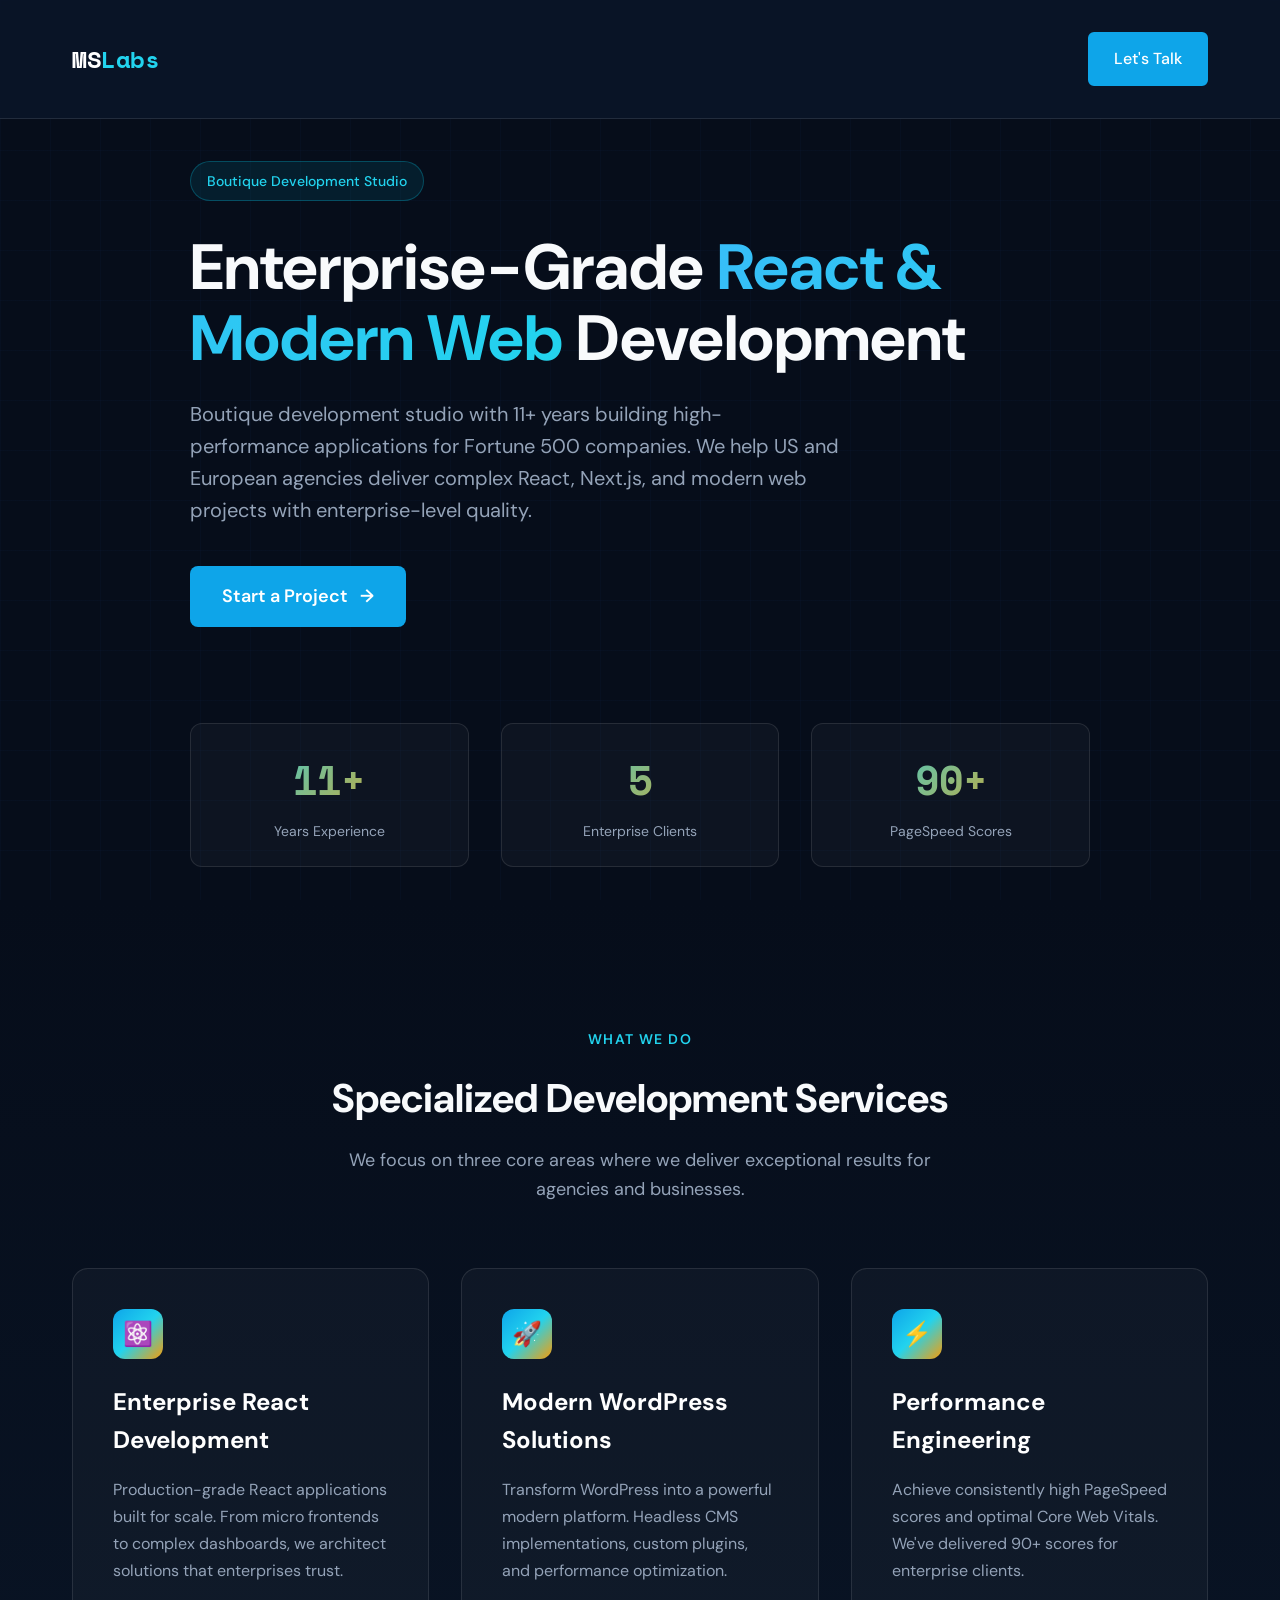
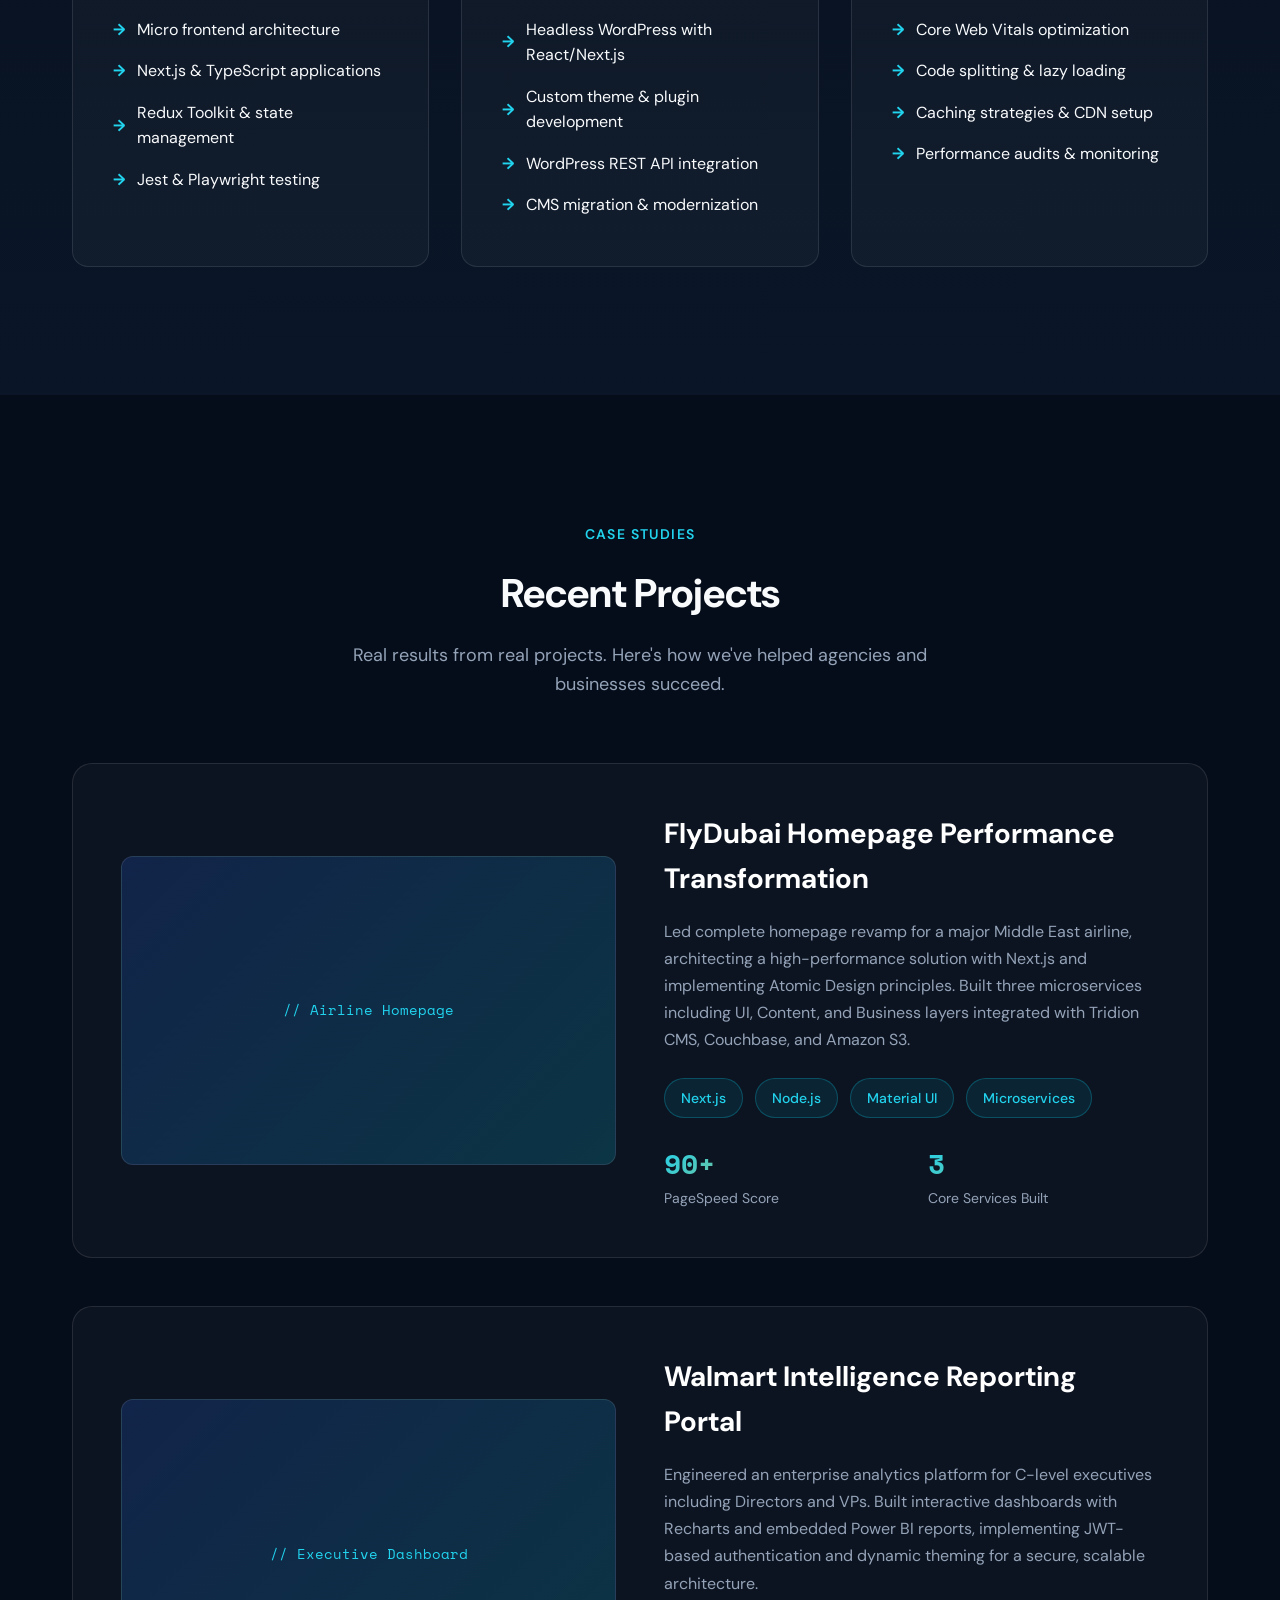
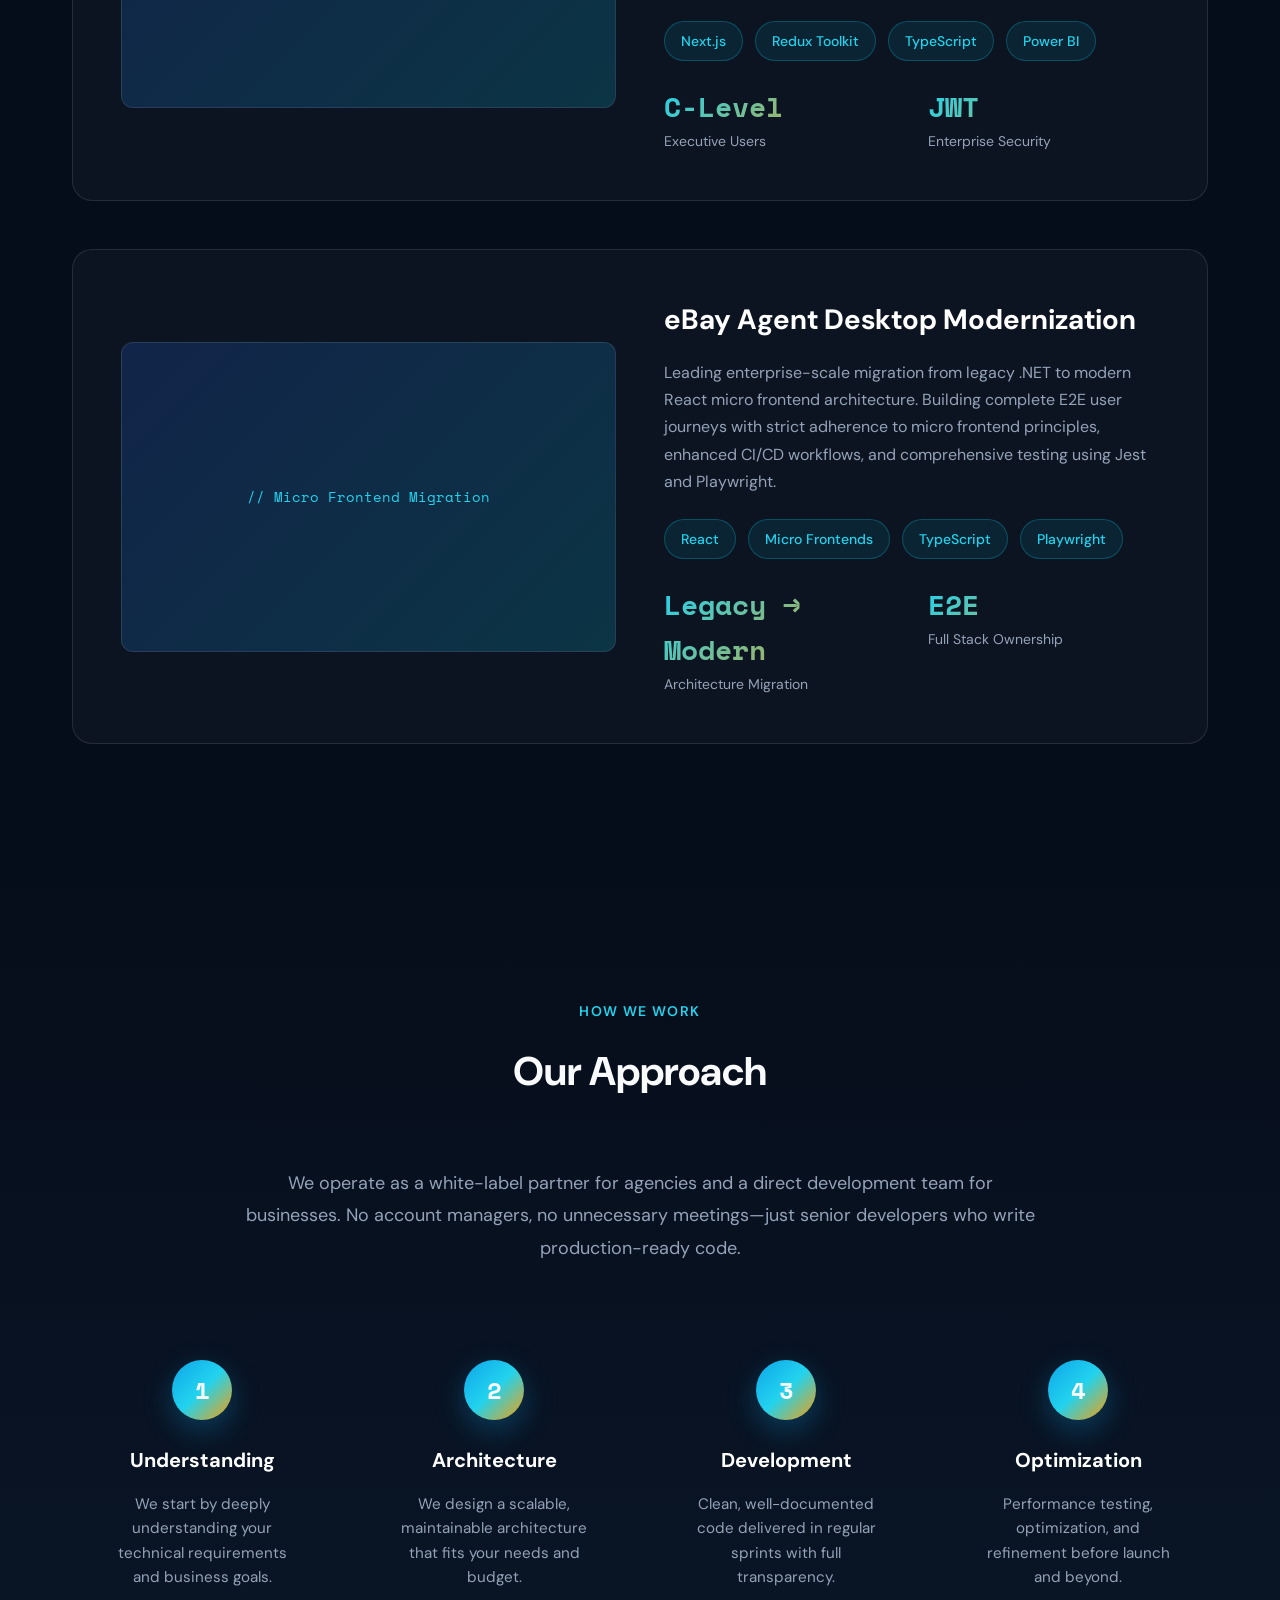
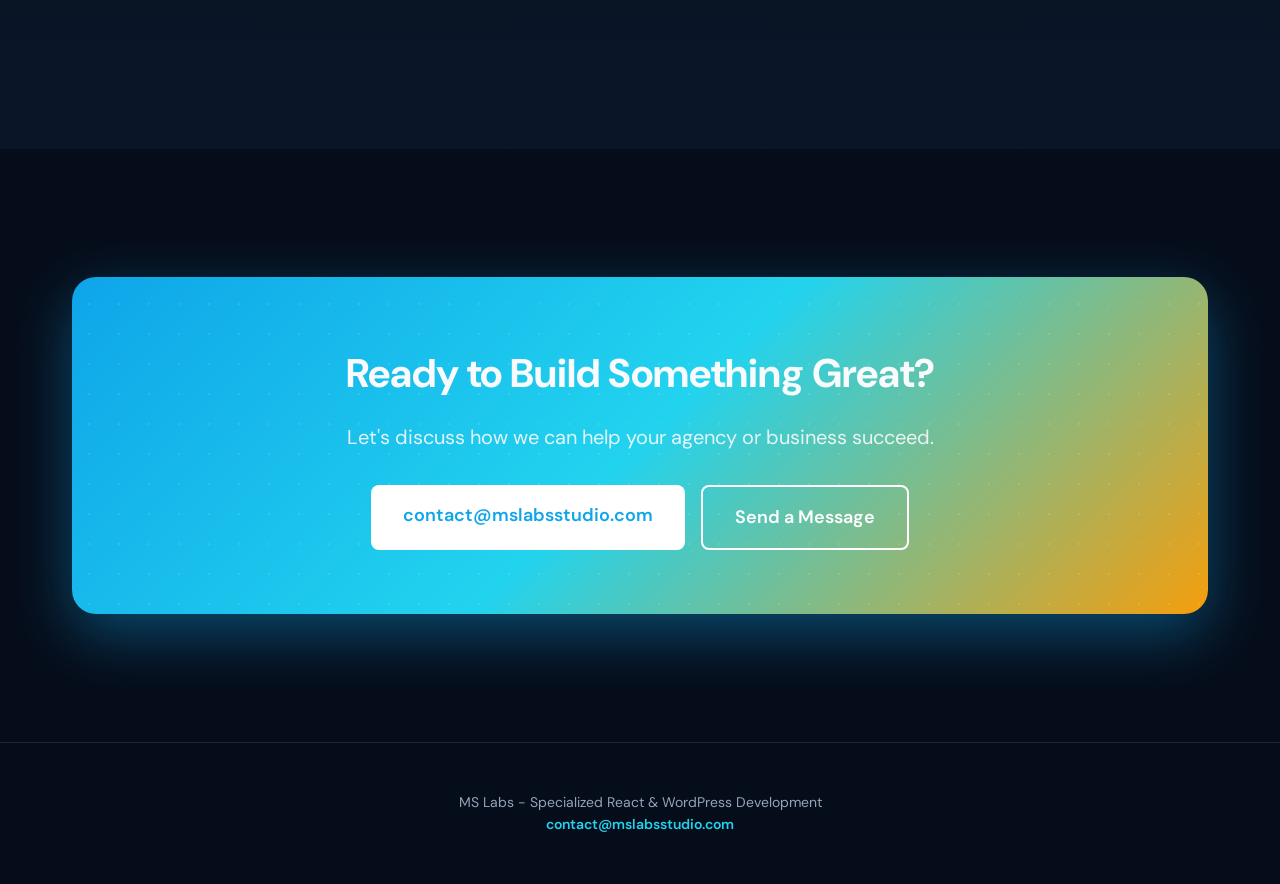
==== index.html @ f4ca5f70 "Add files via upload" ====
<!DOCTYPE html>
<html lang="en">

<head>
    <meta charset="UTF-8">
    <meta name="viewport" content="width=device-width, initial-scale=1.0">
    <title>MS Labs - React & WordPress Development Studio</title>
    <meta name="description"
        content="Boutique development studio specializing in React, WordPress, and high-performance web applications for US and European agencies.">
    <link rel="preconnect" href="https://fonts.googleapis.com">
    <link rel="preconnect" href="https://fonts.gstatic.com" crossorigin>
    <link
        href="https://fonts.googleapis.com/css2?family=DM+Sans:wght@400;500;700&family=Space+Mono:wght@400;700&display=swap"
        rel="stylesheet">
    <style>
        :root {
            --navy: #0A1628;
            --dark-navy: #060D1A;
            --blue: #0EA5E9;
            --bright-blue: #38BDF8;
            --cyan: #22D3EE;
            --accent: #F59E0B;
            --light: #F8FAFC;
            --gray: #94A3B8;
            --white: #FFFFFF;
        }

        * {
            margin: 0;
            padding: 0;
            box-sizing: border-box;
        }

        body {
            font-family: 'DM Sans', -apple-system, sans-serif;
            background: var(--dark-navy);
            color: var(--light);
            line-height: 1.6;
            overflow-x: hidden;
        }

        .container {
            max-width: 1200px;
            margin: 0 auto;
            padding: 0 2rem;
        }

        /* Navigation */
        nav {
            padding: 2rem 0;
            position: fixed;
            width: 100%;
            top: 0;
            z-index: 100;
            background: rgba(10, 22, 40, 0.9);
            backdrop-filter: blur(10px);
            border-bottom: 1px solid rgba(255, 255, 255, 0.1);
        }

        nav .container {
            display: flex;
            justify-content: space-between;
            align-items: center;
        }

        .logo {
            font-family: 'Space Mono', monospace;
            font-size: 1.5rem;
            font-weight: 700;
            color: var(--white);
            letter-spacing: -0.02em;
        }

        .logo span {
            color: var(--cyan);
        }

        .nav-cta {
            background: var(--blue);
            color: var(--white);
            padding: 0.75rem 1.5rem;
            border-radius: 6px;
            text-decoration: none;
            font-weight: 500;
            transition: all 0.3s ease;
            border: 2px solid var(--blue);
        }

        .nav-cta:hover {
            background: transparent;
            color: var(--accent);
            border-color: var(--accent);
            transform: translateY(-2px);
            box-shadow: 0 5px 15px rgba(245, 158, 11, 0.3);
        }

        /* Hero Section */
        .hero {
            min-height: 100vh;
            display: flex;
            align-items: center;
            position: relative;
            padding-top: 6rem;
        }

        .hero-grid {
            position: absolute;
            top: 0;
            left: 0;
            width: 100%;
            height: 100%;
            background-image:
                linear-gradient(rgba(37, 99, 235, 0.03) 1px, transparent 1px),
                linear-gradient(90deg, rgba(37, 99, 235, 0.03) 1px, transparent 1px);
            background-size: 50px 50px;
            animation: gridPulse 4s ease-in-out infinite;
        }

        @keyframes gridPulse {

            0%,
            100% {
                opacity: 0.3;
            }

            50% {
                opacity: 0.5;
            }
        }

        .hero-content {
            position: relative;
            z-index: 2;
            max-width: 900px;
        }

        .hero-label {
            display: inline-block;
            padding: 0.5rem 1rem;
            background: rgba(6, 182, 212, 0.1);
            border: 1px solid rgba(6, 182, 212, 0.3);
            border-radius: 20px;
            color: var(--cyan);
            font-size: 0.875rem;
            font-weight: 500;
            margin-top: 4rem;
            margin-bottom: 2rem;
            animation: fadeInUp 0.6s ease-out;
        }

        @keyframes fadeInUp {
            from {
                opacity: 0;
                transform: translateY(20px);
            }

            to {
                opacity: 1;
                transform: translateY(0);
            }
        }

        .hero h1 {
            font-size: 4rem;
            font-weight: 700;
            line-height: 1.1;
            margin-bottom: 1.5rem;
            animation: fadeInUp 0.6s ease-out 0.2s backwards;
        }

        .hero h1 .highlight {
            background: linear-gradient(135deg, var(--bright-blue), var(--cyan), var(--accent));
            -webkit-background-clip: text;
            -webkit-text-fill-color: transparent;
            background-clip: text;
            animation: gradientShift 3s ease infinite;
            background-size: 200% auto;
        }

        @keyframes gradientShift {

            0%,
            100% {
                background-position: 0% center;
            }

            50% {
                background-position: 100% center;
            }
        }

        .hero p {
            font-size: 1.25rem;
            color: var(--gray);
            margin-bottom: 2.5rem;
            max-width: 650px;
            animation: fadeInUp 0.6s ease-out 0.4s backwards;
        }

        .hero-cta {
            display: inline-flex;
            align-items: center;
            gap: 0.75rem;
            background: var(--blue);
            color: var(--white);
            padding: 1rem 2rem;
            border-radius: 8px;
            text-decoration: none;
            font-weight: 600;
            font-size: 1.125rem;
            transition: all 0.3s ease;
            animation: fadeInUp 0.6s ease-out 0.6s backwards;
        }

        .hero-cta:hover {
            background: linear-gradient(135deg, var(--bright-blue), var(--cyan));
            transform: translateY(-3px);
            box-shadow: 0 15px 40px rgba(14, 165, 233, 0.5);
        }

        /* Stats Section */
        .stats {
            display: grid;
            grid-template-columns: repeat(auto-fit, minmax(200px, 1fr));
            gap: 2rem;
            margin-top: 4rem;
            padding: 2rem 0;
            animation: fadeInUp 0.6s ease-out 0.8s backwards;
        }

        .stat {
            text-align: center;
            padding: 1.5rem;
            border-radius: 12px;
            background: rgba(255, 255, 255, 0.03);
            border: 1px solid rgba(255, 255, 255, 0.1);
            transition: all 0.3s ease;
        }

        .stat:hover {
            background: rgba(255, 255, 255, 0.05);
            transform: translateY(-5px);
        }

        .stat-number {
            font-size: 2.5rem;
            font-weight: 700;
            background: linear-gradient(135deg, var(--cyan), var(--accent));
            -webkit-background-clip: text;
            -webkit-text-fill-color: transparent;
            background-clip: text;
            font-family: 'Space Mono', monospace;
        }

        .stat-label {
            color: var(--gray);
            font-size: 0.875rem;
            margin-top: 0.5rem;
        }

        /* Services Section */
        .services {
            padding: 8rem 0;
            background: linear-gradient(180deg, var(--dark-navy) 0%, var(--navy) 100%);
        }

        .section-header {
            text-align: center;
            margin-bottom: 4rem;
        }

        .section-label {
            color: var(--cyan);
            font-weight: 600;
            font-size: 0.875rem;
            text-transform: uppercase;
            letter-spacing: 0.1em;
            margin-bottom: 1rem;
        }

        .section-title {
            font-size: 2.5rem;
            font-weight: 700;
            margin-bottom: 1rem;
        }

        .section-subtitle {
            color: var(--gray);
            font-size: 1.125rem;
            max-width: 600px;
            margin: 0 auto;
        }

        .services-grid {
            display: grid;
            grid-template-columns: repeat(auto-fit, minmax(300px, 1fr));
            gap: 2rem;
        }

        .service-card {
            background: rgba(255, 255, 255, 0.03);
            border: 1px solid rgba(255, 255, 255, 0.1);
            border-radius: 16px;
            padding: 2.5rem;
            transition: all 0.3s ease;
            position: relative;
            overflow: hidden;
        }

        .service-card::before {
            content: '';
            position: absolute;
            top: 0;
            left: 0;
            width: 100%;
            height: 4px;
            background: linear-gradient(90deg, var(--blue), var(--cyan), var(--accent));
            transform: scaleX(0);
            transition: transform 0.3s ease;
        }

        .service-card:hover::before {
            transform: scaleX(1);
        }

        .service-card:hover {
            background: rgba(255, 255, 255, 0.05);
            transform: translateY(-5px);
            border-color: rgba(6, 182, 212, 0.3);
        }

        .service-icon {
            width: 50px;
            height: 50px;
            background: linear-gradient(135deg, var(--blue), var(--cyan), var(--accent));
            border-radius: 12px;
            display: flex;
            align-items: center;
            justify-content: center;
            font-size: 1.5rem;
            margin-bottom: 1.5rem;
            animation: iconPulse 2s ease-in-out infinite;
        }

        @keyframes iconPulse {

            0%,
            100% {
                transform: scale(1);
                box-shadow: 0 0 0 rgba(14, 165, 233, 0);
            }

            50% {
                transform: scale(1.05);
                box-shadow: 0 0 20px rgba(14, 165, 233, 0.3);
            }
        }

        .service-card h3 {
            font-size: 1.5rem;
            margin-bottom: 1rem;
            color: var(--white);
        }

        .service-card p {
            color: var(--gray);
            line-height: 1.7;
            margin-bottom: 1.5rem;
        }

        .service-features {
            list-style: none;
        }

        .service-features li {
            padding: 0.5rem 0;
            color: var(--light);
            display: flex;
            align-items: center;
            gap: 0.75rem;
        }

        .service-features li::before {
            content: '→';
            color: var(--cyan);
            font-weight: 700;
        }

        /* Portfolio Section */
        .portfolio {
            padding: 8rem 0;
        }

        .portfolio-grid {
            display: grid;
            gap: 3rem;
        }

        .portfolio-item {
            display: grid;
            grid-template-columns: 1fr 1fr;
            gap: 3rem;
            align-items: center;
            background: rgba(255, 255, 255, 0.03);
            border: 1px solid rgba(255, 255, 255, 0.1);
            border-radius: 20px;
            padding: 3rem;
            transition: all 0.3s ease;
        }

        .portfolio-item:hover {
            background: rgba(255, 255, 255, 0.05);
            transform: translateX(10px);
        }

        .portfolio-item:nth-child(even) {
            grid-template-columns: 1fr 1fr;
        }

        .portfolio-item:nth-child(even) .portfolio-content {
            order: 2;
        }

        .portfolio-item:nth-child(even) .portfolio-visual {
            order: 1;
        }

        .portfolio-visual {
            background: linear-gradient(135deg, rgba(37, 99, 235, 0.2), rgba(6, 182, 212, 0.2));
            border-radius: 12px;
            aspect-ratio: 16/10;
            display: flex;
            align-items: center;
            justify-content: center;
            border: 1px solid rgba(255, 255, 255, 0.1);
        }

        .portfolio-visual-placeholder {
            font-family: 'Space Mono', monospace;
            color: var(--cyan);
            font-size: 0.875rem;
        }

        .portfolio-content h3 {
            font-size: 1.75rem;
            margin-bottom: 1rem;
            color: var(--white);
        }

        .portfolio-content p {
            color: var(--gray);
            margin-bottom: 1.5rem;
            line-height: 1.7;
        }

        .portfolio-tags {
            display: flex;
            flex-wrap: wrap;
            gap: 0.75rem;
            margin-bottom: 1.5rem;
        }

        .tag {
            background: rgba(6, 182, 212, 0.1);
            border: 1px solid rgba(6, 182, 212, 0.3);
            color: var(--cyan);
            padding: 0.5rem 1rem;
            border-radius: 20px;
            font-size: 0.875rem;
            font-weight: 500;
        }

        .portfolio-metrics {
            display: flex;
            gap: 2rem;
        }

        .metric {
            flex: 1;
        }

        .metric-value {
            font-size: 1.75rem;
            font-weight: 700;
            background: linear-gradient(135deg, var(--cyan), var(--accent));
            -webkit-background-clip: text;
            -webkit-text-fill-color: transparent;
            background-clip: text;
            font-family: 'Space Mono', monospace;
        }

        .metric-label {
            font-size: 0.875rem;
            color: var(--gray);
        }

        /* Approach Section */
        .approach {
            padding: 8rem 0;
            background: linear-gradient(180deg, var(--dark-navy) 0%, var(--navy) 100%);
        }

        .approach-content {
            max-width: 800px;
            margin: 0 auto 4rem;
            text-align: center;
        }

        .approach-content p {
            font-size: 1.125rem;
            color: var(--gray);
            line-height: 1.8;
            margin-bottom: 1rem;
        }

        .approach-grid {
            display: grid;
            grid-template-columns: repeat(auto-fit, minmax(250px, 1fr));
            gap: 2rem;
            margin-top: 3rem;
        }

        .approach-item {
            text-align: center;
            padding: 2rem;
        }

        .approach-number {
            width: 60px;
            height: 60px;
            background: linear-gradient(135deg, var(--blue), var(--cyan), var(--accent));
            border-radius: 50%;
            display: flex;
            align-items: center;
            justify-content: center;
            font-size: 1.5rem;
            font-weight: 700;
            margin: 0 auto 1.5rem;
            font-family: 'Space Mono', monospace;
            box-shadow: 0 10px 30px rgba(14, 165, 233, 0.3);
        }

        .approach-item h4 {
            font-size: 1.25rem;
            margin-bottom: 1rem;
            color: var(--white);
        }

        .approach-item p {
            color: var(--gray);
            font-size: 0.95rem;
        }

        /* CTA Section */
        .cta-section {
            padding: 8rem 0;
            text-align: center;
        }

        .cta-box {
            background: linear-gradient(135deg, var(--blue), var(--cyan), var(--accent));
            border-radius: 24px;
            padding: 4rem 2rem;
            position: relative;
            overflow: hidden;
            box-shadow: 0 20px 60px rgba(14, 165, 233, 0.4);
        }

        .cta-box::before {
            content: '';
            position: absolute;
            top: -50%;
            right: -50%;
            width: 200%;
            height: 200%;
            background: radial-gradient(circle, rgba(255, 255, 255, 0.1) 1px, transparent 1px);
            background-size: 30px 30px;
            animation: gridMove 20s linear infinite;
        }

        @keyframes gridMove {
            0% {
                transform: translate(0, 0);
            }

            100% {
                transform: translate(30px, 30px);
            }
        }

        .cta-box h2 {
            font-size: 2.5rem;
            margin-bottom: 1rem;
            position: relative;
            z-index: 2;
        }

        .cta-box p {
            font-size: 1.25rem;
            margin-bottom: 2rem;
            opacity: 0.9;
            position: relative;
            z-index: 2;
        }

        .cta-buttons {
            display: flex;
            gap: 1rem;
            justify-content: center;
            flex-wrap: wrap;
            position: relative;
            z-index: 2;
        }

        .btn-primary {
            background: var(--white);
            color: var(--blue);
            padding: 1rem 2rem;
            border-radius: 8px;
            text-decoration: none;
            font-weight: 600;
            font-size: 1.125rem;
            transition: all 0.3s ease;
            display: inline-block;
        }

        .btn-primary:hover {
            transform: translateY(-3px);
            box-shadow: 0 10px 30px rgba(0, 0, 0, 0.2);
        }

        .btn-secondary {
            background: transparent;
            color: var(--white);
            padding: 1rem 2rem;
            border-radius: 8px;
            text-decoration: none;
            font-weight: 600;
            font-size: 1.125rem;
            border: 2px solid var(--white);
            transition: all 0.3s ease;
            display: inline-block;
        }

        .btn-secondary:hover {
            background: var(--white);
            color: var(--blue);
        }

        /* Footer */
        footer {
            padding: 3rem 0;
            border-top: 1px solid rgba(255, 255, 255, 0.1);
            text-align: center;
        }

        footer p {
            color: var(--gray);
            font-size: 0.875rem;
        }

        .footer-email {
            color: var(--cyan);
            text-decoration: none;
            font-weight: 600;
            transition: color 0.3s ease;
        }

        .footer-email:hover {
            color: var(--bright-blue);
        }

        /* Responsive */
        @media (max-width: 768px) {
            .hero h1 {
                font-size: 2.5rem;
            }

            .hero p {
                font-size: 1rem;
            }

            .stats {
                grid-template-columns: 1fr 1fr;
            }

            .section-title {
                font-size: 2rem;
            }

            .portfolio-item {
                grid-template-columns: 1fr;
                padding: 2rem;
            }

            .portfolio-item:nth-child(even) .portfolio-content,
            .portfolio-item:nth-child(even) .portfolio-visual {
                order: initial;
            }

            .portfolio-metrics {
                flex-direction: column;
                gap: 1rem;
            }

            .cta-box h2 {
                font-size: 1.75rem;
            }

            .cta-buttons {
                flex-direction: column;
            }
        }
    </style>
</head>

<body>
    <!-- Navigation -->
    <nav>
        <div class="container">
            <div class="logo">MS<span>Labs</span></div>
            <a href="#contact" class="nav-cta">Let's Talk</a>
        </div>
    </nav>

    <!-- Hero Section -->
    <section class="hero">
        <div class="hero-grid"></div>
        <div class="container">
            <div class="hero-content">
                <div class="hero-label">Boutique Development Studio</div>
                <h1>
                    Enterprise-Grade <span class="highlight">React & Modern Web</span> Development
                </h1>
                <p>
                    Boutique development studio with 11+ years building high-performance applications for Fortune 500
                    companies. We help US and European agencies deliver complex React, Next.js, and modern web projects
                    with enterprise-level quality.
                </p>
                <a href="#contact" class="hero-cta">
                    <span>Start a Project</span>
                    <span>→</span>
                </a>

                <!-- Stats -->
                <div class="stats">
                    <div class="stat">
                        <div class="stat-number">11+</div>
                        <div class="stat-label">Years Experience</div>
                    </div>
                    <div class="stat">
                        <div class="stat-number">5</div>
                        <div class="stat-label">Enterprise Clients</div>
                    </div>
                    <div class="stat">
                        <div class="stat-number">90+</div>
                        <div class="stat-label">PageSpeed Scores</div>
                    </div>
                </div>
            </div>
        </div>
    </section>

    <!-- Services Section -->
    <section class="services">
        <div class="container">
            <div class="section-header">
                <div class="section-label">What We Do</div>
                <h2 class="section-title">Specialized Development Services</h2>
                <p class="section-subtitle">
                    We focus on three core areas where we deliver exceptional results for agencies and businesses.
                </p>
            </div>

            <div class="services-grid">
                <div class="service-card">
                    <div class="service-icon">⚛️</div>
                    <h3>Enterprise React Development</h3>
                    <p>Production-grade React applications built for scale. From micro frontends to complex dashboards,
                        we architect solutions that enterprises trust.</p>
                    <ul class="service-features">
                        <li>Micro frontend architecture</li>
                        <li>Next.js & TypeScript applications</li>
                        <li>Redux Toolkit & state management</li>
                        <li>Jest & Playwright testing</li>
                    </ul>
                </div>

                <div class="service-card">
                    <div class="service-icon">🚀</div>
                    <h3>Modern WordPress Solutions</h3>
                    <p>Transform WordPress into a powerful modern platform. Headless CMS implementations, custom
                        plugins, and performance optimization.</p>
                    <ul class="service-features">
                        <li>Headless WordPress with React/Next.js</li>
                        <li>Custom theme & plugin development</li>
                        <li>WordPress REST API integration</li>
                        <li>CMS migration & modernization</li>
                    </ul>
                </div>

                <div class="service-card">
                    <div class="service-icon">⚡</div>
                    <h3>Performance Engineering</h3>
                    <p>Achieve consistently high PageSpeed scores and optimal Core Web Vitals. We've delivered 90+
                        scores for enterprise clients.</p>
                    <ul class="service-features">
                        <li>Core Web Vitals optimization</li>
                        <li>Code splitting & lazy loading</li>
                        <li>Caching strategies & CDN setup</li>
                        <li>Performance audits & monitoring</li>
                    </ul>
                </div>
            </div>
        </div>
    </section>

    <!-- Portfolio Section -->
    <section class="portfolio">
        <div class="container">
            <div class="section-header">
                <div class="section-label">Case Studies</div>
                <h2 class="section-title">Recent Projects</h2>
                <p class="section-subtitle">
                    Real results from real projects. Here's how we've helped agencies and businesses succeed.
                </p>
            </div>

            <div class="portfolio-grid">
                <div class="portfolio-item">
                    <div class="portfolio-visual">
                        <div class="portfolio-visual-placeholder">// Airline Homepage</div>
                    </div>
                    <div class="portfolio-content">
                        <h3>FlyDubai Homepage Performance Transformation</h3>
                        <p>
                            Led complete homepage revamp for a major Middle East airline, architecting a
                            high-performance solution with Next.js and implementing Atomic Design principles. Built
                            three microservices including UI, Content, and Business layers integrated with Tridion CMS,
                            Couchbase, and Amazon S3.
                        </p>
                        <div class="portfolio-tags">
                            <span class="tag">Next.js</span>
                            <span class="tag">Node.js</span>
                            <span class="tag">Material UI</span>
                            <span class="tag">Microservices</span>
                        </div>
                        <div class="portfolio-metrics">
                            <div class="metric">
                                <div class="metric-value">90+</div>
                                <div class="metric-label">PageSpeed Score</div>
                            </div>
                            <div class="metric">
                                <div class="metric-value">3</div>
                                <div class="metric-label">Core Services Built</div>
                            </div>
                        </div>
                    </div>
                </div>

                <div class="portfolio-item">
                    <div class="portfolio-visual">
                        <div class="portfolio-visual-placeholder">// Executive Dashboard</div>
                    </div>
                    <div class="portfolio-content">
                        <h3>Walmart Intelligence Reporting Portal</h3>
                        <p>
                            Engineered an enterprise analytics platform for C-level executives including Directors and
                            VPs. Built interactive dashboards with Recharts and embedded Power BI reports, implementing
                            JWT-based authentication and dynamic theming for a secure, scalable architecture.
                        </p>
                        <div class="portfolio-tags">
                            <span class="tag">Next.js</span>
                            <span class="tag">Redux Toolkit</span>
                            <span class="tag">TypeScript</span>
                            <span class="tag">Power BI</span>
                        </div>
                        <div class="portfolio-metrics">
                            <div class="metric">
                                <div class="metric-value">C-Level</div>
                                <div class="metric-label">Executive Users</div>
                            </div>
                            <div class="metric">
                                <div class="metric-value">JWT</div>
                                <div class="metric-label">Enterprise Security</div>
                            </div>
                        </div>
                    </div>
                </div>

                <div class="portfolio-item">
                    <div class="portfolio-visual">
                        <div class="portfolio-visual-placeholder">// Micro Frontend Migration</div>
                    </div>
                    <div class="portfolio-content">
                        <h3>eBay Agent Desktop Modernization</h3>
                        <p>
                            Leading enterprise-scale migration from legacy .NET to modern React micro frontend
                            architecture. Building complete E2E user journeys with strict adherence to micro frontend
                            principles, enhanced CI/CD workflows, and comprehensive testing using Jest and Playwright.
                        </p>
                        <div class="portfolio-tags">
                            <span class="tag">React</span>
                            <span class="tag">Micro Frontends</span>
                            <span class="tag">TypeScript</span>
                            <span class="tag">Playwright</span>
                        </div>
                        <div class="portfolio-metrics">
                            <div class="metric">
                                <div class="metric-value">Legacy → Modern</div>
                                <div class="metric-label">Architecture Migration</div>
                            </div>
                            <div class="metric">
                                <div class="metric-value">E2E</div>
                                <div class="metric-label">Full Stack Ownership</div>
                            </div>
                        </div>
                    </div>
                </div>
            </div>
        </div>
    </section>

    <!-- Approach Section -->
    <section class="approach">
        <div class="container">
            <div class="section-header">
                <div class="section-label">How We Work</div>
                <h2 class="section-title">Our Approach</h2>
            </div>

            <div class="approach-content">
                <p>
                    We operate as a white-label partner for agencies and a direct development team for businesses. No
                    account managers, no unnecessary meetings—just senior developers who write production-ready code.
                </p>
            </div>

            <div class="approach-grid">
                <div class="approach-item">
                    <div class="approach-number">1</div>
                    <h4>Understanding</h4>
                    <p>We start by deeply understanding your technical requirements and business goals.</p>
                </div>
                <div class="approach-item">
                    <div class="approach-number">2</div>
                    <h4>Architecture</h4>
                    <p>We design a scalable, maintainable architecture that fits your needs and budget.</p>
                </div>
                <div class="approach-item">
                    <div class="approach-number">3</div>
                    <h4>Development</h4>
                    <p>Clean, well-documented code delivered in regular sprints with full transparency.</p>
                </div>
                <div class="approach-item">
                    <div class="approach-number">4</div>
                    <h4>Optimization</h4>
                    <p>Performance testing, optimization, and refinement before launch and beyond.</p>
                </div>
            </div>
        </div>
    </section>

    <!-- CTA Section -->
    <section class="cta-section" id="contact">
        <div class="container">
            <div class="cta-box">
                <h2>Ready to Build Something Great?</h2>
                <p>Let's discuss how we can help your agency or business succeed.</p>
                <div class="cta-buttons">
                    <a href="mailto:contact@mslabsstudio.com" class="btn-primary">contact@mslabsstudio.com</a>
                    <a href="mailto:contact@mslabsstudio.com?subject=Project Inquiry" class="btn-secondary">Send a
                        Message</a>
                </div>
            </div>
        </div>
    </section>

    <!-- Footer -->
    <footer>
        <div class="container">
            <p>
                MS Labs - Specialized React & WordPress Development<br>
                <a href="mailto:contact@mslabsstudio.com" class="footer-email">contact@mslabsstudio.com</a>
            </p>
        </div>
    </footer>

    <script>
        // Smooth scrolling
        document.querySelectorAll('a[href^="#"]').forEach(anchor => {
            anchor.addEventListener('click', function (e) {
                e.preventDefault();
                const target = document.querySelector(this.getAttribute('href'));
                if (target) {
                    target.scrollIntoView({
                        behavior: 'smooth',
                        block: 'start'
                    });
                }
            });
        });

        // Simple scroll reveal animation
        const observerOptions = {
            threshold: 0.1,
            rootMargin: '0px 0px -50px 0px'
        };

        const observer = new IntersectionObserver((entries) => {
            entries.forEach(entry => {
                if (entry.isIntersecting) {
                    entry.target.style.opacity = '1';
                    entry.target.s
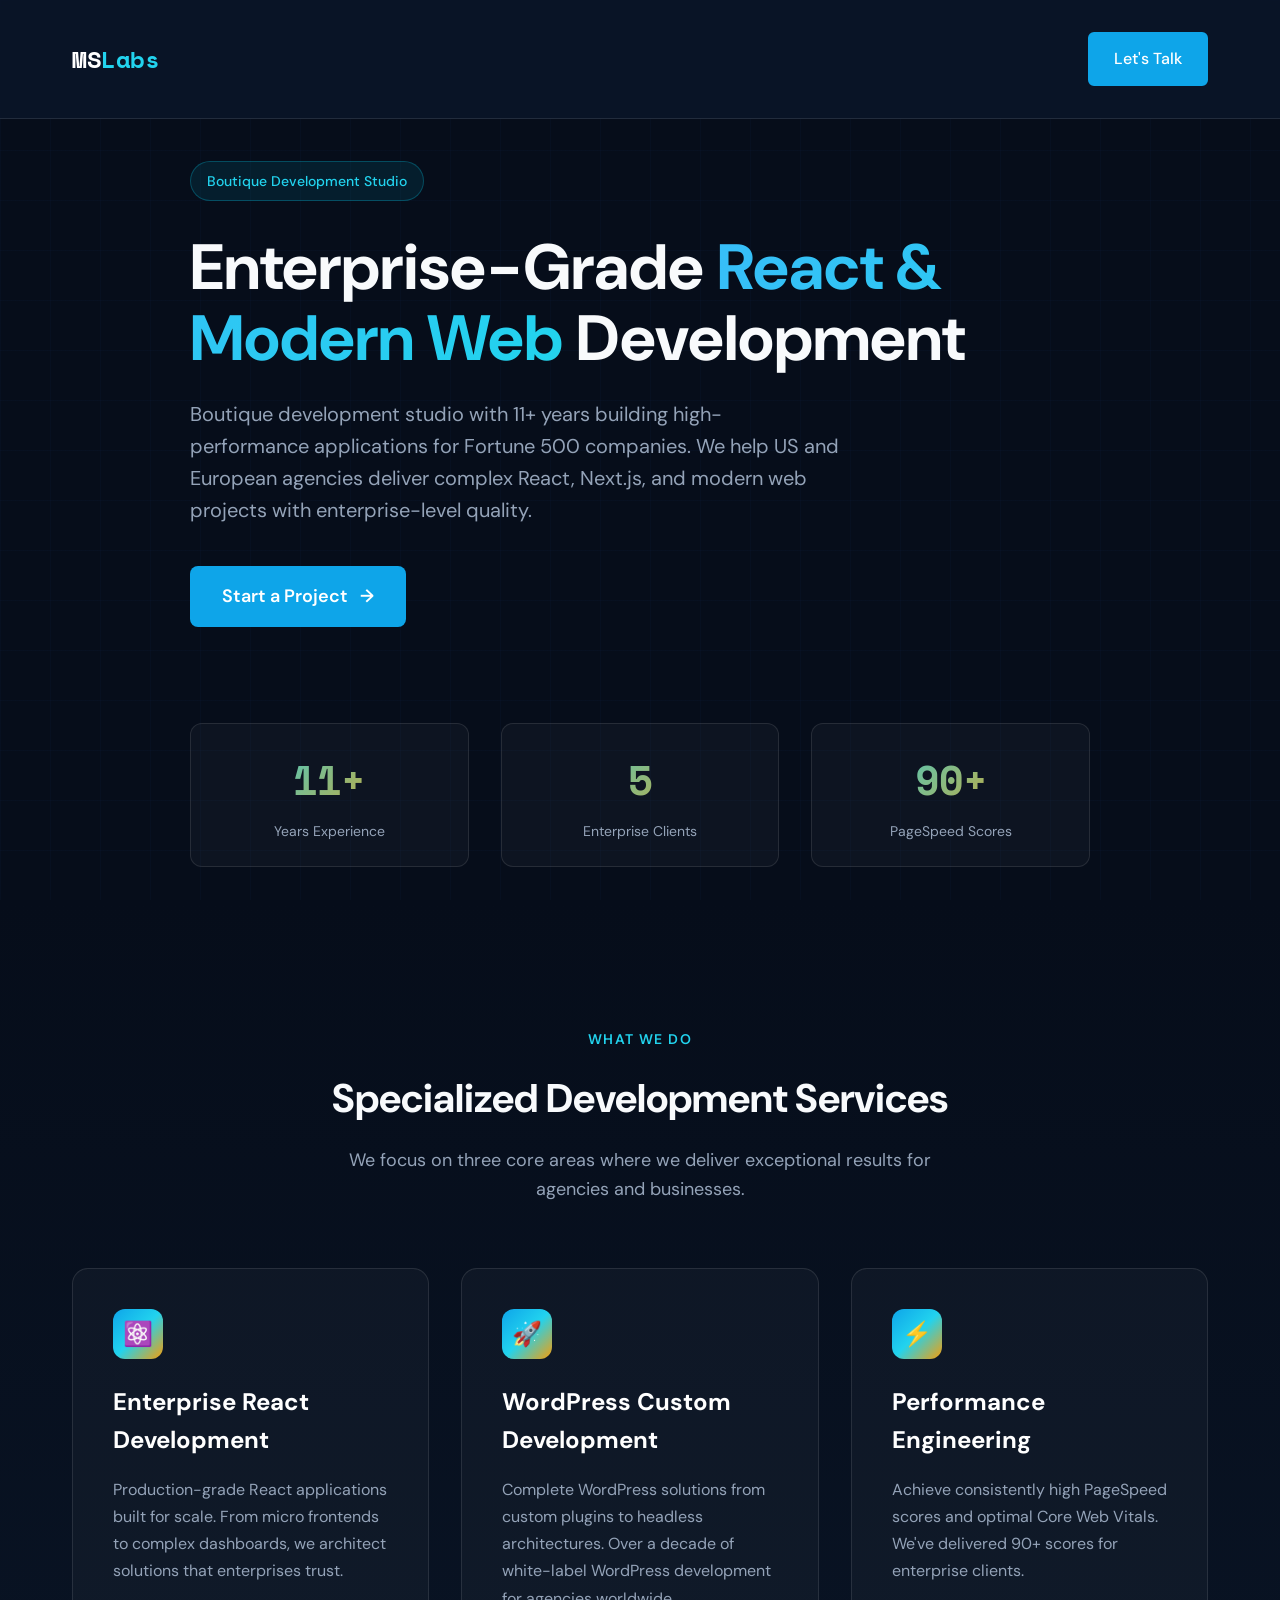
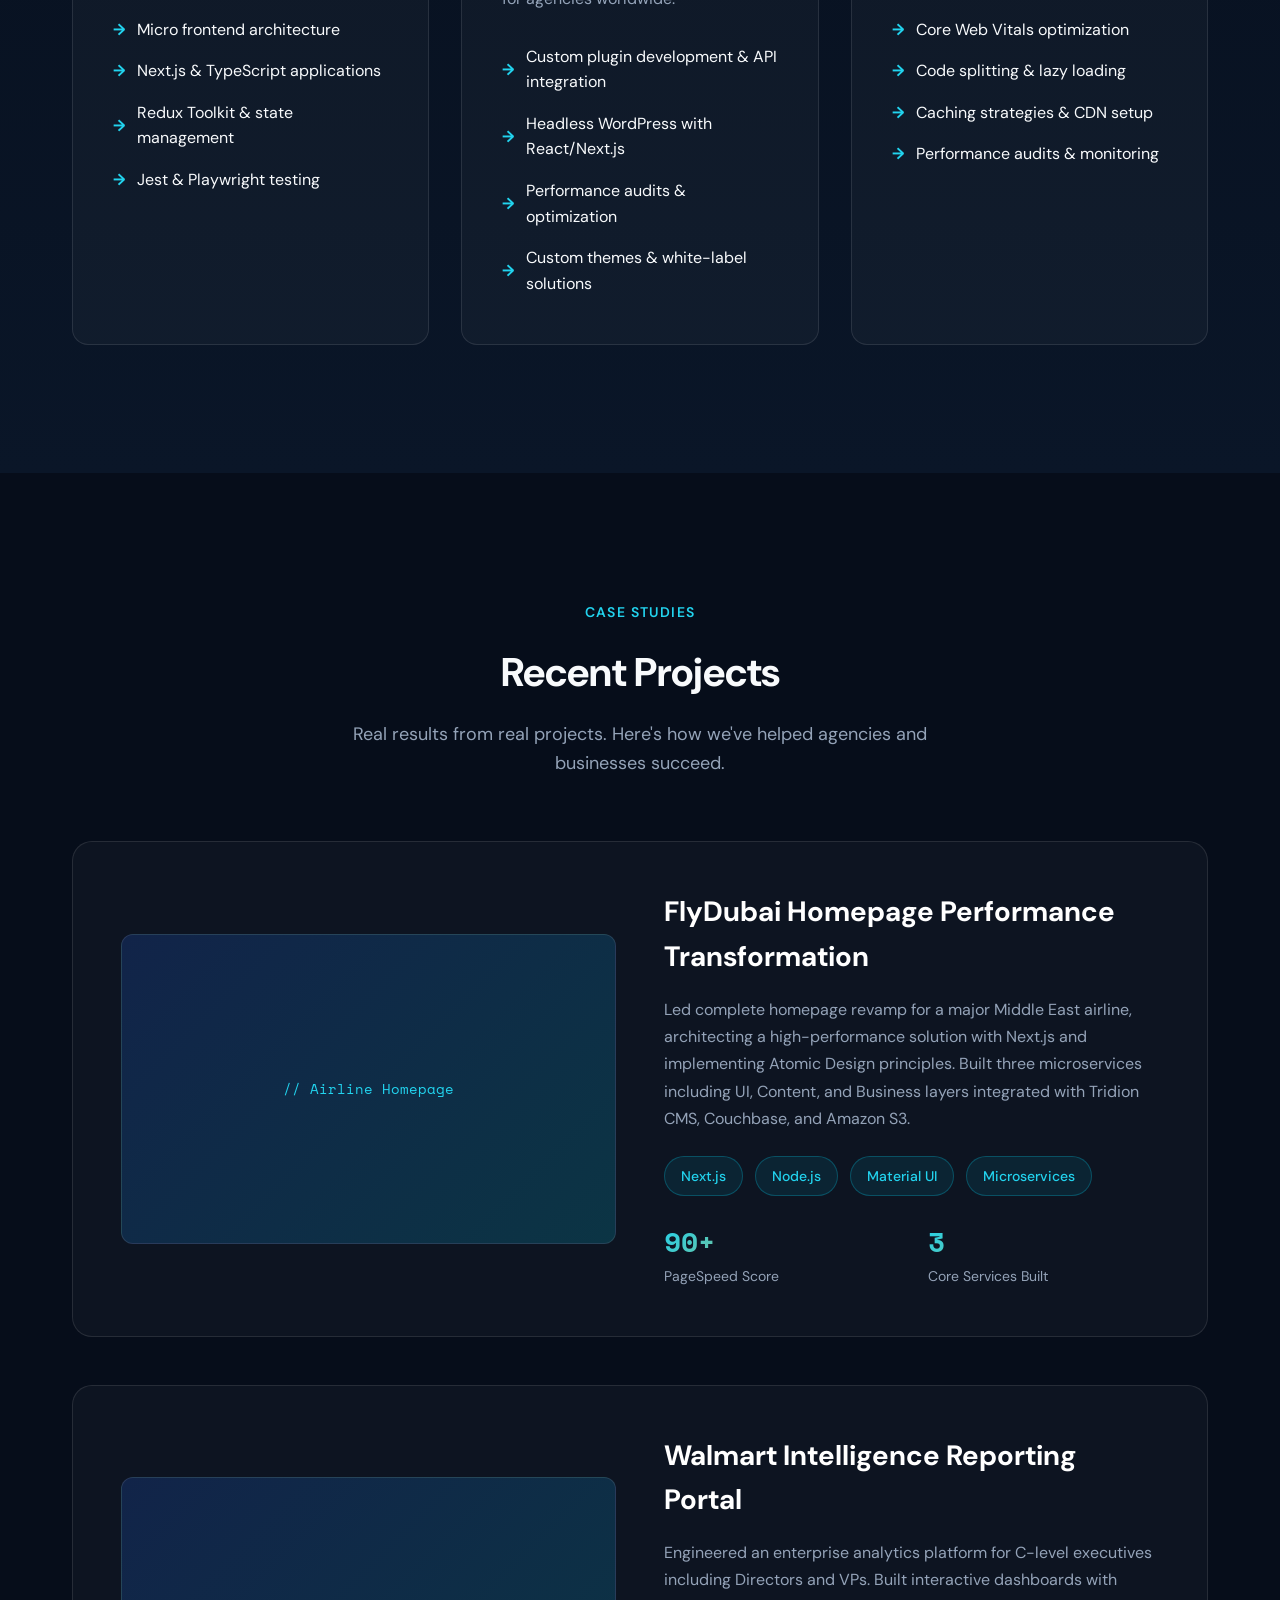
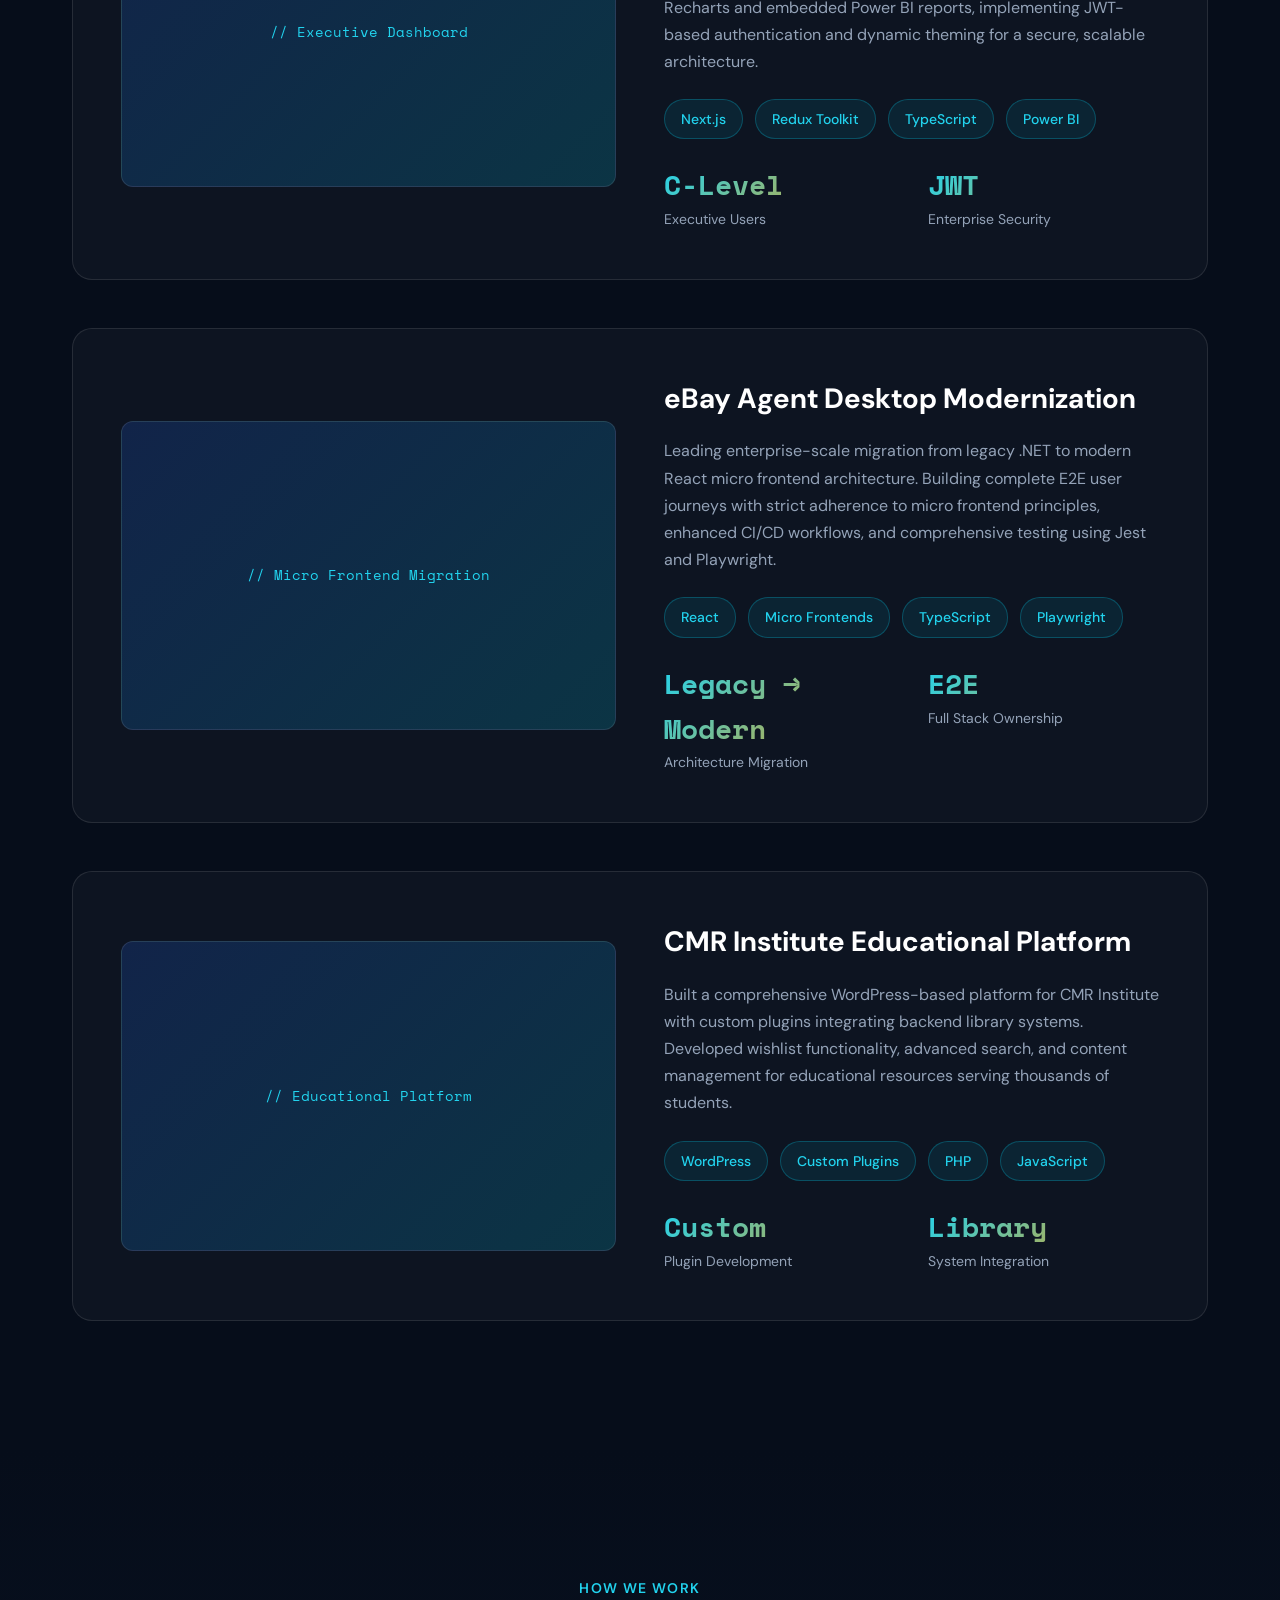
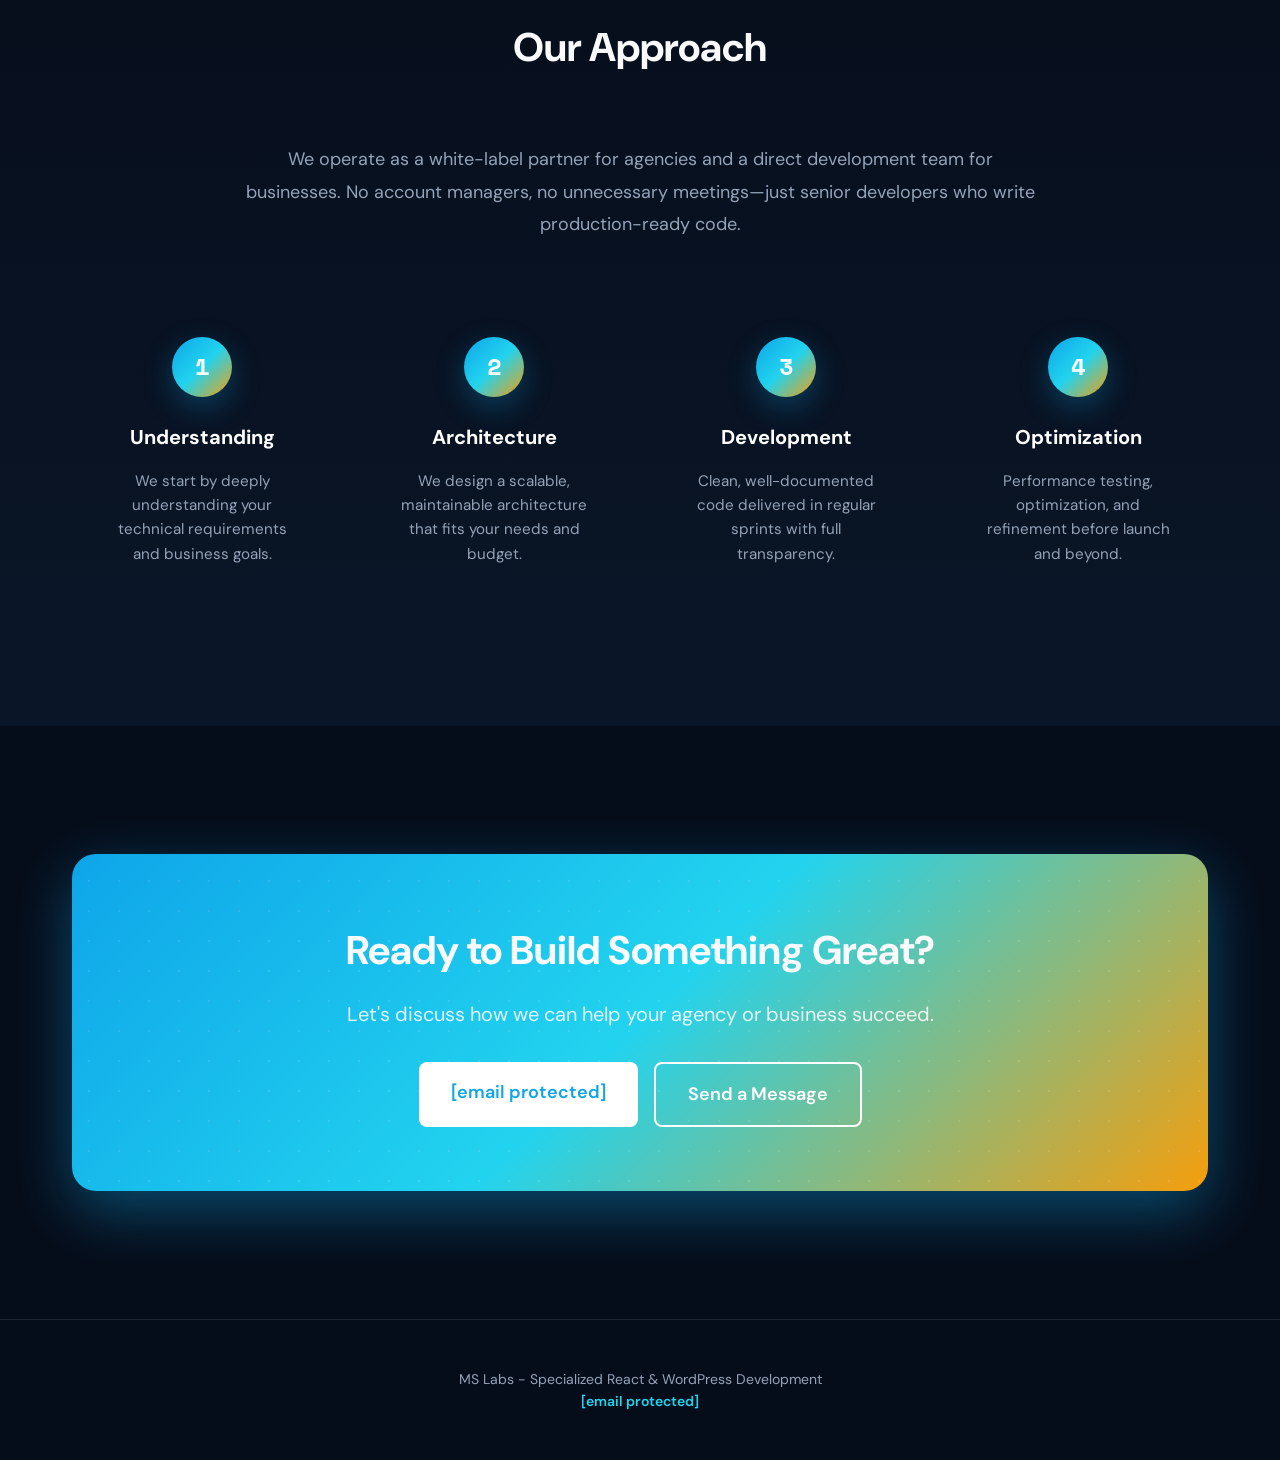
==== commit 5c62bc3c: "Update index.html" ====
--- a/index.html
+++ b/index.html
@@ -715,7 +715,7 @@
 </head>
 
 <body>
-    <!-- Navigation -->
+   <!-- Navigation -->
     <nav>
         <div class="container">
             <div class="logo">MS<span>Labs</span></div>
@@ -733,9 +733,7 @@
                     Enterprise-Grade <span class="highlight">React & Modern Web</span> Development
                 </h1>
                 <p>
-                    Boutique development studio with 11+ years building high-performance applications for Fortune 500
-                    companies. We help US and European agencies deliver complex React, Next.js, and modern web projects
-                    with enterprise-level quality.
+                    Boutique development studio with 11+ years building high-performance applications for Fortune 500 companies. We help US and European agencies deliver complex React, Next.js, and modern web projects with enterprise-level quality.
                 </p>
                 <a href="#contact" class="hero-cta">
                     <span>Start a Project</span>
@@ -776,8 +774,7 @@
                 <div class="service-card">
                     <div class="service-icon">⚛️</div>
                     <h3>Enterprise React Development</h3>
-                    <p>Production-grade React applications built for scale. From micro frontends to complex dashboards,
-                        we architect solutions that enterprises trust.</p>
+                    <p>Production-grade React applications built for scale. From micro frontends to complex dashboards, we architect solutions that enterprises trust.</p>
                     <ul class="service-features">
                         <li>Micro frontend architecture</li>
                         <li>Next.js & TypeScript applications</li>
@@ -788,22 +785,20 @@
 
                 <div class="service-card">
                     <div class="service-icon">🚀</div>
-                    <h3>Modern WordPress Solutions</h3>
-                    <p>Transform WordPress into a powerful modern platform. Headless CMS implementations, custom
-                        plugins, and performance optimization.</p>
+                    <h3>WordPress Custom Development</h3>
+                    <p>Complete WordPress solutions from custom plugins to headless architectures. Over a decade of white-label WordPress development for agencies worldwide.</p>
                     <ul class="service-features">
+                        <li>Custom plugin development & API integration</li>
                         <li>Headless WordPress with React/Next.js</li>
-                        <li>Custom theme & plugin development</li>
-                        <li>WordPress REST API integration</li>
-                        <li>CMS migration & modernization</li>
+                        <li>Performance audits & optimization</li>
+                        <li>Custom themes & white-label solutions</li>
                     </ul>
                 </div>
 
                 <div class="service-card">
                     <div class="service-icon">⚡</div>
                     <h3>Performance Engineering</h3>
-                    <p>Achieve consistently high PageSpeed scores and optimal Core Web Vitals. We've delivered 90+
-                        scores for enterprise clients.</p>
+                    <p>Achieve consistently high PageSpeed scores and optimal Core Web Vitals. We've delivered 90+ scores for enterprise clients.</p>
                     <ul class="service-features">
                         <li>Core Web Vitals optimization</li>
                         <li>Code splitting & lazy loading</li>
@@ -834,10 +829,7 @@
                     <div class="portfolio-content">
                         <h3>FlyDubai Homepage Performance Transformation</h3>
                         <p>
-                            Led complete homepage revamp for a major Middle East airline, architecting a
-                            high-performance solution with Next.js and implementing Atomic Design principles. Built
-                            three microservices including UI, Content, and Business layers integrated with Tridion CMS,
-                            Couchbase, and Amazon S3.
+                            Led complete homepage revamp for a major Middle East airline, architecting a high-performance solution with Next.js and implementing Atomic Design principles. Built three microservices including UI, Content, and Business layers integrated with Tridion CMS, Couchbase, and Amazon S3.
                         </p>
                         <div class="portfolio-tags">
                             <span class="tag">Next.js</span>
@@ -865,9 +857,7 @@
                     <div class="portfolio-content">
                         <h3>Walmart Intelligence Reporting Portal</h3>
                         <p>
-                            Engineered an enterprise analytics platform for C-level executives including Directors and
-                            VPs. Built interactive dashboards with Recharts and embedded Power BI reports, implementing
-                            JWT-based authentication and dynamic theming for a secure, scalable architecture.
+                            Engineered an enterprise analytics platform for C-level executives including Directors and VPs. Built interactive dashboards with Recharts and embedded Power BI reports, implementing JWT-based authentication and dynamic theming for a secure, scalable architecture.
                         </p>
                         <div class="portfolio-tags">
                             <span class="tag">Next.js</span>
@@ -895,9 +885,7 @@
                     <div class="portfolio-content">
                         <h3>eBay Agent Desktop Modernization</h3>
                         <p>
-                            Leading enterprise-scale migration from legacy .NET to modern React micro frontend
-                            architecture. Building complete E2E user journeys with strict adherence to micro frontend
-                            principles, enhanced CI/CD workflows, and comprehensive testing using Jest and Playwright.
+                            Leading enterprise-scale migration from legacy .NET to modern React micro frontend architecture. Building complete E2E user journeys with strict adherence to micro frontend principles, enhanced CI/CD workflows, and comprehensive testing using Jest and Playwright.
                         </p>
                         <div class="portfolio-tags">
                             <span class="tag">React</span>
@@ -917,6 +905,34 @@
                         </div>
                     </div>
                 </div>
+
+                <div class="portfolio-item">
+                    <div class="portfolio-visual">
+                        <div class="portfolio-visual-placeholder">// Educational Platform</div>
+                    </div>
+                    <div class="portfolio-content">
+                        <h3>CMR Institute Educational Platform</h3>
+                        <p>
+                            Built a comprehensive WordPress-based platform for CMR Institute with custom plugins integrating backend library systems. Developed wishlist functionality, advanced search, and content management for educational resources serving thousands of students.
+                        </p>
+                        <div class="portfolio-tags">
+                            <span class="tag">WordPress</span>
+                            <span class="tag">Custom Plugins</span>
+                            <span class="tag">PHP</span>
+                            <span class="tag">JavaScript</span>
+                        </div>
+                        <div class="portfolio-metrics">
+                            <div class="metric">
+                                <div class="metric-value">Custom</div>
+                                <div class="metric-label">Plugin Development</div>
+                            </div>
+                            <div class="metric">
+                                <div class="metric-value">Library</div>
+                                <div class="metric-label">System Integration</div>
+                            </div>
+                        </div>
+                    </div>
+                </div>
             </div>
         </div>
     </section>
@@ -931,8 +947,7 @@
 
             <div class="approach-content">
                 <p>
-                    We operate as a white-label partner for agencies and a direct development team for businesses. No
-                    account managers, no unnecessary meetings—just senior developers who write production-ready code.
+                    We operate as a white-label partner for agencies and a direct development team for businesses. No account managers, no unnecessary meetings—just senior developers who write production-ready code.
                 </p>
             </div>
 
@@ -968,9 +983,8 @@
                 <h2>Ready to Build Something Great?</h2>
                 <p>Let's discuss how we can help your agency or business succeed.</p>
                 <div class="cta-buttons">
-                    <a href="mailto:contact@mslabsstudio.com" class="btn-primary">contact@mslabsstudio.com</a>
-                    <a href="mailto:contact@mslabsstudio.com?subject=Project Inquiry" class="btn-secondary">Send a
-                        Message</a>
+                    <a href="/cdn-cgi/l/email-protection#ceada1a0baafadba8ea3bda2afacbdbdbabbaaa7a1e0ada1a3" class="btn-primary"><span class="__cf_email__" data-cfemail="21424e4f55404255614c524d40435252555445484e0f424e4c">[email&#160;protected]</span></a>
+                    <a href="/cdn-cgi/l/email-protection#294a46475d484a5d69445a45484b5a5a5d5c4d4046074a4644165a5c4b434c4a5d14795b46434c4a5d096047585c405b50" class="btn-secondary">Send a Message</a>
                 </div>
             </div>
         </div>
@@ -981,7 +995,7 @@
         <div class="container">
             <p>
                 MS Labs - Specialized React & WordPress Development<br>
-                <a href="mailto:contact@mslabsstudio.com" class="footer-email">contact@mslabsstudio.com</a>
+                <a href="/cdn-cgi/l/email-protection#2c4f4342584d4f586c415f404d4e5f5f5859484543024f4341" class="footer-email"><span class="__cf_email__" data-cfemail="1b7874756f7a786f5b7668777a7968686f6e7f727435787476">[email&#160;protected]</span></a>
             </p>
         </div>
     </footer>
@@ -1011,4 +1025,4 @@
             entries.forEach(entry => {
                 if (entry.isIntersecting) {
                     entry.target.style.opacity = '1';
-                    entry.target.s+                    entry.target.s
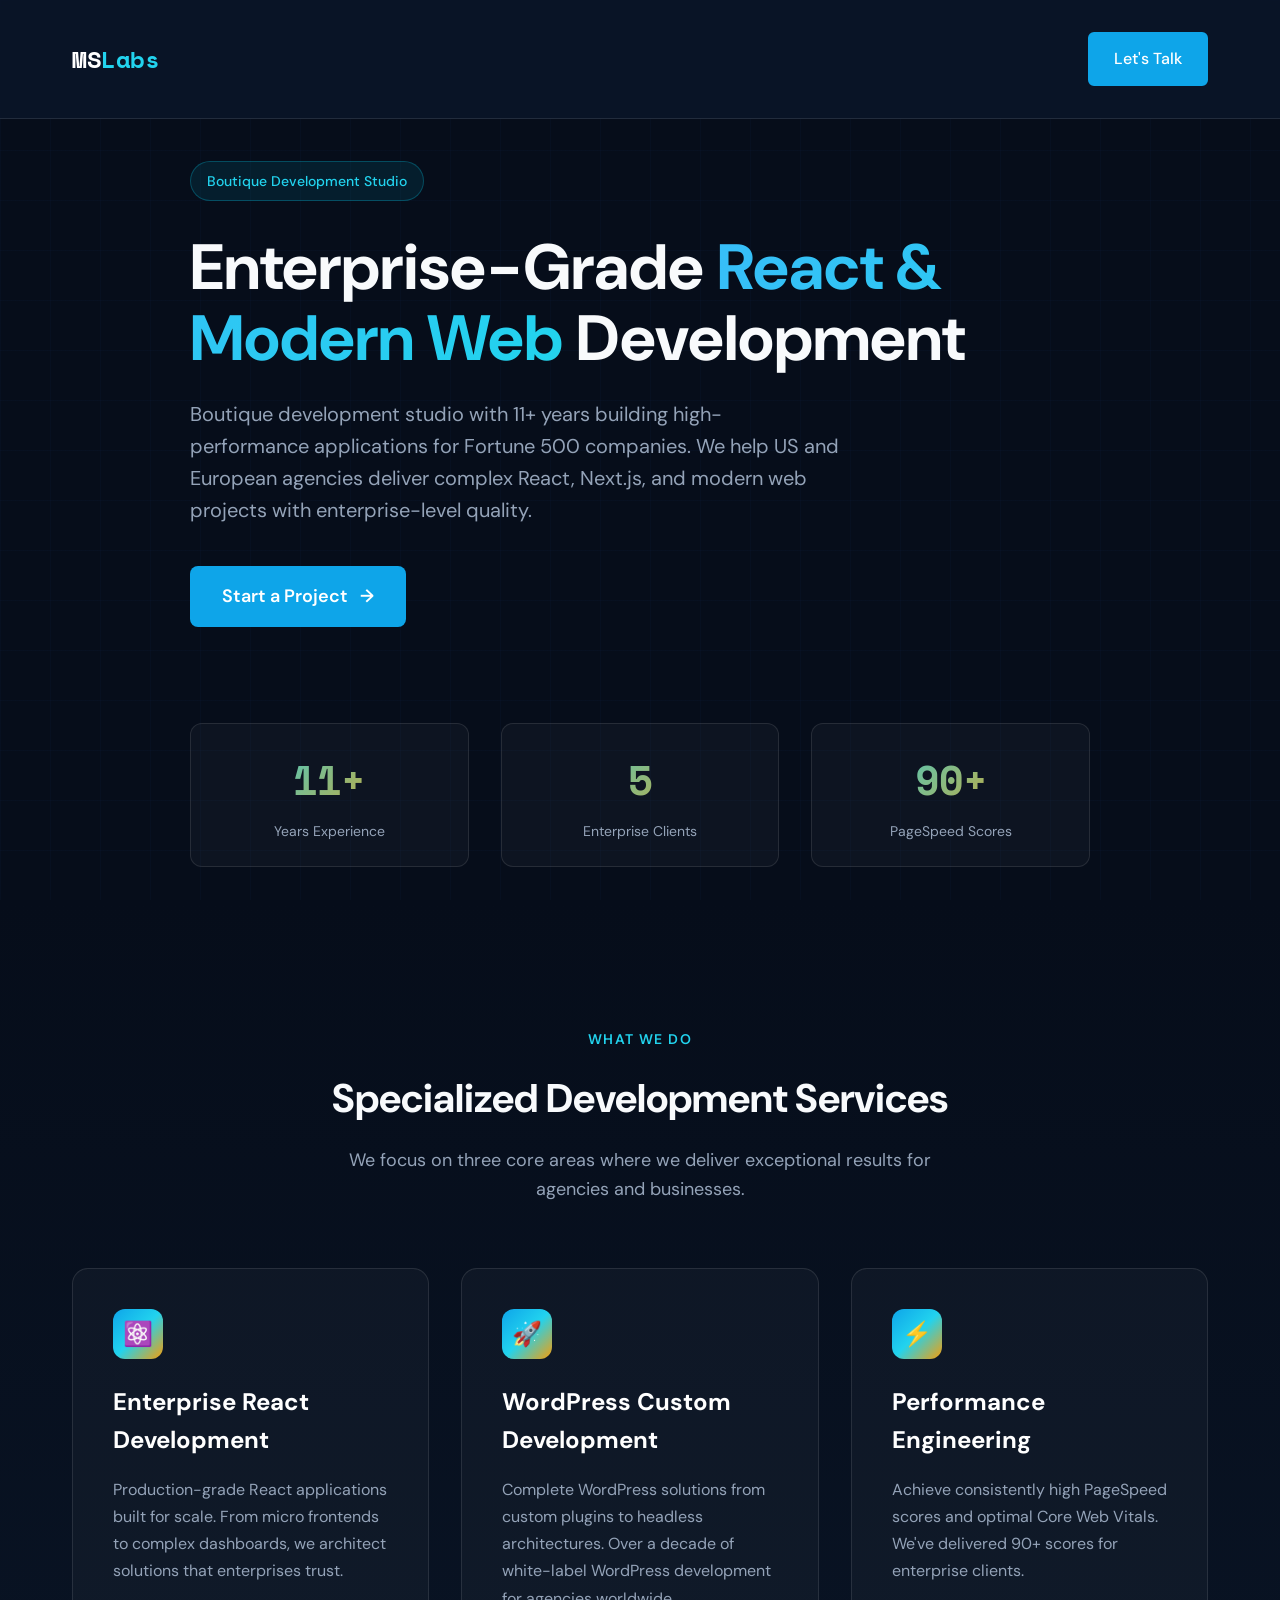
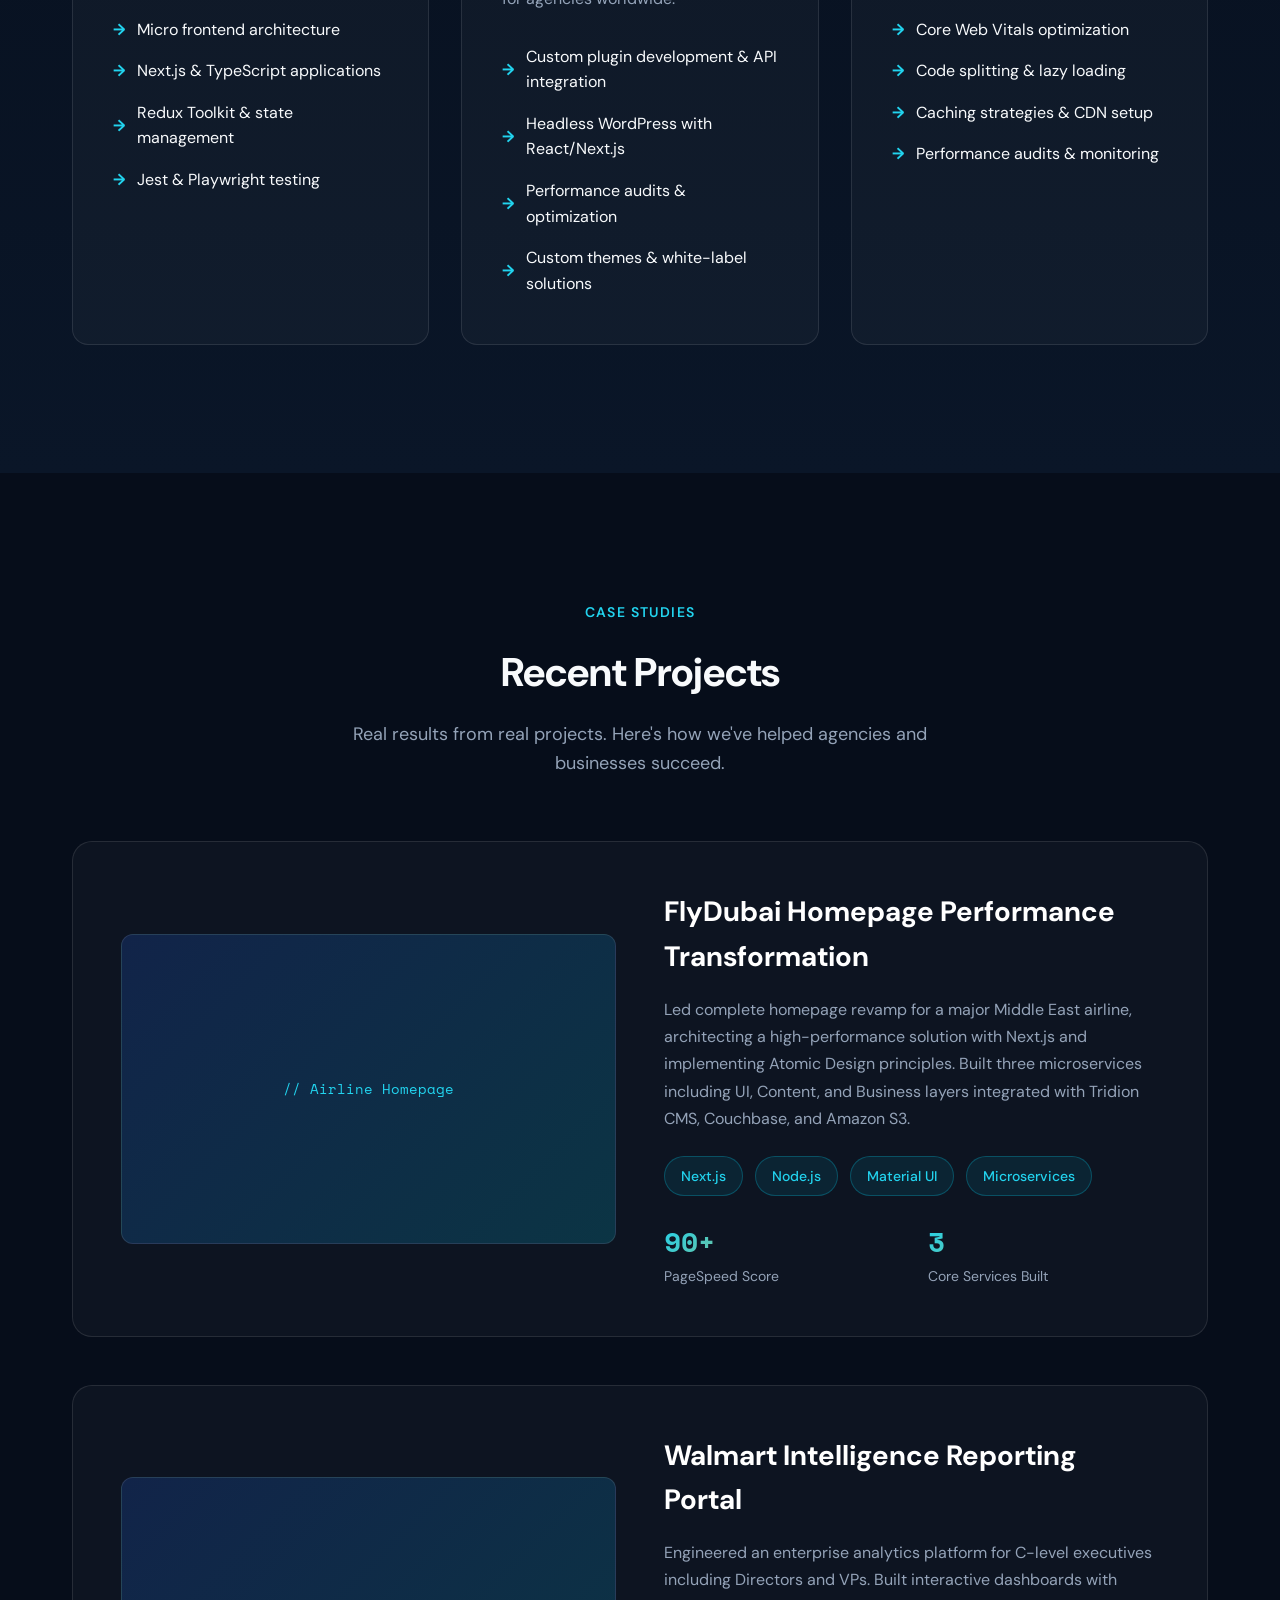
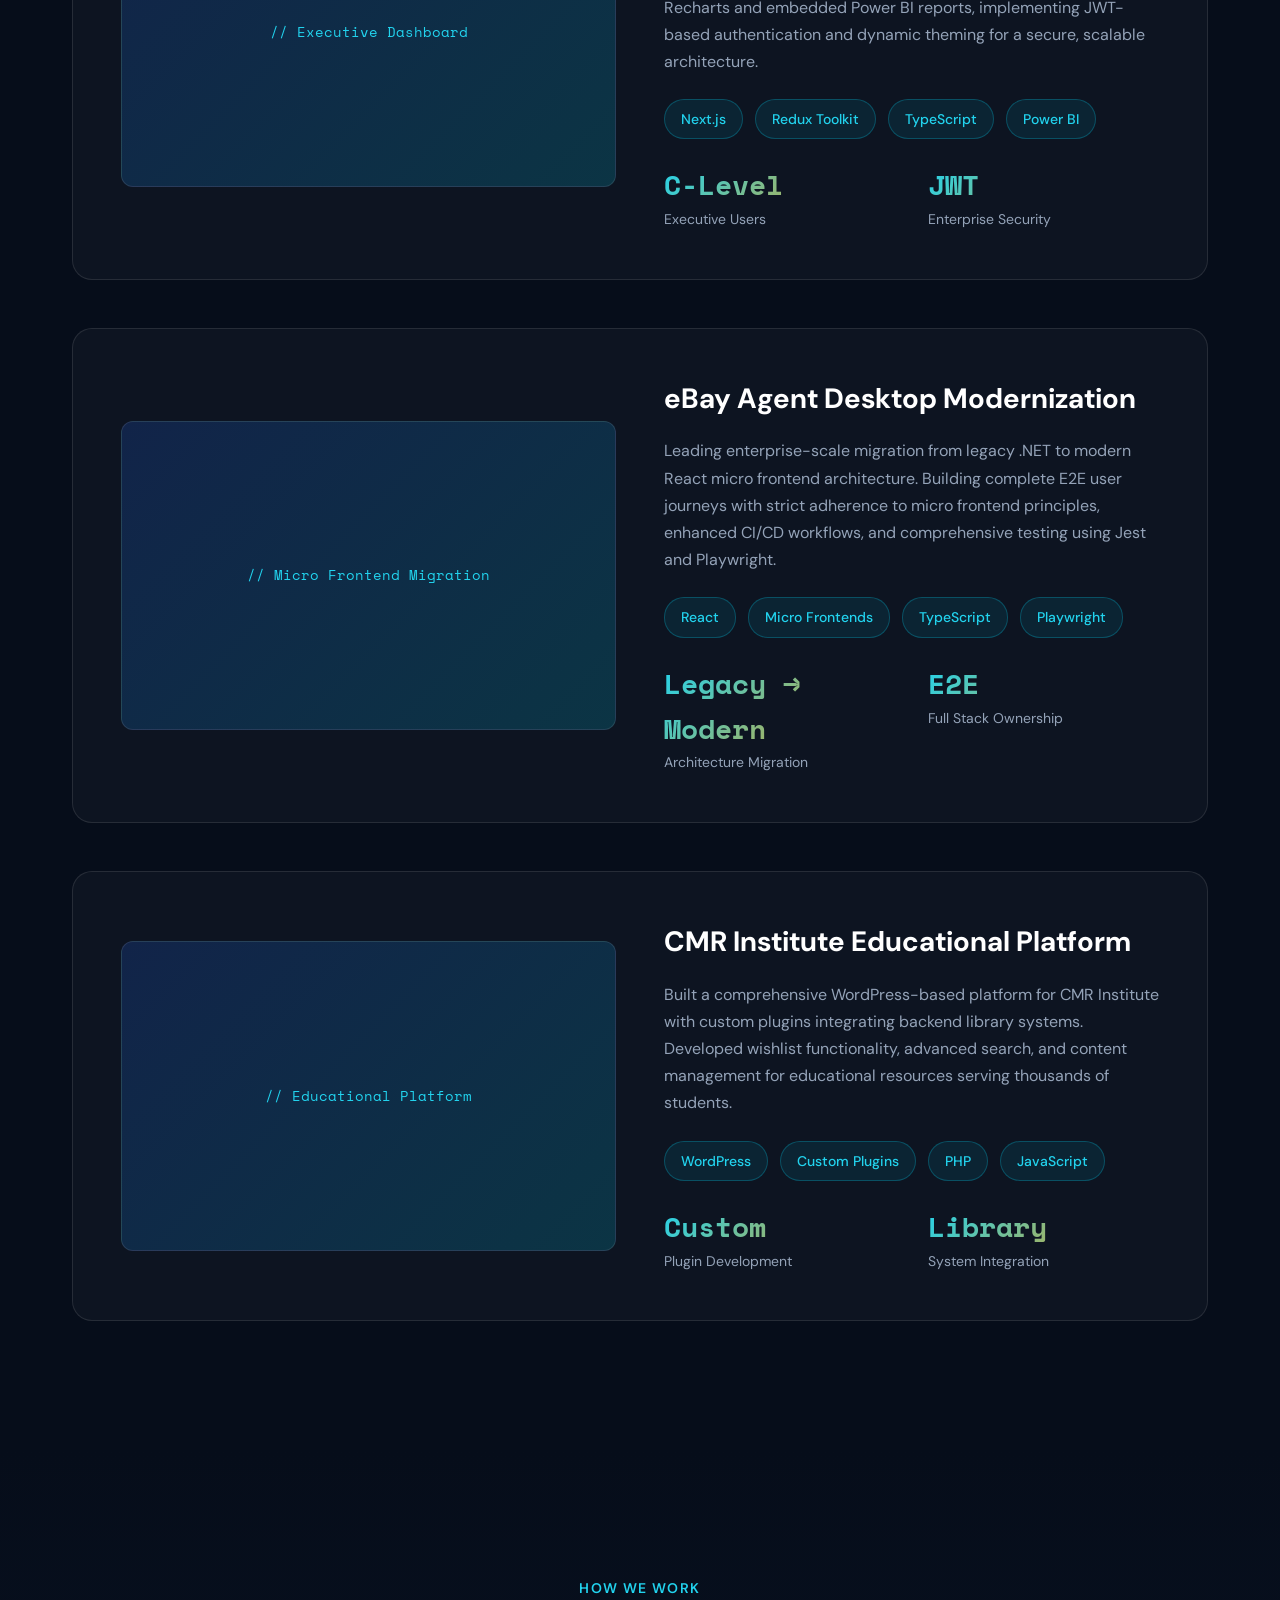
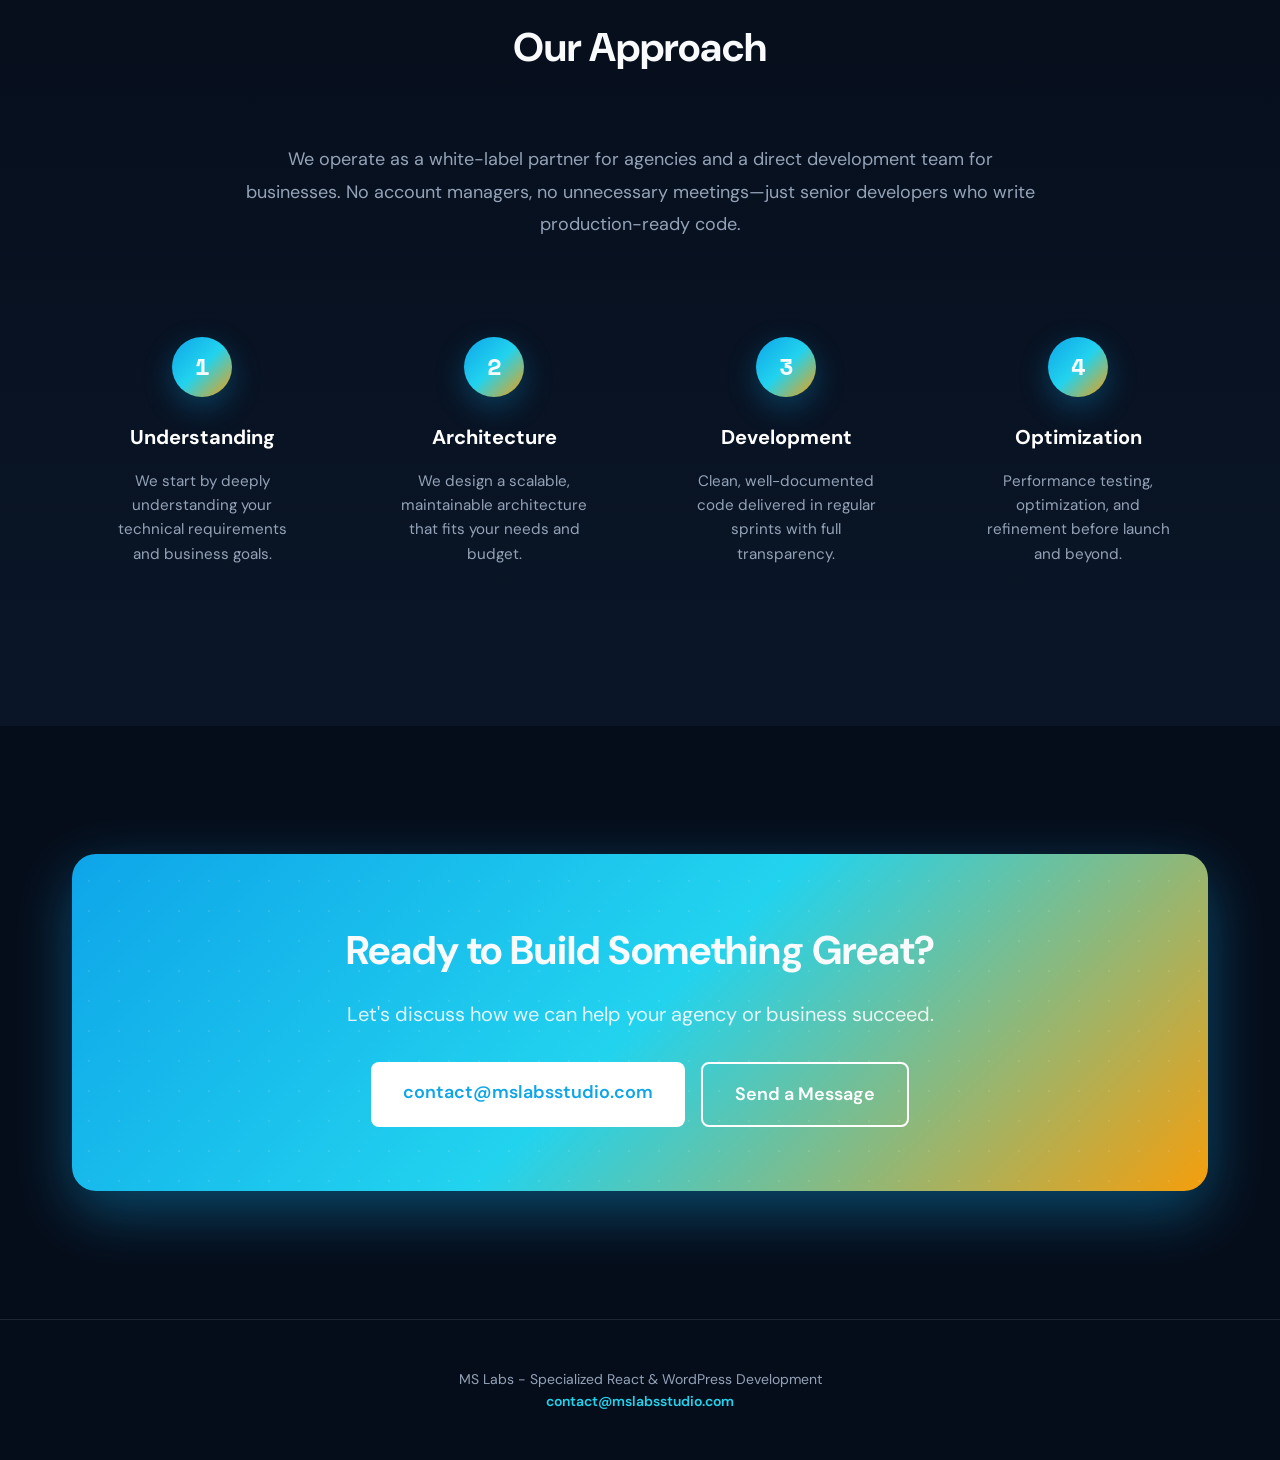
==== commit 72502000: "Update index.html" ====
--- a/index.html
+++ b/index.html
@@ -977,14 +977,15 @@
     </section>
 
     <!-- CTA Section -->
-    <section class="cta-section" id="contact">
+  <section class="cta-section" id="contact">
         <div class="container">
             <div class="cta-box">
                 <h2>Ready to Build Something Great?</h2>
                 <p>Let's discuss how we can help your agency or business succeed.</p>
                 <div class="cta-buttons">
-                    <a href="/cdn-cgi/l/email-protection#ceada1a0baafadba8ea3bda2afacbdbdbabbaaa7a1e0ada1a3" class="btn-primary"><span class="__cf_email__" data-cfemail="21424e4f55404255614c524d40435252555445484e0f424e4c">[email&#160;protected]</span></a>
-                    <a href="/cdn-cgi/l/email-protection#294a46475d484a5d69445a45484b5a5a5d5c4d4046074a4644165a5c4b434c4a5d14795b46434c4a5d096047585c405b50" class="btn-secondary">Send a Message</a>
+                    <a href="mailto:contact@mslabsstudio.com" class="btn-primary">contact@mslabsstudio.com</a>
+                    <a href="mailto:contact@mslabsstudio.com?subject=Project Inquiry" class="btn-secondary">Send a
+                        Message</a>
                 </div>
             </div>
         </div>
@@ -995,7 +996,7 @@
         <div class="container">
             <p>
                 MS Labs - Specialized React & WordPress Development<br>
-                <a href="/cdn-cgi/l/email-protection#2c4f4342584d4f586c415f404d4e5f5f5859484543024f4341" class="footer-email"><span class="__cf_email__" data-cfemail="1b7874756f7a786f5b7668777a7968686f6e7f727435787476">[email&#160;protected]</span></a>
+                <a href="mailto:contact@mslabsstudio.com" class="footer-email">contact@mslabsstudio.com</a>
             </p>
         </div>
     </footer>
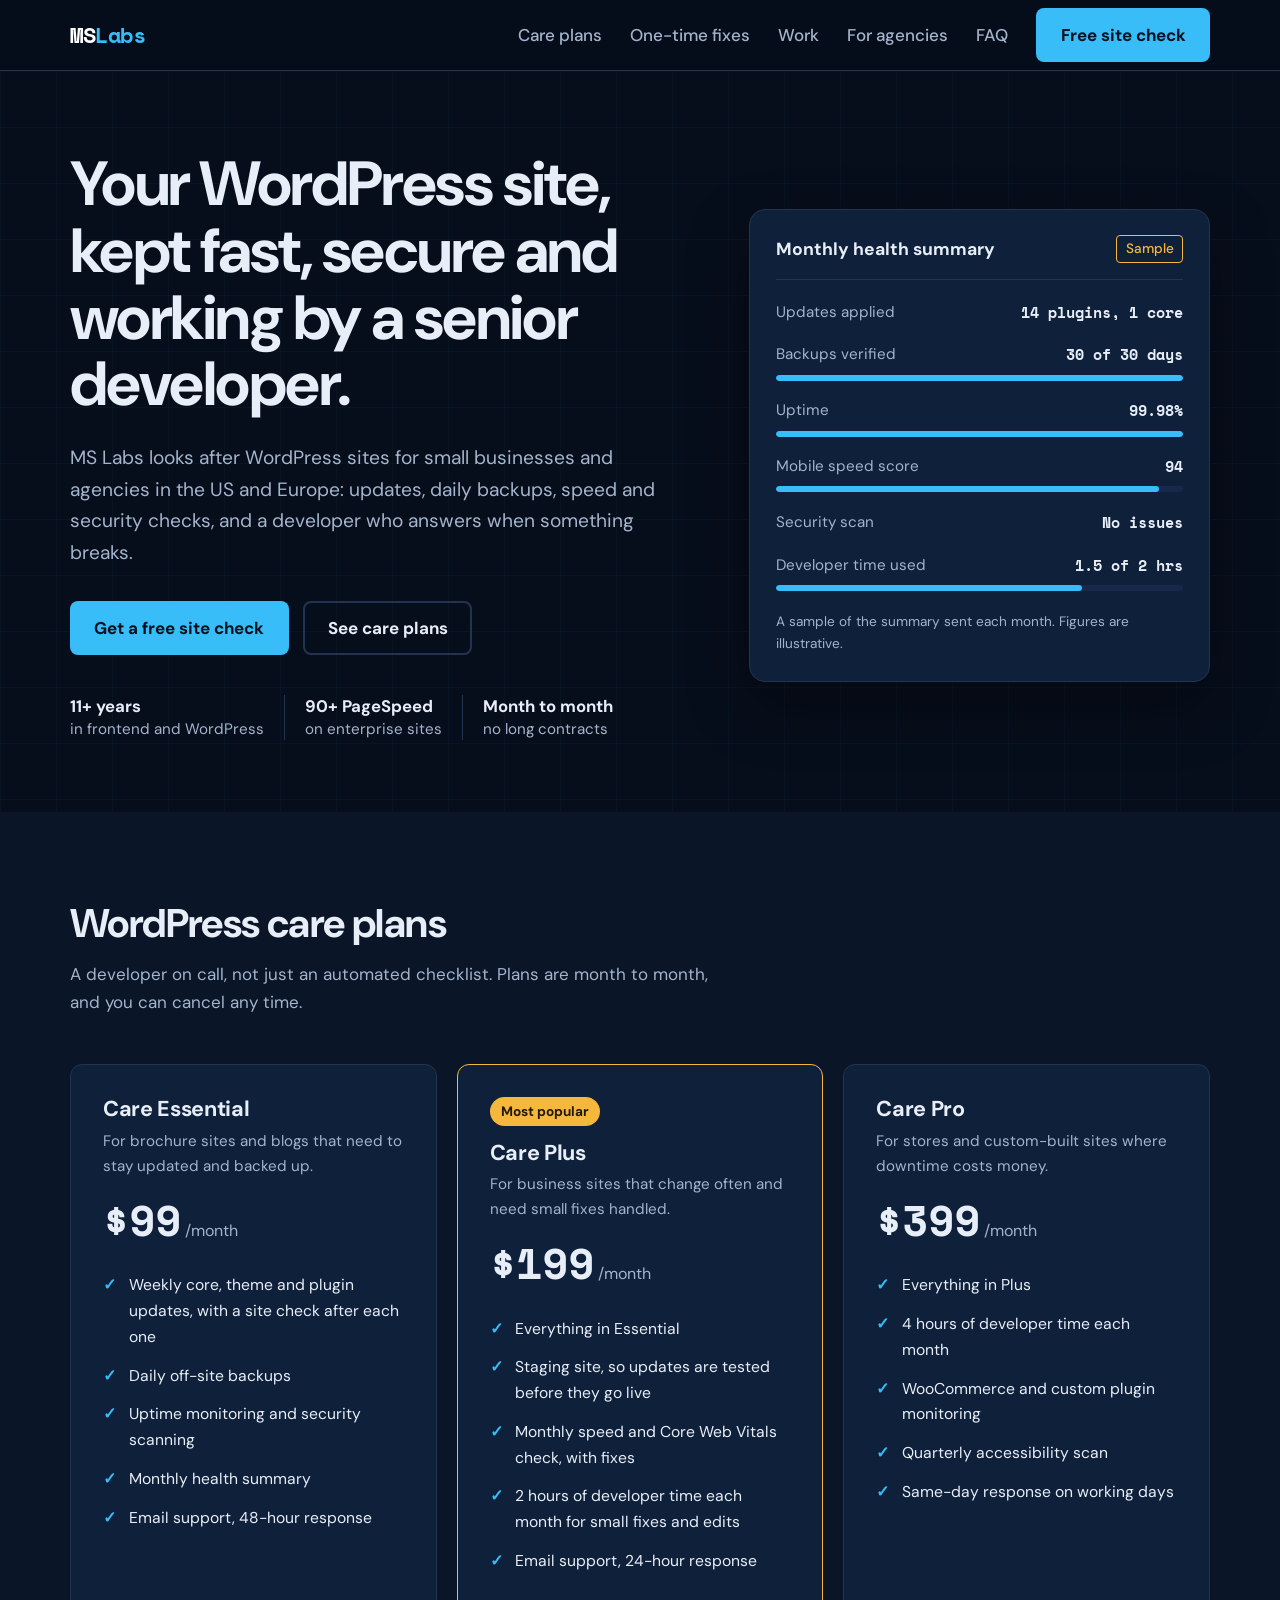
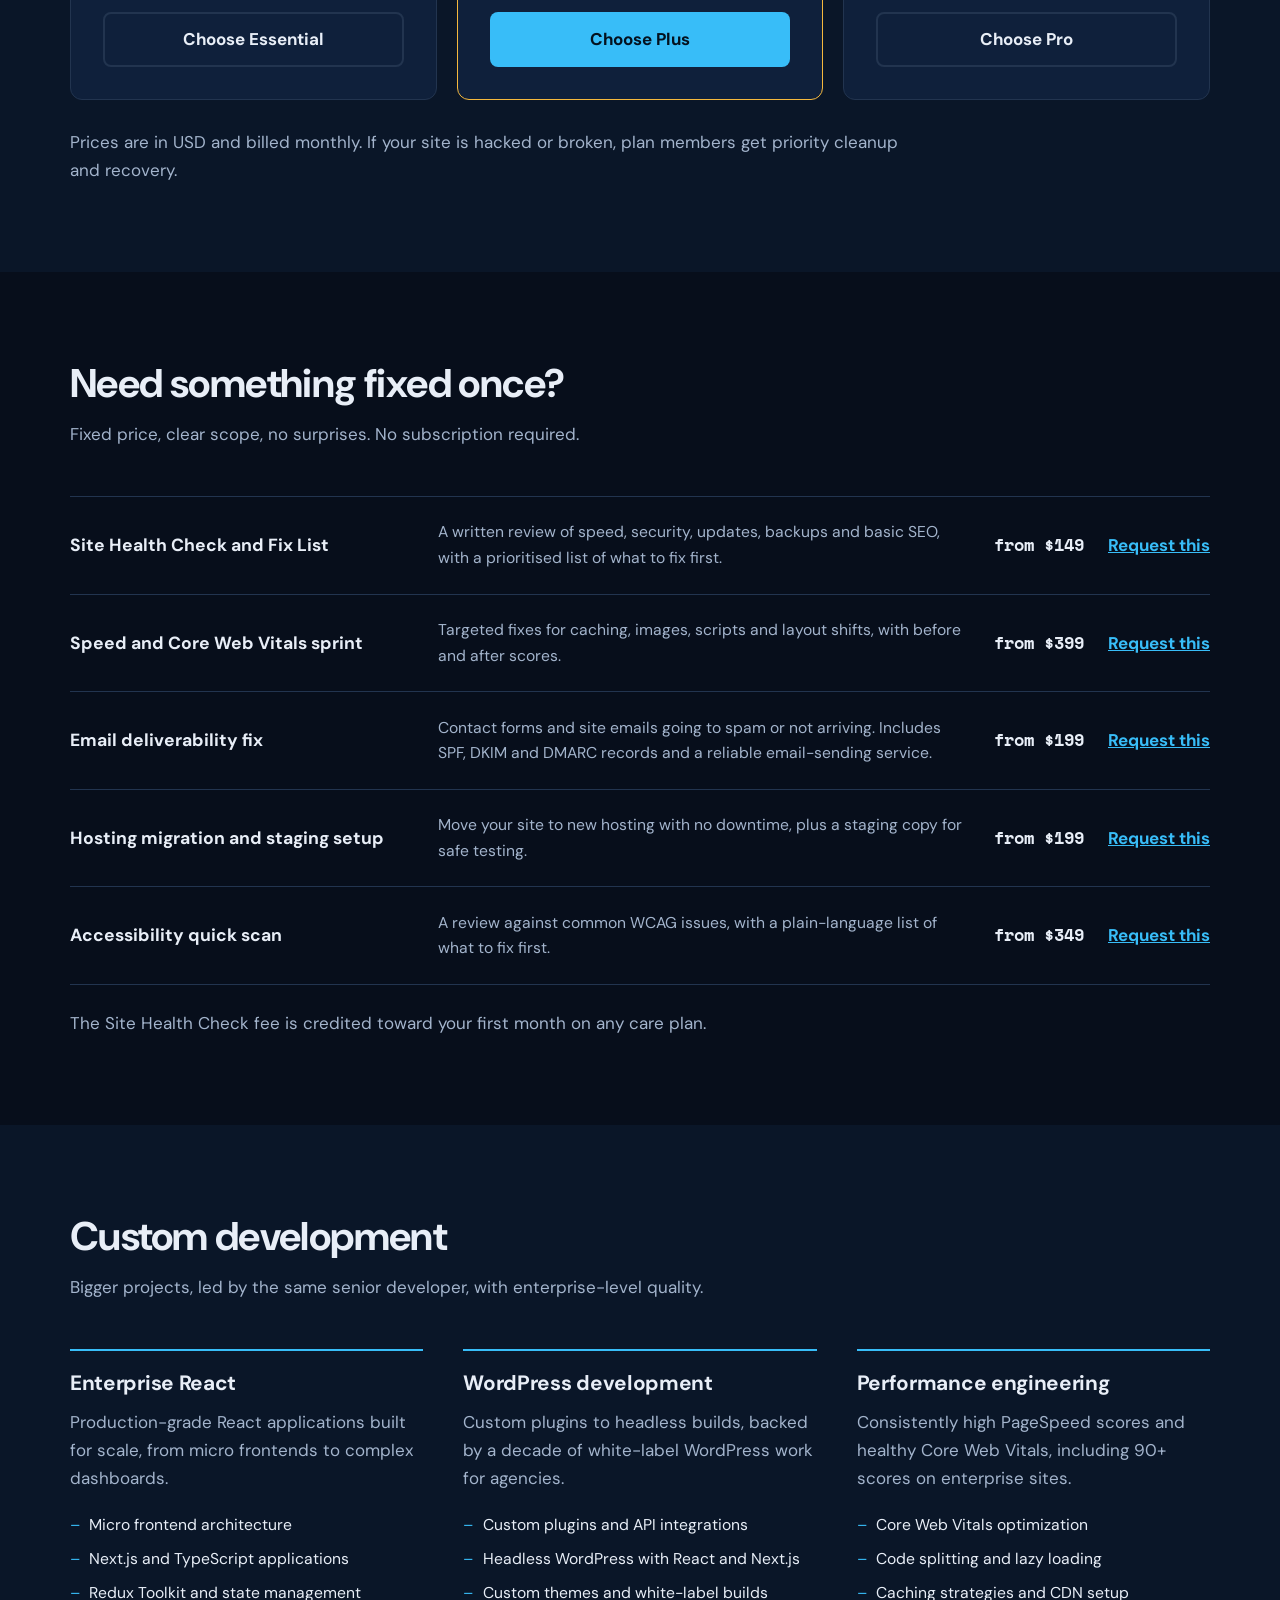
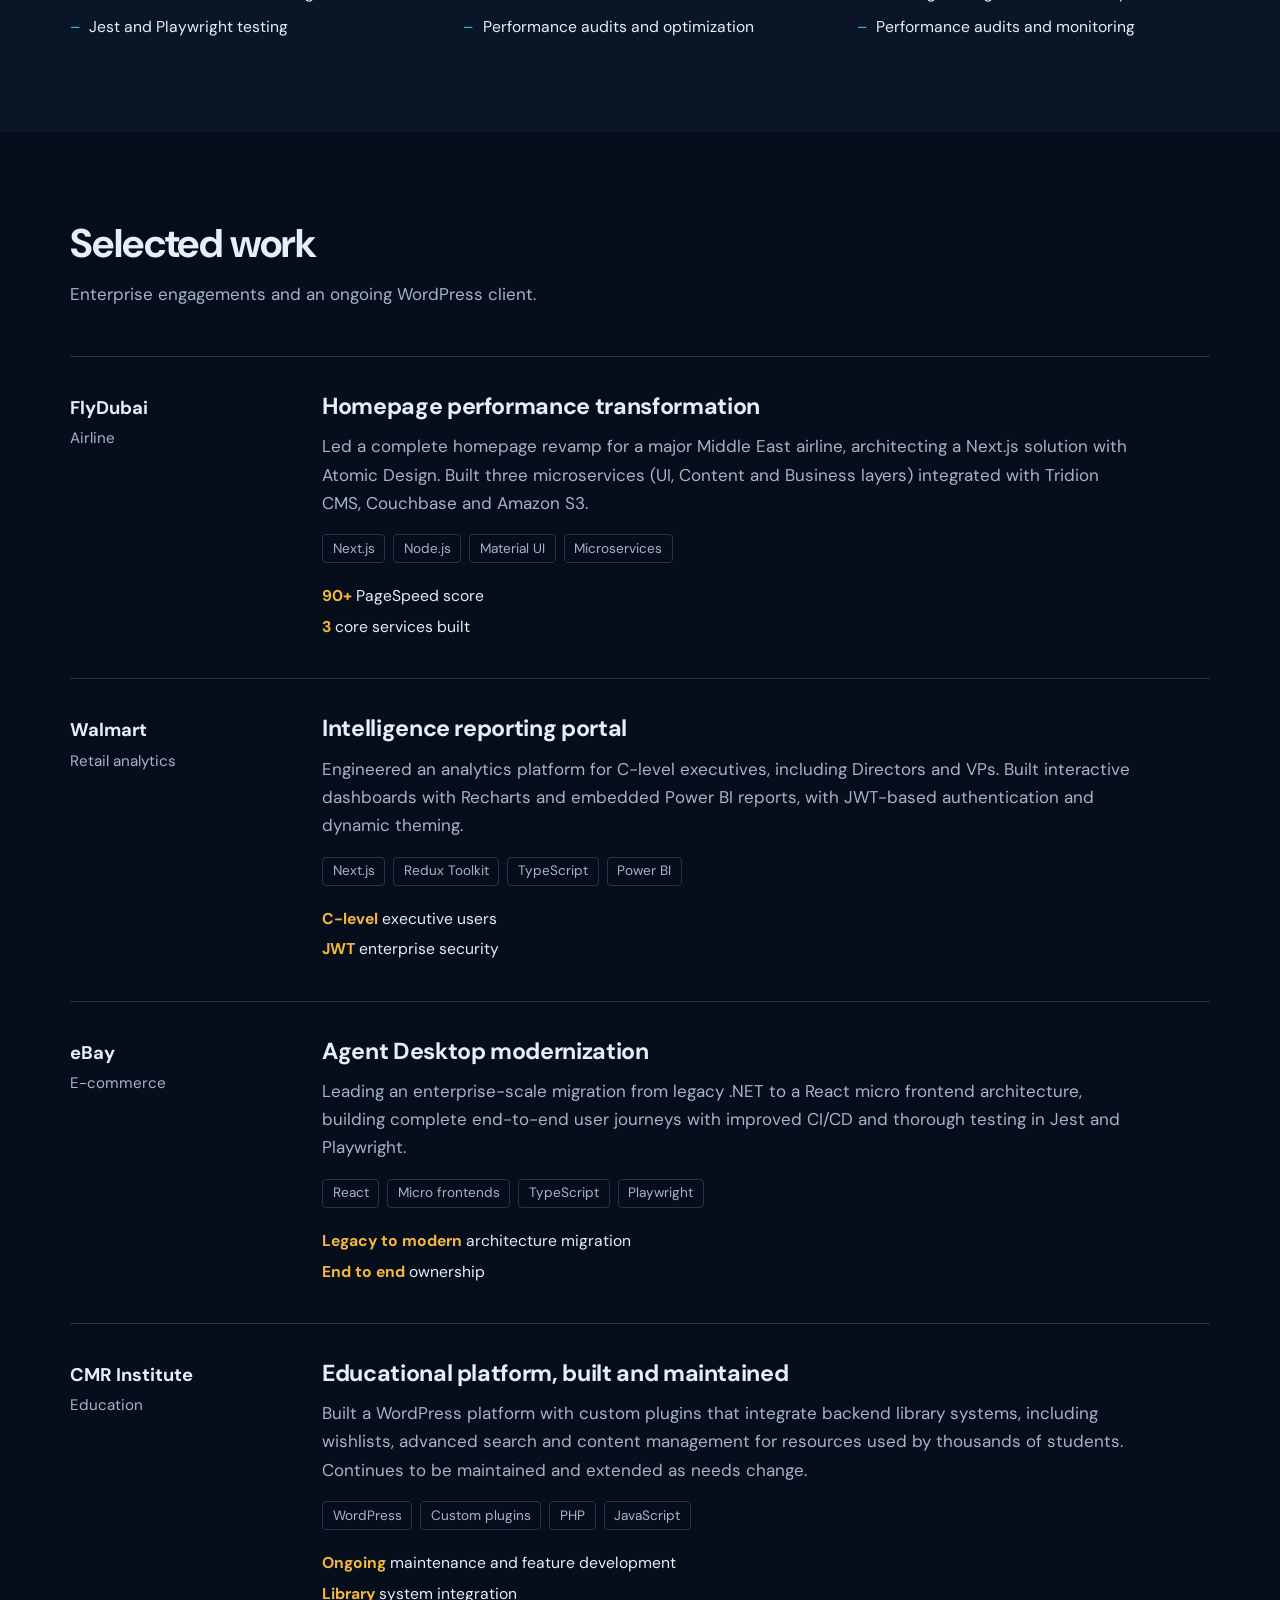
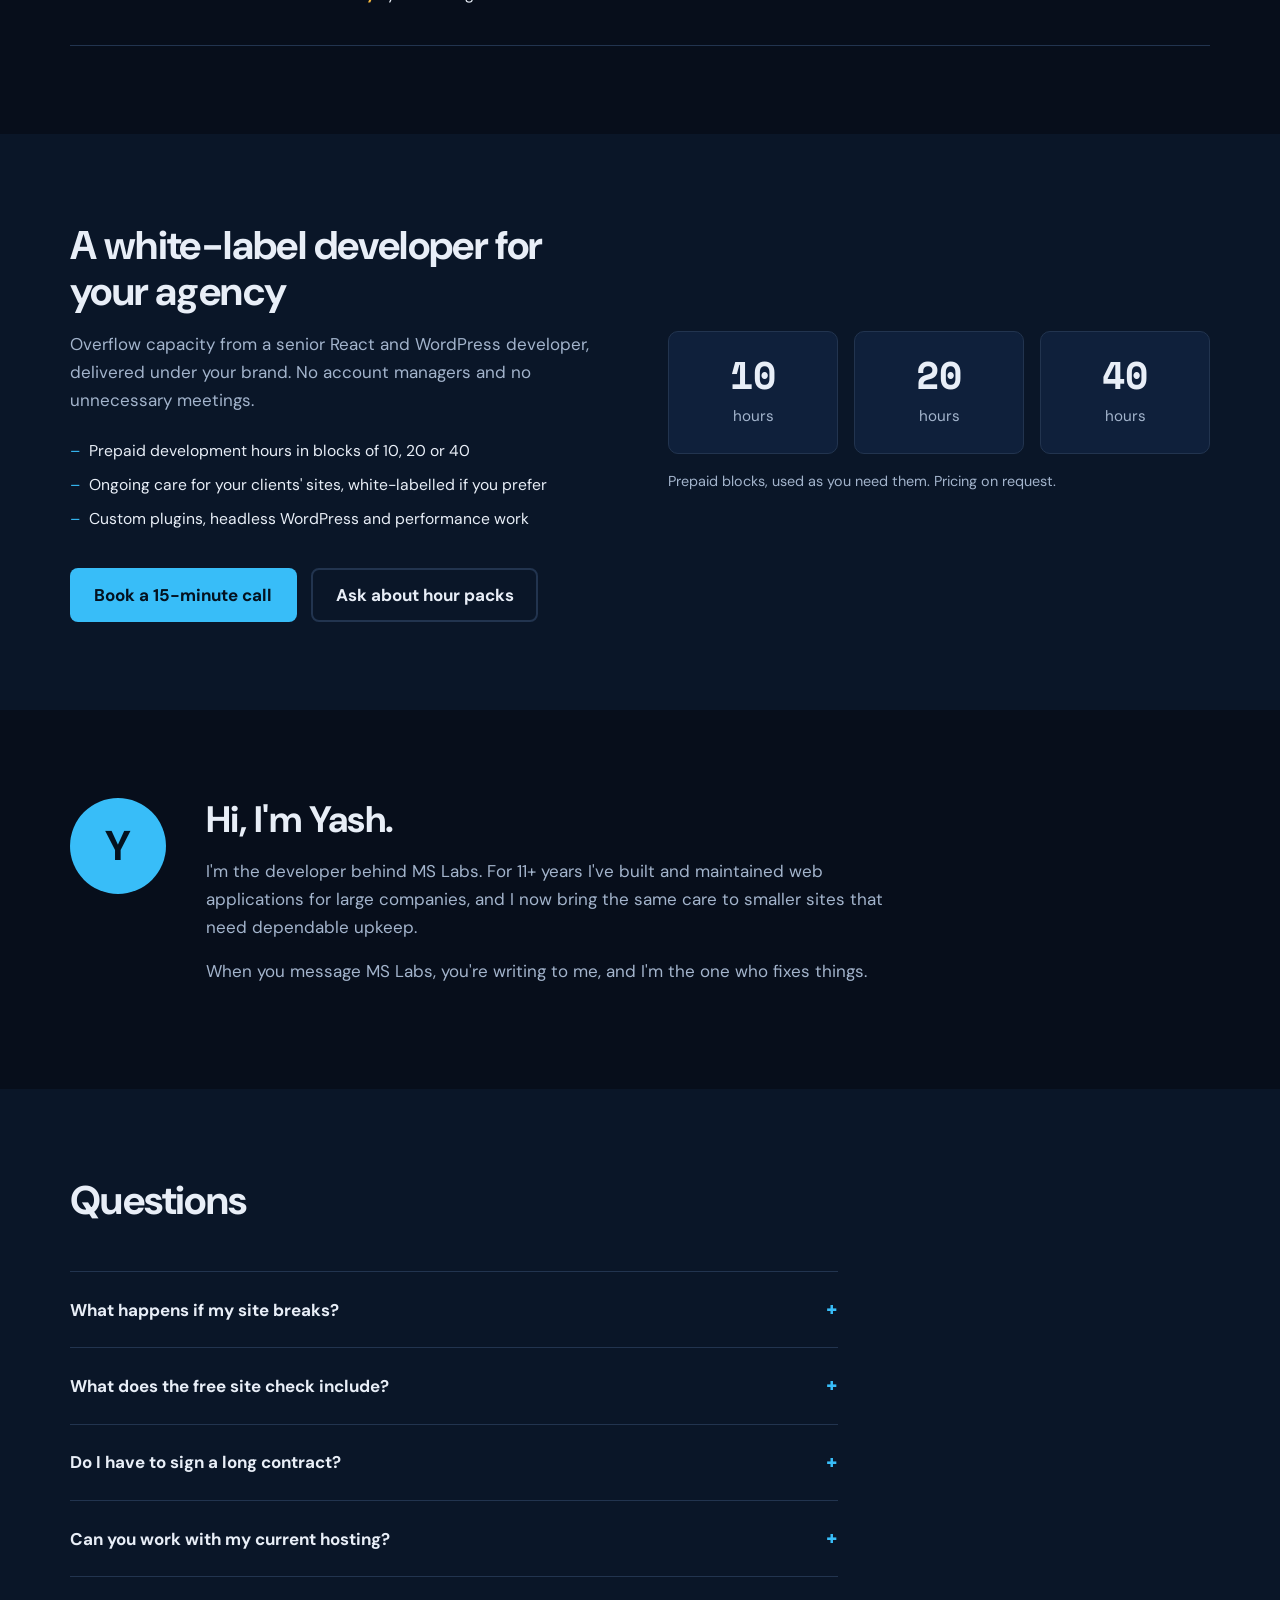
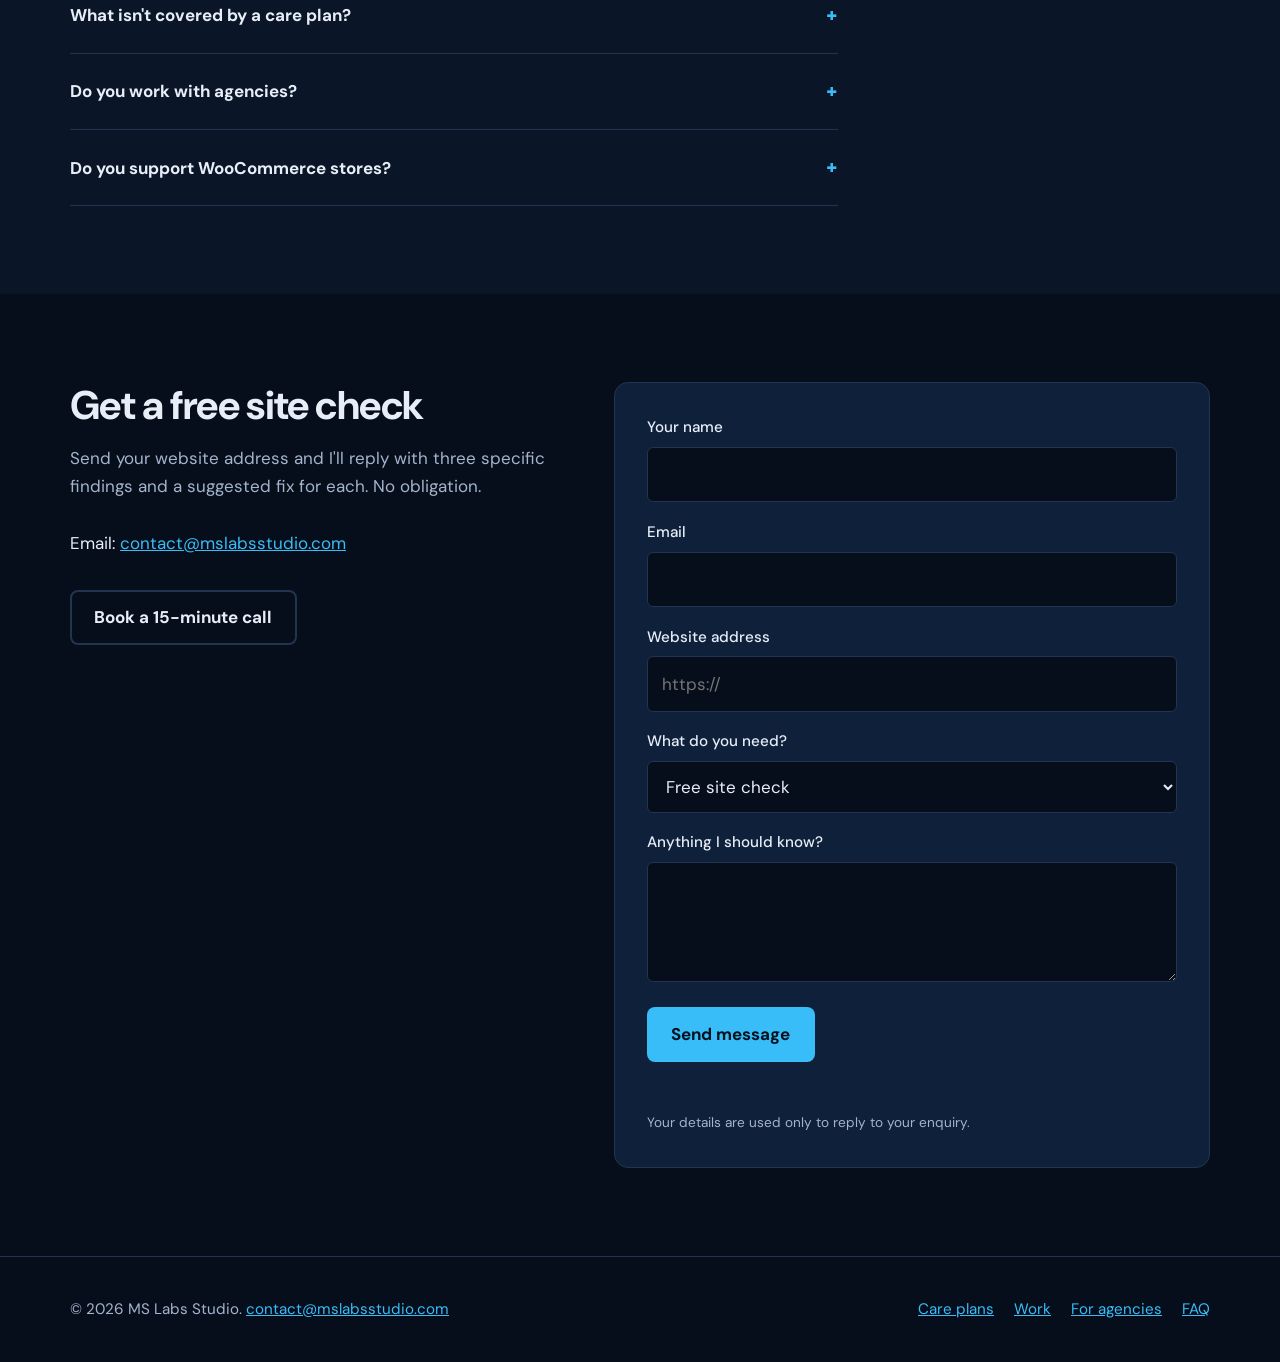
==== commit 5bd88399: "Update index.html" ====
--- a/index.html
+++ b/index.html
@@ -4,1026 +4,1714 @@
 <head>
     <meta charset="UTF-8">
     <meta name="viewport" content="width=device-width, initial-scale=1.0">
-    <title>MS Labs - React & WordPress Development Studio</title>
+    <title>WordPress Care Plans &amp; Maintenance | MS Labs Studio</title>
     <meta name="description"
-        content="Boutique development studio specializing in React, WordPress, and high-performance web applications for US and European agencies.">
+        content="Developer-led WordPress care plans, speed fixes and white-label development for small businesses and agencies in the US and Europe. Month to month.">
+    <link rel="canonical" href="https://mslabsstudio.com/">
+    <meta name="theme-color" content="#070E1B">
+
+    <meta property="og:type" content="website">
+    <meta property="og:title" content="WordPress Care Plans &amp; Maintenance | MS Labs Studio">
+    <meta property="og:description"
+        content="Your WordPress site, kept fast, secure and working by a senior developer. Month-to-month care plans, one-time fixes and white-label development.">
+    <meta property="og:url" content="https://mslabsstudio.com/">
+    <meta name="twitter:card" content="summary">
+
+    <link rel="icon"
+        href="data:image/svg+xml,%3Csvg xmlns='http://www.w3.org/2000/svg' viewBox='0 0 64 64'%3E%3Crect width='64' height='64' rx='14' fill='%230A1628'/%3E%3Ctext x='32' y='42' font-family='monospace' font-size='28' font-weight='700' text-anchor='middle' fill='%2338BDF8'%3EMS%3C/text%3E%3C/svg%3E">
+
     <link rel="preconnect" href="https://fonts.googleapis.com">
     <link rel="preconnect" href="https://fonts.gstatic.com" crossorigin>
     <link
         href="https://fonts.googleapis.com/css2?family=DM+Sans:wght@400;500;700&family=Space+Mono:wght@400;700&display=swap"
         rel="stylesheet">
+
+    <script type="application/ld+json">
+    {
+        "@context": "https://schema.org",
+        "@type": "ProfessionalService",
+        "name": "MS Labs Studio",
+        "url": "https://mslabsstudio.com/",
+        "email": "contact@mslabsstudio.com",
+        "description": "Developer-led WordPress care plans, speed fixes and white-label React and WordPress development for small businesses and agencies in the US and Europe.",
+        "areaServed": ["United States", "Europe"],
+        "priceRange": "$99-$399 per month",
+        "knowsAbout": ["WordPress", "WordPress maintenance", "React", "Next.js", "Core Web Vitals"]
+    }
+    </script>
+    <script type="application/ld+json">
+    {
+        "@context": "https://schema.org",
+        "@type": "FAQPage",
+        "mainEntity": [
+            {
+                "@type": "Question",
+                "name": "What happens if my site breaks?",
+                "acceptedAnswer": {
+                    "@type": "Answer",
+                    "text": "I fix it. Plan members get priority response and recovery from the latest backup. Updates are backed up first and checked afterwards, and Plus and Pro add a staging site so updates can be tested beforehand."
+                }
+            },
+            {
+                "@type": "Question",
+                "name": "What does the free site check include?",
+                "acceptedAnswer": {
+                    "@type": "Answer",
+                    "text": "Three specific findings about your site's speed, security or updates, sent by email with a short suggested fix for each. No obligation. I only look at what is publicly visible."
+                }
+            },
+            {
+                "@type": "Question",
+                "name": "Do I have to sign a long contract?",
+                "acceptedAnswer": {
+                    "@type": "Answer",
+                    "text": "No. Care plans are month to month and you can cancel any time."
+                }
+            },
+            {
+                "@type": "Question",
+                "name": "Can you work with my current hosting?",
+                "acceptedAnswer": {
+                    "@type": "Answer",
+                    "text": "Yes, I work with most hosts. I will need access to your WordPress admin and, for some tasks, your hosting account."
+                }
+            },
+            {
+                "@type": "Question",
+                "name": "What isn't covered by a care plan?",
+                "acceptedAnswer": {
+                    "@type": "Answer",
+                    "text": "New site builds and larger feature projects are quoted separately. The developer hours in each plan cover small fixes and edits, and extra hours are available if you need them."
+                }
+            },
+            {
+                "@type": "Question",
+                "name": "Do you work with agencies?",
+                "acceptedAnswer": {
+                    "@type": "Answer",
+                    "text": "Yes. I can work under your brand, take on overflow development, and look after your clients' sites. Prepaid hour packs are available."
+                }
+            },
+            {
+                "@type": "Question",
+                "name": "Do you support WooCommerce stores?",
+                "acceptedAnswer": {
+                    "@type": "Answer",
+                    "text": "Yes. Care Pro includes WooCommerce and custom plugin monitoring, which suits stores where downtime costs sales."
+                }
+            }
+        ]
+    }
+    </script>
+
     <style>
         :root {
+            --ink: #070E1B;
             --navy: #0A1628;
-            --dark-navy: #060D1A;
-            --blue: #0EA5E9;
-            --bright-blue: #38BDF8;
-            --cyan: #22D3EE;
-            --accent: #F59E0B;
-            --light: #F8FAFC;
-            --gray: #94A3B8;
-            --white: #FFFFFF;
-        }
-
-        * {
+            --panel: #0F203B;
+            --line: #22344F;
+            --text: #E8EEF7;
+            --muted: #A3B4CC;
+            --signal: #38BDF8;
+            --signal-hover: #7DD3FC;
+            --amber: #F5B83D;
+            --on-signal: #04121F;
+        }
+
+        *,
+        *::before,
+        *::after {
+            box-sizing: border-box;
+        }
+
+        html {
+            scroll-padding-top: 5rem;
+        }
+
+        @media (prefers-reduced-motion: no-preference) {
+            html {
+                scroll-behavior: smooth;
+            }
+        }
+
+        body {
+            margin: 0;
+            font-family: 'DM Sans', -apple-system, 'Segoe UI', sans-serif;
+            font-size: 1.0625rem;
+            line-height: 1.65;
+            color: var(--text);
+            background: var(--ink);
+            overflow-x: hidden;
+        }
+
+        h1,
+        h2,
+        h3 {
+            margin: 0;
+            line-height: 1.15;
+            letter-spacing: -0.015em;
+        }
+
+        p {
+            margin: 0;
+        }
+
+        a {
+            color: var(--signal);
+        }
+
+        a:hover {
+            color: var(--signal-hover);
+        }
+
+        :focus-visible {
+            outline: 3px solid var(--amber);
+            outline-offset: 3px;
+            border-radius: 4px;
+        }
+
+        .container {
+            width: min(1140px, 100% - 2.5rem);
+            margin-inline: auto;
+        }
+
+        .skip-link {
+            position: absolute;
+            left: 1rem;
+            top: -4rem;
+            background: var(--signal);
+            color: var(--on-signal);
+            padding: 0.75rem 1rem;
+            border-radius: 6px;
+            font-weight: 700;
+            z-index: 200;
+            text-decoration: none;
+        }
+
+        .skip-link:focus {
+            top: 1rem;
+        }
+
+        /* Buttons */
+        .btn {
+            display: inline-flex;
+            align-items: center;
+            justify-content: center;
+            min-height: 46px;
+            padding: 0.7rem 1.4rem;
+            border: 2px solid transparent;
+            border-radius: 8px;
+            font: inherit;
+            font-weight: 700;
+            text-decoration: none;
+            cursor: pointer;
+            transition: background-color 0.2s, border-color 0.2s, color 0.2s;
+        }
+
+        .btn-primary {
+            background: var(--signal);
+            color: var(--on-signal);
+        }
+
+        .btn-primary:hover {
+            background: var(--signal-hover);
+            color: var(--on-signal);
+        }
+
+        .btn-ghost {
+            border-color: var(--line);
+            color: var(--text);
+        }
+
+        .btn-ghost:hover {
+            border-color: var(--signal);
+            color: var(--text);
+        }
+
+        /* Header */
+        .site-header {
+            position: sticky;
+            top: 0;
+            z-index: 100;
+            background: rgba(7, 14, 27, 0.94);
+            backdrop-filter: blur(8px);
+            border-bottom: 1px solid var(--line);
+        }
+
+        .nav {
+            display: flex;
+            align-items: center;
+            justify-content: space-between;
+            gap: 1.5rem;
+            min-height: 70px;
+        }
+
+        .logo {
+            font-family: 'Space Mono', monospace;
+            font-size: 1.4rem;
+            font-weight: 700;
+            color: #fff;
+            text-decoration: none;
+            letter-spacing: -0.02em;
+        }
+
+        .logo span {
+            color: var(--signal);
+        }
+
+        .logo:hover {
+            color: #fff;
+        }
+
+        .nav-links {
+            display: flex;
+            align-items: center;
+            gap: 1.75rem;
             margin: 0;
             padding: 0;
-            box-sizing: border-box;
-        }
-
-        body {
-            font-family: 'DM Sans', -apple-system, sans-serif;
-            background: var(--dark-navy);
-            color: var(--light);
-            line-height: 1.6;
-            overflow-x: hidden;
-        }
-
-        .container {
-            max-width: 1200px;
-            margin: 0 auto;
-            padding: 0 2rem;
-        }
-
-        /* Navigation */
-        nav {
-            padding: 2rem 0;
-            position: fixed;
-            width: 100%;
-            top: 0;
-            z-index: 100;
-            background: rgba(10, 22, 40, 0.9);
-            backdrop-filter: blur(10px);
-            border-bottom: 1px solid rgba(255, 255, 255, 0.1);
-        }
-
-        nav .container {
+            list-style: none;
+        }
+
+        .nav-links a:not(.btn) {
+            color: var(--muted);
+            text-decoration: none;
+            font-weight: 500;
+        }
+
+        .nav-links a:not(.btn):hover {
+            color: #fff;
+        }
+
+        .nav-toggle {
+            display: none;
+            min-height: 44px;
+            padding: 0.5rem 1rem;
+            background: transparent;
+            color: var(--text);
+            border: 2px solid var(--line);
+            border-radius: 8px;
+            font: inherit;
+            font-weight: 500;
+            cursor: pointer;
+        }
+
+        /* Bands */
+        .band {
+            padding-block: 5.5rem;
+        }
+
+        .band-alt {
+            background: var(--navy);
+        }
+
+        .section-head {
+            max-width: 40rem;
+            margin-bottom: 3rem;
+        }
+
+        .section-head h2 {
+            font-size: clamp(1.8rem, 3.2vw, 2.5rem);
+            margin-bottom: 0.9rem;
+        }
+
+        .section-head p {
+            color: var(--muted);
+            max-width: 62ch;
+        }
+
+        /* Hero */
+        .hero {
+            padding-block: 5rem 4.5rem;
+            background-image:
+                linear-gradient(rgba(56, 189, 248, 0.04) 1px, transparent 1px),
+                linear-gradient(90deg, rgba(56, 189, 248, 0.04) 1px, transparent 1px);
+            background-size: 56px 56px;
+        }
+
+        .hero-grid {
+            display: grid;
+            grid-template-columns: 1.15fr 0.85fr;
+            gap: 3.5rem;
+            align-items: center;
+        }
+
+        .hero h1 {
+            font-size: clamp(2.4rem, 5vw, 3.9rem);
+            font-weight: 700;
+            letter-spacing: -0.025em;
+            line-height: 1.07;
+            margin-bottom: 1.5rem;
+        }
+
+        .hero-lead {
+            color: var(--muted);
+            font-size: 1.2rem;
+            max-width: 56ch;
+            margin-bottom: 2rem;
+        }
+
+        .hero-actions {
+            display: flex;
+            flex-wrap: wrap;
+            gap: 0.9rem;
+            margin-bottom: 2.5rem;
+        }
+
+        .proof {
+            display: grid;
+            grid-template-columns: repeat(3, auto);
+            justify-content: start;
+            gap: 0;
+            margin: 0;
+            padding: 0;
+            list-style: none;
+        }
+
+        .proof li {
+            padding-inline: 1.25rem;
+            border-left: 1px solid var(--line);
+            color: var(--muted);
+            font-size: 0.95rem;
+            line-height: 1.4;
+        }
+
+        .proof li:first-child {
+            padding-left: 0;
+            border-left: 0;
+        }
+
+        .proof strong {
+            display: block;
+            color: var(--text);
+            font-size: 1.05rem;
+        }
+
+        /* Sample report */
+        .report {
+            background: var(--panel);
+            border: 1px solid var(--line);
+            border-radius: 16px;
+            padding: 1.6rem;
+            box-shadow: 0 24px 60px rgba(0, 0, 0, 0.35);
+        }
+
+        .report-head {
+            display: flex;
+            align-items: center;
+            justify-content: space-between;
+            gap: 1rem;
+            margin-bottom: 1.25rem;
+            padding-bottom: 1rem;
+            border-bottom: 1px solid var(--line);
+        }
+
+        .report-head h2 {
+            font-size: 1.1rem;
+            letter-spacing: 0;
+        }
+
+        .tag-sample {
+            border: 1px solid var(--amber);
+            color: var(--amber);
+            border-radius: 4px;
+            padding: 0.1rem 0.55rem;
+            font-size: 0.85rem;
+            font-weight: 500;
+        }
+
+        .report-row {
+            margin-bottom: 1.1rem;
+        }
+
+        .report-line {
+            display: flex;
+            justify-content: space-between;
+            gap: 1rem;
+            font-size: 0.95rem;
+        }
+
+        .report-line span:first-child {
+            color: var(--muted);
+        }
+
+        .report-line span:last-child {
+            font-family: 'Space Mono', monospace;
+            font-weight: 700;
+        }
+
+        .meter {
+            height: 6px;
+            margin-top: 0.45rem;
+            background: #17294A;
+            border-radius: 3px;
+            overflow: hidden;
+        }
+
+        .meter span {
+            display: block;
+            height: 100%;
+            width: var(--w);
+            background: var(--signal);
+            border-radius: 3px;
+            animation: fill 1.1s 0.3s ease-out both;
+        }
+
+        @keyframes fill {
+            from {
+                width: 0;
+            }
+        }
+
+        .report-note {
+            margin-top: 1.25rem;
+            color: var(--muted);
+            font-size: 0.85rem;
+        }
+
+        /* Plans */
+        .plans {
+            display: grid;
+            grid-template-columns: repeat(3, 1fr);
+            gap: 1.25rem;
+            align-items: stretch;
+        }
+
+        .plan {
+            display: flex;
+            flex-direction: column;
+            padding: 2rem;
+            background: var(--panel);
+            border: 1px solid var(--line);
+            border-radius: 12px;
+        }
+
+        .plan-popular {
+            border-color: var(--amber);
+        }
+
+        .badge {
+            align-self: flex-start;
+            margin-bottom: 0.9rem;
+            padding: 0.2rem 0.7rem;
+            background: var(--amber);
+            color: #241800;
+            border-radius: 999px;
+            font-size: 0.85rem;
+            font-weight: 700;
+        }
+
+        .plan h3 {
+            font-size: 1.35rem;
+            margin-bottom: 0.4rem;
+        }
+
+        .plan-for {
+            color: var(--muted);
+            font-size: 0.95rem;
+            margin-bottom: 1.25rem;
+            min-height: 3em;
+        }
+
+        .price {
+            font-family: 'Space Mono', monospace;
+            font-size: 2.7rem;
+            font-weight: 700;
+            line-height: 1;
+            margin-bottom: 1.5rem;
+        }
+
+        .price small {
+            font-family: 'DM Sans', sans-serif;
+            font-size: 1rem;
+            font-weight: 400;
+            color: var(--muted);
+        }
+
+        .ticks {
+            list-style: none;
+            margin: 0 0 2rem;
+            padding: 0;
+            flex: 1;
+        }
+
+        .ticks li {
+            position: relative;
+            padding: 0.4rem 0 0.4rem 1.6rem;
+            font-size: 0.98rem;
+        }
+
+        .ticks li::before {
+            content: "\2713";
+            content: "\2713" / "";
+            position: absolute;
+            left: 0;
+            color: var(--signal);
+            font-weight: 700;
+        }
+
+        .plans-note {
+            margin-top: 1.75rem;
+            color: var(--muted);
+            max-width: 70ch;
+        }
+
+        /* One-time fixes */
+        .fixes {
+            list-style: none;
+            margin: 0;
+            padding: 0;
+            border-top: 1px solid var(--line);
+        }
+
+        .fixes li {
+            display: grid;
+            grid-template-columns: 1.1fr 1.7fr auto auto;
+            gap: 1.5rem;
+            align-items: center;
+            padding: 1.4rem 0;
+            border-bottom: 1px solid var(--line);
+        }
+
+        .fixes h3 {
+            font-size: 1.1rem;
+            letter-spacing: 0;
+        }
+
+        .fixes p {
+            color: var(--muted);
+            font-size: 0.98rem;
+        }
+
+        .fix-price {
+            font-family: 'Space Mono', monospace;
+            font-weight: 700;
+            white-space: nowrap;
+        }
+
+        .fix-link {
+            font-weight: 700;
+            white-space: nowrap;
+        }
+
+        .fixes-note {
+            margin-top: 1.5rem;
+            color: var(--muted);
+        }
+
+        /* Custom development */
+        .cols3 {
+            display: grid;
+            grid-template-columns: repeat(3, 1fr);
+            gap: 2.5rem;
+        }
+
+        .col {
+            padding-top: 1.25rem;
+            border-top: 2px solid var(--signal);
+        }
+
+        .col h3 {
+            font-size: 1.3rem;
+            margin-bottom: 0.8rem;
+        }
+
+        .col p {
+            color: var(--muted);
+            margin-bottom: 1rem;
+        }
+
+        .dash {
+            list-style: none;
+            margin: 0;
+            padding: 0;
+        }
+
+        .dash li {
+            position: relative;
+            padding: 0.25rem 0 0.25rem 1.2rem;
+            font-size: 0.98rem;
+        }
+
+        .dash li::before {
+            content: "\2013";
+            content: "\2013" / "";
+            position: absolute;
+            left: 0;
+            color: var(--signal);
+        }
+
+        /* Work */
+        .work-item {
+            display: grid;
+            grid-template-columns: 220px 1fr;
+            gap: 2rem;
+            padding-block: 2.25rem;
+            border-top: 1px solid var(--line);
+        }
+
+        .work-item:last-child {
+            border-bottom: 1px solid var(--line);
+        }
+
+        .work-client strong {
+            display: block;
+            font-size: 1.15rem;
+        }
+
+        .work-client span {
+            color: var(--muted);
+            font-size: 0.95rem;
+        }
+
+        .work-body h3 {
+            font-size: 1.45rem;
+            margin-bottom: 0.8rem;
+        }
+
+        .work-body p {
+            color: var(--muted);
+            max-width: 68ch;
+            margin-bottom: 1.1rem;
+        }
+
+        .stack {
+            display: flex;
+            flex-wrap: wrap;
+            gap: 0.5rem;
+            margin: 0 0 1.1rem;
+            padding: 0;
+            list-style: none;
+        }
+
+        .stack li {
+            padding: 0.15rem 0.6rem;
+            border: 1px solid var(--line);
+            border-radius: 4px;
+            color: var(--muted);
+            font-size: 0.85rem;
+        }
+
+        .outcomes {
+            margin: 0;
+            padding: 0;
+            list-style: none;
+            font-size: 0.98rem;
+        }
+
+        .outcomes li {
+            padding: 0.15rem 0;
+        }
+
+        .outcomes strong {
+            color: var(--amber);
+        }
+
+        /* Agencies */
+        .split {
+            display: grid;
+            grid-template-columns: 1fr 1fr;
+            gap: 3.5rem;
+            align-items: center;
+        }
+
+        .split h2 {
+            font-size: clamp(1.8rem, 3.2vw, 2.5rem);
+            margin-bottom: 1rem;
+        }
+
+        .split p {
+            color: var(--muted);
+            max-width: 56ch;
+            margin-bottom: 1.25rem;
+        }
+
+        .split .dash {
+            margin-bottom: 2rem;
+        }
+
+        .split .dash li {
+            color: var(--text);
+        }
+
+        .button-row {
+            display: flex;
+            flex-wrap: wrap;
+            gap: 0.9rem;
+        }
+
+        .packs {
+            display: grid;
+            grid-template-columns: repeat(3, 1fr);
+            gap: 1rem;
+        }
+
+        .pack {
+            padding: 1.5rem 1rem;
+            text-align: center;
+            background: var(--panel);
+            border: 1px solid var(--line);
+            border-radius: 10px;
+        }
+
+        .pack strong {
+            display: block;
+            font-family: 'Space Mono', monospace;
+            font-size: 2.4rem;
+            line-height: 1;
+            margin-bottom: 0.4rem;
+        }
+
+        .pack span {
+            color: var(--muted);
+            font-size: 0.95rem;
+        }
+
+        .packs-note {
+            grid-column: 1 / -1;
+            color: var(--muted);
+            font-size: 0.9rem;
+        }
+
+        /* About */
+        .about {
+            display: grid;
+            grid-template-columns: auto 1fr;
+            gap: 2.5rem;
+            align-items: start;
+            max-width: 52rem;
+        }
+
+        .avatar {
+            display: grid;
+            place-items: center;
+            width: 96px;
+            height: 96px;
+            border-radius: 50%;
+            background: var(--signal);
+            color: var(--on-signal);
+            font-size: 2.6rem;
+            font-weight: 700;
+        }
+
+        .about h2 {
+            font-size: clamp(1.8rem, 3.2vw, 2.3rem);
+            margin-bottom: 1rem;
+        }
+
+        .about p {
+            color: var(--muted);
+            max-width: 62ch;
+            margin-bottom: 1rem;
+        }
+
+        /* FAQ */
+        .faq {
+            max-width: 48rem;
+            border-top: 1px solid var(--line);
+        }
+
+        .faq details {
+            border-bottom: 1px solid var(--line);
+        }
+
+        .faq summary {
             display: flex;
             justify-content: space-between;
             align-items: center;
-        }
-
-        .logo {
+            gap: 1rem;
+            padding: 1.2rem 0;
+            font-weight: 700;
+            cursor: pointer;
+            list-style: none;
+        }
+
+        .faq summary::-webkit-details-marker {
+            display: none;
+        }
+
+        .faq summary::after {
+            content: "+";
             font-family: 'Space Mono', monospace;
-            font-size: 1.5rem;
-            font-weight: 700;
-            color: var(--white);
-            letter-spacing: -0.02em;
-        }
-
-        .logo span {
-            color: var(--cyan);
-        }
-
-        .nav-cta {
-            background: var(--blue);
-            color: var(--white);
-            padding: 0.75rem 1.5rem;
+            font-size: 1.4rem;
+            color: var(--signal);
+        }
+
+        .faq details[open] summary::after {
+            content: "\2212";
+        }
+
+        .faq details p {
+            padding-bottom: 1.3rem;
+            color: var(--muted);
+            max-width: 62ch;
+        }
+
+        /* Contact */
+        .contact-grid {
+            display: grid;
+            grid-template-columns: 0.9fr 1.1fr;
+            gap: 3.5rem;
+            align-items: start;
+        }
+
+        .contact-grid h2 {
+            font-size: clamp(1.8rem, 3.2vw, 2.5rem);
+            margin-bottom: 1rem;
+        }
+
+        .contact-info p {
+            color: var(--muted);
+            max-width: 46ch;
+            margin-bottom: 1.5rem;
+        }
+
+        .contact-list {
+            list-style: none;
+            margin: 0 0 1.75rem;
+            padding: 0;
+        }
+
+        .contact-list li {
+            padding: 0.3rem 0;
+        }
+
+        .contact-form {
+            padding: 2rem;
+            background: var(--panel);
+            border: 1px solid var(--line);
+            border-radius: 14px;
+        }
+
+        .field {
+            margin-bottom: 1.1rem;
+        }
+
+        .field label {
+            display: block;
+            margin-bottom: 0.4rem;
+            font-weight: 500;
+            font-size: 0.95rem;
+        }
+
+        .field input,
+        .field select,
+        .field textarea {
+            width: 100%;
+            padding: 0.8rem 0.9rem;
+            background: var(--ink);
+            color: var(--text);
+            border: 1px solid var(--line);
             border-radius: 6px;
-            text-decoration: none;
-            font-weight: 500;
-            transition: all 0.3s ease;
-            border: 2px solid var(--blue);
-        }
-
-        .nav-cta:hover {
-            background: transparent;
-            color: var(--accent);
-            border-color: var(--accent);
-            transform: translateY(-2px);
-            box-shadow: 0 5px 15px rgba(245, 158, 11, 0.3);
-        }
-
-        /* Hero Section */
-        .hero {
-            min-height: 100vh;
-            display: flex;
-            align-items: center;
-            position: relative;
-            padding-top: 6rem;
-        }
-
-        .hero-grid {
+            font: inherit;
+        }
+
+        .field textarea {
+            min-height: 120px;
+            resize: vertical;
+        }
+
+        .field input:focus-visible,
+        .field select:focus-visible,
+        .field textarea:focus-visible {
+            outline: 3px solid var(--amber);
+            outline-offset: 1px;
+            border-radius: 6px;
+        }
+
+        .hp {
             position: absolute;
-            top: 0;
-            left: 0;
-            width: 100%;
-            height: 100%;
-            background-image:
-                linear-gradient(rgba(37, 99, 235, 0.03) 1px, transparent 1px),
-                linear-gradient(90deg, rgba(37, 99, 235, 0.03) 1px, transparent 1px);
-            background-size: 50px 50px;
-            animation: gridPulse 4s ease-in-out infinite;
-        }
-
-        @keyframes gridPulse {
-
-            0%,
-            100% {
-                opacity: 0.3;
-            }
-
-            50% {
-                opacity: 0.5;
-            }
-        }
-
-        .hero-content {
-            position: relative;
-            z-index: 2;
-            max-width: 900px;
-        }
-
-        .hero-label {
-            display: inline-block;
-            padding: 0.5rem 1rem;
-            background: rgba(6, 182, 212, 0.1);
-            border: 1px solid rgba(6, 182, 212, 0.3);
-            border-radius: 20px;
-            color: var(--cyan);
-            font-size: 0.875rem;
-            font-weight: 500;
-            margin-top: 4rem;
-            margin-bottom: 2rem;
-            animation: fadeInUp 0.6s ease-out;
-        }
-
-        @keyframes fadeInUp {
-            from {
-                opacity: 0;
-                transform: translateY(20px);
-            }
-
-            to {
-                opacity: 1;
-                transform: translateY(0);
-            }
-        }
-
-        .hero h1 {
-            font-size: 4rem;
-            font-weight: 700;
-            line-height: 1.1;
-            margin-bottom: 1.5rem;
-            animation: fadeInUp 0.6s ease-out 0.2s backwards;
-        }
-
-        .hero h1 .highlight {
-            background: linear-gradient(135deg, var(--bright-blue), var(--cyan), var(--accent));
-            -webkit-background-clip: text;
-            -webkit-text-fill-color: transparent;
-            background-clip: text;
-            animation: gradientShift 3s ease infinite;
-            background-size: 200% auto;
-        }
-
-        @keyframes gradientShift {
-
-            0%,
-            100% {
-                background-position: 0% center;
-            }
-
-            50% {
-                background-position: 100% center;
-            }
-        }
-
-        .hero p {
-            font-size: 1.25rem;
-            color: var(--gray);
-            margin-bottom: 2.5rem;
-            max-width: 650px;
-            animation: fadeInUp 0.6s ease-out 0.4s backwards;
-        }
-
-        .hero-cta {
-            display: inline-flex;
-            align-items: center;
-            gap: 0.75rem;
-            background: var(--blue);
-            color: var(--white);
-            padding: 1rem 2rem;
-            border-radius: 8px;
-            text-decoration: none;
-            font-weight: 600;
-            font-size: 1.125rem;
-            transition: all 0.3s ease;
-            animation: fadeInUp 0.6s ease-out 0.6s backwards;
-        }
-
-        .hero-cta:hover {
-            background: linear-gradient(135deg, var(--bright-blue), var(--cyan));
-            transform: translateY(-3px);
-            box-shadow: 0 15px 40px rgba(14, 165, 233, 0.5);
-        }
-
-        /* Stats Section */
-        .stats {
-            display: grid;
-            grid-template-columns: repeat(auto-fit, minmax(200px, 1fr));
-            gap: 2rem;
-            margin-top: 4rem;
-            padding: 2rem 0;
-            animation: fadeInUp 0.6s ease-out 0.8s backwards;
-        }
-
-        .stat {
-            text-align: center;
-            padding: 1.5rem;
-            border-radius: 12px;
-            background: rgba(255, 255, 255, 0.03);
-            border: 1px solid rgba(255, 255, 255, 0.1);
-            transition: all 0.3s ease;
-        }
-
-        .stat:hover {
-            background: rgba(255, 255, 255, 0.05);
-            transform: translateY(-5px);
-        }
-
-        .stat-number {
-            font-size: 2.5rem;
-            font-weight: 700;
-            background: linear-gradient(135deg, var(--cyan), var(--accent));
-            -webkit-background-clip: text;
-            -webkit-text-fill-color: transparent;
-            background-clip: text;
-            font-family: 'Space Mono', monospace;
-        }
-
-        .stat-label {
-            color: var(--gray);
-            font-size: 0.875rem;
-            margin-top: 0.5rem;
-        }
-
-        /* Services Section */
-        .services {
-            padding: 8rem 0;
-            background: linear-gradient(180deg, var(--dark-navy) 0%, var(--navy) 100%);
-        }
-
-        .section-header {
-            text-align: center;
-            margin-bottom: 4rem;
-        }
-
-        .section-label {
-            color: var(--cyan);
-            font-weight: 600;
-            font-size: 0.875rem;
-            text-transform: uppercase;
-            letter-spacing: 0.1em;
-            margin-bottom: 1rem;
-        }
-
-        .section-title {
-            font-size: 2.5rem;
-            font-weight: 700;
-            margin-bottom: 1rem;
-        }
-
-        .section-subtitle {
-            color: var(--gray);
-            font-size: 1.125rem;
-            max-width: 600px;
-            margin: 0 auto;
-        }
-
-        .services-grid {
-            display: grid;
-            grid-template-columns: repeat(auto-fit, minmax(300px, 1fr));
-            gap: 2rem;
-        }
-
-        .service-card {
-            background: rgba(255, 255, 255, 0.03);
-            border: 1px solid rgba(255, 255, 255, 0.1);
-            border-radius: 16px;
-            padding: 2.5rem;
-            transition: all 0.3s ease;
-            position: relative;
+            left: -9999px;
+            width: 1px;
+            height: 1px;
             overflow: hidden;
         }
 
-        .service-card::before {
-            content: '';
-            position: absolute;
-            top: 0;
-            left: 0;
-            width: 100%;
-            height: 4px;
-            background: linear-gradient(90deg, var(--blue), var(--cyan), var(--accent));
-            transform: scaleX(0);
-            transition: transform 0.3s ease;
-        }
-
-        .service-card:hover::before {
-            transform: scaleX(1);
-        }
-
-        .service-card:hover {
-            background: rgba(255, 255, 255, 0.05);
-            transform: translateY(-5px);
-            border-color: rgba(6, 182, 212, 0.3);
-        }
-
-        .service-icon {
-            width: 50px;
-            height: 50px;
-            background: linear-gradient(135deg, var(--blue), var(--cyan), var(--accent));
-            border-radius: 12px;
-            display: flex;
-            align-items: center;
-            justify-content: center;
-            font-size: 1.5rem;
-            margin-bottom: 1.5rem;
-            animation: iconPulse 2s ease-in-out infinite;
-        }
-
-        @keyframes iconPulse {
-
-            0%,
-            100% {
-                transform: scale(1);
-                box-shadow: 0 0 0 rgba(14, 165, 233, 0);
-            }
-
-            50% {
-                transform: scale(1.05);
-                box-shadow: 0 0 20px rgba(14, 165, 233, 0.3);
-            }
-        }
-
-        .service-card h3 {
-            font-size: 1.5rem;
-            margin-bottom: 1rem;
-            color: var(--white);
-        }
-
-        .service-card p {
-            color: var(--gray);
-            line-height: 1.7;
-            margin-bottom: 1.5rem;
-        }
-
-        .service-features {
-            list-style: none;
-        }
-
-        .service-features li {
-            padding: 0.5rem 0;
-            color: var(--light);
-            display: flex;
-            align-items: center;
-            gap: 0.75rem;
-        }
-
-        .service-features li::before {
-            content: '→';
-            color: var(--cyan);
-            font-weight: 700;
-        }
-
-        /* Portfolio Section */
-        .portfolio {
-            padding: 8rem 0;
-        }
-
-        .portfolio-grid {
-            display: grid;
-            gap: 3rem;
-        }
-
-        .portfolio-item {
-            display: grid;
-            grid-template-columns: 1fr 1fr;
-            gap: 3rem;
-            align-items: center;
-            background: rgba(255, 255, 255, 0.03);
-            border: 1px solid rgba(255, 255, 255, 0.1);
-            border-radius: 20px;
-            padding: 3rem;
-            transition: all 0.3s ease;
-        }
-
-        .portfolio-item:hover {
-            background: rgba(255, 255, 255, 0.05);
-            transform: translateX(10px);
-        }
-
-        .portfolio-item:nth-child(even) {
-            grid-template-columns: 1fr 1fr;
-        }
-
-        .portfolio-item:nth-child(even) .portfolio-content {
-            order: 2;
-        }
-
-        .portfolio-item:nth-child(even) .portfolio-visual {
-            order: 1;
-        }
-
-        .portfolio-visual {
-            background: linear-gradient(135deg, rgba(37, 99, 235, 0.2), rgba(6, 182, 212, 0.2));
-            border-radius: 12px;
-            aspect-ratio: 16/10;
-            display: flex;
-            align-items: center;
-            justify-content: center;
-            border: 1px solid rgba(255, 255, 255, 0.1);
-        }
-
-        .portfolio-visual-placeholder {
-            font-family: 'Space Mono', monospace;
-            color: var(--cyan);
-            font-size: 0.875rem;
-        }
-
-        .portfolio-content h3 {
-            font-size: 1.75rem;
-            margin-bottom: 1rem;
-            color: var(--white);
-        }
-
-        .portfolio-content p {
-            color: var(--gray);
-            margin-bottom: 1.5rem;
-            line-height: 1.7;
-        }
-
-        .portfolio-tags {
+        .form-status {
+            margin-top: 1rem;
+            min-height: 1.5em;
+            color: var(--muted);
+            font-size: 0.95rem;
+        }
+
+        .form-status.is-ok {
+            color: #6EE7B7;
+        }
+
+        .form-status.is-error {
+            color: #FCA5A5;
+        }
+
+        .privacy {
+            margin-top: 0.75rem;
+            color: var(--muted);
+            font-size: 0.85rem;
+        }
+
+        /* Footer */
+        .site-footer {
+            padding-block: 2.5rem;
+            border-top: 1px solid var(--line);
+            color: var(--muted);
+            font-size: 0.95rem;
+        }
+
+        .footer-inner {
             display: flex;
             flex-wrap: wrap;
-            gap: 0.75rem;
-            margin-bottom: 1.5rem;
-        }
-
-        .tag {
-            background: rgba(6, 182, 212, 0.1);
-            border: 1px solid rgba(6, 182, 212, 0.3);
-            color: var(--cyan);
-            padding: 0.5rem 1rem;
-            border-radius: 20px;
-            font-size: 0.875rem;
-            font-weight: 500;
-        }
-
-        .portfolio-metrics {
+            justify-content: space-between;
+            gap: 1rem;
+        }
+
+        .footer-links {
             display: flex;
-            gap: 2rem;
-        }
-
-        .metric {
-            flex: 1;
-        }
-
-        .metric-value {
-            font-size: 1.75rem;
-            font-weight: 700;
-            background: linear-gradient(135deg, var(--cyan), var(--accent));
-            -webkit-background-clip: text;
-            -webkit-text-fill-color: transparent;
-            background-clip: text;
-            font-family: 'Space Mono', monospace;
-        }
-
-        .metric-label {
-            font-size: 0.875rem;
-            color: var(--gray);
-        }
-
-        /* Approach Section */
-        .approach {
-            padding: 8rem 0;
-            background: linear-gradient(180deg, var(--dark-navy) 0%, var(--navy) 100%);
-        }
-
-        .approach-content {
-            max-width: 800px;
-            margin: 0 auto 4rem;
-            text-align: center;
-        }
-
-        .approach-content p {
-            font-size: 1.125rem;
-            color: var(--gray);
-            line-height: 1.8;
-            margin-bottom: 1rem;
-        }
-
-        .approach-grid {
-            display: grid;
-            grid-template-columns: repeat(auto-fit, minmax(250px, 1fr));
-            gap: 2rem;
-            margin-top: 3rem;
-        }
-
-        .approach-item {
-            text-align: center;
-            padding: 2rem;
-        }
-
-        .approach-number {
-            width: 60px;
-            height: 60px;
-            background: linear-gradient(135deg, var(--blue), var(--cyan), var(--accent));
-            border-radius: 50%;
-            display: flex;
-            align-items: center;
-            justify-content: center;
-            font-size: 1.5rem;
-            font-weight: 700;
-            margin: 0 auto 1.5rem;
-            font-family: 'Space Mono', monospace;
-            box-shadow: 0 10px 30px rgba(14, 165, 233, 0.3);
-        }
-
-        .approach-item h4 {
-            font-size: 1.25rem;
-            margin-bottom: 1rem;
-            color: var(--white);
-        }
-
-        .approach-item p {
-            color: var(--gray);
-            font-size: 0.95rem;
-        }
-
-        /* CTA Section */
-        .cta-section {
-            padding: 8rem 0;
-            text-align: center;
-        }
-
-        .cta-box {
-            background: linear-gradient(135deg, var(--blue), var(--cyan), var(--accent));
-            border-radius: 24px;
-            padding: 4rem 2rem;
-            position: relative;
-            overflow: hidden;
-            box-shadow: 0 20px 60px rgba(14, 165, 233, 0.4);
-        }
-
-        .cta-box::before {
-            content: '';
-            position: absolute;
-            top: -50%;
-            right: -50%;
-            width: 200%;
-            height: 200%;
-            background: radial-gradient(circle, rgba(255, 255, 255, 0.1) 1px, transparent 1px);
-            background-size: 30px 30px;
-            animation: gridMove 20s linear infinite;
-        }
-
-        @keyframes gridMove {
-            0% {
-                transform: translate(0, 0);
-            }
-
-            100% {
-                transform: translate(30px, 30px);
-            }
-        }
-
-        .cta-box h2 {
-            font-size: 2.5rem;
-            margin-bottom: 1rem;
-            position: relative;
-            z-index: 2;
-        }
-
-        .cta-box p {
-            font-size: 1.25rem;
-            margin-bottom: 2rem;
-            opacity: 0.9;
-            position: relative;
-            z-index: 2;
-        }
-
-        .cta-buttons {
-            display: flex;
-            gap: 1rem;
-            justify-content: center;
             flex-wrap: wrap;
-            position: relative;
-            z-index: 2;
-        }
-
-        .btn-primary {
-            background: var(--white);
-            color: var(--blue);
-            padding: 1rem 2rem;
-            border-radius: 8px;
-            text-decoration: none;
-            font-weight: 600;
-            font-size: 1.125rem;
-            transition: all 0.3s ease;
-            display: inline-block;
-        }
-
-        .btn-primary:hover {
-            transform: translateY(-3px);
-            box-shadow: 0 10px 30px rgba(0, 0, 0, 0.2);
-        }
-
-        .btn-secondary {
-            background: transparent;
-            color: var(--white);
-            padding: 1rem 2rem;
-            border-radius: 8px;
-            text-decoration: none;
-            font-weight: 600;
-            font-size: 1.125rem;
-            border: 2px solid var(--white);
-            transition: all 0.3s ease;
-            display: inline-block;
-        }
-
-        .btn-secondary:hover {
-            background: var(--white);
-            color: var(--blue);
-        }
-
-        /* Footer */
-        footer {
-            padding: 3rem 0;
-            border-top: 1px solid rgba(255, 255, 255, 0.1);
-            text-align: center;
-        }
-
-        footer p {
-            color: var(--gray);
-            font-size: 0.875rem;
-        }
-
-        .footer-email {
-            color: var(--cyan);
-            text-decoration: none;
-            font-weight: 600;
-            transition: color 0.3s ease;
-        }
-
-        .footer-email:hover {
-            color: var(--bright-blue);
+            gap: 1.25rem;
+            margin: 0;
+            padding: 0;
+            list-style: none;
         }
 
         /* Responsive */
-        @media (max-width: 768px) {
-            .hero h1 {
-                font-size: 2.5rem;
-            }
-
-            .hero p {
-                font-size: 1rem;
-            }
-
-            .stats {
-                grid-template-columns: 1fr 1fr;
-            }
-
-            .section-title {
-                font-size: 2rem;
-            }
-
-            .portfolio-item {
+        @media (max-width: 920px) {
+            .hero-grid,
+            .split,
+            .contact-grid {
                 grid-template-columns: 1fr;
-                padding: 2rem;
-            }
-
-            .portfolio-item:nth-child(even) .portfolio-content,
-            .portfolio-item:nth-child(even) .portfolio-visual {
-                order: initial;
-            }
-
-            .portfolio-metrics {
+                gap: 2.5rem;
+            }
+
+            .plans {
+                grid-template-columns: 1fr;
+            }
+
+            .plan-for {
+                min-height: 0;
+            }
+
+            .cols3 {
+                grid-template-columns: 1fr;
+                gap: 2rem;
+            }
+
+            .fixes li {
+                grid-template-columns: 1fr auto;
+                gap: 0.4rem 1rem;
+            }
+
+            .fixes li p {
+                grid-column: 1 / -1;
+                grid-row: 2;
+            }
+
+            .fixes li .fix-link {
+                grid-column: 1 / -1;
+                grid-row: 3;
+            }
+
+            .work-item {
+                grid-template-columns: 1fr;
+                gap: 0.75rem;
+            }
+        }
+
+        @media (max-width: 860px) {
+            .nav-toggle {
+                display: inline-flex;
+                align-items: center;
+            }
+
+            .nav-links {
+                display: none;
+                position: absolute;
+                left: 0;
+                right: 0;
+                top: 70px;
                 flex-direction: column;
-                gap: 1rem;
-            }
-
-            .cta-box h2 {
-                font-size: 1.75rem;
-            }
-
-            .cta-buttons {
-                flex-direction: column;
+                align-items: stretch;
+                gap: 0;
+                padding: 0.75rem 1.25rem 1.25rem;
+                background: var(--ink);
+                border-bottom: 1px solid var(--line);
+            }
+
+            .nav-links.is-open {
+                display: flex;
+            }
+
+            .nav-links li {
+                padding: 0.35rem 0;
+            }
+
+            .nav-links a:not(.btn) {
+                display: block;
+                padding: 0.5rem 0;
+            }
+        }
+
+        @media (max-width: 560px) {
+            .band {
+                padding-block: 4rem;
+            }
+
+            .hero {
+                padding-block: 3.5rem 3rem;
+            }
+
+            .proof {
+                grid-template-columns: 1fr;
+                gap: 0.9rem;
+            }
+
+            .proof li {
+                padding-left: 0;
+                border-left: 0;
+            }
+
+            .packs {
+                grid-template-columns: 1fr;
+            }
+
+            .about {
+                grid-template-columns: 1fr;
+                gap: 1.25rem;
+            }
+
+            .contact-form {
+                padding: 1.4rem;
+            }
+        }
+
+        @media (prefers-reduced-motion: reduce) {
+            .meter span {
+                animation: none;
+            }
+
+            .btn {
+                transition: none;
             }
         }
     </style>
 </head>
 
 <body>
-   <!-- Navigation -->
-    <nav>
-        <div class="container">
-            <div class="logo">MS<span>Labs</span></div>
-            <a href="#contact" class="nav-cta">Let's Talk</a>
+    <a class="skip-link" href="#main">Skip to content</a>
+
+    <header class="site-header">
+        <div class="container nav">
+            <a class="logo" href="#top" aria-label="MS Labs Studio, home">MS<span>Labs</span></a>
+            <button class="nav-toggle" id="nav-toggle" type="button" aria-expanded="false"
+                aria-controls="nav-links">Menu</button>
+            <ul class="nav-links" id="nav-links">
+                <li><a href="#plans">Care plans</a></li>
+                <li><a href="#fixes">One-time fixes</a></li>
+                <li><a href="#work">Work</a></li>
+                <li><a href="#agencies">For agencies</a></li>
+                <li><a href="#faq">FAQ</a></li>
+                <li><a class="btn btn-primary" href="#contact" data-interest="check">Free site check</a></li>
+            </ul>
         </div>
-    </nav>
-
-    <!-- Hero Section -->
-    <section class="hero">
-        <div class="hero-grid"></div>
-        <div class="container">
-            <div class="hero-content">
-                <div class="hero-label">Boutique Development Studio</div>
-                <h1>
-                    Enterprise-Grade <span class="highlight">React & Modern Web</span> Development
-                </h1>
-                <p>
-                    Boutique development studio with 11+ years building high-performance applications for Fortune 500 companies. We help US and European agencies deliver complex React, Next.js, and modern web projects with enterprise-level quality.
+    </header>
+
+    <main id="main">
+        <!-- Hero -->
+        <section class="hero" id="top">
+            <div class="container hero-grid">
+                <div>
+                    <h1>Your WordPress site, kept fast, secure and working by a senior developer.</h1>
+                    <p class="hero-lead">
+                        MS Labs looks after WordPress sites for small businesses and agencies in the US and Europe:
+                        updates, daily backups, speed and security checks, and a developer who answers when something
+                        breaks.
+                    </p>
+                    <div class="hero-actions">
+                        <a class="btn btn-primary" href="#contact" data-interest="check">Get a free site check</a>
+                        <a class="btn btn-ghost" href="#plans">See care plans</a>
+                    </div>
+                    <ul class="proof">
+                        <li><strong>11+ years</strong>in frontend and WordPress</li>
+                        <li><strong>90+ PageSpeed</strong>on enterprise sites</li>
+                        <li><strong>Month to month</strong>no long contracts</li>
+                    </ul>
+                </div>
+
+                <aside class="report" aria-labelledby="report-title">
+                    <div class="report-head">
+                        <h2 id="report-title">Monthly health summary</h2>
+                        <span class="tag-sample">Sample</span>
+                    </div>
+                    <div class="report-row">
+                        <div class="report-line"><span>Updates applied</span><span>14 plugins, 1 core</span></div>
+                    </div>
+                    <div class="report-row">
+                        <div class="report-line"><span>Backups verified</span><span>30 of 30 days</span></div>
+                        <div class="meter" aria-hidden="true"><span style="--w: 100%"></span></div>
+                    </div>
+                    <div class="report-row">
+                        <div class="report-line"><span>Uptime</span><span>99.98%</span></div>
+                        <div class="meter" aria-hidden="true"><span style="--w: 99.98%"></span></div>
+                    </div>
+                    <div class="report-row">
+                        <div class="report-line"><span>Mobile speed score</span><span>94</span></div>
+                        <div class="meter" aria-hidden="true"><span style="--w: 94%"></span></div>
+                    </div>
+                    <div class="report-row">
+                        <div class="report-line"><span>Security scan</span><span>No issues</span></div>
+                    </div>
+                    <div class="report-row">
+                        <div class="report-line"><span>Developer time used</span><span>1.5 of 2 hrs</span></div>
+                        <div class="meter" aria-hidden="true"><span style="--w: 75%"></span></div>
+                    </div>
+                    <p class="report-note">A sample of the summary sent each month. Figures are illustrative.</p>
+                </aside>
+            </div>
+        </section>
+
+        <!-- Care plans -->
+        <section class="band band-alt" id="plans">
+            <div class="container">
+                <div class="section-head">
+                    <h2>WordPress care plans</h2>
+                    <p>A developer on call, not just an automated checklist. Plans are month to month, and you can
+                        cancel any time.</p>
+                </div>
+
+                <div class="plans">
+                    <article class="plan">
+                        <h3>Care Essential</h3>
+                        <p class="plan-for">For brochure sites and blogs that need to stay updated and backed up.</p>
+                        <p class="price">$99<small> /month</small></p>
+                        <ul class="ticks">
+                            <li>Weekly core, theme and plugin updates, with a site check after each one</li>
+                            <li>Daily off-site backups</li>
+                            <li>Uptime monitoring and security scanning</li>
+                            <li>Monthly health summary</li>
+                            <li>Email support, 48-hour response</li>
+                        </ul>
+                        <a class="btn btn-ghost" href="#contact" data-interest="essential">Choose Essential</a>
+                    </article>
+
+                    <article class="plan plan-popular">
+                        <span class="badge">Most popular</span>
+                        <h3>Care Plus</h3>
+                        <p class="plan-for">For business sites that change often and need small fixes handled.</p>
+                        <p class="price">$199<small> /month</small></p>
+                        <ul class="ticks">
+                            <li>Everything in Essential</li>
+                            <li>Staging site, so updates are tested before they go live</li>
+                            <li>Monthly speed and Core Web Vitals check, with fixes</li>
+                            <li>2 hours of developer time each month for small fixes and edits</li>
+                            <li>Email support, 24-hour response</li>
+                        </ul>
+                        <a class="btn btn-primary" href="#contact" data-interest="plus">Choose Plus</a>
+                    </article>
+
+                    <article class="plan">
+                        <h3>Care Pro</h3>
+                        <p class="plan-for">For stores and custom-built sites where downtime costs money.</p>
+                        <p class="price">$399<small> /month</small></p>
+                        <ul class="ticks">
+                            <li>Everything in Plus</li>
+                            <li>4 hours of developer time each month</li>
+                            <li>WooCommerce and custom plugin monitoring</li>
+                            <li>Quarterly accessibility scan</li>
+                            <li>Same-day response on working days</li>
+                        </ul>
+                        <a class="btn btn-ghost" href="#contact" data-interest="pro">Choose Pro</a>
+                    </article>
+                </div>
+
+                <p class="plans-note">Prices are in USD and billed monthly. If your site is hacked or broken, plan
+                    members get priority cleanup and recovery.</p>
+            </div>
+        </section>
+
+        <!-- One-time fixes -->
+        <section class="band" id="fixes">
+            <div class="container">
+                <div class="section-head">
+                    <h2>Need something fixed once?</h2>
+                    <p>Fixed price, clear scope, no surprises. No subscription required.</p>
+                </div>
+
+                <ul class="fixes">
+                    <li>
+                        <h3>Site Health Check and Fix List</h3>
+                        <p>A written review of speed, security, updates, backups and basic SEO, with a prioritised list
+                            of what to fix first.</p>
+                        <span class="fix-price">from $149</span>
+                        <a class="fix-link" href="#contact" data-interest="fix"
+                            data-note="Site Health Check and Fix List">Request this</a>
+                    </li>
+                    <li>
+                        <h3>Speed and Core Web Vitals sprint</h3>
+                        <p>Targeted fixes for caching, images, scripts and layout shifts, with before and after scores.
+                        </p>
+                        <span class="fix-price">from $399</span>
+                        <a class="fix-link" href="#contact" data-interest="fix"
+                            data-note="Speed and Core Web Vitals sprint">Request this</a>
+                    </li>
+                    <li>
+                        <h3>Email deliverability fix</h3>
+                        <p>Contact forms and site emails going to spam or not arriving. Includes SPF, DKIM and DMARC
+                            records and a reliable email-sending service.</p>
+                        <span class="fix-price">from $199</span>
+                        <a class="fix-link" href="#contact" data-interest="fix"
+                            data-note="Email deliverability fix">Request this</a>
+                    </li>
+                    <li>
+                        <h3>Hosting migration and staging setup</h3>
+                        <p>Move your site to new hosting with no downtime, plus a staging copy for safe testing.</p>
+                        <span class="fix-price">from $199</span>
+                        <a class="fix-link" href="#contact" data-interest="fix"
+                            data-note="Hosting migration and staging setup">Request this</a>
+                    </li>
+                    <li>
+                        <h3>Accessibility quick scan</h3>
+                        <p>A review against common WCAG issues, with a plain-language list of what to fix first.</p>
+                        <span class="fix-price">from $349</span>
+                        <a class="fix-link" href="#contact" data-interest="fix"
+                            data-note="Accessibility quick scan">Request this</a>
+                    </li>
+                </ul>
+
+                <p class="fixes-note">The Site Health Check fee is credited toward your first month on any care plan.
                 </p>
-                <a href="#contact" class="hero-cta">
-                    <span>Start a Project</span>
-                    <span>→</span>
-                </a>
-
-                <!-- Stats -->
-                <div class="stats">
-                    <div class="stat">
-                        <div class="stat-number">11+</div>
-                        <div class="stat-label">Years Experience</div>
-                    </div>
-                    <div class="stat">
-                        <div class="stat-number">5</div>
-                        <div class="stat-label">Enterprise Clients</div>
-                    </div>
-                    <div class="stat">
-                        <div class="stat-number">90+</div>
-                        <div class="stat-label">PageSpeed Scores</div>
+            </div>
+        </section>
+
+        <!-- Custom development -->
+        <section class="band band-alt" id="services">
+            <div class="container">
+                <div class="section-head">
+                    <h2>Custom development</h2>
+                    <p>Bigger projects, led by the same senior developer, with enterprise-level quality.</p>
+                </div>
+
+                <div class="cols3">
+                    <div class="col">
+                        <h3>Enterprise React</h3>
+                        <p>Production-grade React applications built for scale, from micro frontends to complex
+                            dashboards.</p>
+                        <ul class="dash">
+                            <li>Micro frontend architecture</li>
+                            <li>Next.js and TypeScript applications</li>
+                            <li>Redux Toolkit and state management</li>
+                            <li>Jest and Playwright testing</li>
+                        </ul>
+                    </div>
+                    <div class="col">
+                        <h3>WordPress development</h3>
+                        <p>Custom plugins to headless builds, backed by a decade of white-label WordPress work for
+                            agencies.</p>
+                        <ul class="dash">
+                            <li>Custom plugins and API integrations</li>
+                            <li>Headless WordPress with React and Next.js</li>
+                            <li>Custom themes and white-label builds</li>
+                            <li>Performance audits and optimization</li>
+                        </ul>
+                    </div>
+                    <div class="col">
+                        <h3>Performance engineering</h3>
+                        <p>Consistently high PageSpeed scores and healthy Core Web Vitals, including 90+ scores on
+                            enterprise sites.</p>
+                        <ul class="dash">
+                            <li>Core Web Vitals optimization</li>
+                            <li>Code splitting and lazy loading</li>
+                            <li>Caching strategies and CDN setup</li>
+                            <li>Performance audits and monitoring</li>
+                        </ul>
                     </div>
                 </div>
             </div>
-        </div>
-    </section>
-
-    <!-- Services Section -->
-    <section class="services">
-        <div class="container">
-            <div class="section-header">
-                <div class="section-label">What We Do</div>
-                <h2 class="section-title">Specialized Development Services</h2>
-                <p class="section-subtitle">
-                    We focus on three core areas where we deliver exceptional results for agencies and businesses.
-                </p>
-            </div>
-
-            <div class="services-grid">
-                <div class="service-card">
-                    <div class="service-icon">⚛️</div>
-                    <h3>Enterprise React Development</h3>
-                    <p>Production-grade React applications built for scale. From micro frontends to complex dashboards, we architect solutions that enterprises trust.</p>
-                    <ul class="service-features">
-                        <li>Micro frontend architecture</li>
-                        <li>Next.js & TypeScript applications</li>
-                        <li>Redux Toolkit & state management</li>
-                        <li>Jest & Playwright testing</li>
-                    </ul>
+        </section>
+
+        <!-- Work -->
+        <section class="band" id="work">
+            <div class="container">
+                <div class="section-head">
+                    <h2>Selected work</h2>
+                    <p>Enterprise engagements and an ongoing WordPress client.</p>
                 </div>
 
-                <div class="service-card">
-                    <div class="service-icon">🚀</div>
-                    <h3>WordPress Custom Development</h3>
-                    <p>Complete WordPress solutions from custom plugins to headless architectures. Over a decade of white-label WordPress development for agencies worldwide.</p>
-                    <ul class="service-features">
-                        <li>Custom plugin development & API integration</li>
-                        <li>Headless WordPress with React/Next.js</li>
-                        <li>Performance audits & optimization</li>
-                        <li>Custom themes & white-label solutions</li>
-                    </ul>
-                </div>
-
-                <div class="service-card">
-                    <div class="service-icon">⚡</div>
-                    <h3>Performance Engineering</h3>
-                    <p>Achieve consistently high PageSpeed scores and optimal Core Web Vitals. We've delivered 90+ scores for enterprise clients.</p>
-                    <ul class="service-features">
-                        <li>Core Web Vitals optimization</li>
-                        <li>Code splitting & lazy loading</li>
-                        <li>Caching strategies & CDN setup</li>
-                        <li>Performance audits & monitoring</li>
-                    </ul>
+                <div>
+                    <article class="work-item">
+                        <div class="work-client"><strong>FlyDubai</strong><span>Airline</span></div>
+                        <div class="work-body">
+                            <h3>Homepage performance transformation</h3>
+                            <p>Led a complete homepage revamp for a major Middle East airline, architecting a Next.js
+                                solution with Atomic Design. Built three microservices (UI, Content and Business
+                                layers) integrated with Tridion CMS, Couchbase and Amazon S3.</p>
+                            <ul class="stack">
+                                <li>Next.js</li>
+                                <li>Node.js</li>
+                                <li>Material UI</li>
+                                <li>Microservices</li>
+                            </ul>
+                            <ul class="outcomes">
+                                <li><strong>90+</strong> PageSpeed score</li>
+                                <li><strong>3</strong> core services built</li>
+                            </ul>
+                        </div>
+                    </article>
+
+                    <article class="work-item">
+                        <div class="work-client"><strong>Walmart</strong><span>Retail analytics</span></div>
+                        <div class="work-body">
+                            <h3>Intelligence reporting portal</h3>
+                            <p>Engineered an analytics platform for C-level executives, including Directors and VPs.
+                                Built interactive dashboards with Recharts and embedded Power BI reports, with
+                                JWT-based authentication and dynamic theming.</p>
+                            <ul class="stack">
+                                <li>Next.js</li>
+                                <li>Redux Toolkit</li>
+                                <li>TypeScript</li>
+                                <li>Power BI</li>
+                            </ul>
+                            <ul class="outcomes">
+                                <li><strong>C-level</strong> executive users</li>
+                                <li><strong>JWT</strong> enterprise security</li>
+                            </ul>
+                        </div>
+                    </article>
+
+                    <article class="work-item">
+                        <div class="work-client"><strong>eBay</strong><span>E-commerce</span></div>
+                        <div class="work-body">
+                            <h3>Agent Desktop modernization</h3>
+                            <p>Leading an enterprise-scale migration from legacy .NET to a React micro frontend
+                                architecture, building complete end-to-end user journeys with improved CI/CD and
+                                thorough testing in Jest and Playwright.</p>
+                            <ul class="stack">
+                                <li>React</li>
+                                <li>Micro frontends</li>
+                                <li>TypeScript</li>
+                                <li>Playwright</li>
+                            </ul>
+                            <ul class="outcomes">
+                                <li><strong>Legacy to modern</strong> architecture migration</li>
+                                <li><strong>End to end</strong> ownership</li>
+                            </ul>
+                        </div>
+                    </article>
+
+                    <article class="work-item">
+                        <div class="work-client"><strong>CMR Institute</strong><span>Education</span></div>
+                        <div class="work-body">
+                            <h3>Educational platform, built and maintained</h3>
+                            <p>Built a WordPress platform with custom plugins that integrate backend library systems,
+                                including wishlists, advanced search and content management for resources used by
+                                thousands of students. Continues to be maintained and extended as needs change.</p>
+                            <ul class="stack">
+                                <li>WordPress</li>
+                                <li>Custom plugins</li>
+                                <li>PHP</li>
+                                <li>JavaScript</li>
+                            </ul>
+                            <ul class="outcomes">
+                                <li><strong>Ongoing</strong> maintenance and feature development</li>
+                                <li><strong>Library</strong> system integration</li>
+                            </ul>
+                            <!--
+                                TESTIMONIAL: once you have permission, add it here, for example:
+                                <blockquote>"Two sentences from the client."<br>Name, role, organisation</blockquote>
+                            -->
+                        </div>
+                    </article>
                 </div>
             </div>
-        </div>
-    </section>
-
-    <!-- Portfolio Section -->
-    <section class="portfolio">
-        <div class="container">
-            <div class="section-header">
-                <div class="section-label">Case Studies</div>
-                <h2 class="section-title">Recent Projects</h2>
-                <p class="section-subtitle">
-                    Real results from real projects. Here's how we've helped agencies and businesses succeed.
-                </p>
-            </div>
-
-            <div class="portfolio-grid">
-                <div class="portfolio-item">
-                    <div class="portfolio-visual">
-                        <div class="portfolio-visual-placeholder">// Airline Homepage</div>
-                    </div>
-                    <div class="portfolio-content">
-                        <h3>FlyDubai Homepage Performance Transformation</h3>
-                        <p>
-                            Led complete homepage revamp for a major Middle East airline, architecting a high-performance solution with Next.js and implementing Atomic Design principles. Built three microservices including UI, Content, and Business layers integrated with Tridion CMS, Couchbase, and Amazon S3.
-                        </p>
-                        <div class="portfolio-tags">
-                            <span class="tag">Next.js</span>
-                            <span class="tag">Node.js</span>
-                            <span class="tag">Material UI</span>
-                            <span class="tag">Microservices</span>
-                        </div>
-                        <div class="portfolio-metrics">
-                            <div class="metric">
-                                <div class="metric-value">90+</div>
-                                <div class="metric-label">PageSpeed Score</div>
-                            </div>
-                            <div class="metric">
-                                <div class="metric-value">3</div>
-                                <div class="metric-label">Core Services Built</div>
-                            </div>
-                        </div>
+        </section>
+
+        <!-- Agencies -->
+        <section class="band band-alt" id="agencies">
+            <div class="container split">
+                <div>
+                    <h2>A white-label developer for your agency</h2>
+                    <p>Overflow capacity from a senior React and WordPress developer, delivered under your brand. No
+                        account managers and no unnecessary meetings.</p>
+                    <ul class="dash">
+                        <li>Prepaid development hours in blocks of 10, 20 or 40</li>
+                        <li>Ongoing care for your clients' sites, white-labelled if you prefer</li>
+                        <li>Custom plugins, headless WordPress and performance work</li>
+                    </ul>
+                    <div class="button-row">
+                        <a class="btn btn-primary" href="#contact" data-booking data-interest="agency">Book a 15-minute
+                            call</a>
+                        <a class="btn btn-ghost" href="#contact" data-interest="agency"
+                            data-note="Hour packs for my agency">Ask about hour packs</a>
                     </div>
                 </div>
-
-                <div class="portfolio-item">
-                    <div class="portfolio-visual">
-                        <div class="portfolio-visual-placeholder">// Executive Dashboard</div>
-                    </div>
-                    <div class="portfolio-content">
-                        <h3>Walmart Intelligence Reporting Portal</h3>
-                        <p>
-                            Engineered an enterprise analytics platform for C-level executives including Directors and VPs. Built interactive dashboards with Recharts and embedded Power BI reports, implementing JWT-based authentication and dynamic theming for a secure, scalable architecture.
-                        </p>
-                        <div class="portfolio-tags">
-                            <span class="tag">Next.js</span>
-                            <span class="tag">Redux Toolkit</span>
-                            <span class="tag">TypeScript</span>
-                            <span class="tag">Power BI</span>
-                        </div>
-                        <div class="portfolio-metrics">
-                            <div class="metric">
-                                <div class="metric-value">C-Level</div>
-                                <div class="metric-label">Executive Users</div>
-                            </div>
-                            <div class="metric">
-                                <div class="metric-value">JWT</div>
-                                <div class="metric-label">Enterprise Security</div>
-                            </div>
-                        </div>
-                    </div>
-                </div>
-
-                <div class="portfolio-item">
-                    <div class="portfolio-visual">
-                        <div class="portfolio-visual-placeholder">// Micro Frontend Migration</div>
-                    </div>
-                    <div class="portfolio-content">
-                        <h3>eBay Agent Desktop Modernization</h3>
-                        <p>
-                            Leading enterprise-scale migration from legacy .NET to modern React micro frontend architecture. Building complete E2E user journeys with strict adherence to micro frontend principles, enhanced CI/CD workflows, and comprehensive testing using Jest and Playwright.
-                        </p>
-                        <div class="portfolio-tags">
-                            <span class="tag">React</span>
-                            <span class="tag">Micro Frontends</span>
-                            <span class="tag">TypeScript</span>
-                            <span class="tag">Playwright</span>
-                        </div>
-                        <div class="portfolio-metrics">
-                            <div class="metric">
-                                <div class="metric-value">Legacy → Modern</div>
-                                <div class="metric-label">Architecture Migration</div>
-                            </div>
-                            <div class="metric">
-                                <div class="metric-value">E2E</div>
-                                <div class="metric-label">Full Stack Ownership</div>
-                            </div>
-                        </div>
-                    </div>
-                </div>
-
-                <div class="portfolio-item">
-                    <div class="portfolio-visual">
-                        <div class="portfolio-visual-placeholder">// Educational Platform</div>
-                    </div>
-                    <div class="portfolio-content">
-                        <h3>CMR Institute Educational Platform</h3>
-                        <p>
-                            Built a comprehensive WordPress-based platform for CMR Institute with custom plugins integrating backend library systems. Developed wishlist functionality, advanced search, and content management for educational resources serving thousands of students.
-                        </p>
-                        <div class="portfolio-tags">
-                            <span class="tag">WordPress</span>
-                            <span class="tag">Custom Plugins</span>
-                            <span class="tag">PHP</span>
-                            <span class="tag">JavaScript</span>
-                        </div>
-                        <div class="portfolio-metrics">
-                            <div class="metric">
-                                <div class="metric-value">Custom</div>
-                                <div class="metric-label">Plugin Development</div>
-                            </div>
-                            <div class="metric">
-                                <div class="metric-value">Library</div>
-                                <div class="metric-label">System Integration</div>
-                            </div>
-                        </div>
-                    </div>
+                <div class="packs">
+                    <div class="pack"><strong>10</strong><span>hours</span></div>
+                    <div class="pack"><strong>20</strong><span>hours</span></div>
+                    <div class="pack"><strong>40</strong><span>hours</span></div>
+                    <p class="packs-note">Prepaid blocks, used as you need them. Pricing on request.</p>
                 </div>
             </div>
-        </div>
-    </section>
-
-    <!-- Approach Section -->
-    <section class="approach">
-        <div class="container">
-            <div class="section-header">
-                <div class="section-label">How We Work</div>
-                <h2 class="section-title">Our Approach</h2>
-            </div>
-
-            <div class="approach-content">
-                <p>
-                    We operate as a white-label partner for agencies and a direct development team for businesses. No account managers, no unnecessary meetings—just senior developers who write production-ready code.
-                </p>
-            </div>
-
-            <div class="approach-grid">
-                <div class="approach-item">
-                    <div class="approach-number">1</div>
-                    <h4>Understanding</h4>
-                    <p>We start by deeply understanding your technical requirements and business goals.</p>
-                </div>
-                <div class="approach-item">
-                    <div class="approach-number">2</div>
-                    <h4>Architecture</h4>
-                    <p>We design a scalable, maintainable architecture that fits your needs and budget.</p>
-                </div>
-                <div class="approach-item">
-                    <div class="approach-number">3</div>
-                    <h4>Development</h4>
-                    <p>Clean, well-documented code delivered in regular sprints with full transparency.</p>
-                </div>
-                <div class="approach-item">
-                    <div class="approach-number">4</div>
-                    <h4>Optimization</h4>
-                    <p>Performance testing, optimization, and refinement before launch and beyond.</p>
+        </section>
+
+        <!-- About -->
+        <section class="band" id="about">
+            <div class="container">
+                <div class="about">
+                    <!-- To use a photo, replace the avatar div with:
+                         <img src="your-photo.jpg" alt="Yash, founder of MS Labs Studio" width="96" height="96"
+                              style="border-radius:50%;object-fit:cover"> -->
+                    <div class="avatar" aria-hidden="true">Y</div>
+                    <div>
+                        <h2>Hi, I'm Yash.</h2>
+                        <p>I'm the developer behind MS Labs. For 11+ years I've built and maintained web applications
+                            for large companies, and I now bring the same care to smaller sites that need dependable
+                            upkeep.</p>
+                        <p>When you message MS Labs, you're writing to me, and I'm the one who fixes things.</p>
+                        <p><a href="#" data-linkedin hidden target="_blank" rel="noopener">Connect on LinkedIn</a></p>
+                    </div>
                 </div>
             </div>
-        </div>
-    </section>
-
-    <!-- CTA Section -->
-  <section class="cta-section" id="contact">
-        <div class="container">
-            <div class="cta-box">
-                <h2>Ready to Build Something Great?</h2>
-                <p>Let's discuss how we can help your agency or business succeed.</p>
-                <div class="cta-buttons">
-                    <a href="mailto:contact@mslabsstudio.com" class="btn-primary">contact@mslabsstudio.com</a>
-                    <a href="mailto:contact@mslabsstudio.com?subject=Project Inquiry" class="btn-secondary">Send a
-                        Message</a>
+        </section>
+
+        <!-- FAQ -->
+        <section class="band band-alt" id="faq">
+            <div class="container">
+                <div class="section-head">
+                    <h2>Questions</h2>
+                </div>
+
+                <div class="faq">
+                    <details>
+                        <summary>What happens if my site breaks?</summary>
+                        <p>I fix it. Plan members get priority response and recovery from the latest backup. Updates
+                            are backed up first and checked afterwards, and Plus and Pro add a staging site so updates
+                            can be tested beforehand.</p>
+                    </details>
+                    <details>
+                        <summary>What does the free site check include?</summary>
+                        <p>Three specific findings about your site's speed, security or updates, sent by email with a
+                            short suggested fix for each. No obligation. I only look at what is publicly visible.</p>
+                    </details>
+                    <details>
+                        <summary>Do I have to sign a long contract?</summary>
+                        <p>No. Care plans are month to month and you can cancel any time.</p>
+                    </details>
+                    <details>
+                        <summary>Can you work with my current hosting?</summary>
+                        <p>Yes, I work with most hosts. I will need access to your WordPress admin and, for some
+                            tasks, your hosting account.</p>
+                    </details>
+                    <details>
+                        <summary>What isn't covered by a care plan?</summary>
+                        <p>New site builds and larger feature projects are quoted separately. The developer hours in
+                            each plan cover small fixes and edits, and extra hours are available if you need them.</p>
+                    </details>
+                    <details>
+                        <summary>Do you work with agencies?</summary>
+                        <p>Yes. I can work under your brand, take on overflow development, and look after your
+                            clients' sites. Prepaid hour packs are available.</p>
+                    </details>
+                    <details>
+                        <summary>Do you support WooCommerce stores?</summary>
+                        <p>Yes. Care Pro includes WooCommerce and custom plugin monitoring, which suits stores where
+                            downtime costs sales.</p>
+                    </details>
                 </div>
             </div>
-        </div>
-    </section>
-
-    <!-- Footer -->
-    <footer>
-        <div class="container">
-            <p>
-                MS Labs - Specialized React & WordPress Development<br>
-                <a href="mailto:contact@mslabsstudio.com" class="footer-email">contact@mslabsstudio.com</a>
-            </p>
+        </section>
+
+        <!-- Contact -->
+        <section class="band" id="contact">
+            <div class="container contact-grid">
+                <div class="contact-info">
+                    <h2>Get a free site check</h2>
+                    <p>Send your website address and I'll reply with three specific findings and a suggested fix for
+                        each. No obligation.</p>
+                    <ul class="contact-list">
+                        <li>Email: <a href="mailto:contact@mslabsstudio.com">contact@mslabsstudio.com</a></li>
+                    </ul>
+                    <a class="btn btn-ghost" href="#contact" data-booking>Book a 15-minute call</a>
+                </div>
+
+                <form class="contact-form" id="contact-form" novalidate>
+                    <div class="field">
+                        <label for="name">Your name</label>
+                        <input id="name" name="name" type="text" autocomplete="name" required>
+                    </div>
+                    <div class="field">
+                        <label for="email">Email</label>
+                        <input id="email" name="email" type="email" autocomplete="email" required>
+                    </div>
+                    <div class="field">
+                        <label for="website">Website address</label>
+                        <input id="website" name="website" type="url" placeholder="https://" autocomplete="url">
+                    </div>
+                    <div class="field">
+                        <label for="interest">What do you need?</label>
+                        <select id="interest" name="interest">
+                            <option value="check">Free site check</option>
+                            <option value="essential">Care Essential ($99/month)</option>
+                            <option value="plus">Care Plus ($199/month)</option>
+                            <option value="pro">Care Pro ($399/month)</option>
+                            <option value="fix">A one-time fix</option>
+                            <option value="agency">Working together as an agency</option>
+                            <option value="project">A custom development project</option>
+                        </select>
+                    </div>
+                    <div class="field">
+                        <label for="message">Anything I should know?</label>
+                        <textarea id="message" name="message"></textarea>
+                    </div>
+                    <div class="hp" aria-hidden="true">
+                        <label for="company">Company (leave empty)</label>
+                        <input id="company" name="company" type="text" tabindex="-1" autocomplete="off">
+                    </div>
+                    <button class="btn btn-primary" type="submit">Send message</button>
+                    <p class="form-status" id="form-status" role="status" aria-live="polite"></p>
+                    <p class="privacy">Your details are used only to reply to your enquiry.</p>
+                </form>
+            </div>
+        </section>
+    </main>
+
+    <footer class="site-footer">
+        <div class="container footer-inner">
+            <p>&copy; <span id="year">2026</span> MS Labs Studio. <a href="mailto:contact@mslabsstudio.com">contact@mslabsstudio.com</a></p>
+            <ul class="footer-links">
+                <li><a href="#plans">Care plans</a></li>
+                <li><a href="#work">Work</a></li>
+                <li><a href="#agencies">For agencies</a></li>
+                <li><a href="#faq">FAQ</a></li>
+            </ul>
         </div>
     </footer>
 
     <script>
-        // Smooth scrolling
-        document.querySelectorAll('a[href^="#"]').forEach(anchor => {
-            anchor.addEventListener('click', function (e) {
-                e.preventDefault();
-                const target = document.querySelector(this.getAttribute('href'));
-                if (target) {
-                    target.scrollIntoView({
-                        behavior: 'smooth',
-                        block: 'start'
-                    });
+        (function () {
+            'use strict';
+
+            /* ---- Settings: fill these in when you have them ---- */
+            var CONFIG = {
+                email: 'contact@mslabsstudio.com',
+                bookingUrl: '',      // e.g. 'https://cal.com/your-name/15min'. Leave empty to send people to the form.
+                linkedinUrl: '',     // e.g. 'https://www.linkedin.com/company/your-page'. Leave empty to hide the link.
+                formEndpoint: ''     // e.g. a Formspree URL 'https://formspree.io/f/xxxx'. Leave empty to open the visitor's email app.
+            };
+
+            var interestLabels = {
+                check: 'Free site check',
+                essential: 'Care Essential',
+                plus: 'Care Plus',
+                pro: 'Care Pro',
+                fix: 'One-time fix',
+                agency: 'Agency partnership',
+                project: 'Custom development project'
+            };
+
+            /* Footer year */
+            var year = document.getElementById('year');
+            if (year) { year.textContent = new Date().getFullYear(); }
+
+            /* Mobile menu */
+            var toggle = document.getElementById('nav-toggle');
+            var links = document.getElementById('nav-links');
+            function closeMenu() {
+                links.classList.remove('is-open');
+                toggle.setAttribute('aria-expanded', 'false');
+            }
+            toggle.addEventListener('click', function () {
+                var open = links.classList.toggle('is-open');
+                toggle.setAttribute('aria-expanded', open ? 'true' : 'false');
+            });
+            links.addEventListener('click', function (e) {
+                if (e.target.closest('a')) { closeMenu(); }
+            });
+            document.addEventListener('keydown', function (e) {
+                if (e.key === 'Escape') { closeMenu(); }
+            });
+
+            /* Booking and LinkedIn links */
+            document.querySelectorAll('[data-booking]').forEach(function (el) {
+                if (CONFIG.bookingUrl) {
+                    el.setAttribute('href', CONFIG.bookingUrl);
+                    el.setAttribute('target', '_blank');
+                    el.setAttribute('rel', 'noopener');
                 }
             });
-        });
-
-        // Simple scroll reveal animation
-        const observerOptions = {
-            threshold: 0.1,
-            rootMargin: '0px 0px -50px 0px'
-        };
-
-        const observer = new IntersectionObserver((entries) => {
-            entries.forEach(entry => {
-                if (entry.isIntersecting) {
-                    entry.target.style.opacity = '1';
-                    entry.target.s
+            document.querySelectorAll('[data-linkedin]').forEach(function (el) {
+                if (CONFIG.linkedinUrl) {
+                    el.setAttribute('href', CONFIG.linkedinUrl);
+                    el.hidden = false;
+                }
+            });
+
+            /* Buttons that pre-select the form */
+            var form = document.getElementById('contact-form');
+            var status = document.getElementById('form-status');
+            document.querySelectorAll('[data-interest]').forEach(function (el) {
+                el.addEventListener('click', function () {
+                    var select = form.elements.interest;
+                    var value = el.getAttribute('data-interest');
+                    if (select && interestLabels[value]) { select.value = value; }
+                    var note = el.getAttribute('data-note');
+                    if (note && form.elements.message && !form.elements.message.value.trim()) {
+                        form.elements.message.value = "I'm interested in: " + note + '.';
+                    }
+                });
+            });
+
+            /* Contact form */
+            function setStatus(text, kind) {
+                status.textContent = text;
+                status.className = 'form-status' + (kind ? ' is-' + kind : '');
+            }
+
+            form.addEventListener('submit', function (e) {
+                e.preventDefault();
+
+                if (form.elements.company.value) { return; } /* spam trap */
+
+                if (!form.elements.name.value.trim() || !form.elements.email.validity.valid || !form.elements.email.value.trim()) {
+                    setStatus('Please enter your name and a valid email address.', 'error');
+                    return;
+                }
+                if (form.elements.website.value && !form.elements.website.validity.valid) {
+                    setStatus('Please enter the website address in full, starting with https://', 'error');
+                    return;
+                }
+
+                var interest = interestLabels[form.elements.interest.value] || 'Enquiry';
+
+                if (CONFIG.formEndpoint) {
+                    setStatus('Sending...', '');
+                    fetch(CONFIG.formEndpoint, {
+                        method: 'POST',
+                        body: new FormData(form),
+                        headers: { 'Accept': 'application/json' }
+                    }).then(function (response) {
+                        if (!response.ok) { throw new Error('Request failed'); }
+                        form.reset();
+                        setStatus('Thanks, your message has been sent. I will reply by email.', 'ok');
+                    }).catch(function () {
+                        setStatus('Sorry, that did not send. Please email ' + CONFIG.email + ' instead.', 'error');
+                    });
+                    return;
+                }
+
+                var body = [
+                    'Name: ' + form.elements.name.value.trim(),
+                    'Email: ' + form.elements.email.value.trim(),
+                    'Website: ' + (form.elements.website.value.trim() || 'not provided'),
+                    'Interested in: ' + interest,
+                    '',
+                    form.elements.message.value.trim()
+                ].join('\n');
+
+                var mailto = 'mailto:' + CONFIG.email +
+                    '?subject=' + encodeURIComponent('Enquiry: ' + interest + ' (' + form.elements.name.value.trim() + ')') +
+                    '&body=' + encodeURIComponent(body);
+
+                setStatus('Opening your email app. If nothing opens, please email ' + CONFIG.email + ' directly.', 'ok');
+                window.location.href = mailto;
+            });
+        })();
+    </script>
+</body>
+
+</html>
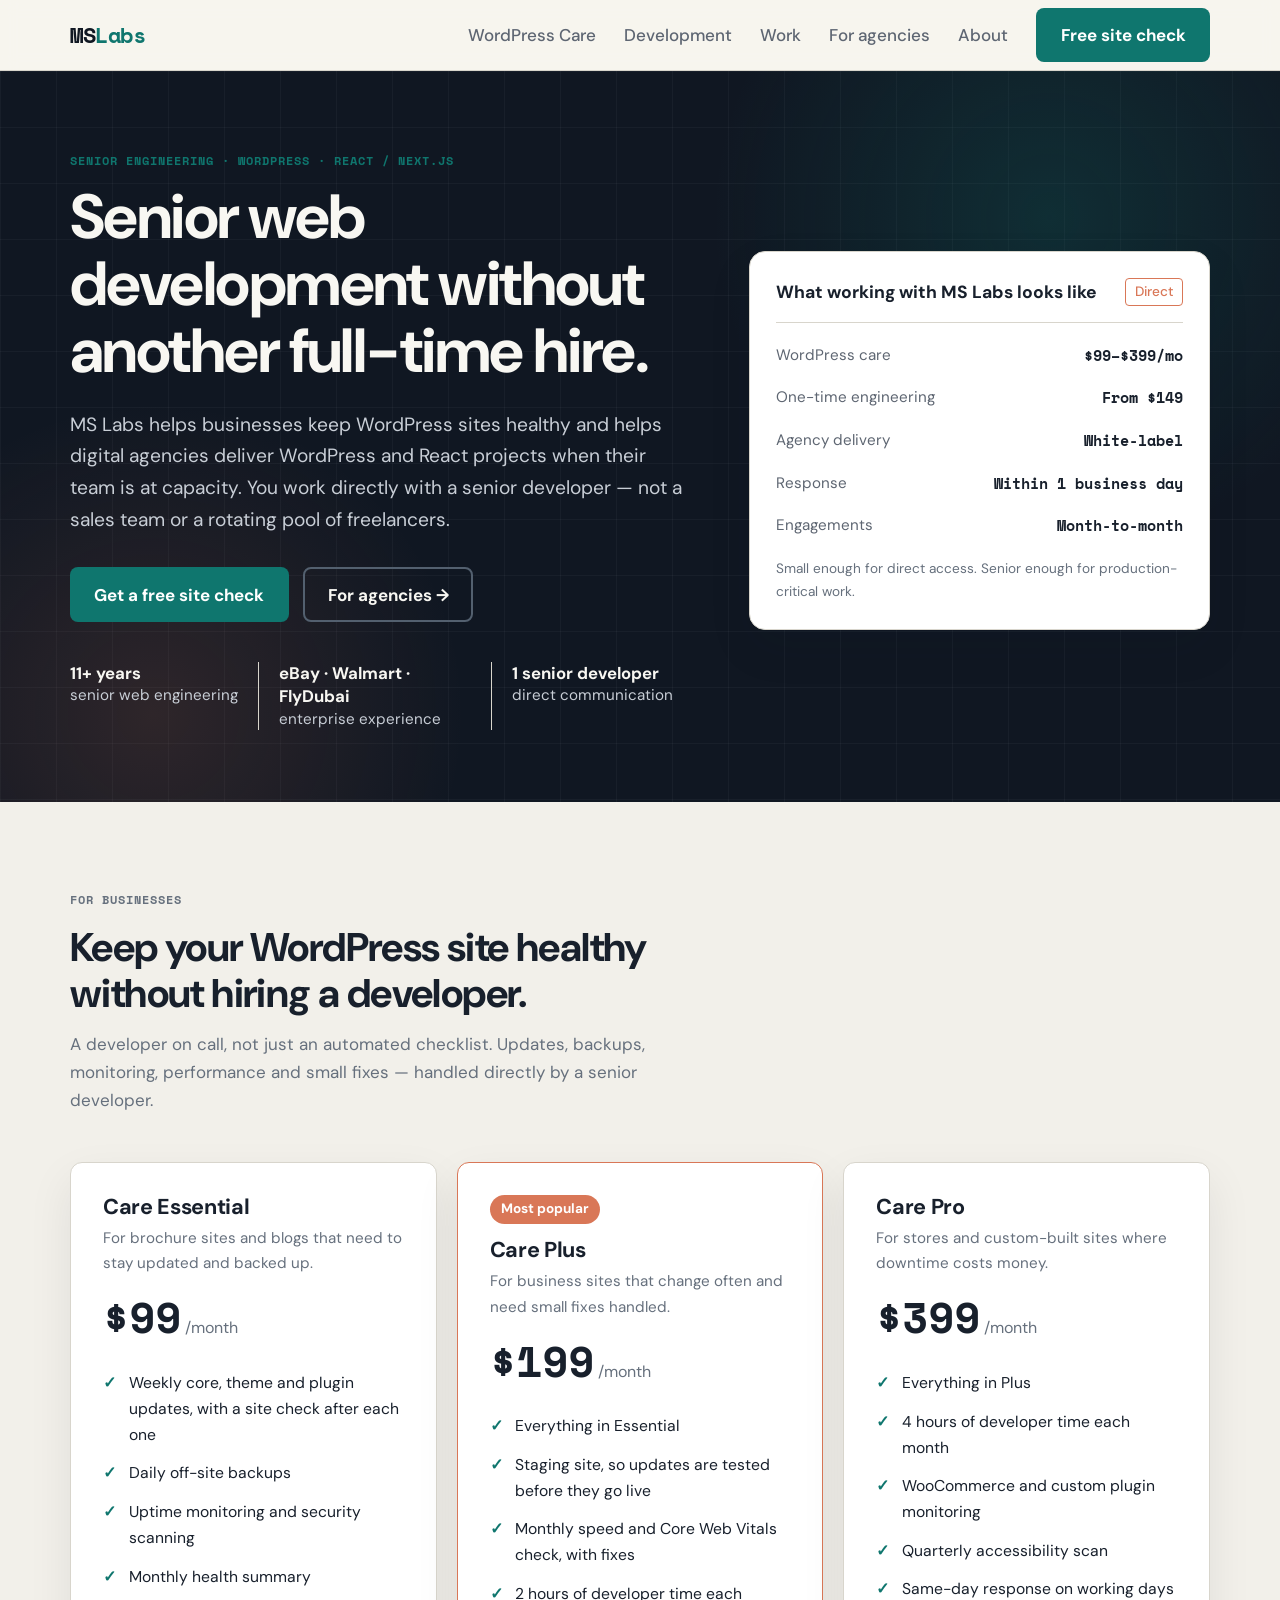
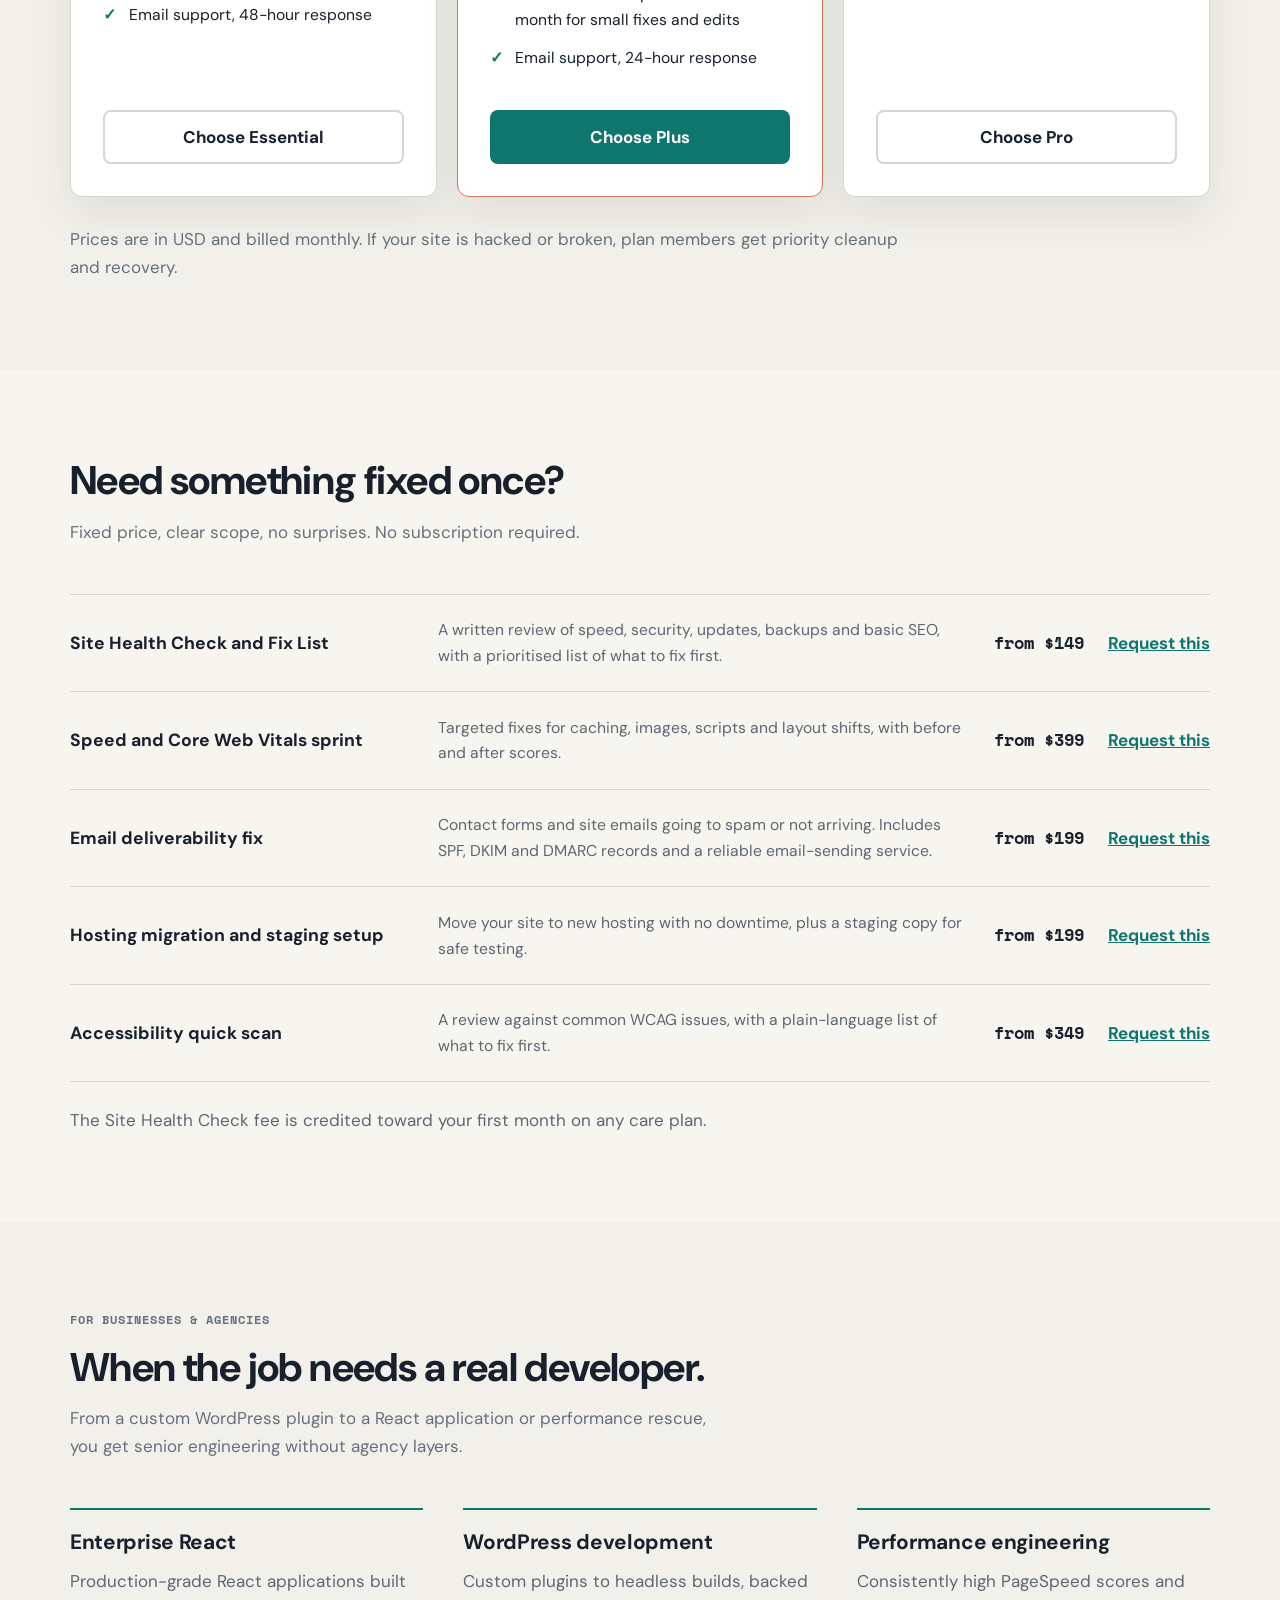
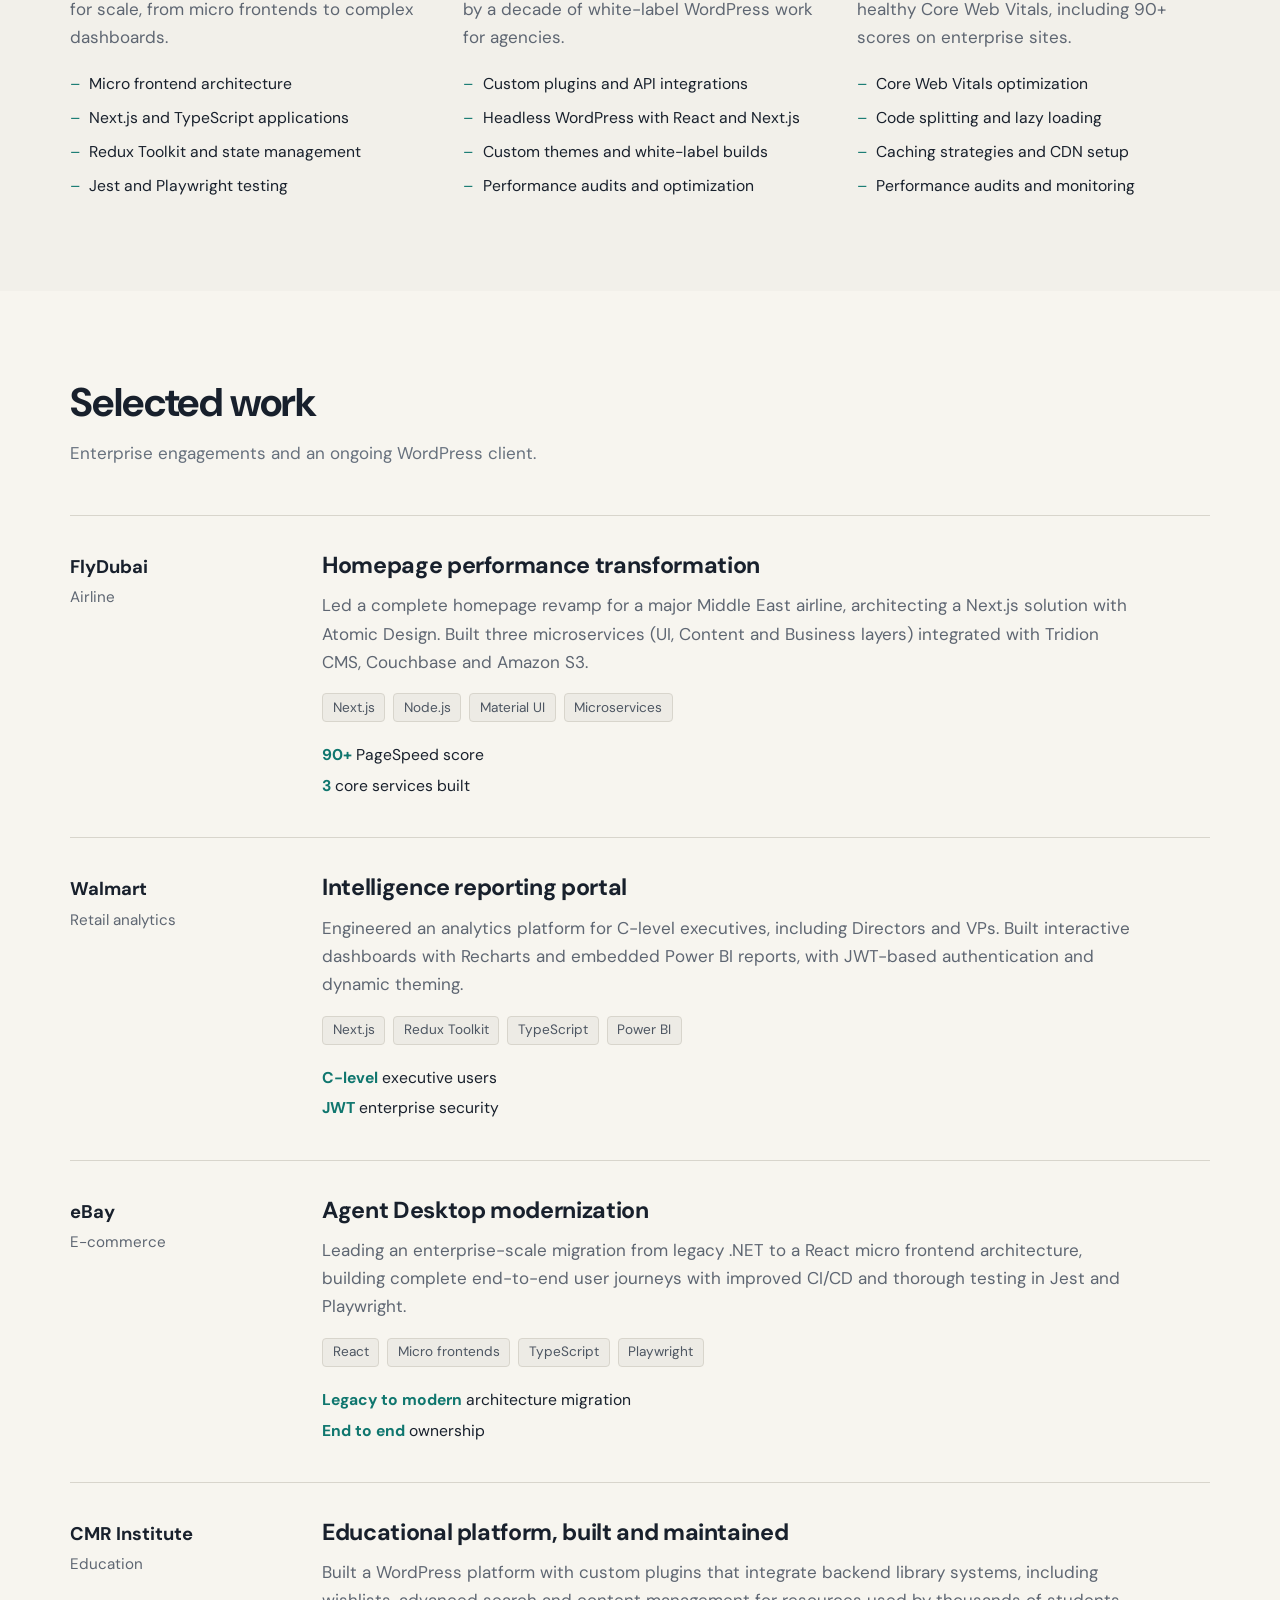
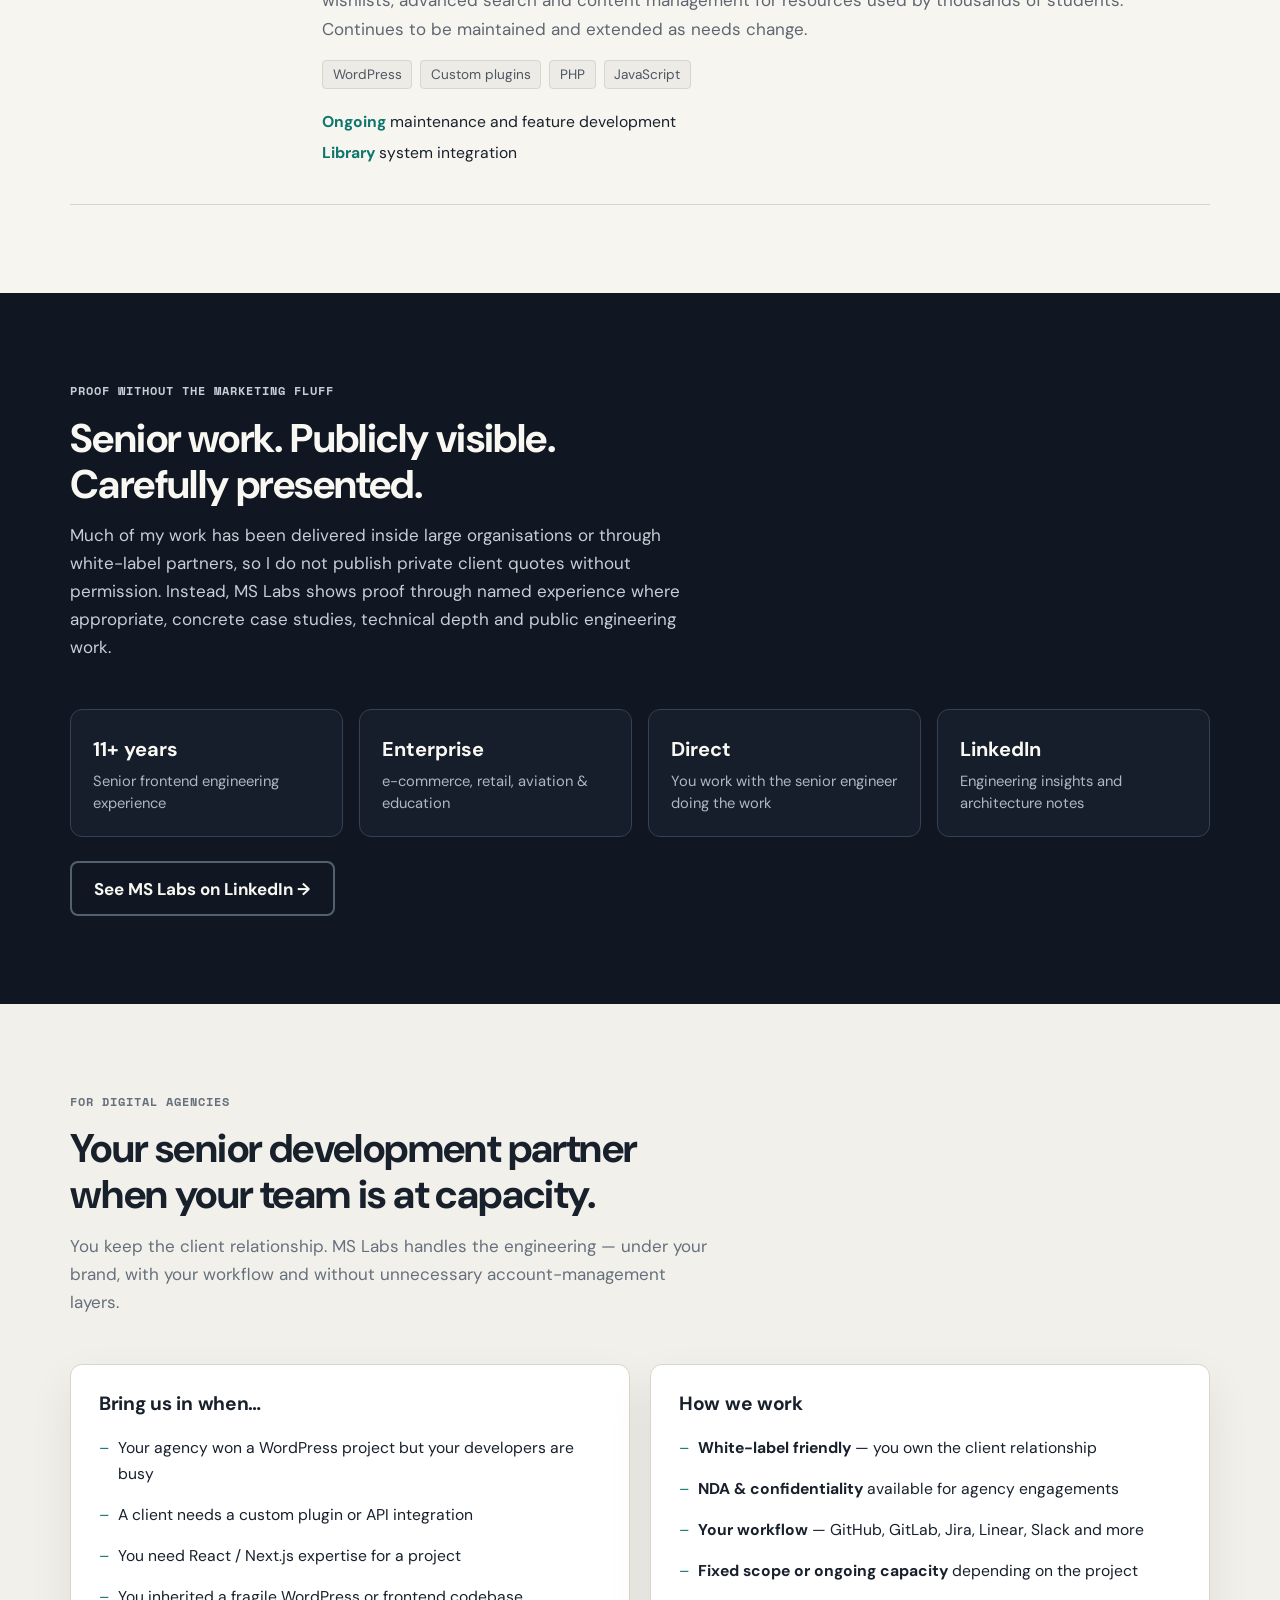
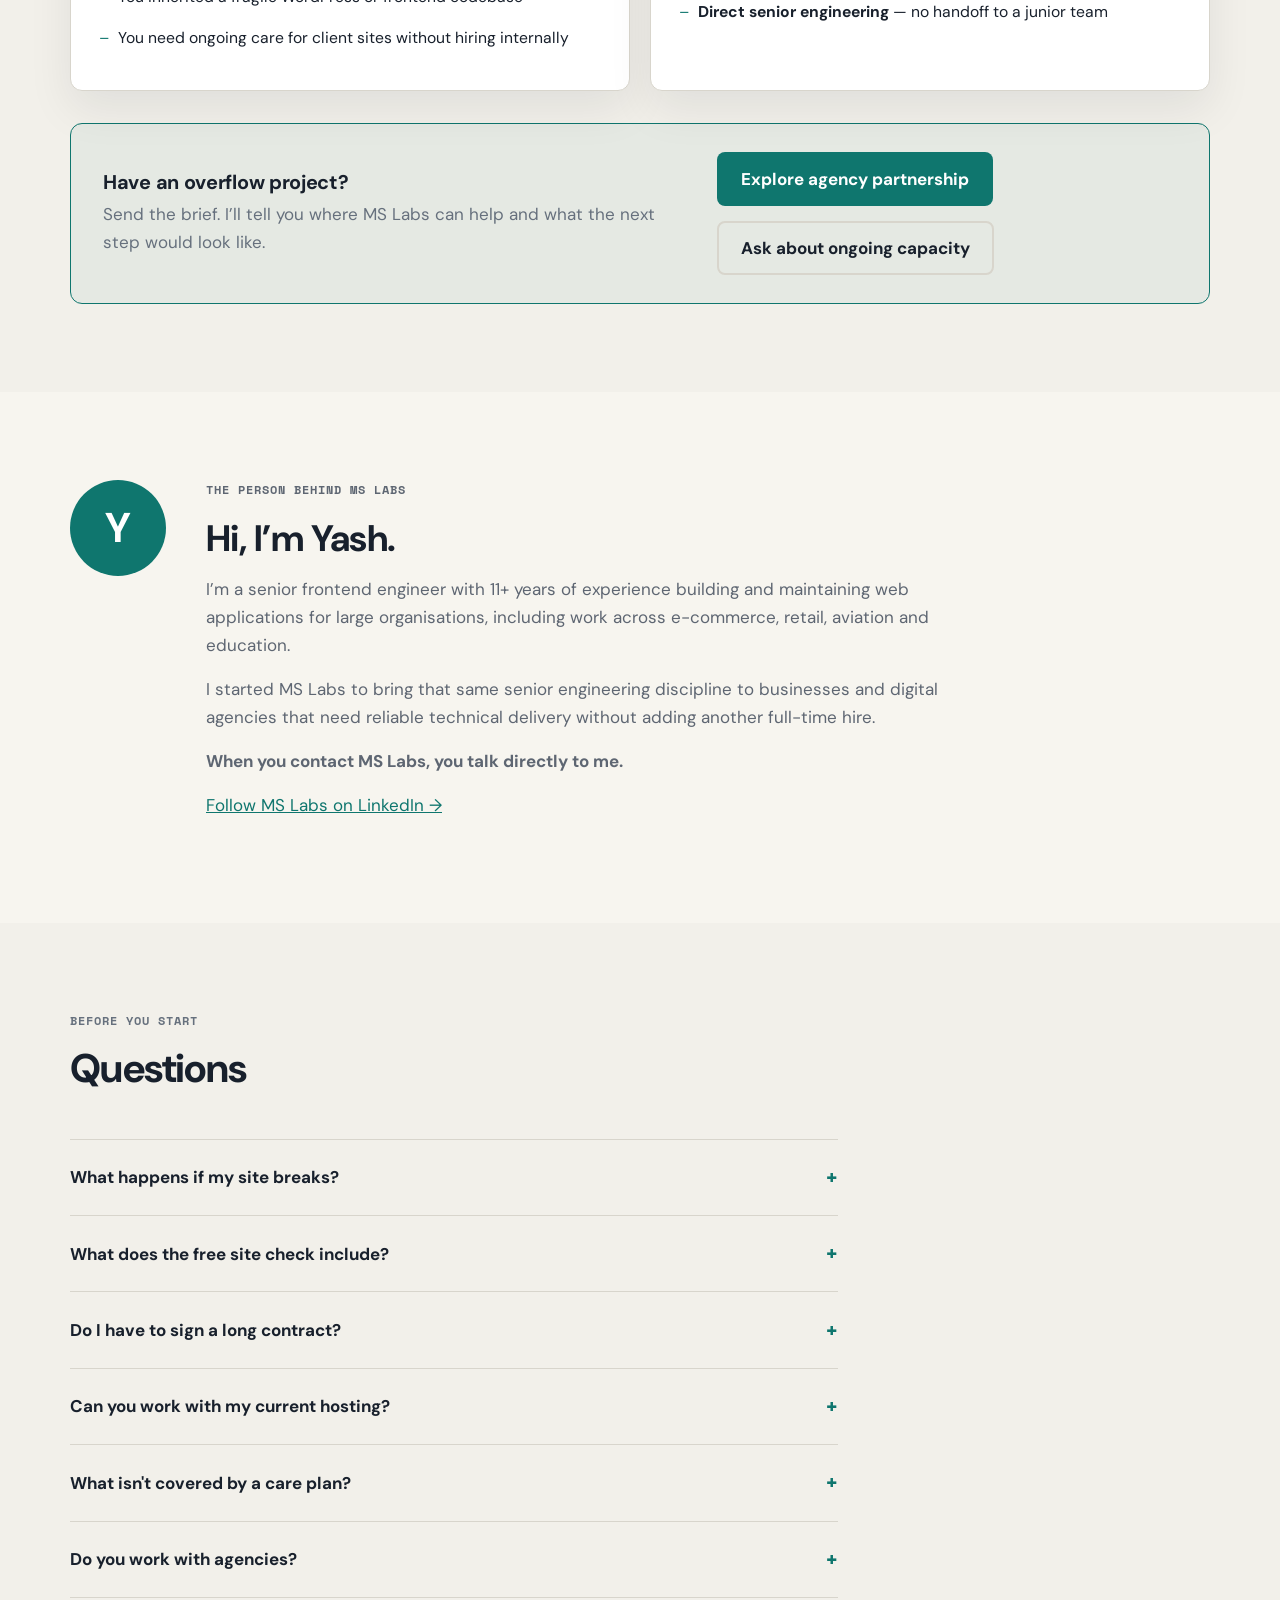
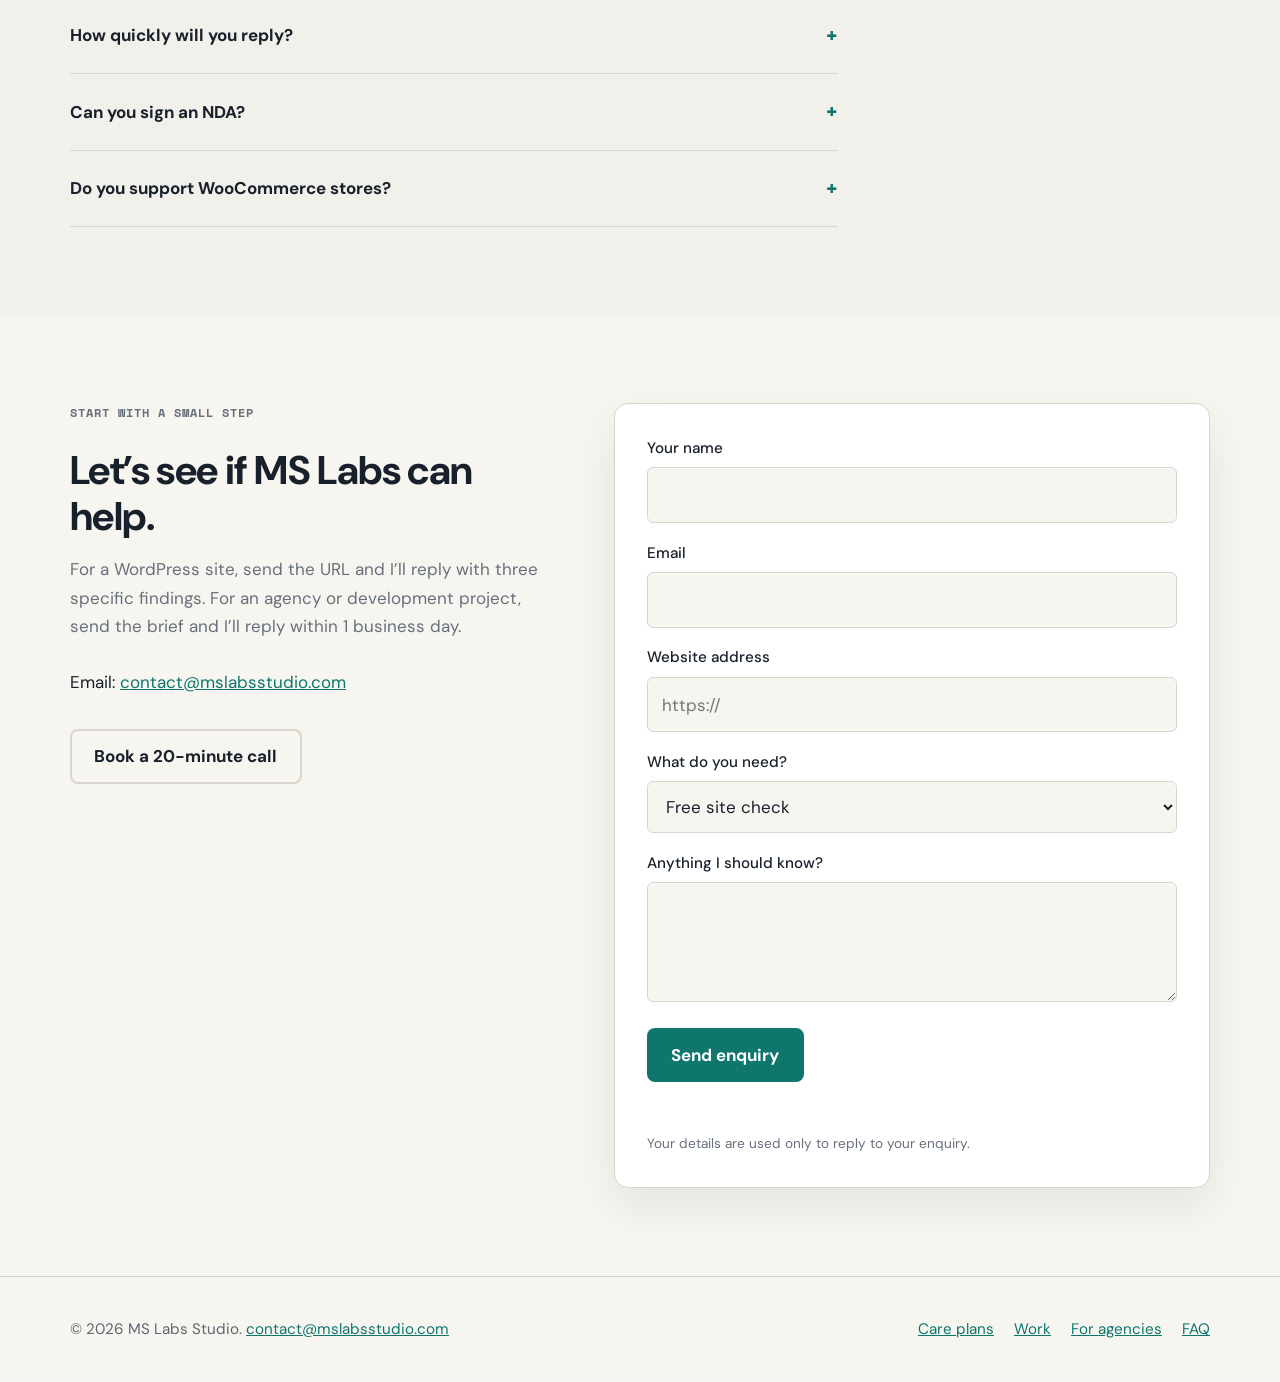
==== commit 17dba539: "Update index.html v3" ====
--- a/index.html
+++ b/index.html
@@ -1,24 +1,25 @@
+
 <!DOCTYPE html>
 <html lang="en">
 
 <head>
     <meta charset="UTF-8">
     <meta name="viewport" content="width=device-width, initial-scale=1.0">
-    <title>WordPress Care Plans &amp; Maintenance | MS Labs Studio</title>
+    <title>WordPress Care &amp; Senior React Development | MS Labs Studio</title>
     <meta name="description"
-        content="Developer-led WordPress care plans, speed fixes and white-label development for small businesses and agencies in the US and Europe. Month to month.">
+        content="Senior WordPress care, custom plugin development and white-label React/Next.js delivery for businesses and digital agencies in the US, UK and Europe.">
     <link rel="canonical" href="https://mslabsstudio.com/">
-    <meta name="theme-color" content="#070E1B">
+    <meta name="theme-color" content="#F2F0EA">
 
     <meta property="og:type" content="website">
-    <meta property="og:title" content="WordPress Care Plans &amp; Maintenance | MS Labs Studio">
+    <meta property="og:title" content="WordPress Care &amp; Senior React Development | MS Labs Studio">
     <meta property="og:description"
-        content="Your WordPress site, kept fast, secure and working by a senior developer. Month-to-month care plans, one-time fixes and white-label development.">
+        content="Senior WordPress care, custom plugin development and white-label React/Next.js delivery without another full-time hire.">
     <meta property="og:url" content="https://mslabsstudio.com/">
     <meta name="twitter:card" content="summary">
 
     <link rel="icon"
-        href="data:image/svg+xml,%3Csvg xmlns='http://www.w3.org/2000/svg' viewBox='0 0 64 64'%3E%3Crect width='64' height='64' rx='14' fill='%230A1628'/%3E%3Ctext x='32' y='42' font-family='monospace' font-size='28' font-weight='700' text-anchor='middle' fill='%2338BDF8'%3EMS%3C/text%3E%3C/svg%3E">
+        href="data:image/svg+xml,%3Csvg xmlns='http://www.w3.org/2000/svg' viewBox='0 0 64 64'%3E%3Crect width='64' height='64' rx='14' fill='%23101722'/%3E%3Ctext x='32' y='42' font-family='monospace' font-size='28' font-weight='700' text-anchor='middle' fill='%230F766E'%3EMS%3C/text%3E%3C/svg%3E">
 
     <link rel="preconnect" href="https://fonts.googleapis.com">
     <link rel="preconnect" href="https://fonts.gstatic.com" crossorigin>
@@ -33,8 +34,8 @@
         "name": "MS Labs Studio",
         "url": "https://mslabsstudio.com/",
         "email": "contact@mslabsstudio.com",
-        "description": "Developer-led WordPress care plans, speed fixes and white-label React and WordPress development for small businesses and agencies in the US and Europe.",
-        "areaServed": ["United States", "Europe"],
+        "description": "Senior WordPress care, custom plugin development and white-label React and WordPress development for businesses and digital agencies in the US, UK and Europe.",
+        "areaServed": ["United States", "United Kingdom", "Europe", "Australia"],
         "priceRange": "$99-$399 per month",
         "knowsAbout": ["WordPress", "WordPress maintenance", "React", "Next.js", "Core Web Vitals"]
     }
@@ -106,16 +107,16 @@
 
     <style>
         :root {
-            --ink: #070E1B;
-            --navy: #0A1628;
-            --panel: #0F203B;
-            --line: #22344F;
-            --text: #E8EEF7;
-            --muted: #A3B4CC;
-            --signal: #38BDF8;
-            --signal-hover: #7DD3FC;
-            --amber: #F5B83D;
-            --on-signal: #04121F;
+            --ink: #101722;
+            --navy: #F2F0EA;
+            --panel: #FFFFFF;
+            --line: #D8D5CC;
+            --text: #18202C;
+            --muted: #5E6672;
+            --signal: #0F766E;
+            --signal-hover: #14A39A;
+            --amber: #D97757;
+            --on-signal: #FFFFFF;
         }
 
         *,
@@ -442,7 +443,7 @@
         .meter {
             height: 6px;
             margin-top: 0.45rem;
-            background: #17294A;
+            background: #E7E4DC;
             border-radius: 3px;
             overflow: hidden;
         }
@@ -494,7 +495,7 @@
             margin-bottom: 0.9rem;
             padding: 0.2rem 0.7rem;
             background: var(--amber);
-            color: #241800;
+            color: #FFFFFF;
             border-radius: 999px;
             font-size: 0.85rem;
             font-weight: 700;
@@ -971,8 +972,116 @@
             list-style: none;
         }
 
+        /* Conversion additions */
+        .eyebrow {
+            margin: 0 0 0.8rem;
+            color: var(--signal);
+            font-family: 'Space Mono', monospace;
+            font-size: 0.78rem;
+            font-weight: 700;
+            letter-spacing: 0.08em;
+            text-transform: uppercase;
+        }
+
+        .agency-grid {
+            display: grid;
+            grid-template-columns: 1fr 1fr;
+            gap: 1.25rem;
+            margin-bottom: 2rem;
+        }
+
+        .agency-copy {
+            padding: 1.75rem;
+            background: var(--panel);
+            border: 1px solid var(--line);
+            border-radius: 12px;
+        }
+
+        .agency-copy h3 {
+            font-size: 1.2rem;
+            margin-bottom: 1rem;
+        }
+
+        .agency-copy .dash li {
+            margin-bottom: 0.45rem;
+        }
+
+        .agency-cta {
+            display: flex;
+            justify-content: space-between;
+            align-items: center;
+            gap: 2rem;
+            padding: 1.75rem 2rem;
+            border: 1px solid var(--signal);
+            border-radius: 12px;
+            background: rgba(56, 189, 248, 0.04);
+        }
+
+        .agency-cta h3 {
+            margin-bottom: 0.35rem;
+        }
+
+        .agency-cta p {
+            color: var(--muted);
+        }
+
+        .about-founder {
+            max-width: 64rem;
+        }
+
+
+        /* 2026 visual refresh: warm editorial base + technical teal */
+        body { background: #F7F5EF; color: #18202C; }
+        .band-alt { background: #F2F0EA; }
+        .site-header { background: rgba(247,245,239,0.94); border-bottom-color: #D8D5CC; }
+        .logo, .logo:hover { color: #101722; }
+        .nav-links a:not(.btn):hover { color: #101722; }
+        .nav-toggle { color: #18202C; border-color: #D8D5CC; }
+        .hero {
+            background-color: #101722;
+            color: #F8F7F2;
+            background-image: radial-gradient(circle at 82% 20%, rgba(15,118,110,.24), transparent 28%),
+                radial-gradient(circle at 12% 88%, rgba(217,119,87,.15), transparent 24%),
+                linear-gradient(rgba(255,255,255,.035) 1px, transparent 1px),
+                linear-gradient(90deg, rgba(255,255,255,.035) 1px, transparent 1px);
+            background-size: auto, auto, 56px 56px, 56px 56px;
+        }
+        .hero-lead, .proof li, .section-head p, .plan-for, .price small, .plans-note, .contact-info p, .privacy, .agency-cta p, .report-note, .faq details p { color: #66707D; }
+        .hero .hero-lead, .hero .proof li { color: #C8CED6; }
+        .hero .proof strong { color: #F8F7F2; }
+        .hero .btn-ghost { border-color: #53606F; color: #F8F7F2; }
+        .hero .btn-ghost:hover { border-color: #14A39A; color: #F8F7F2; }
+        .report, .plan, .agency-copy, .contact-form { background: #FFFFFF; border-color: #D8D5CC; box-shadow: 0 18px 45px rgba(16,23,34,.08); }
+        .report { color: #18202C; }
+        .meter { background: #E7E4DC; }
+        .plan-popular { border-color: #D97757; }
+        .badge { background: #D97757; color: #FFFFFF; }
+        .work-item { border-color: #D8D5CC; }
+        .stack li { background: #EDEBE5; color: #4D5662; }
+        .outcomes strong { color: #0F766E; }
+        .agency-cta { border-color: #0F766E; background: rgba(15,118,110,.055); }
+        .proof-band { background: #101722; color: #F8F7F2; }
+        .proof-band .section-head p { color: #C8CED6; }
+        .proof-cards { display:grid; grid-template-columns:repeat(4,1fr); gap:1rem; margin:2rem 0 1.5rem; }
+        .proof-card { padding:1.4rem; border:1px solid #344252; border-radius:12px; background:#151E2A; }
+        .proof-card strong { display:block; color:#F8F7F2; font-size:1.25rem; margin-bottom:.35rem; }
+        .proof-card span { display:block; color:#AEB7C3; font-size:.92rem; line-height:1.45; }
+        .proof-band .btn-ghost { border-color:#53606F; color:#F8F7F2; }
+        .field input, .field select, .field textarea { background:#F7F5EF; color:#18202C; border-color:#D8D5CC; }
+        .site-footer { border-top-color:#D8D5CC; }
+        @media (max-width: 920px) { .proof-cards { grid-template-columns:repeat(2,1fr); } }
+        @media (max-width: 600px) { .proof-cards { grid-template-columns:1fr; } }
+
         /* Responsive */
         @media (max-width: 920px) {
+            .agency-grid {
+                grid-template-columns: 1fr;
+            }
+
+            .agency-cta {
+                flex-direction: column;
+                align-items: flex-start;
+            }
             .hero-grid,
             .split,
             .contact-grid {
@@ -1102,11 +1211,11 @@
             <button class="nav-toggle" id="nav-toggle" type="button" aria-expanded="false"
                 aria-controls="nav-links">Menu</button>
             <ul class="nav-links" id="nav-links">
-                <li><a href="#plans">Care plans</a></li>
-                <li><a href="#fixes">One-time fixes</a></li>
+                <li><a href="#plans">WordPress Care</a></li>
+                <li><a href="#services">Development</a></li>
                 <li><a href="#work">Work</a></li>
-                <li><a href="#agencies">For agencies</a></li>
-                <li><a href="#faq">FAQ</a></li>
+                <li><a href="agency-partner.html">For agencies</a></li>
+                <li><a href="#about">About</a></li>
                 <li><a class="btn btn-primary" href="#contact" data-interest="check">Free site check</a></li>
             </ul>
         </div>
@@ -1117,51 +1226,45 @@
         <section class="hero" id="top">
             <div class="container hero-grid">
                 <div>
-                    <h1>Your WordPress site, kept fast, secure and working by a senior developer.</h1>
+                    <p class="eyebrow">Senior engineering · WordPress · React / Next.js</p>
+                    <h1>Senior web development without another full-time hire.</h1>
                     <p class="hero-lead">
-                        MS Labs looks after WordPress sites for small businesses and agencies in the US and Europe:
-                        updates, daily backups, speed and security checks, and a developer who answers when something
-                        breaks.
+                        MS Labs helps businesses keep WordPress sites healthy and helps digital agencies deliver
+                        WordPress and React projects when their team is at capacity. You work directly with a senior
+                        developer — not a sales team or a rotating pool of freelancers.
                     </p>
                     <div class="hero-actions">
                         <a class="btn btn-primary" href="#contact" data-interest="check">Get a free site check</a>
-                        <a class="btn btn-ghost" href="#plans">See care plans</a>
+                        <a class="btn btn-ghost" href="#agencies" data-interest="agency">For agencies →</a>
                     </div>
                     <ul class="proof">
-                        <li><strong>11+ years</strong>in frontend and WordPress</li>
-                        <li><strong>90+ PageSpeed</strong>on enterprise sites</li>
-                        <li><strong>Month to month</strong>no long contracts</li>
+                        <li><strong>11+ years</strong>senior web engineering</li>
+                        <li><strong>eBay · Walmart · FlyDubai</strong>enterprise experience</li>
+                        <li><strong>1 senior developer</strong>direct communication</li>
                     </ul>
                 </div>
 
                 <aside class="report" aria-labelledby="report-title">
                     <div class="report-head">
-                        <h2 id="report-title">Monthly health summary</h2>
-                        <span class="tag-sample">Sample</span>
+                        <h2 id="report-title">What working with MS Labs looks like</h2>
+                        <span class="tag-sample">Direct</span>
                     </div>
                     <div class="report-row">
-                        <div class="report-line"><span>Updates applied</span><span>14 plugins, 1 core</span></div>
+                        <div class="report-line"><span>WordPress care</span><span>$99–$399/mo</span></div>
                     </div>
                     <div class="report-row">
-                        <div class="report-line"><span>Backups verified</span><span>30 of 30 days</span></div>
-                        <div class="meter" aria-hidden="true"><span style="--w: 100%"></span></div>
+                        <div class="report-line"><span>One-time engineering</span><span>From $149</span></div>
                     </div>
                     <div class="report-row">
-                        <div class="report-line"><span>Uptime</span><span>99.98%</span></div>
-                        <div class="meter" aria-hidden="true"><span style="--w: 99.98%"></span></div>
+                        <div class="report-line"><span>Agency delivery</span><span>White-label</span></div>
                     </div>
                     <div class="report-row">
-                        <div class="report-line"><span>Mobile speed score</span><span>94</span></div>
-                        <div class="meter" aria-hidden="true"><span style="--w: 94%"></span></div>
+                        <div class="report-line"><span>Response</span><span>Within 1 business day</span></div>
                     </div>
                     <div class="report-row">
-                        <div class="report-line"><span>Security scan</span><span>No issues</span></div>
-                    </div>
-                    <div class="report-row">
-                        <div class="report-line"><span>Developer time used</span><span>1.5 of 2 hrs</span></div>
-                        <div class="meter" aria-hidden="true"><span style="--w: 75%"></span></div>
-                    </div>
-                    <p class="report-note">A sample of the summary sent each month. Figures are illustrative.</p>
+                        <div class="report-line"><span>Engagements</span><span>Month-to-month</span></div>
+                    </div>
+                    <p class="report-note">Small enough for direct access. Senior enough for production-critical work.</p>
                 </aside>
             </div>
         </section>
@@ -1170,9 +1273,9 @@
         <section class="band band-alt" id="plans">
             <div class="container">
                 <div class="section-head">
-                    <h2>WordPress care plans</h2>
-                    <p>A developer on call, not just an automated checklist. Plans are month to month, and you can
-                        cancel any time.</p>
+                    <p class="eyebrow">For businesses</p>
+                    <h2>Keep your WordPress site healthy without hiring a developer.</h2>
+                    <p>A developer on call, not just an automated checklist. Updates, backups, monitoring, performance and small fixes — handled directly by a senior developer.</p>
                 </div>
 
                 <div class="plans">
@@ -1283,8 +1386,9 @@
         <section class="band band-alt" id="services">
             <div class="container">
                 <div class="section-head">
-                    <h2>Custom development</h2>
-                    <p>Bigger projects, led by the same senior developer, with enterprise-level quality.</p>
+                    <p class="eyebrow">For businesses &amp; agencies</p>
+                    <h2>When the job needs a real developer.</h2>
+                    <p>From a custom WordPress plugin to a React application or performance rescue, you get senior engineering without agency layers.</p>
                 </div>
 
                 <div class="cols3">
@@ -1421,30 +1525,65 @@
             </div>
         </section>
 
+        <!-- Proof -->
+        <section class="band proof-band">
+            <div class="container">
+                <div class="section-head">
+                    <p class="eyebrow">Proof without the marketing fluff</p>
+                    <h2>Senior work. Publicly visible. Carefully presented.</h2>
+                    <p>Much of my work has been delivered inside large organisations or through white-label partners, so I do not publish private client quotes without permission. Instead, MS Labs shows proof through named experience where appropriate, concrete case studies, technical depth and public engineering work.</p>
+                </div>
+                <div class="proof-cards">
+                    <div class="proof-card"><strong>11+ years</strong><span>Senior frontend engineering experience</span></div>
+                    <div class="proof-card"><strong>Enterprise</strong><span>e-commerce, retail, aviation &amp; education</span></div>
+                    <div class="proof-card"><strong>Direct</strong><span>You work with the senior engineer doing the work</span></div>
+                    <div class="proof-card"><strong>LinkedIn</strong><span>Engineering insights and architecture notes</span></div>
+                </div>
+                <a class="btn btn-ghost" href="https://www.linkedin.com/company/ms-labs-studio/" target="_blank" rel="noopener">See MS Labs on LinkedIn →</a>
+            </div>
+        </section>
+
         <!-- Agencies -->
         <section class="band band-alt" id="agencies">
-            <div class="container split">
-                <div>
-                    <h2>A white-label developer for your agency</h2>
-                    <p>Overflow capacity from a senior React and WordPress developer, delivered under your brand. No
-                        account managers and no unnecessary meetings.</p>
-                    <ul class="dash">
-                        <li>Prepaid development hours in blocks of 10, 20 or 40</li>
-                        <li>Ongoing care for your clients' sites, white-labelled if you prefer</li>
-                        <li>Custom plugins, headless WordPress and performance work</li>
-                    </ul>
+            <div class="container">
+                <div class="section-head">
+                    <p class="eyebrow">For digital agencies</p>
+                    <h2>Your senior development partner when your team is at capacity.</h2>
+                    <p>You keep the client relationship. MS Labs handles the engineering — under your brand, with your workflow and without unnecessary account-management layers.</p>
+                </div>
+
+                <div class="agency-grid">
+                    <div class="agency-copy">
+                        <h3>Bring us in when…</h3>
+                        <ul class="dash">
+                            <li>Your agency won a WordPress project but your developers are busy</li>
+                            <li>A client needs a custom plugin or API integration</li>
+                            <li>You need React / Next.js expertise for a project</li>
+                            <li>You inherited a fragile WordPress or frontend codebase</li>
+                            <li>You need ongoing care for client sites without hiring internally</li>
+                        </ul>
+                    </div>
+                    <div class="agency-copy">
+                        <h3>How we work</h3>
+                        <ul class="dash">
+                            <li><strong>White-label friendly</strong> — you own the client relationship</li>
+                            <li><strong>NDA &amp; confidentiality</strong> available for agency engagements</li>
+                            <li><strong>Your workflow</strong> — GitHub, GitLab, Jira, Linear, Slack and more</li>
+                            <li><strong>Fixed scope or ongoing capacity</strong> depending on the project</li>
+                            <li><strong>Direct senior engineering</strong> — no handoff to a junior team</li>
+                        </ul>
+                    </div>
+                </div>
+
+                <div class="agency-cta">
+                    <div>
+                        <h3>Have an overflow project?</h3>
+                        <p>Send the brief. I’ll tell you where MS Labs can help and what the next step would look like.</p>
+                    </div>
                     <div class="button-row">
-                        <a class="btn btn-primary" href="#contact" data-booking data-interest="agency">Book a 15-minute
-                            call</a>
-                        <a class="btn btn-ghost" href="#contact" data-interest="agency"
-                            data-note="Hour packs for my agency">Ask about hour packs</a>
-                    </div>
-                </div>
-                <div class="packs">
-                    <div class="pack"><strong>10</strong><span>hours</span></div>
-                    <div class="pack"><strong>20</strong><span>hours</span></div>
-                    <div class="pack"><strong>40</strong><span>hours</span></div>
-                    <p class="packs-note">Prepaid blocks, used as you need them. Pricing on request.</p>
+                        <a class="btn btn-primary" href="agency-partner.html">Explore agency partnership</a>
+                        <a class="btn btn-ghost" href="#contact" data-interest="agency" data-note="Agency development capacity">Ask about ongoing capacity</a>
+                    </div>
                 </div>
             </div>
         </section>
@@ -1452,18 +1591,15 @@
         <!-- About -->
         <section class="band" id="about">
             <div class="container">
-                <div class="about">
-                    <!-- To use a photo, replace the avatar div with:
-                         <img src="your-photo.jpg" alt="Yash, founder of MS Labs Studio" width="96" height="96"
-                              style="border-radius:50%;object-fit:cover"> -->
+                <div class="about about-founder">
                     <div class="avatar" aria-hidden="true">Y</div>
                     <div>
-                        <h2>Hi, I'm Yash.</h2>
-                        <p>I'm the developer behind MS Labs. For 11+ years I've built and maintained web applications
-                            for large companies, and I now bring the same care to smaller sites that need dependable
-                            upkeep.</p>
-                        <p>When you message MS Labs, you're writing to me, and I'm the one who fixes things.</p>
-                        <p><a href="#" data-linkedin hidden target="_blank" rel="noopener">Connect on LinkedIn</a></p>
+                        <p class="eyebrow">The person behind MS Labs</p>
+                        <h2>Hi, I’m Yash.</h2>
+                        <p>I’m a senior frontend engineer with 11+ years of experience building and maintaining web applications for large organisations, including work across e-commerce, retail, aviation and education.</p>
+                        <p>I started MS Labs to bring that same senior engineering discipline to businesses and digital agencies that need reliable technical delivery without adding another full-time hire.</p>
+                        <p><strong>When you contact MS Labs, you talk directly to me.</strong></p>
+                        <p><a href="https://www.linkedin.com/company/ms-labs-studio/" data-linkedin target="_blank" rel="noopener">Follow MS Labs on LinkedIn →</a></p>
                     </div>
                 </div>
             </div>
@@ -1473,6 +1609,7 @@
         <section class="band band-alt" id="faq">
             <div class="container">
                 <div class="section-head">
+                    <p class="eyebrow">Before you start</p>
                     <h2>Questions</h2>
                 </div>
 
@@ -1508,6 +1645,14 @@
                             clients' sites. Prepaid hour packs are available.</p>
                     </details>
                     <details>
+                        <summary>How quickly will you reply?</summary>
+                        <p>Every enquiry receives a response within 1 business day. Care plans have the response times shown on their plan, with same-day response on working days for Care Pro.</p>
+                    </details>
+                    <details>
+                        <summary>Can you sign an NDA?</summary>
+                        <p>Yes. NDA and confidentiality arrangements can be put in place for agency and project engagements before work begins.</p>
+                    </details>
+                    <details>
                         <summary>Do you support WooCommerce stores?</summary>
                         <p>Yes. Care Pro includes WooCommerce and custom plugin monitoring, which suits stores where
                             downtime costs sales.</p>
@@ -1520,13 +1665,13 @@
         <section class="band" id="contact">
             <div class="container contact-grid">
                 <div class="contact-info">
-                    <h2>Get a free site check</h2>
-                    <p>Send your website address and I'll reply with three specific findings and a suggested fix for
-                        each. No obligation.</p>
+                    <p class="eyebrow">Start with a small step</p>
+                    <h2>Let’s see if MS Labs can help.</h2>
+                    <p>For a WordPress site, send the URL and I’ll reply with three specific findings. For an agency or development project, send the brief and I’ll reply within 1 business day.</p>
                     <ul class="contact-list">
                         <li>Email: <a href="mailto:contact@mslabsstudio.com">contact@mslabsstudio.com</a></li>
                     </ul>
-                    <a class="btn btn-ghost" href="#contact" data-booking>Book a 15-minute call</a>
+                    <a class="btn btn-ghost" href="#contact" data-booking>Book a 20-minute call</a>
                 </div>
 
                 <form class="contact-form" id="contact-form" novalidate>
@@ -1562,7 +1707,7 @@
                         <label for="company">Company (leave empty)</label>
                         <input id="company" name="company" type="text" tabindex="-1" autocomplete="off">
                     </div>
-                    <button class="btn btn-primary" type="submit">Send message</button>
+                    <button class="btn btn-primary" type="submit">Send enquiry</button>
                     <p class="form-status" id="form-status" role="status" aria-live="polite"></p>
                     <p class="privacy">Your details are used only to reply to your enquiry.</p>
                 </form>
@@ -1576,7 +1721,7 @@
             <ul class="footer-links">
                 <li><a href="#plans">Care plans</a></li>
                 <li><a href="#work">Work</a></li>
-                <li><a href="#agencies">For agencies</a></li>
+                <li><a href="agency-partner.html">For agencies</a></li>
                 <li><a href="#faq">FAQ</a></li>
             </ul>
         </div>
@@ -1590,7 +1735,7 @@
             var CONFIG = {
                 email: 'contact@mslabsstudio.com',
                 bookingUrl: '',      // e.g. 'https://cal.com/your-name/15min'. Leave empty to send people to the form.
-                linkedinUrl: '',     // e.g. 'https://www.linkedin.com/company/your-page'. Leave empty to hide the link.
+                linkedinUrl: 'https://www.linkedin.com/company/ms-labs-studio/',     // e.g. 'https://www.linkedin.com/company/your-page'. Leave empty to hide the link.
                 formEndpoint: ''     // e.g. a Formspree URL 'https://formspree.io/f/xxxx'. Leave empty to open the visitor's email app.
             };
 
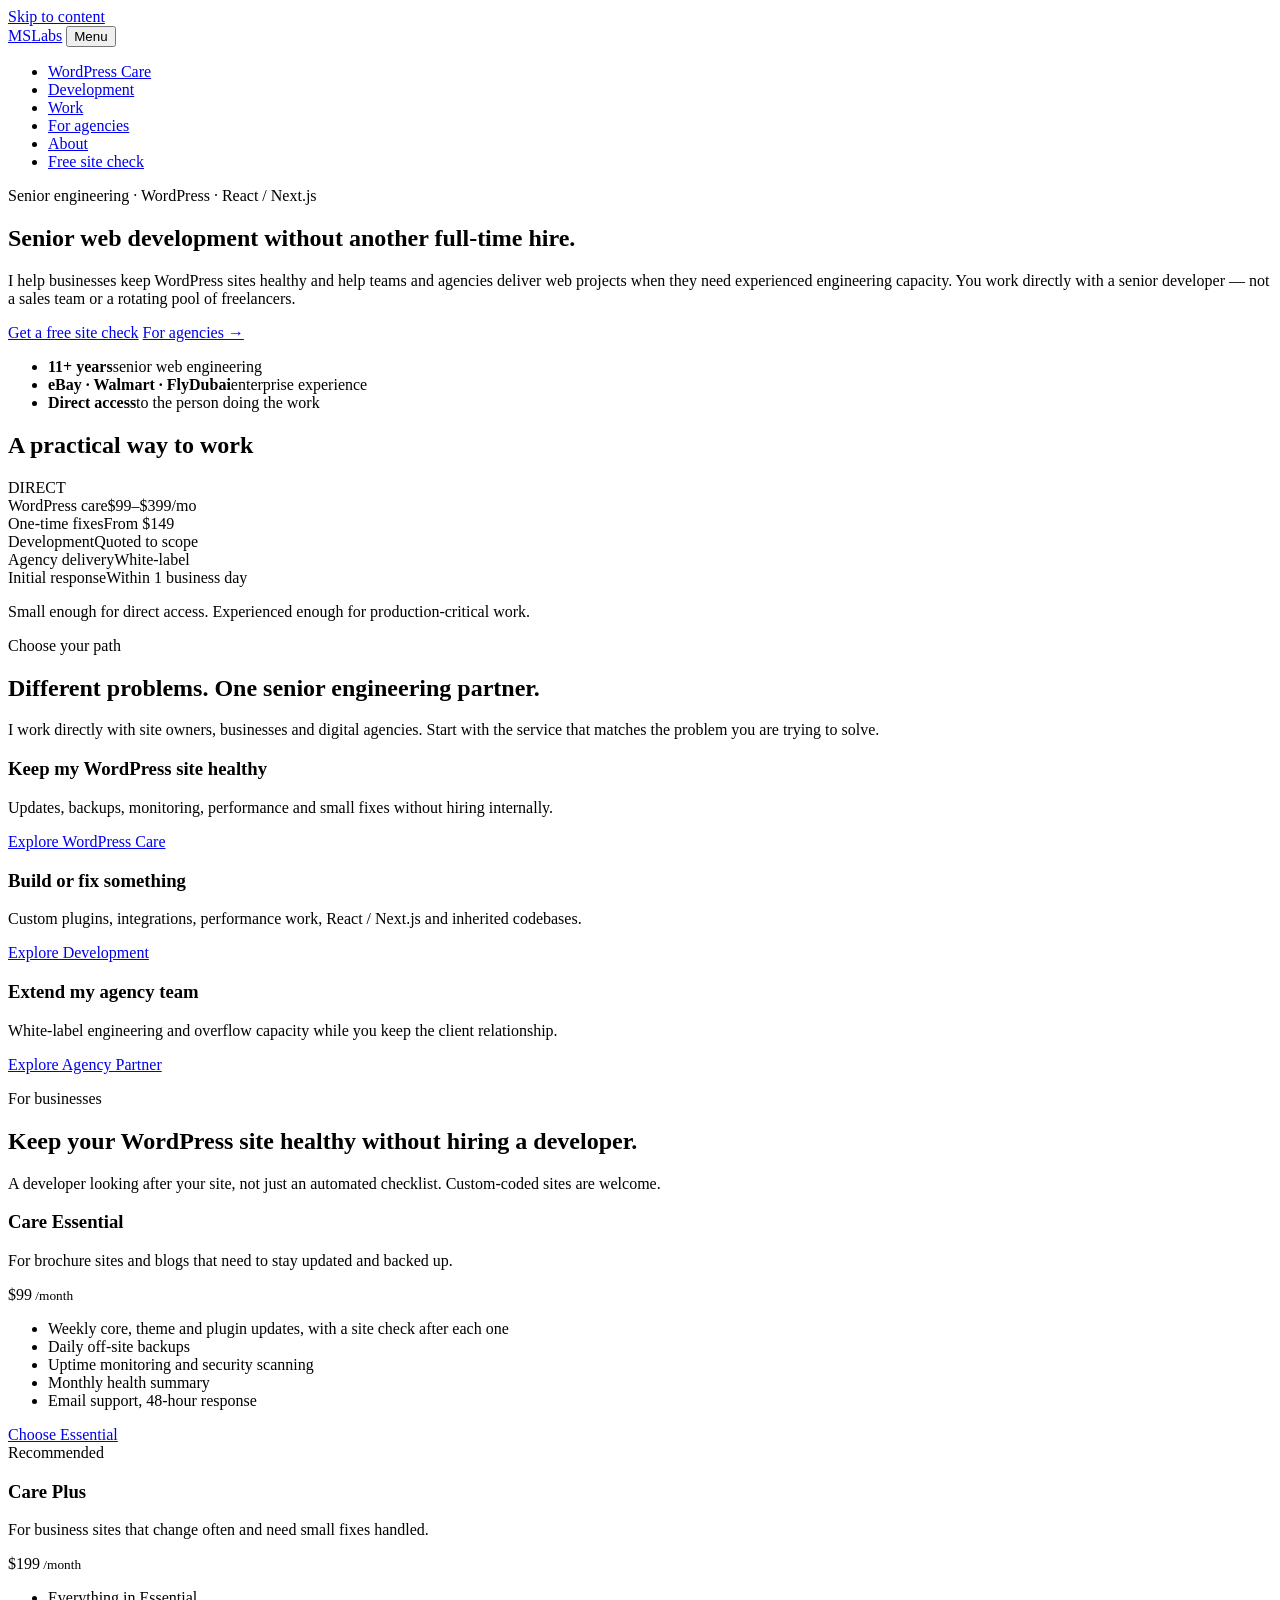
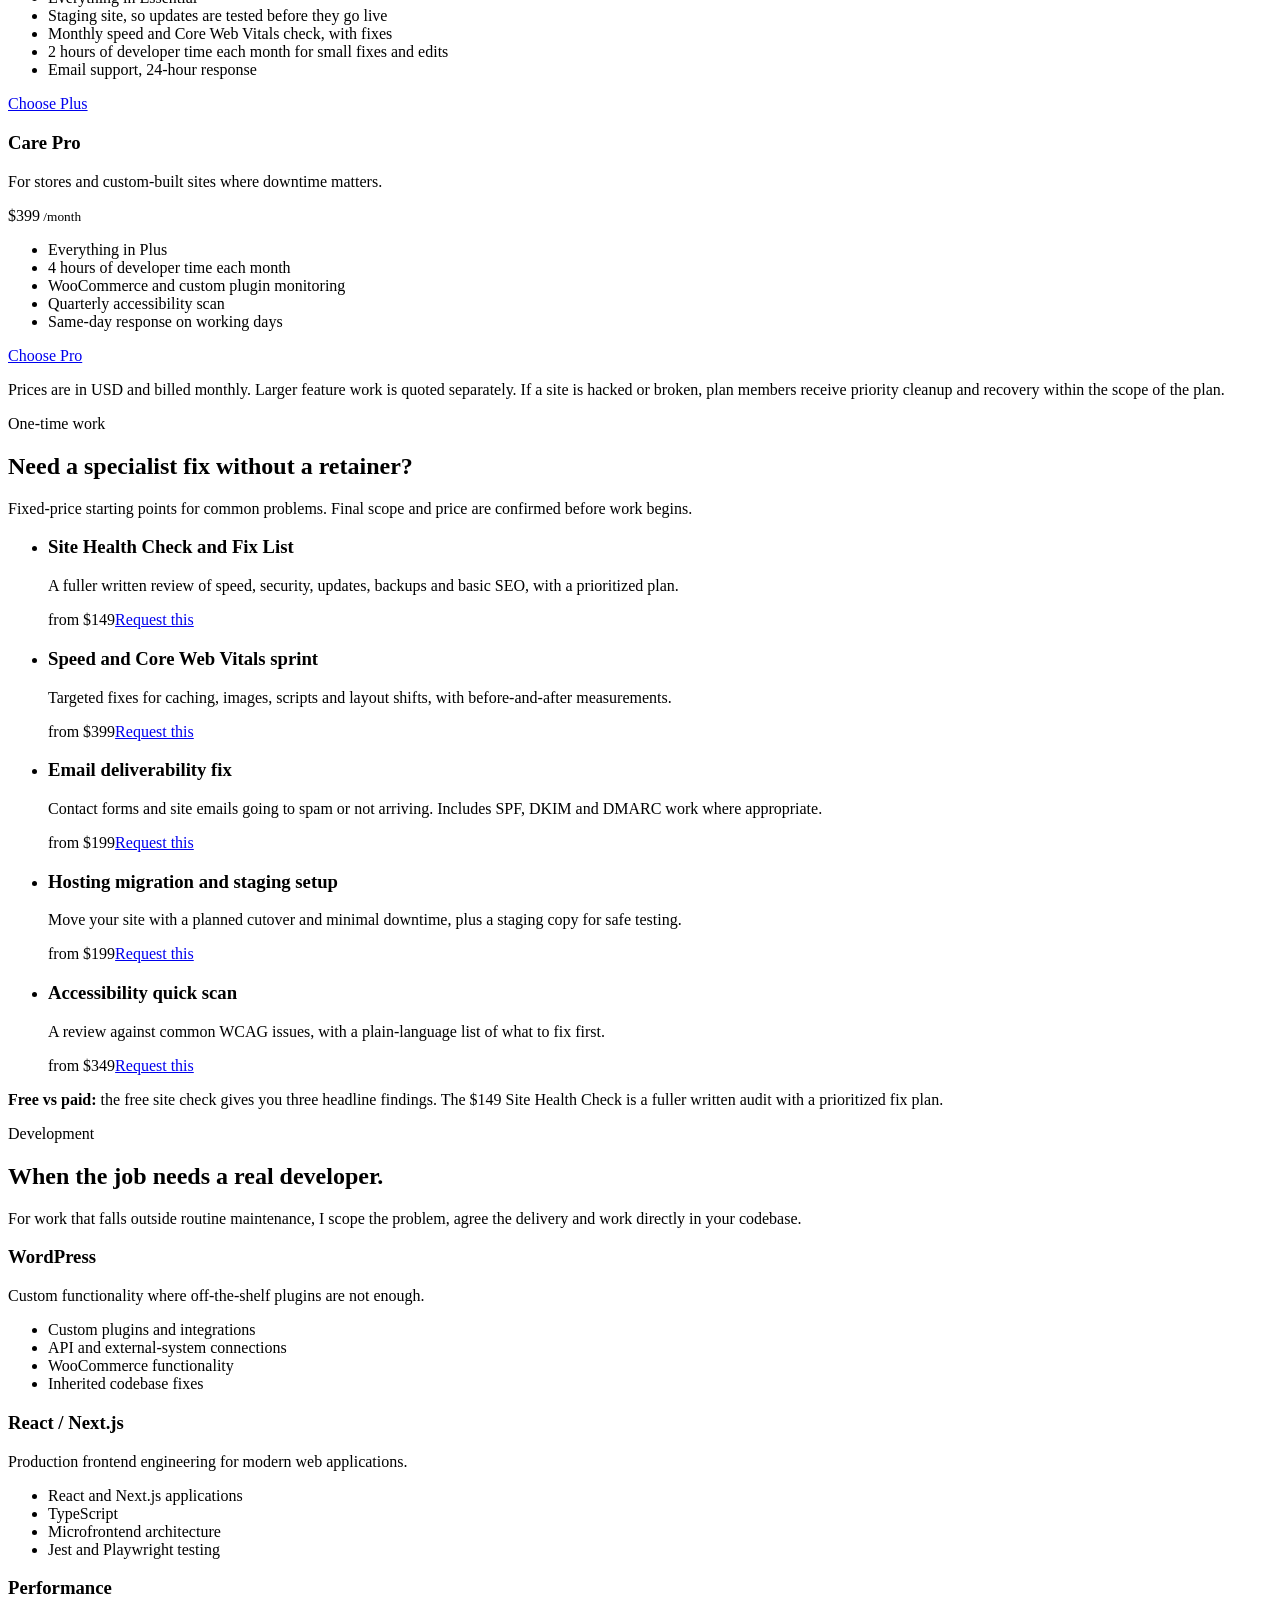
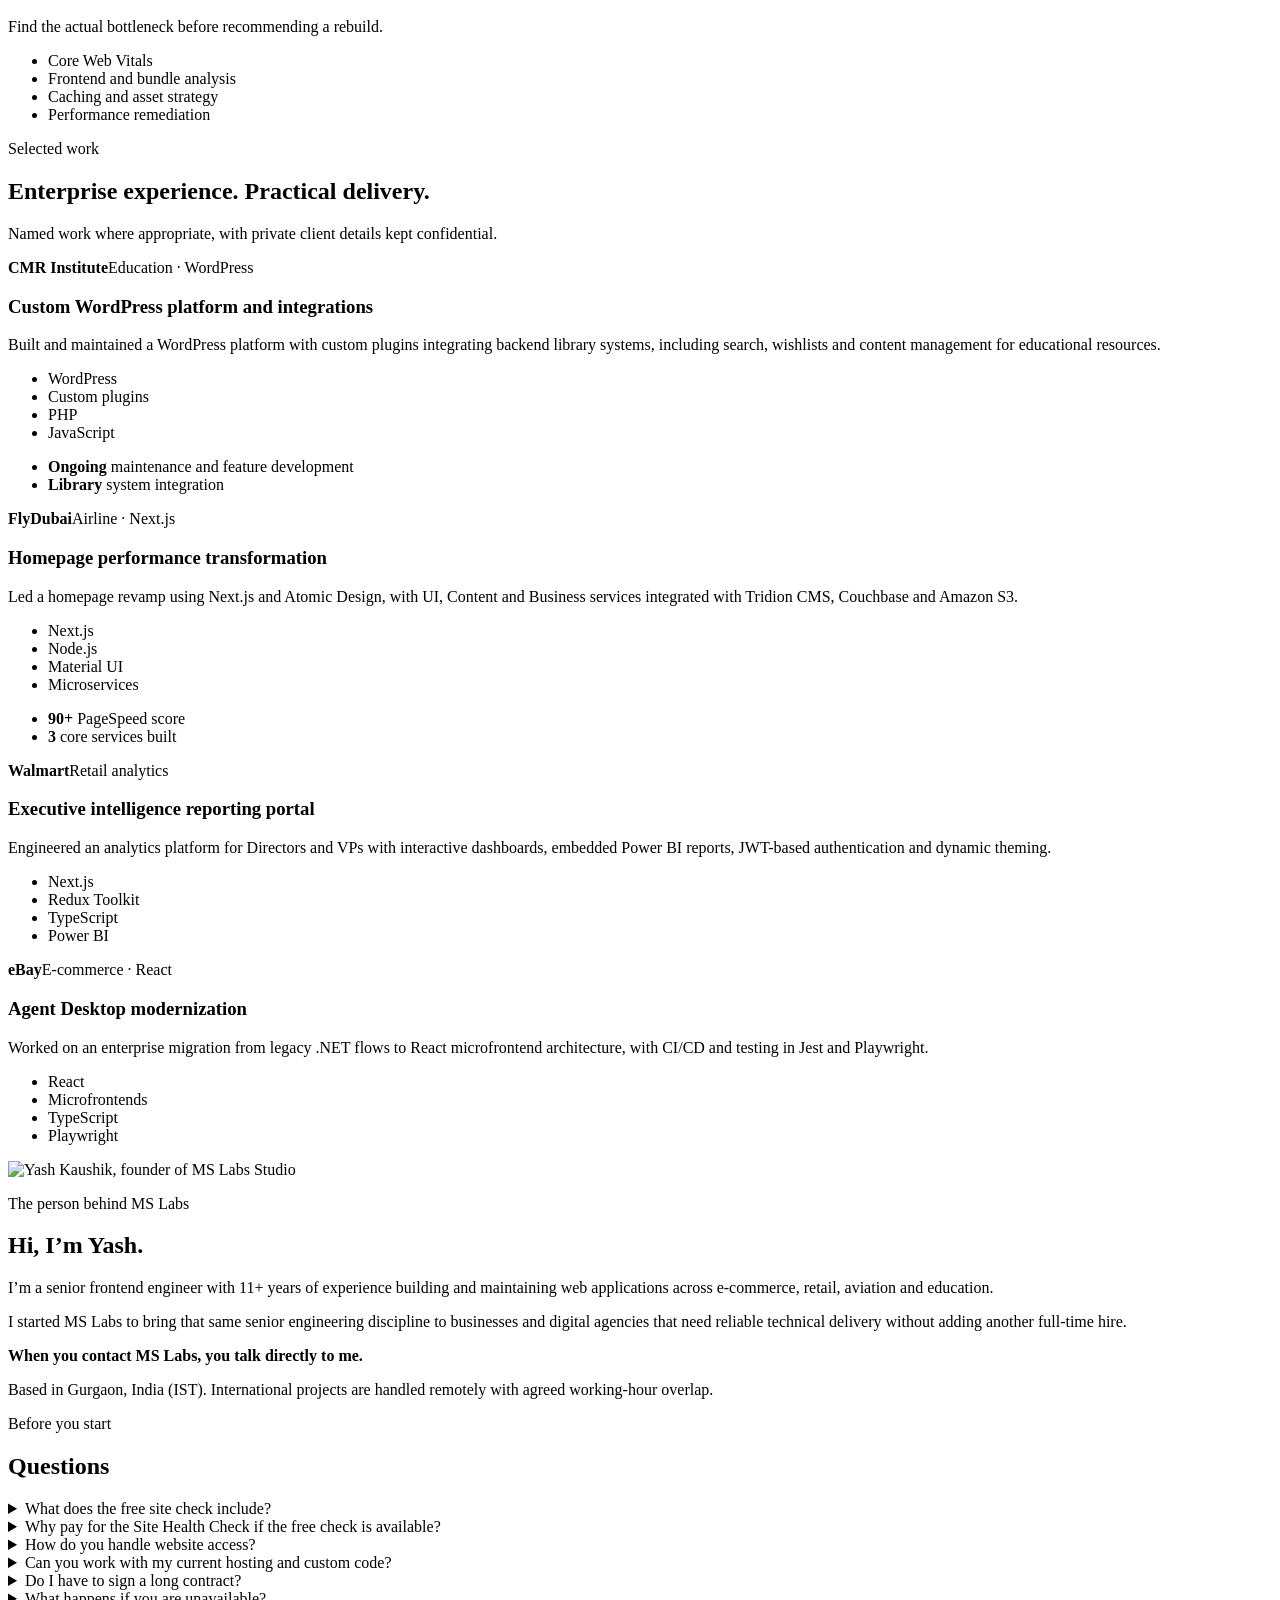
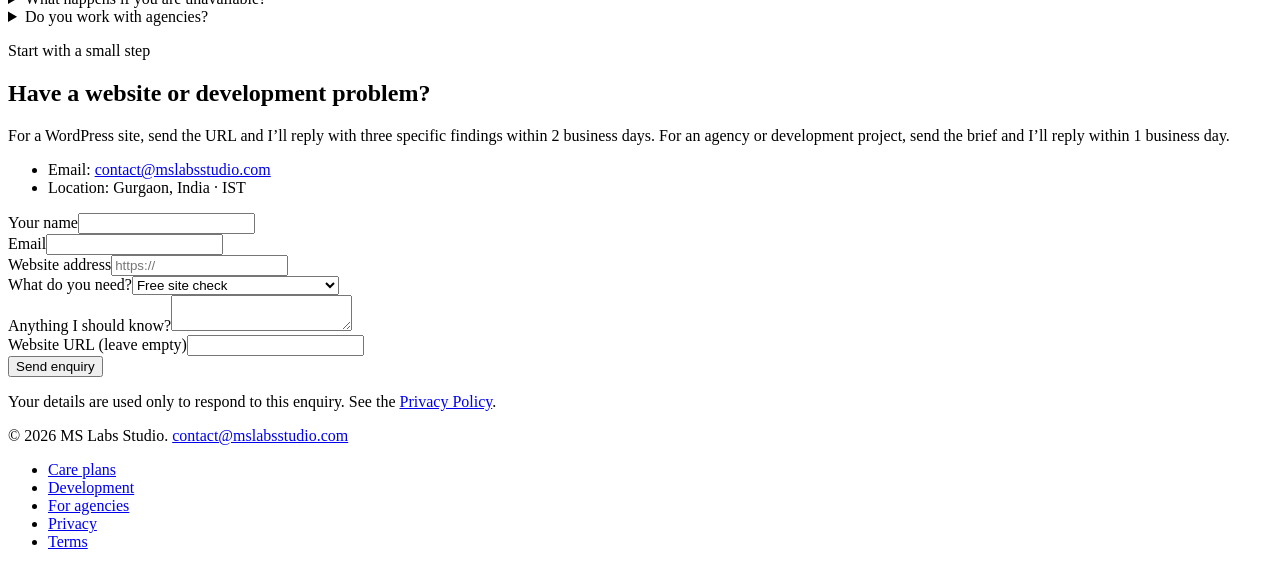
==== commit b468caff: "Update index.html" ====
--- a/index.html
+++ b/index.html
@@ -1,1862 +1,278 @@
 
 <!DOCTYPE html>
 <html lang="en">
-
 <head>
-    <meta charset="UTF-8">
-    <meta name="viewport" content="width=device-width, initial-scale=1.0">
-    <title>WordPress Care &amp; Senior React Development | MS Labs Studio</title>
-    <meta name="description"
-        content="Senior WordPress care, custom plugin development and white-label React/Next.js delivery for businesses and digital agencies in the US, UK and Europe.">
-    <link rel="canonical" href="https://mslabsstudio.com/">
-    <meta name="theme-color" content="#F2F0EA">
-
-    <meta property="og:type" content="website">
-    <meta property="og:title" content="WordPress Care &amp; Senior React Development | MS Labs Studio">
-    <meta property="og:description"
-        content="Senior WordPress care, custom plugin development and white-label React/Next.js delivery without another full-time hire.">
-    <meta property="og:url" content="https://mslabsstudio.com/">
-    <meta name="twitter:card" content="summary">
-
-    <link rel="icon"
-        href="data:image/svg+xml,%3Csvg xmlns='http://www.w3.org/2000/svg' viewBox='0 0 64 64'%3E%3Crect width='64' height='64' rx='14' fill='%23101722'/%3E%3Ctext x='32' y='42' font-family='monospace' font-size='28' font-weight='700' text-anchor='middle' fill='%230F766E'%3EMS%3C/text%3E%3C/svg%3E">
-
-    <link rel="preconnect" href="https://fonts.googleapis.com">
-    <link rel="preconnect" href="https://fonts.gstatic.com" crossorigin>
-    <link
-        href="https://fonts.googleapis.com/css2?family=DM+Sans:wght@400;500;700&family=Space+Mono:wght@400;700&display=swap"
-        rel="stylesheet">
-
-    <script type="application/ld+json">
-    {
-        "@context": "https://schema.org",
-        "@type": "ProfessionalService",
-        "name": "MS Labs Studio",
-        "url": "https://mslabsstudio.com/",
-        "email": "contact@mslabsstudio.com",
-        "description": "Senior WordPress care, custom plugin development and white-label React and WordPress development for businesses and digital agencies in the US, UK and Europe.",
-        "areaServed": ["United States", "United Kingdom", "Europe", "Australia"],
-        "priceRange": "$99-$399 per month",
-        "knowsAbout": ["WordPress", "WordPress maintenance", "React", "Next.js", "Core Web Vitals"]
+<meta charset="UTF-8">
+<meta name="viewport" content="width=device-width, initial-scale=1.0">
+<title>Senior Web Development &amp; WordPress Care | MS Labs Studio</title>
+<meta name="description" content="Senior WordPress care, custom web development, performance work and white-label engineering for businesses and digital agencies.">
+<link rel="canonical" href="https://mslabsstudio.com/">
+<meta name="theme-color" content="#101722">
+<meta property="og:type" content="website">
+<meta property="og:title" content="Senior Web Development &amp; WordPress Care | MS Labs Studio">
+<meta property="og:description" content="Senior WordPress care, custom web development, performance work and white-label engineering for businesses and digital agencies.">
+<meta property="og:url" content="https://mslabsstudio.com/">
+<meta property="og:image" content="https://mslabsstudio.com/og-image.png">
+<meta name="twitter:card" content="summary_large_image">
+<meta name="twitter:title" content="Senior Web Development &amp; WordPress Care | MS Labs Studio">
+<meta name="twitter:description" content="Senior WordPress care, custom web development, performance work and white-label engineering for businesses and digital agencies.">
+<meta name="twitter:image" content="https://mslabsstudio.com/og-image.png">
+<link rel="icon" href="data:image/svg+xml,%3Csvg xmlns='http://www.w3.org/2000/svg' viewBox='0 0 64 64'%3E%3Crect width='64' height='64' rx='14' fill='%23101722'/%3E%3Ctext x='32' y='42' font-family='monospace' font-size='28' font-weight='700' text-anchor='middle' fill='%230F766E'%3EMS%3C/text%3E%3C/svg%3E">
+<link rel="stylesheet" href="styles.css">
+<script type="application/ld+json">{
+  "@context": "https://schema.org",
+  "@type": "ProfessionalService",
+  "name": "MS Labs Studio",
+  "url": "https://mslabsstudio.com/",
+  "email": "contact@mslabsstudio.com",
+  "description": "Senior WordPress care, custom web development and white-label engineering for businesses and digital agencies.",
+  "areaServed": [
+    "United States",
+    "United Kingdom",
+    "Europe"
+  ],
+  "knowsAbout": [
+    "WordPress",
+    "React",
+    "Next.js",
+    "Core Web Vitals",
+    "Custom plugins"
+  ]
+}</script>
+<script type="application/ld+json">{
+  "@context": "https://schema.org",
+  "@type": "FAQPage",
+  "mainEntity": [
+    {
+      "@type": "Question",
+      "name": "What does the free site check include?",
+      "acceptedAnswer": {
+        "@type": "Answer",
+        "text": "I review what is publicly visible and send three specific findings about speed, security or updates, with a short suggested fix for each. It is not a full audit."
+      }
+    },
+    {
+      "@type": "Question",
+      "name": "Why pay for the Site Health Check if the free check is available?",
+      "acceptedAnswer": {
+        "@type": "Answer",
+        "text": "The free check gives three headline findings. The paid Site Health Check is a fuller written review with a prioritized fix list and practical recommendations."
+      }
+    },
+    {
+      "@type": "Question",
+      "name": "Do I have to sign a long contract?",
+      "acceptedAnswer": {
+        "@type": "Answer",
+        "text": "Care plans are month to month. Larger development projects are quoted separately."
+      }
+    },
+    {
+      "@type": "Question",
+      "name": "Can you work with my current hosting and custom code?",
+      "acceptedAnswer": {
+        "@type": "Answer",
+        "text": "Yes. I can usually work with your existing host, theme, plugins and custom code. Access requirements depend on the task."
+      }
+    },
+    {
+      "@type": "Question",
+      "name": "How do you handle website access?",
+      "acceptedAnswer": {
+        "@type": "Answer",
+        "text": "I prefer named user accounts with the minimum access needed and two-factor authentication where available. Access should be removed when it is no longer required."
+      }
+    },
+    {
+      "@type": "Question",
+      "name": "What happens if you are unavailable?",
+      "acceptedAnswer": {
+        "@type": "Answer",
+        "text": "MS Labs is a solo senior-engineer studio, so capacity is intentionally limited. Planned unavailability is communicated in advance; urgent coverage is discussed as part of the engagement rather than promised as 24/7 support."
+      }
+    },
+    {
+      "@type": "Question",
+      "name": "Do you work with agencies?",
+      "acceptedAnswer": {
+        "@type": "Answer",
+        "text": "Yes. Agency partnerships can be white-label, fixed-scope or ongoing capacity. The agency keeps the client relationship."
+      }
     }
-    </script>
-    <script type="application/ld+json">
-    {
-        "@context": "https://schema.org",
-        "@type": "FAQPage",
-        "mainEntity": [
-            {
-                "@type": "Question",
-                "name": "What happens if my site breaks?",
-                "acceptedAnswer": {
-                    "@type": "Answer",
-                    "text": "I fix it. Plan members get priority response and recovery from the latest backup. Updates are backed up first and checked afterwards, and Plus and Pro add a staging site so updates can be tested beforehand."
-                }
-            },
-            {
-                "@type": "Question",
-                "name": "What does the free site check include?",
-                "acceptedAnswer": {
-                    "@type": "Answer",
-                    "text": "Three specific findings about your site's speed, security or updates, sent by email with a short suggested fix for each. No obligation. I only look at what is publicly visible."
-                }
-            },
-            {
-                "@type": "Question",
-                "name": "Do I have to sign a long contract?",
-                "acceptedAnswer": {
-                    "@type": "Answer",
-                    "text": "No. Care plans are month to month and you can cancel any time."
-                }
-            },
-            {
-                "@type": "Question",
-                "name": "Can you work with my current hosting?",
-                "acceptedAnswer": {
-                    "@type": "Answer",
-                    "text": "Yes, I work with most hosts. I will need access to your WordPress admin and, for some tasks, your hosting account."
-                }
-            },
-            {
-                "@type": "Question",
-                "name": "What isn't covered by a care plan?",
-                "acceptedAnswer": {
-                    "@type": "Answer",
-                    "text": "New site builds and larger feature projects are quoted separately. The developer hours in each plan cover small fixes and edits, and extra hours are available if you need them."
-                }
-            },
-            {
-                "@type": "Question",
-                "name": "Do you work with agencies?",
-                "acceptedAnswer": {
-                    "@type": "Answer",
-                    "text": "Yes. I can work under your brand, take on overflow development, and look after your clients' sites. Prepaid hour packs are available."
-                }
-            },
-            {
-                "@type": "Question",
-                "name": "Do you support WooCommerce stores?",
-                "acceptedAnswer": {
-                    "@type": "Answer",
-                    "text": "Yes. Care Pro includes WooCommerce and custom plugin monitoring, which suits stores where downtime costs sales."
-                }
-            }
-        ]
-    }
-    </script>
-
-    <style>
-        :root {
-            --ink: #101722;
-            --navy: #F2F0EA;
-            --panel: #FFFFFF;
-            --line: #D8D5CC;
-            --text: #18202C;
-            --muted: #5E6672;
-            --signal: #0F766E;
-            --signal-hover: #14A39A;
-            --amber: #D97757;
-            --on-signal: #FFFFFF;
-        }
-
-        *,
-        *::before,
-        *::after {
-            box-sizing: border-box;
-        }
-
-        html {
-            scroll-padding-top: 5rem;
-        }
-
-        @media (prefers-reduced-motion: no-preference) {
-            html {
-                scroll-behavior: smooth;
-            }
-        }
-
-        body {
-            margin: 0;
-            font-family: 'DM Sans', -apple-system, 'Segoe UI', sans-serif;
-            font-size: 1.0625rem;
-            line-height: 1.65;
-            color: var(--text);
-            background: var(--ink);
-            overflow-x: hidden;
-        }
-
-        h1,
-        h2,
-        h3 {
-            margin: 0;
-            line-height: 1.15;
-            letter-spacing: -0.015em;
-        }
-
-        p {
-            margin: 0;
-        }
-
-        a {
-            color: var(--signal);
-        }
-
-        a:hover {
-            color: var(--signal-hover);
-        }
-
-        :focus-visible {
-            outline: 3px solid var(--amber);
-            outline-offset: 3px;
-            border-radius: 4px;
-        }
-
-        .container {
-            width: min(1140px, 100% - 2.5rem);
-            margin-inline: auto;
-        }
-
-        .skip-link {
-            position: absolute;
-            left: 1rem;
-            top: -4rem;
-            background: var(--signal);
-            color: var(--on-signal);
-            padding: 0.75rem 1rem;
-            border-radius: 6px;
-            font-weight: 700;
-            z-index: 200;
-            text-decoration: none;
-        }
-
-        .skip-link:focus {
-            top: 1rem;
-        }
-
-        /* Buttons */
-        .btn {
-            display: inline-flex;
-            align-items: center;
-            justify-content: center;
-            min-height: 46px;
-            padding: 0.7rem 1.4rem;
-            border: 2px solid transparent;
-            border-radius: 8px;
-            font: inherit;
-            font-weight: 700;
-            text-decoration: none;
-            cursor: pointer;
-            transition: background-color 0.2s, border-color 0.2s, color 0.2s;
-        }
-
-        .btn-primary {
-            background: var(--signal);
-            color: var(--on-signal);
-        }
-
-        .btn-primary:hover {
-            background: var(--signal-hover);
-            color: var(--on-signal);
-        }
-
-        .btn-ghost {
-            border-color: var(--line);
-            color: var(--text);
-        }
-
-        .btn-ghost:hover {
-            border-color: var(--signal);
-            color: var(--text);
-        }
-
-        /* Header */
-        .site-header {
-            position: sticky;
-            top: 0;
-            z-index: 100;
-            background: rgba(7, 14, 27, 0.94);
-            backdrop-filter: blur(8px);
-            border-bottom: 1px solid var(--line);
-        }
-
-        .nav {
-            display: flex;
-            align-items: center;
-            justify-content: space-between;
-            gap: 1.5rem;
-            min-height: 70px;
-        }
-
-        .logo {
-            font-family: 'Space Mono', monospace;
-            font-size: 1.4rem;
-            font-weight: 700;
-            color: #fff;
-            text-decoration: none;
-            letter-spacing: -0.02em;
-        }
-
-        .logo span {
-            color: var(--signal);
-        }
-
-        .logo:hover {
-            color: #fff;
-        }
-
-        .nav-links {
-            display: flex;
-            align-items: center;
-            gap: 1.75rem;
-            margin: 0;
-            padding: 0;
-            list-style: none;
-        }
-
-        .nav-links a:not(.btn) {
-            color: var(--muted);
-            text-decoration: none;
-            font-weight: 500;
-        }
-
-        .nav-links a:not(.btn):hover {
-            color: #fff;
-        }
-
-        .nav-toggle {
-            display: none;
-            min-height: 44px;
-            padding: 0.5rem 1rem;
-            background: transparent;
-            color: var(--text);
-            border: 2px solid var(--line);
-            border-radius: 8px;
-            font: inherit;
-            font-weight: 500;
-            cursor: pointer;
-        }
-
-        /* Bands */
-        .band {
-            padding-block: 5.5rem;
-        }
-
-        .band-alt {
-            background: var(--navy);
-        }
-
-        .section-head {
-            max-width: 40rem;
-            margin-bottom: 3rem;
-        }
-
-        .section-head h2 {
-            font-size: clamp(1.8rem, 3.2vw, 2.5rem);
-            margin-bottom: 0.9rem;
-        }
-
-        .section-head p {
-            color: var(--muted);
-            max-width: 62ch;
-        }
-
-        /* Hero */
-        .hero {
-            padding-block: 5rem 4.5rem;
-            background-image:
-                linear-gradient(rgba(56, 189, 248, 0.04) 1px, transparent 1px),
-                linear-gradient(90deg, rgba(56, 189, 248, 0.04) 1px, transparent 1px);
-            background-size: 56px 56px;
-        }
-
-        .hero-grid {
-            display: grid;
-            grid-template-columns: 1.15fr 0.85fr;
-            gap: 3.5rem;
-            align-items: center;
-        }
-
-        .hero h1 {
-            font-size: clamp(2.4rem, 5vw, 3.9rem);
-            font-weight: 700;
-            letter-spacing: -0.025em;
-            line-height: 1.07;
-            margin-bottom: 1.5rem;
-        }
-
-        .hero-lead {
-            color: var(--muted);
-            font-size: 1.2rem;
-            max-width: 56ch;
-            margin-bottom: 2rem;
-        }
-
-        .hero-actions {
-            display: flex;
-            flex-wrap: wrap;
-            gap: 0.9rem;
-            margin-bottom: 2.5rem;
-        }
-
-        .proof {
-            display: grid;
-            grid-template-columns: repeat(3, auto);
-            justify-content: start;
-            gap: 0;
-            margin: 0;
-            padding: 0;
-            list-style: none;
-        }
-
-        .proof li {
-            padding-inline: 1.25rem;
-            border-left: 1px solid var(--line);
-            color: var(--muted);
-            font-size: 0.95rem;
-            line-height: 1.4;
-        }
-
-        .proof li:first-child {
-            padding-left: 0;
-            border-left: 0;
-        }
-
-        .proof strong {
-            display: block;
-            color: var(--text);
-            font-size: 1.05rem;
-        }
-
-        /* Sample report */
-        .report {
-            background: var(--panel);
-            border: 1px solid var(--line);
-            border-radius: 16px;
-            padding: 1.6rem;
-            box-shadow: 0 24px 60px rgba(0, 0, 0, 0.35);
-        }
-
-        .report-head {
-            display: flex;
-            align-items: center;
-            justify-content: space-between;
-            gap: 1rem;
-            margin-bottom: 1.25rem;
-            padding-bottom: 1rem;
-            border-bottom: 1px solid var(--line);
-        }
-
-        .report-head h2 {
-            font-size: 1.1rem;
-            letter-spacing: 0;
-        }
-
-        .tag-sample {
-            border: 1px solid var(--amber);
-            color: var(--amber);
-            border-radius: 4px;
-            padding: 0.1rem 0.55rem;
-            font-size: 0.85rem;
-            font-weight: 500;
-        }
-
-        .report-row {
-            margin-bottom: 1.1rem;
-        }
-
-        .report-line {
-            display: flex;
-            justify-content: space-between;
-            gap: 1rem;
-            font-size: 0.95rem;
-        }
-
-        .report-line span:first-child {
-            color: var(--muted);
-        }
-
-        .report-line span:last-child {
-            font-family: 'Space Mono', monospace;
-            font-weight: 700;
-        }
-
-        .meter {
-            height: 6px;
-            margin-top: 0.45rem;
-            background: #E7E4DC;
-            border-radius: 3px;
-            overflow: hidden;
-        }
-
-        .meter span {
-            display: block;
-            height: 100%;
-            width: var(--w);
-            background: var(--signal);
-            border-radius: 3px;
-            animation: fill 1.1s 0.3s ease-out both;
-        }
-
-        @keyframes fill {
-            from {
-                width: 0;
-            }
-        }
-
-        .report-note {
-            margin-top: 1.25rem;
-            color: var(--muted);
-            font-size: 0.85rem;
-        }
-
-        /* Plans */
-        .plans {
-            display: grid;
-            grid-template-columns: repeat(3, 1fr);
-            gap: 1.25rem;
-            align-items: stretch;
-        }
-
-        .plan {
-            display: flex;
-            flex-direction: column;
-            padding: 2rem;
-            background: var(--panel);
-            border: 1px solid var(--line);
-            border-radius: 12px;
-        }
-
-        .plan-popular {
-            border-color: var(--amber);
-        }
-
-        .badge {
-            align-self: flex-start;
-            margin-bottom: 0.9rem;
-            padding: 0.2rem 0.7rem;
-            background: var(--amber);
-            color: #FFFFFF;
-            border-radius: 999px;
-            font-size: 0.85rem;
-            font-weight: 700;
-        }
-
-        .plan h3 {
-            font-size: 1.35rem;
-            margin-bottom: 0.4rem;
-        }
-
-        .plan-for {
-            color: var(--muted);
-            font-size: 0.95rem;
-            margin-bottom: 1.25rem;
-            min-height: 3em;
-        }
-
-        .price {
-            font-family: 'Space Mono', monospace;
-            font-size: 2.7rem;
-            font-weight: 700;
-            line-height: 1;
-            margin-bottom: 1.5rem;
-        }
-
-        .price small {
-            font-family: 'DM Sans', sans-serif;
-            font-size: 1rem;
-            font-weight: 400;
-            color: var(--muted);
-        }
-
-        .ticks {
-            list-style: none;
-            margin: 0 0 2rem;
-            padding: 0;
-            flex: 1;
-        }
-
-        .ticks li {
-            position: relative;
-            padding: 0.4rem 0 0.4rem 1.6rem;
-            font-size: 0.98rem;
-        }
-
-        .ticks li::before {
-            content: "\2713";
-            content: "\2713" / "";
-            position: absolute;
-            left: 0;
-            color: var(--signal);
-            font-weight: 700;
-        }
-
-        .plans-note {
-            margin-top: 1.75rem;
-            color: var(--muted);
-            max-width: 70ch;
-        }
-
-        /* One-time fixes */
-        .fixes {
-            list-style: none;
-            margin: 0;
-            padding: 0;
-            border-top: 1px solid var(--line);
-        }
-
-        .fixes li {
-            display: grid;
-            grid-template-columns: 1.1fr 1.7fr auto auto;
-            gap: 1.5rem;
-            align-items: center;
-            padding: 1.4rem 0;
-            border-bottom: 1px solid var(--line);
-        }
-
-        .fixes h3 {
-            font-size: 1.1rem;
-            letter-spacing: 0;
-        }
-
-        .fixes p {
-            color: var(--muted);
-            font-size: 0.98rem;
-        }
-
-        .fix-price {
-            font-family: 'Space Mono', monospace;
-            font-weight: 700;
-            white-space: nowrap;
-        }
-
-        .fix-link {
-            font-weight: 700;
-            white-space: nowrap;
-        }
-
-        .fixes-note {
-            margin-top: 1.5rem;
-            color: var(--muted);
-        }
-
-        /* Custom development */
-        .cols3 {
-            display: grid;
-            grid-template-columns: repeat(3, 1fr);
-            gap: 2.5rem;
-        }
-
-        .col {
-            padding-top: 1.25rem;
-            border-top: 2px solid var(--signal);
-        }
-
-        .col h3 {
-            font-size: 1.3rem;
-            margin-bottom: 0.8rem;
-        }
-
-        .col p {
-            color: var(--muted);
-            margin-bottom: 1rem;
-        }
-
-        .dash {
-            list-style: none;
-            margin: 0;
-            padding: 0;
-        }
-
-        .dash li {
-            position: relative;
-            padding: 0.25rem 0 0.25rem 1.2rem;
-            font-size: 0.98rem;
-        }
-
-        .dash li::before {
-            content: "\2013";
-            content: "\2013" / "";
-            position: absolute;
-            left: 0;
-            color: var(--signal);
-        }
-
-        /* Work */
-        .work-item {
-            display: grid;
-            grid-template-columns: 220px 1fr;
-            gap: 2rem;
-            padding-block: 2.25rem;
-            border-top: 1px solid var(--line);
-        }
-
-        .work-item:last-child {
-            border-bottom: 1px solid var(--line);
-        }
-
-        .work-client strong {
-            display: block;
-            font-size: 1.15rem;
-        }
-
-        .work-client span {
-            color: var(--muted);
-            font-size: 0.95rem;
-        }
-
-        .work-body h3 {
-            font-size: 1.45rem;
-            margin-bottom: 0.8rem;
-        }
-
-        .work-body p {
-            color: var(--muted);
-            max-width: 68ch;
-            margin-bottom: 1.1rem;
-        }
-
-        .stack {
-            display: flex;
-            flex-wrap: wrap;
-            gap: 0.5rem;
-            margin: 0 0 1.1rem;
-            padding: 0;
-            list-style: none;
-        }
-
-        .stack li {
-            padding: 0.15rem 0.6rem;
-            border: 1px solid var(--line);
-            border-radius: 4px;
-            color: var(--muted);
-            font-size: 0.85rem;
-        }
-
-        .outcomes {
-            margin: 0;
-            padding: 0;
-            list-style: none;
-            font-size: 0.98rem;
-        }
-
-        .outcomes li {
-            padding: 0.15rem 0;
-        }
-
-        .outcomes strong {
-            color: var(--amber);
-        }
-
-        /* Agencies */
-        .split {
-            display: grid;
-            grid-template-columns: 1fr 1fr;
-            gap: 3.5rem;
-            align-items: center;
-        }
-
-        .split h2 {
-            font-size: clamp(1.8rem, 3.2vw, 2.5rem);
-            margin-bottom: 1rem;
-        }
-
-        .split p {
-            color: var(--muted);
-            max-width: 56ch;
-            margin-bottom: 1.25rem;
-        }
-
-        .split .dash {
-            margin-bottom: 2rem;
-        }
-
-        .split .dash li {
-            color: var(--text);
-        }
-
-        .button-row {
-            display: flex;
-            flex-wrap: wrap;
-            gap: 0.9rem;
-        }
-
-        .packs {
-            display: grid;
-            grid-template-columns: repeat(3, 1fr);
-            gap: 1rem;
-        }
-
-        .pack {
-            padding: 1.5rem 1rem;
-            text-align: center;
-            background: var(--panel);
-            border: 1px solid var(--line);
-            border-radius: 10px;
-        }
-
-        .pack strong {
-            display: block;
-            font-family: 'Space Mono', monospace;
-            font-size: 2.4rem;
-            line-height: 1;
-            margin-bottom: 0.4rem;
-        }
-
-        .pack span {
-            color: var(--muted);
-            font-size: 0.95rem;
-        }
-
-        .packs-note {
-            grid-column: 1 / -1;
-            color: var(--muted);
-            font-size: 0.9rem;
-        }
-
-        /* About */
-        .about {
-            display: grid;
-            grid-template-columns: auto 1fr;
-            gap: 2.5rem;
-            align-items: start;
-            max-width: 52rem;
-        }
-
-        .avatar {
-            display: grid;
-            place-items: center;
-            width: 96px;
-            height: 96px;
-            border-radius: 50%;
-            background: var(--signal);
-            color: var(--on-signal);
-            font-size: 2.6rem;
-            font-weight: 700;
-        }
-
-        .about h2 {
-            font-size: clamp(1.8rem, 3.2vw, 2.3rem);
-            margin-bottom: 1rem;
-        }
-
-        .about p {
-            color: var(--muted);
-            max-width: 62ch;
-            margin-bottom: 1rem;
-        }
-
-        /* FAQ */
-        .faq {
-            max-width: 48rem;
-            border-top: 1px solid var(--line);
-        }
-
-        .faq details {
-            border-bottom: 1px solid var(--line);
-        }
-
-        .faq summary {
-            display: flex;
-            justify-content: space-between;
-            align-items: center;
-            gap: 1rem;
-            padding: 1.2rem 0;
-            font-weight: 700;
-            cursor: pointer;
-            list-style: none;
-        }
-
-        .faq summary::-webkit-details-marker {
-            display: none;
-        }
-
-        .faq summary::after {
-            content: "+";
-            font-family: 'Space Mono', monospace;
-            font-size: 1.4rem;
-            color: var(--signal);
-        }
-
-        .faq details[open] summary::after {
-            content: "\2212";
-        }
-
-        .faq details p {
-            padding-bottom: 1.3rem;
-            color: var(--muted);
-            max-width: 62ch;
-        }
-
-        /* Contact */
-        .contact-grid {
-            display: grid;
-            grid-template-columns: 0.9fr 1.1fr;
-            gap: 3.5rem;
-            align-items: start;
-        }
-
-        .contact-grid h2 {
-            font-size: clamp(1.8rem, 3.2vw, 2.5rem);
-            margin-bottom: 1rem;
-        }
-
-        .contact-info p {
-            color: var(--muted);
-            max-width: 46ch;
-            margin-bottom: 1.5rem;
-        }
-
-        .contact-list {
-            list-style: none;
-            margin: 0 0 1.75rem;
-            padding: 0;
-        }
-
-        .contact-list li {
-            padding: 0.3rem 0;
-        }
-
-        .contact-form {
-            padding: 2rem;
-            background: var(--panel);
-            border: 1px solid var(--line);
-            border-radius: 14px;
-        }
-
-        .field {
-            margin-bottom: 1.1rem;
-        }
-
-        .field label {
-            display: block;
-            margin-bottom: 0.4rem;
-            font-weight: 500;
-            font-size: 0.95rem;
-        }
-
-        .field input,
-        .field select,
-        .field textarea {
-            width: 100%;
-            padding: 0.8rem 0.9rem;
-            background: var(--ink);
-            color: var(--text);
-            border: 1px solid var(--line);
-            border-radius: 6px;
-            font: inherit;
-        }
-
-        .field textarea {
-            min-height: 120px;
-            resize: vertical;
-        }
-
-        .field input:focus-visible,
-        .field select:focus-visible,
-        .field textarea:focus-visible {
-            outline: 3px solid var(--amber);
-            outline-offset: 1px;
-            border-radius: 6px;
-        }
-
-        .hp {
-            position: absolute;
-            left: -9999px;
-            width: 1px;
-            height: 1px;
-            overflow: hidden;
-        }
-
-        .form-status {
-            margin-top: 1rem;
-            min-height: 1.5em;
-            color: var(--muted);
-            font-size: 0.95rem;
-        }
-
-        .form-status.is-ok {
-            color: #6EE7B7;
-        }
-
-        .form-status.is-error {
-            color: #FCA5A5;
-        }
-
-        .privacy {
-            margin-top: 0.75rem;
-            color: var(--muted);
-            font-size: 0.85rem;
-        }
-
-        /* Footer */
-        .site-footer {
-            padding-block: 2.5rem;
-            border-top: 1px solid var(--line);
-            color: var(--muted);
-            font-size: 0.95rem;
-        }
-
-        .footer-inner {
-            display: flex;
-            flex-wrap: wrap;
-            justify-content: space-between;
-            gap: 1rem;
-        }
-
-        .footer-links {
-            display: flex;
-            flex-wrap: wrap;
-            gap: 1.25rem;
-            margin: 0;
-            padding: 0;
-            list-style: none;
-        }
-
-        /* Conversion additions */
-        .eyebrow {
-            margin: 0 0 0.8rem;
-            color: var(--signal);
-            font-family: 'Space Mono', monospace;
-            font-size: 0.78rem;
-            font-weight: 700;
-            letter-spacing: 0.08em;
-            text-transform: uppercase;
-        }
-
-        .agency-grid {
-            display: grid;
-            grid-template-columns: 1fr 1fr;
-            gap: 1.25rem;
-            margin-bottom: 2rem;
-        }
-
-        .agency-copy {
-            padding: 1.75rem;
-            background: var(--panel);
-            border: 1px solid var(--line);
-            border-radius: 12px;
-        }
-
-        .agency-copy h3 {
-            font-size: 1.2rem;
-            margin-bottom: 1rem;
-        }
-
-        .agency-copy .dash li {
-            margin-bottom: 0.45rem;
-        }
-
-        .agency-cta {
-            display: flex;
-            justify-content: space-between;
-            align-items: center;
-            gap: 2rem;
-            padding: 1.75rem 2rem;
-            border: 1px solid var(--signal);
-            border-radius: 12px;
-            background: rgba(56, 189, 248, 0.04);
-        }
-
-        .agency-cta h3 {
-            margin-bottom: 0.35rem;
-        }
-
-        .agency-cta p {
-            color: var(--muted);
-        }
-
-        .about-founder {
-            max-width: 64rem;
-        }
-
-
-        /* 2026 visual refresh: warm editorial base + technical teal */
-        body { background: #F7F5EF; color: #18202C; }
-        .band-alt { background: #F2F0EA; }
-        .site-header { background: rgba(247,245,239,0.94); border-bottom-color: #D8D5CC; }
-        .logo, .logo:hover { color: #101722; }
-        .nav-links a:not(.btn):hover { color: #101722; }
-        .nav-toggle { color: #18202C; border-color: #D8D5CC; }
-        .hero {
-            background-color: #101722;
-            color: #F8F7F2;
-            background-image: radial-gradient(circle at 82% 20%, rgba(15,118,110,.24), transparent 28%),
-                radial-gradient(circle at 12% 88%, rgba(217,119,87,.15), transparent 24%),
-                linear-gradient(rgba(255,255,255,.035) 1px, transparent 1px),
-                linear-gradient(90deg, rgba(255,255,255,.035) 1px, transparent 1px);
-            background-size: auto, auto, 56px 56px, 56px 56px;
-        }
-        .hero-lead, .proof li, .section-head p, .plan-for, .price small, .plans-note, .contact-info p, .privacy, .agency-cta p, .report-note, .faq details p { color: #66707D; }
-        .hero .hero-lead, .hero .proof li { color: #C8CED6; }
-        .hero .proof strong { color: #F8F7F2; }
-        .hero .btn-ghost { border-color: #53606F; color: #F8F7F2; }
-        .hero .btn-ghost:hover { border-color: #14A39A; color: #F8F7F2; }
-        .report, .plan, .agency-copy, .contact-form { background: #FFFFFF; border-color: #D8D5CC; box-shadow: 0 18px 45px rgba(16,23,34,.08); }
-        .report { color: #18202C; }
-        .meter { background: #E7E4DC; }
-        .plan-popular { border-color: #D97757; }
-        .badge { background: #D97757; color: #FFFFFF; }
-        .work-item { border-color: #D8D5CC; }
-        .stack li { background: #EDEBE5; color: #4D5662; }
-        .outcomes strong { color: #0F766E; }
-        .agency-cta { border-color: #0F766E; background: rgba(15,118,110,.055); }
-        .proof-band { background: #101722; color: #F8F7F2; }
-        .proof-band .section-head p { color: #C8CED6; }
-        .proof-cards { display:grid; grid-template-columns:repeat(4,1fr); gap:1rem; margin:2rem 0 1.5rem; }
-        .proof-card { padding:1.4rem; border:1px solid #344252; border-radius:12px; background:#151E2A; }
-        .proof-card strong { display:block; color:#F8F7F2; font-size:1.25rem; margin-bottom:.35rem; }
-        .proof-card span { display:block; color:#AEB7C3; font-size:.92rem; line-height:1.45; }
-        .proof-band .btn-ghost { border-color:#53606F; color:#F8F7F2; }
-        .field input, .field select, .field textarea { background:#F7F5EF; color:#18202C; border-color:#D8D5CC; }
-        .site-footer { border-top-color:#D8D5CC; }
-        @media (max-width: 920px) { .proof-cards { grid-template-columns:repeat(2,1fr); } }
-        @media (max-width: 600px) { .proof-cards { grid-template-columns:1fr; } }
-
-        /* Responsive */
-        @media (max-width: 920px) {
-            .agency-grid {
-                grid-template-columns: 1fr;
-            }
-
-            .agency-cta {
-                flex-direction: column;
-                align-items: flex-start;
-            }
-            .hero-grid,
-            .split,
-            .contact-grid {
-                grid-template-columns: 1fr;
-                gap: 2.5rem;
-            }
-
-            .plans {
-                grid-template-columns: 1fr;
-            }
-
-            .plan-for {
-                min-height: 0;
-            }
-
-            .cols3 {
-                grid-template-columns: 1fr;
-                gap: 2rem;
-            }
-
-            .fixes li {
-                grid-template-columns: 1fr auto;
-                gap: 0.4rem 1rem;
-            }
-
-            .fixes li p {
-                grid-column: 1 / -1;
-                grid-row: 2;
-            }
-
-            .fixes li .fix-link {
-                grid-column: 1 / -1;
-                grid-row: 3;
-            }
-
-            .work-item {
-                grid-template-columns: 1fr;
-                gap: 0.75rem;
-            }
-        }
-
-        @media (max-width: 860px) {
-            .nav-toggle {
-                display: inline-flex;
-                align-items: center;
-            }
-
-            .nav-links {
-                display: none;
-                position: absolute;
-                left: 0;
-                right: 0;
-                top: 70px;
-                flex-direction: column;
-                align-items: stretch;
-                gap: 0;
-                padding: 0.75rem 1.25rem 1.25rem;
-                background: var(--ink);
-                border-bottom: 1px solid var(--line);
-            }
-
-            .nav-links.is-open {
-                display: flex;
-            }
-
-            .nav-links li {
-                padding: 0.35rem 0;
-            }
-
-            .nav-links a:not(.btn) {
-                display: block;
-                padding: 0.5rem 0;
-            }
-        }
-
-        @media (max-width: 560px) {
-            .band {
-                padding-block: 4rem;
-            }
-
-            .hero {
-                padding-block: 3.5rem 3rem;
-            }
-
-            .proof {
-                grid-template-columns: 1fr;
-                gap: 0.9rem;
-            }
-
-            .proof li {
-                padding-left: 0;
-                border-left: 0;
-            }
-
-            .packs {
-                grid-template-columns: 1fr;
-            }
-
-            .about {
-                grid-template-columns: 1fr;
-                gap: 1.25rem;
-            }
-
-            .contact-form {
-                padding: 1.4rem;
-            }
-        }
-
-        @media (prefers-reduced-motion: reduce) {
-            .meter span {
-                animation: none;
-            }
-
-            .btn {
-                transition: none;
-            }
-        }
-    </style>
+  ]
+}</script>
 </head>
-
 <body>
-    <a class="skip-link" href="#main">Skip to content</a>
-
-    <header class="site-header">
-        <div class="container nav">
-            <a class="logo" href="#top" aria-label="MS Labs Studio, home">MS<span>Labs</span></a>
-            <button class="nav-toggle" id="nav-toggle" type="button" aria-expanded="false"
-                aria-controls="nav-links">Menu</button>
-            <ul class="nav-links" id="nav-links">
-                <li><a href="#plans">WordPress Care</a></li>
-                <li><a href="#services">Development</a></li>
-                <li><a href="#work">Work</a></li>
-                <li><a href="agency-partner.html">For agencies</a></li>
-                <li><a href="#about">About</a></li>
-                <li><a class="btn btn-primary" href="#contact" data-interest="check">Free site check</a></li>
-            </ul>
-        </div>
-    </header>
-
-    <main id="main">
-        <!-- Hero -->
-        <section class="hero" id="top">
-            <div class="container hero-grid">
-                <div>
-                    <p class="eyebrow">Senior engineering · WordPress · React / Next.js</p>
-                    <h1>Senior web development without another full-time hire.</h1>
-                    <p class="hero-lead">
-                        MS Labs helps businesses keep WordPress sites healthy and helps digital agencies deliver
-                        WordPress and React projects when their team is at capacity. You work directly with a senior
-                        developer — not a sales team or a rotating pool of freelancers.
-                    </p>
-                    <div class="hero-actions">
-                        <a class="btn btn-primary" href="#contact" data-interest="check">Get a free site check</a>
-                        <a class="btn btn-ghost" href="#agencies" data-interest="agency">For agencies →</a>
-                    </div>
-                    <ul class="proof">
-                        <li><strong>11+ years</strong>senior web engineering</li>
-                        <li><strong>eBay · Walmart · FlyDubai</strong>enterprise experience</li>
-                        <li><strong>1 senior developer</strong>direct communication</li>
-                    </ul>
-                </div>
-
-                <aside class="report" aria-labelledby="report-title">
-                    <div class="report-head">
-                        <h2 id="report-title">What working with MS Labs looks like</h2>
-                        <span class="tag-sample">Direct</span>
-                    </div>
-                    <div class="report-row">
-                        <div class="report-line"><span>WordPress care</span><span>$99–$399/mo</span></div>
-                    </div>
-                    <div class="report-row">
-                        <div class="report-line"><span>One-time engineering</span><span>From $149</span></div>
-                    </div>
-                    <div class="report-row">
-                        <div class="report-line"><span>Agency delivery</span><span>White-label</span></div>
-                    </div>
-                    <div class="report-row">
-                        <div class="report-line"><span>Response</span><span>Within 1 business day</span></div>
-                    </div>
-                    <div class="report-row">
-                        <div class="report-line"><span>Engagements</span><span>Month-to-month</span></div>
-                    </div>
-                    <p class="report-note">Small enough for direct access. Senior enough for production-critical work.</p>
-                </aside>
-            </div>
-        </section>
-
-        <!-- Care plans -->
-        <section class="band band-alt" id="plans">
-            <div class="container">
-                <div class="section-head">
-                    <p class="eyebrow">For businesses</p>
-                    <h2>Keep your WordPress site healthy without hiring a developer.</h2>
-                    <p>A developer on call, not just an automated checklist. Updates, backups, monitoring, performance and small fixes — handled directly by a senior developer.</p>
-                </div>
-
-                <div class="plans">
-                    <article class="plan">
-                        <h3>Care Essential</h3>
-                        <p class="plan-for">For brochure sites and blogs that need to stay updated and backed up.</p>
-                        <p class="price">$99<small> /month</small></p>
-                        <ul class="ticks">
-                            <li>Weekly core, theme and plugin updates, with a site check after each one</li>
-                            <li>Daily off-site backups</li>
-                            <li>Uptime monitoring and security scanning</li>
-                            <li>Monthly health summary</li>
-                            <li>Email support, 48-hour response</li>
-                        </ul>
-                        <a class="btn btn-ghost" href="#contact" data-interest="essential">Choose Essential</a>
-                    </article>
-
-                    <article class="plan plan-popular">
-                        <span class="badge">Most popular</span>
-                        <h3>Care Plus</h3>
-                        <p class="plan-for">For business sites that change often and need small fixes handled.</p>
-                        <p class="price">$199<small> /month</small></p>
-                        <ul class="ticks">
-                            <li>Everything in Essential</li>
-                            <li>Staging site, so updates are tested before they go live</li>
-                            <li>Monthly speed and Core Web Vitals check, with fixes</li>
-                            <li>2 hours of developer time each month for small fixes and edits</li>
-                            <li>Email support, 24-hour response</li>
-                        </ul>
-                        <a class="btn btn-primary" href="#contact" data-interest="plus">Choose Plus</a>
-                    </article>
-
-                    <article class="plan">
-                        <h3>Care Pro</h3>
-                        <p class="plan-for">For stores and custom-built sites where downtime costs money.</p>
-                        <p class="price">$399<small> /month</small></p>
-                        <ul class="ticks">
-                            <li>Everything in Plus</li>
-                            <li>4 hours of developer time each month</li>
-                            <li>WooCommerce and custom plugin monitoring</li>
-                            <li>Quarterly accessibility scan</li>
-                            <li>Same-day response on working days</li>
-                        </ul>
-                        <a class="btn btn-ghost" href="#contact" data-interest="pro">Choose Pro</a>
-                    </article>
-                </div>
-
-                <p class="plans-note">Prices are in USD and billed monthly. If your site is hacked or broken, plan
-                    members get priority cleanup and recovery.</p>
-            </div>
-        </section>
-
-        <!-- One-time fixes -->
-        <section class="band" id="fixes">
-            <div class="container">
-                <div class="section-head">
-                    <h2>Need something fixed once?</h2>
-                    <p>Fixed price, clear scope, no surprises. No subscription required.</p>
-                </div>
-
-                <ul class="fixes">
-                    <li>
-                        <h3>Site Health Check and Fix List</h3>
-                        <p>A written review of speed, security, updates, backups and basic SEO, with a prioritised list
-                            of what to fix first.</p>
-                        <span class="fix-price">from $149</span>
-                        <a class="fix-link" href="#contact" data-interest="fix"
-                            data-note="Site Health Check and Fix List">Request this</a>
-                    </li>
-                    <li>
-                        <h3>Speed and Core Web Vitals sprint</h3>
-                        <p>Targeted fixes for caching, images, scripts and layout shifts, with before and after scores.
-                        </p>
-                        <span class="fix-price">from $399</span>
-                        <a class="fix-link" href="#contact" data-interest="fix"
-                            data-note="Speed and Core Web Vitals sprint">Request this</a>
-                    </li>
-                    <li>
-                        <h3>Email deliverability fix</h3>
-                        <p>Contact forms and site emails going to spam or not arriving. Includes SPF, DKIM and DMARC
-                            records and a reliable email-sending service.</p>
-                        <span class="fix-price">from $199</span>
-                        <a class="fix-link" href="#contact" data-interest="fix"
-                            data-note="Email deliverability fix">Request this</a>
-                    </li>
-                    <li>
-                        <h3>Hosting migration and staging setup</h3>
-                        <p>Move your site to new hosting with no downtime, plus a staging copy for safe testing.</p>
-                        <span class="fix-price">from $199</span>
-                        <a class="fix-link" href="#contact" data-interest="fix"
-                            data-note="Hosting migration and staging setup">Request this</a>
-                    </li>
-                    <li>
-                        <h3>Accessibility quick scan</h3>
-                        <p>A review against common WCAG issues, with a plain-language list of what to fix first.</p>
-                        <span class="fix-price">from $349</span>
-                        <a class="fix-link" href="#contact" data-interest="fix"
-                            data-note="Accessibility quick scan">Request this</a>
-                    </li>
-                </ul>
-
-                <p class="fixes-note">The Site Health Check fee is credited toward your first month on any care plan.
-                </p>
-            </div>
-        </section>
-
-        <!-- Custom development -->
-        <section class="band band-alt" id="services">
-            <div class="container">
-                <div class="section-head">
-                    <p class="eyebrow">For businesses &amp; agencies</p>
-                    <h2>When the job needs a real developer.</h2>
-                    <p>From a custom WordPress plugin to a React application or performance rescue, you get senior engineering without agency layers.</p>
-                </div>
-
-                <div class="cols3">
-                    <div class="col">
-                        <h3>Enterprise React</h3>
-                        <p>Production-grade React applications built for scale, from micro frontends to complex
-                            dashboards.</p>
-                        <ul class="dash">
-                            <li>Micro frontend architecture</li>
-                            <li>Next.js and TypeScript applications</li>
-                            <li>Redux Toolkit and state management</li>
-                            <li>Jest and Playwright testing</li>
-                        </ul>
-                    </div>
-                    <div class="col">
-                        <h3>WordPress development</h3>
-                        <p>Custom plugins to headless builds, backed by a decade of white-label WordPress work for
-                            agencies.</p>
-                        <ul class="dash">
-                            <li>Custom plugins and API integrations</li>
-                            <li>Headless WordPress with React and Next.js</li>
-                            <li>Custom themes and white-label builds</li>
-                            <li>Performance audits and optimization</li>
-                        </ul>
-                    </div>
-                    <div class="col">
-                        <h3>Performance engineering</h3>
-                        <p>Consistently high PageSpeed scores and healthy Core Web Vitals, including 90+ scores on
-                            enterprise sites.</p>
-                        <ul class="dash">
-                            <li>Core Web Vitals optimization</li>
-                            <li>Code splitting and lazy loading</li>
-                            <li>Caching strategies and CDN setup</li>
-                            <li>Performance audits and monitoring</li>
-                        </ul>
-                    </div>
-                </div>
-            </div>
-        </section>
-
-        <!-- Work -->
-        <section class="band" id="work">
-            <div class="container">
-                <div class="section-head">
-                    <h2>Selected work</h2>
-                    <p>Enterprise engagements and an ongoing WordPress client.</p>
-                </div>
-
-                <div>
-                    <article class="work-item">
-                        <div class="work-client"><strong>FlyDubai</strong><span>Airline</span></div>
-                        <div class="work-body">
-                            <h3>Homepage performance transformation</h3>
-                            <p>Led a complete homepage revamp for a major Middle East airline, architecting a Next.js
-                                solution with Atomic Design. Built three microservices (UI, Content and Business
-                                layers) integrated with Tridion CMS, Couchbase and Amazon S3.</p>
-                            <ul class="stack">
-                                <li>Next.js</li>
-                                <li>Node.js</li>
-                                <li>Material UI</li>
-                                <li>Microservices</li>
-                            </ul>
-                            <ul class="outcomes">
-                                <li><strong>90+</strong> PageSpeed score</li>
-                                <li><strong>3</strong> core services built</li>
-                            </ul>
-                        </div>
-                    </article>
-
-                    <article class="work-item">
-                        <div class="work-client"><strong>Walmart</strong><span>Retail analytics</span></div>
-                        <div class="work-body">
-                            <h3>Intelligence reporting portal</h3>
-                            <p>Engineered an analytics platform for C-level executives, including Directors and VPs.
-                                Built interactive dashboards with Recharts and embedded Power BI reports, with
-                                JWT-based authentication and dynamic theming.</p>
-                            <ul class="stack">
-                                <li>Next.js</li>
-                                <li>Redux Toolkit</li>
-                                <li>TypeScript</li>
-                                <li>Power BI</li>
-                            </ul>
-                            <ul class="outcomes">
-                                <li><strong>C-level</strong> executive users</li>
-                                <li><strong>JWT</strong> enterprise security</li>
-                            </ul>
-                        </div>
-                    </article>
-
-                    <article class="work-item">
-                        <div class="work-client"><strong>eBay</strong><span>E-commerce</span></div>
-                        <div class="work-body">
-                            <h3>Agent Desktop modernization</h3>
-                            <p>Leading an enterprise-scale migration from legacy .NET to a React micro frontend
-                                architecture, building complete end-to-end user journeys with improved CI/CD and
-                                thorough testing in Jest and Playwright.</p>
-                            <ul class="stack">
-                                <li>React</li>
-                                <li>Micro frontends</li>
-                                <li>TypeScript</li>
-                                <li>Playwright</li>
-                            </ul>
-                            <ul class="outcomes">
-                                <li><strong>Legacy to modern</strong> architecture migration</li>
-                                <li><strong>End to end</strong> ownership</li>
-                            </ul>
-                        </div>
-                    </article>
-
-                    <article class="work-item">
-                        <div class="work-client"><strong>CMR Institute</strong><span>Education</span></div>
-                        <div class="work-body">
-                            <h3>Educational platform, built and maintained</h3>
-                            <p>Built a WordPress platform with custom plugins that integrate backend library systems,
-                                including wishlists, advanced search and content management for resources used by
-                                thousands of students. Continues to be maintained and extended as needs change.</p>
-                            <ul class="stack">
-                                <li>WordPress</li>
-                                <li>Custom plugins</li>
-                                <li>PHP</li>
-                                <li>JavaScript</li>
-                            </ul>
-                            <ul class="outcomes">
-                                <li><strong>Ongoing</strong> maintenance and feature development</li>
-                                <li><strong>Library</strong> system integration</li>
-                            </ul>
-                            <!--
-                                TESTIMONIAL: once you have permission, add it here, for example:
-                                <blockquote>"Two sentences from the client."<br>Name, role, organisation</blockquote>
-                            -->
-                        </div>
-                    </article>
-                </div>
-            </div>
-        </section>
-
-        <!-- Proof -->
-        <section class="band proof-band">
-            <div class="container">
-                <div class="section-head">
-                    <p class="eyebrow">Proof without the marketing fluff</p>
-                    <h2>Senior work. Publicly visible. Carefully presented.</h2>
-                    <p>Much of my work has been delivered inside large organisations or through white-label partners, so I do not publish private client quotes without permission. Instead, MS Labs shows proof through named experience where appropriate, concrete case studies, technical depth and public engineering work.</p>
-                </div>
-                <div class="proof-cards">
-                    <div class="proof-card"><strong>11+ years</strong><span>Senior frontend engineering experience</span></div>
-                    <div class="proof-card"><strong>Enterprise</strong><span>e-commerce, retail, aviation &amp; education</span></div>
-                    <div class="proof-card"><strong>Direct</strong><span>You work with the senior engineer doing the work</span></div>
-                    <div class="proof-card"><strong>LinkedIn</strong><span>Engineering insights and architecture notes</span></div>
-                </div>
-                <a class="btn btn-ghost" href="https://www.linkedin.com/company/ms-labs-studio/" target="_blank" rel="noopener">See MS Labs on LinkedIn →</a>
-            </div>
-        </section>
-
-        <!-- Agencies -->
-        <section class="band band-alt" id="agencies">
-            <div class="container">
-                <div class="section-head">
-                    <p class="eyebrow">For digital agencies</p>
-                    <h2>Your senior development partner when your team is at capacity.</h2>
-                    <p>You keep the client relationship. MS Labs handles the engineering — under your brand, with your workflow and without unnecessary account-management layers.</p>
-                </div>
-
-                <div class="agency-grid">
-                    <div class="agency-copy">
-                        <h3>Bring us in when…</h3>
-                        <ul class="dash">
-                            <li>Your agency won a WordPress project but your developers are busy</li>
-                            <li>A client needs a custom plugin or API integration</li>
-                            <li>You need React / Next.js expertise for a project</li>
-                            <li>You inherited a fragile WordPress or frontend codebase</li>
-                            <li>You need ongoing care for client sites without hiring internally</li>
-                        </ul>
-                    </div>
-                    <div class="agency-copy">
-                        <h3>How we work</h3>
-                        <ul class="dash">
-                            <li><strong>White-label friendly</strong> — you own the client relationship</li>
-                            <li><strong>NDA &amp; confidentiality</strong> available for agency engagements</li>
-                            <li><strong>Your workflow</strong> — GitHub, GitLab, Jira, Linear, Slack and more</li>
-                            <li><strong>Fixed scope or ongoing capacity</strong> depending on the project</li>
-                            <li><strong>Direct senior engineering</strong> — no handoff to a junior team</li>
-                        </ul>
-                    </div>
-                </div>
-
-                <div class="agency-cta">
-                    <div>
-                        <h3>Have an overflow project?</h3>
-                        <p>Send the brief. I’ll tell you where MS Labs can help and what the next step would look like.</p>
-                    </div>
-                    <div class="button-row">
-                        <a class="btn btn-primary" href="agency-partner.html">Explore agency partnership</a>
-                        <a class="btn btn-ghost" href="#contact" data-interest="agency" data-note="Agency development capacity">Ask about ongoing capacity</a>
-                    </div>
-                </div>
-            </div>
-        </section>
-
-        <!-- About -->
-        <section class="band" id="about">
-            <div class="container">
-                <div class="about about-founder">
-                    <div class="avatar" aria-hidden="true">Y</div>
-                    <div>
-                        <p class="eyebrow">The person behind MS Labs</p>
-                        <h2>Hi, I’m Yash.</h2>
-                        <p>I’m a senior frontend engineer with 11+ years of experience building and maintaining web applications for large organisations, including work across e-commerce, retail, aviation and education.</p>
-                        <p>I started MS Labs to bring that same senior engineering discipline to businesses and digital agencies that need reliable technical delivery without adding another full-time hire.</p>
-                        <p><strong>When you contact MS Labs, you talk directly to me.</strong></p>
-                        <p><a href="https://www.linkedin.com/company/ms-labs-studio/" data-linkedin target="_blank" rel="noopener">Follow MS Labs on LinkedIn →</a></p>
-                    </div>
-                </div>
-            </div>
-        </section>
-
-        <!-- FAQ -->
-        <section class="band band-alt" id="faq">
-            <div class="container">
-                <div class="section-head">
-                    <p class="eyebrow">Before you start</p>
-                    <h2>Questions</h2>
-                </div>
-
-                <div class="faq">
-                    <details>
-                        <summary>What happens if my site breaks?</summary>
-                        <p>I fix it. Plan members get priority response and recovery from the latest backup. Updates
-                            are backed up first and checked afterwards, and Plus and Pro add a staging site so updates
-                            can be tested beforehand.</p>
-                    </details>
-                    <details>
-                        <summary>What does the free site check include?</summary>
-                        <p>Three specific findings about your site's speed, security or updates, sent by email with a
-                            short suggested fix for each. No obligation. I only look at what is publicly visible.</p>
-                    </details>
-                    <details>
-                        <summary>Do I have to sign a long contract?</summary>
-                        <p>No. Care plans are month to month and you can cancel any time.</p>
-                    </details>
-                    <details>
-                        <summary>Can you work with my current hosting?</summary>
-                        <p>Yes, I work with most hosts. I will need access to your WordPress admin and, for some
-                            tasks, your hosting account.</p>
-                    </details>
-                    <details>
-                        <summary>What isn't covered by a care plan?</summary>
-                        <p>New site builds and larger feature projects are quoted separately. The developer hours in
-                            each plan cover small fixes and edits, and extra hours are available if you need them.</p>
-                    </details>
-                    <details>
-                        <summary>Do you work with agencies?</summary>
-                        <p>Yes. I can work under your brand, take on overflow development, and look after your
-                            clients' sites. Prepaid hour packs are available.</p>
-                    </details>
-                    <details>
-                        <summary>How quickly will you reply?</summary>
-                        <p>Every enquiry receives a response within 1 business day. Care plans have the response times shown on their plan, with same-day response on working days for Care Pro.</p>
-                    </details>
-                    <details>
-                        <summary>Can you sign an NDA?</summary>
-                        <p>Yes. NDA and confidentiality arrangements can be put in place for agency and project engagements before work begins.</p>
-                    </details>
-                    <details>
-                        <summary>Do you support WooCommerce stores?</summary>
-                        <p>Yes. Care Pro includes WooCommerce and custom plugin monitoring, which suits stores where
-                            downtime costs sales.</p>
-                    </details>
-                </div>
-            </div>
-        </section>
-
-        <!-- Contact -->
-        <section class="band" id="contact">
-            <div class="container contact-grid">
-                <div class="contact-info">
-                    <p class="eyebrow">Start with a small step</p>
-                    <h2>Let’s see if MS Labs can help.</h2>
-                    <p>For a WordPress site, send the URL and I’ll reply with three specific findings. For an agency or development project, send the brief and I’ll reply within 1 business day.</p>
-                    <ul class="contact-list">
-                        <li>Email: <a href="mailto:contact@mslabsstudio.com">contact@mslabsstudio.com</a></li>
-                    </ul>
-                    <a class="btn btn-ghost" href="#contact" data-booking>Book a 20-minute call</a>
-                </div>
-
-                <form class="contact-form" id="contact-form" novalidate>
-                    <div class="field">
-                        <label for="name">Your name</label>
-                        <input id="name" name="name" type="text" autocomplete="name" required>
-                    </div>
-                    <div class="field">
-                        <label for="email">Email</label>
-                        <input id="email" name="email" type="email" autocomplete="email" required>
-                    </div>
-                    <div class="field">
-                        <label for="website">Website address</label>
-                        <input id="website" name="website" type="url" placeholder="https://" autocomplete="url">
-                    </div>
-                    <div class="field">
-                        <label for="interest">What do you need?</label>
-                        <select id="interest" name="interest">
-                            <option value="check">Free site check</option>
-                            <option value="essential">Care Essential ($99/month)</option>
-                            <option value="plus">Care Plus ($199/month)</option>
-                            <option value="pro">Care Pro ($399/month)</option>
-                            <option value="fix">A one-time fix</option>
-                            <option value="agency">Working together as an agency</option>
-                            <option value="project">A custom development project</option>
-                        </select>
-                    </div>
-                    <div class="field">
-                        <label for="message">Anything I should know?</label>
-                        <textarea id="message" name="message"></textarea>
-                    </div>
-                    <div class="hp" aria-hidden="true">
-                        <label for="company">Company (leave empty)</label>
-                        <input id="company" name="company" type="text" tabindex="-1" autocomplete="off">
-                    </div>
-                    <button class="btn btn-primary" type="submit">Send enquiry</button>
-                    <p class="form-status" id="form-status" role="status" aria-live="polite"></p>
-                    <p class="privacy">Your details are used only to reply to your enquiry.</p>
-                </form>
-            </div>
-        </section>
-    </main>
-
-    <footer class="site-footer">
-        <div class="container footer-inner">
-            <p>&copy; <span id="year">2026</span> MS Labs Studio. <a href="mailto:contact@mslabsstudio.com">contact@mslabsstudio.com</a></p>
-            <ul class="footer-links">
-                <li><a href="#plans">Care plans</a></li>
-                <li><a href="#work">Work</a></li>
-                <li><a href="agency-partner.html">For agencies</a></li>
-                <li><a href="#faq">FAQ</a></li>
-            </ul>
-        </div>
-    </footer>
-
-    <script>
-        (function () {
-            'use strict';
-
-            /* ---- Settings: fill these in when you have them ---- */
-            var CONFIG = {
-                email: 'contact@mslabsstudio.com',
-                bookingUrl: '',      // e.g. 'https://cal.com/your-name/15min'. Leave empty to send people to the form.
-                linkedinUrl: 'https://www.linkedin.com/company/ms-labs-studio/',     // e.g. 'https://www.linkedin.com/company/your-page'. Leave empty to hide the link.
-                formEndpoint: ''     // e.g. a Formspree URL 'https://formspree.io/f/xxxx'. Leave empty to open the visitor's email app.
-            };
-
-            var interestLabels = {
-                check: 'Free site check',
-                essential: 'Care Essential',
-                plus: 'Care Plus',
-                pro: 'Care Pro',
-                fix: 'One-time fix',
-                agency: 'Agency partnership',
-                project: 'Custom development project'
-            };
-
-            /* Footer year */
-            var year = document.getElementById('year');
-            if (year) { year.textContent = new Date().getFullYear(); }
-
-            /* Mobile menu */
-            var toggle = document.getElementById('nav-toggle');
-            var links = document.getElementById('nav-links');
-            function closeMenu() {
-                links.classList.remove('is-open');
-                toggle.setAttribute('aria-expanded', 'false');
-            }
-            toggle.addEventListener('click', function () {
-                var open = links.classList.toggle('is-open');
-                toggle.setAttribute('aria-expanded', open ? 'true' : 'false');
-            });
-            links.addEventListener('click', function (e) {
-                if (e.target.closest('a')) { closeMenu(); }
-            });
-            document.addEventListener('keydown', function (e) {
-                if (e.key === 'Escape') { closeMenu(); }
-            });
-
-            /* Booking and LinkedIn links */
-            document.querySelectorAll('[data-booking]').forEach(function (el) {
-                if (CONFIG.bookingUrl) {
-                    el.setAttribute('href', CONFIG.bookingUrl);
-                    el.setAttribute('target', '_blank');
-                    el.setAttribute('rel', 'noopener');
-                }
-            });
-            document.querySelectorAll('[data-linkedin]').forEach(function (el) {
-                if (CONFIG.linkedinUrl) {
-                    el.setAttribute('href', CONFIG.linkedinUrl);
-                    el.hidden = false;
-                }
-            });
-
-            /* Buttons that pre-select the form */
-            var form = document.getElementById('contact-form');
-            var status = document.getElementById('form-status');
-            document.querySelectorAll('[data-interest]').forEach(function (el) {
-                el.addEventListener('click', function () {
-                    var select = form.elements.interest;
-                    var value = el.getAttribute('data-interest');
-                    if (select && interestLabels[value]) { select.value = value; }
-                    var note = el.getAttribute('data-note');
-                    if (note && form.elements.message && !form.elements.message.value.trim()) {
-                        form.elements.message.value = "I'm interested in: " + note + '.';
-                    }
-                });
-            });
-
-            /* Contact form */
-            function setStatus(text, kind) {
-                status.textContent = text;
-                status.className = 'form-status' + (kind ? ' is-' + kind : '');
-            }
-
-            form.addEventListener('submit', function (e) {
-                e.preventDefault();
-
-                if (form.elements.company.value) { return; } /* spam trap */
-
-                if (!form.elements.name.value.trim() || !form.elements.email.validity.valid || !form.elements.email.value.trim()) {
-                    setStatus('Please enter your name and a valid email address.', 'error');
-                    return;
-                }
-                if (form.elements.website.value && !form.elements.website.validity.valid) {
-                    setStatus('Please enter the website address in full, starting with https://', 'error');
-                    return;
-                }
-
-                var interest = interestLabels[form.elements.interest.value] || 'Enquiry';
-
-                if (CONFIG.formEndpoint) {
-                    setStatus('Sending...', '');
-                    fetch(CONFIG.formEndpoint, {
-                        method: 'POST',
-                        body: new FormData(form),
-                        headers: { 'Accept': 'application/json' }
-                    }).then(function (response) {
-                        if (!response.ok) { throw new Error('Request failed'); }
-                        form.reset();
-                        setStatus('Thanks, your message has been sent. I will reply by email.', 'ok');
-                    }).catch(function () {
-                        setStatus('Sorry, that did not send. Please email ' + CONFIG.email + ' instead.', 'error');
-                    });
-                    return;
-                }
-
-                var body = [
-                    'Name: ' + form.elements.name.value.trim(),
-                    'Email: ' + form.elements.email.value.trim(),
-                    'Website: ' + (form.elements.website.value.trim() || 'not provided'),
-                    'Interested in: ' + interest,
-                    '',
-                    form.elements.message.value.trim()
-                ].join('\n');
-
-                var mailto = 'mailto:' + CONFIG.email +
-                    '?subject=' + encodeURIComponent('Enquiry: ' + interest + ' (' + form.elements.name.value.trim() + ')') +
-                    '&body=' + encodeURIComponent(body);
-
-                setStatus('Opening your email app. If nothing opens, please email ' + CONFIG.email + ' directly.', 'ok');
-                window.location.href = mailto;
-            });
-        })();
-    </script>
+<a class="skip-link" href="#main">Skip to content</a>
+<header class="site-header">
+<div class="container nav">
+<a class="logo" href="index.html" aria-label="MS Labs Studio, home">MS<span>Labs</span></a>
+<button class="nav-toggle" id="nav-toggle" type="button" aria-expanded="false" aria-controls="nav-links">Menu</button>
+<ul class="nav-links" id="nav-links">
+<li><a href="wordpress-care.html">WordPress Care</a></li>
+<li><a href="development.html">Development</a></li>
+<li><a href="index.html#work">Work</a></li>
+<li><a href="agency-partner.html">For agencies</a></li>
+<li><a href="index.html#about">About</a></li>
+<li><a class="btn btn-primary" href="index.html#contact" data-interest="check">Free site check</a></li>
+</ul>
+</div>
+</header>
+<main id="main">
+<section class="hero" id="top">
+<div class="container hero-grid">
+<div>
+<p class="eyebrow">Senior engineering · WordPress · React / Next.js</p>
+<h1>Senior web development without another full-time hire.</h1>
+<p class="hero-lead">I help businesses keep WordPress sites healthy and help teams and agencies deliver web projects when they need experienced engineering capacity. You work directly with a senior developer — not a sales team or a rotating pool of freelancers.</p>
+<div class="hero-actions">
+<a class="btn btn-primary" href="#contact" data-interest="check">Get a free site check</a>
+<a class="btn btn-ghost" href="agency-partner.html">For agencies →</a>
+</div>
+<ul class="proof">
+<li><strong>11+ years</strong>senior web engineering</li>
+<li><strong>eBay · Walmart · FlyDubai</strong>enterprise experience</li>
+<li><strong>Direct access</strong>to the person doing the work</li>
+</ul>
+</div>
+<aside class="report" aria-labelledby="report-title">
+<div class="report-head"><h2 id="report-title">A practical way to work</h2><span class="tag-sample">DIRECT</span></div>
+<div class="report-row"><div class="report-line"><span>WordPress care</span><span>$99–$399/mo</span></div></div>
+<div class="report-row"><div class="report-line"><span>One-time fixes</span><span>From $149</span></div></div>
+<div class="report-row"><div class="report-line"><span>Development</span><span>Quoted to scope</span></div></div>
+<div class="report-row"><div class="report-line"><span>Agency delivery</span><span>White-label</span></div></div>
+<div class="report-row"><div class="report-line"><span>Initial response</span><span>Within 1 business day</span></div></div>
+<p class="report-note">Small enough for direct access. Experienced enough for production-critical work.</p>
+</aside>
+</div>
+</section>
+
+<section class="band band-alt" id="paths">
+<div class="container">
+<div class="section-head"><p class="eyebrow">Choose your path</p><h2>Different problems. One senior engineering partner.</h2><p>I work directly with site owners, businesses and digital agencies. Start with the service that matches the problem you are trying to solve.</p></div>
+<div class="cols3">
+<div class="col"><h3>Keep my WordPress site healthy</h3><p>Updates, backups, monitoring, performance and small fixes without hiring internally.</p><a class="btn btn-ghost" href="wordpress-care.html">Explore WordPress Care</a></div>
+<div class="col"><h3>Build or fix something</h3><p>Custom plugins, integrations, performance work, React / Next.js and inherited codebases.</p><a class="btn btn-ghost" href="development.html">Explore Development</a></div>
+<div class="col"><h3>Extend my agency team</h3><p>White-label engineering and overflow capacity while you keep the client relationship.</p><a class="btn btn-ghost" href="agency-partner.html">Explore Agency Partner</a></div>
+</div>
+</div>
+</section>
+
+<section class="band" id="plans">
+<div class="container">
+<div class="section-head"><p class="eyebrow">For businesses</p><h2>Keep your WordPress site healthy without hiring a developer.</h2><p>A developer looking after your site, not just an automated checklist. Custom-coded sites are welcome.</p></div>
+<div class="plans">
+<article class="plan"><h3>Care Essential</h3><p class="plan-for">For brochure sites and blogs that need to stay updated and backed up.</p><p class="price">$99<small> /month</small></p><ul class="ticks"><li>Weekly core, theme and plugin updates, with a site check after each one</li><li>Daily off-site backups</li><li>Uptime monitoring and security scanning</li><li>Monthly health summary</li><li>Email support, 48-hour response</li></ul><a class="btn btn-ghost" href="#contact" data-interest="essential">Choose Essential</a></article>
+<article class="plan plan-recommended"><span class="badge">Recommended</span><h3>Care Plus</h3><p class="plan-for">For business sites that change often and need small fixes handled.</p><p class="price">$199<small> /month</small></p><ul class="ticks"><li>Everything in Essential</li><li>Staging site, so updates are tested before they go live</li><li>Monthly speed and Core Web Vitals check, with fixes</li><li>2 hours of developer time each month for small fixes and edits</li><li>Email support, 24-hour response</li></ul><a class="btn btn-primary" href="#contact" data-interest="plus">Choose Plus</a></article>
+<article class="plan"><h3>Care Pro</h3><p class="plan-for">For stores and custom-built sites where downtime matters.</p><p class="price">$399<small> /month</small></p><ul class="ticks"><li>Everything in Plus</li><li>4 hours of developer time each month</li><li>WooCommerce and custom plugin monitoring</li><li>Quarterly accessibility scan</li><li>Same-day response on working days</li></ul><a class="btn btn-ghost" href="#contact" data-interest="pro">Choose Pro</a></article>
+</div>
+<p class="plans-note">Prices are in USD and billed monthly. Larger feature work is quoted separately. If a site is hacked or broken, plan members receive priority cleanup and recovery within the scope of the plan.</p>
+</div>
+</section>
+
+<section class="band band-alt" id="fixes">
+<div class="container">
+<div class="section-head"><p class="eyebrow">One-time work</p><h2>Need a specialist fix without a retainer?</h2><p>Fixed-price starting points for common problems. Final scope and price are confirmed before work begins.</p></div>
+<ul class="fixes">
+<li><h3>Site Health Check and Fix List</h3><p>A fuller written review of speed, security, updates, backups and basic SEO, with a prioritized plan.</p><span class="fix-price">from $149</span><a class="fix-link" href="#contact" data-interest="fix" data-note="Site Health Check and Fix List">Request this</a></li>
+<li><h3>Speed and Core Web Vitals sprint</h3><p>Targeted fixes for caching, images, scripts and layout shifts, with before-and-after measurements.</p><span class="fix-price">from $399</span><a class="fix-link" href="#contact" data-interest="fix" data-note="Speed and Core Web Vitals sprint">Request this</a></li>
+<li><h3>Email deliverability fix</h3><p>Contact forms and site emails going to spam or not arriving. Includes SPF, DKIM and DMARC work where appropriate.</p><span class="fix-price">from $199</span><a class="fix-link" href="#contact" data-interest="fix" data-note="Email deliverability fix">Request this</a></li>
+<li><h3>Hosting migration and staging setup</h3><p>Move your site with a planned cutover and minimal downtime, plus a staging copy for safe testing.</p><span class="fix-price">from $199</span><a class="fix-link" href="#contact" data-interest="fix" data-note="Hosting migration and staging setup">Request this</a></li>
+<li><h3>Accessibility quick scan</h3><p>A review against common WCAG issues, with a plain-language list of what to fix first.</p><span class="fix-price">from $349</span><a class="fix-link" href="#contact" data-interest="fix" data-note="Accessibility quick scan">Request this</a></li>
+</ul>
+<p class="fixes-note"><strong>Free vs paid:</strong> the free site check gives you three headline findings. The $149 Site Health Check is a fuller written audit with a prioritized fix plan.</p>
+</div>
+</section>
+
+<section class="band" id="services">
+<div class="container">
+<div class="section-head"><p class="eyebrow">Development</p><h2>When the job needs a real developer.</h2><p>For work that falls outside routine maintenance, I scope the problem, agree the delivery and work directly in your codebase.</p></div>
+<div class="cols3">
+<div class="col"><h3>WordPress</h3><p>Custom functionality where off-the-shelf plugins are not enough.</p><ul class="dash"><li>Custom plugins and integrations</li><li>API and external-system connections</li><li>WooCommerce functionality</li><li>Inherited codebase fixes</li></ul></div>
+<div class="col"><h3>React / Next.js</h3><p>Production frontend engineering for modern web applications.</p><ul class="dash"><li>React and Next.js applications</li><li>TypeScript</li><li>Microfrontend architecture</li><li>Jest and Playwright testing</li></ul></div>
+<div class="col"><h3>Performance</h3><p>Find the actual bottleneck before recommending a rebuild.</p><ul class="dash"><li>Core Web Vitals</li><li>Frontend and bundle analysis</li><li>Caching and asset strategy</li><li>Performance remediation</li></ul></div>
+</div>
+</div>
+</section>
+
+<section class="band band-alt" id="work">
+<div class="container">
+<div class="section-head"><p class="eyebrow">Selected work</p><h2>Enterprise experience. Practical delivery.</h2><p>Named work where appropriate, with private client details kept confidential.</p></div>
+<div>
+<article class="work-item"><div class="work-client"><strong>CMR Institute</strong><span>Education · WordPress</span></div><div class="work-body"><h3>Custom WordPress platform and integrations</h3><p>Built and maintained a WordPress platform with custom plugins integrating backend library systems, including search, wishlists and content management for educational resources.</p><ul class="stack"><li>WordPress</li><li>Custom plugins</li><li>PHP</li><li>JavaScript</li></ul><ul class="outcomes"><li><strong>Ongoing</strong> maintenance and feature development</li><li><strong>Library</strong> system integration</li></ul></div></article>
+<article class="work-item"><div class="work-client"><strong>FlyDubai</strong><span>Airline · Next.js</span></div><div class="work-body"><h3>Homepage performance transformation</h3><p>Led a homepage revamp using Next.js and Atomic Design, with UI, Content and Business services integrated with Tridion CMS, Couchbase and Amazon S3.</p><ul class="stack"><li>Next.js</li><li>Node.js</li><li>Material UI</li><li>Microservices</li></ul><ul class="outcomes"><li><strong>90+</strong> PageSpeed score</li><li><strong>3</strong> core services built</li></ul></div></article>
+<article class="work-item"><div class="work-client"><strong>Walmart</strong><span>Retail analytics</span></div><div class="work-body"><h3>Executive intelligence reporting portal</h3><p>Engineered an analytics platform for Directors and VPs with interactive dashboards, embedded Power BI reports, JWT-based authentication and dynamic theming.</p><ul class="stack"><li>Next.js</li><li>Redux Toolkit</li><li>TypeScript</li><li>Power BI</li></ul></div></article>
+<article class="work-item"><div class="work-client"><strong>eBay</strong><span>E-commerce · React</span></div><div class="work-body"><h3>Agent Desktop modernization</h3><p>Worked on an enterprise migration from legacy .NET flows to React microfrontend architecture, with CI/CD and testing in Jest and Playwright.</p><ul class="stack"><li>React</li><li>Microfrontends</li><li>TypeScript</li><li>Playwright</li></ul></div></article>
+</div>
+</div>
+</section>
+
+<section class="band" id="about">
+<div class="container">
+<div class="about about-founder">
+<div class="avatar"><img src="yash-avatar.png" alt="Yash Kaushik, founder of MS Labs Studio" width="240" height="240" loading="lazy"></div>
+<div>
+<p class="eyebrow">The person behind MS Labs</p><h2>Hi, I’m Yash.</h2>
+<p>I’m a senior frontend engineer with 11+ years of experience building and maintaining web applications across e-commerce, retail, aviation and education.</p>
+<p>I started MS Labs to bring that same senior engineering discipline to businesses and digital agencies that need reliable technical delivery without adding another full-time hire.</p>
+<p><strong>When you contact MS Labs, you talk directly to me.</strong></p>
+<p class="meta-note">Based in Gurgaon, India (IST). International projects are handled remotely with agreed working-hour overlap.</p>
+
+</div>
+</div>
+</div>
+</section>
+
+<section class="band band-alt" id="faq">
+<div class="container">
+<div class="section-head"><p class="eyebrow">Before you start</p><h2>Questions</h2></div>
+<div class="faq">
+<details><summary>What does the free site check include?</summary><p>I review what is publicly visible and send three specific findings about speed, security or updates, with a short suggested fix for each. It is not a full audit.</p></details>
+<details><summary>Why pay for the Site Health Check if the free check is available?</summary><p>The free check gives three headline findings. The $149 Site Health Check is a fuller written review with a prioritized fix list and practical recommendations.</p></details>
+<details><summary>How do you handle website access?</summary><p>I prefer named user accounts with the minimum access needed and two-factor authentication where available. I do not need your main password when your platform supports separate accounts. Access should be removed when it is no longer required.</p></details>
+<details><summary>Can you work with my current hosting and custom code?</summary><p>Yes. I can usually work with your existing host, theme, plugins and custom code. Access requirements depend on the task.</p></details>
+<details><summary>Do I have to sign a long contract?</summary><p>Care plans are month to month. Larger development projects are quoted separately with their own scope and terms.</p></details>
+<details><summary>What happens if you are unavailable?</summary><p>MS Labs is a solo senior-engineer studio, so capacity is intentionally limited. Planned unavailability is communicated in advance. I do not promise 24/7 on-call coverage.</p></details>
+<details><summary>Do you work with agencies?</summary><p>Yes. Agency partnerships can be white-label, fixed-scope or ongoing capacity. The agency keeps the client relationship. See the dedicated <a href="agency-partner.html">Agency Partner page</a>.</p></details>
+</div>
+</div>
+</section>
+
+<section class="band" id="contact">
+<div class="container contact-grid">
+<div class="contact-info">
+<p class="eyebrow">Start with a small step</p><h2>Have a website or development problem?</h2>
+<p>For a WordPress site, send the URL and I’ll reply with three specific findings within 2 business days. For an agency or development project, send the brief and I’ll reply within 1 business day.</p>
+<ul class="contact-list"><li>Email: <a href="mailto:contact@mslabsstudio.com">contact@mslabsstudio.com</a></li><li>Location: Gurgaon, India · IST</li></ul>
+</div>
+<form class="contact-form" id="contact-form" novalidate>
+<div class="field"><label for="name">Your name</label><input id="name" name="name" type="text" autocomplete="name" required></div>
+<div class="field"><label for="email">Email</label><input id="email" name="email" type="email" autocomplete="email" required></div>
+<div class="field"><label for="website">Website address</label><input id="website" name="website" type="url" placeholder="https://" autocomplete="url"></div>
+<div class="field"><label for="interest">What do you need?</label><select id="interest" name="interest">
+<option value="check">Free site check</option><option value="essential">Care Essential ($99/month)</option><option value="plus">Care Plus ($199/month)</option><option value="pro">Care Pro ($399/month)</option><option value="fix">A one-time fix</option><option value="agency">Working together as an agency</option><option value="project">A custom development project</option>
+</select></div>
+<div class="field"><label for="message">Anything I should know?</label><textarea id="message" name="message"></textarea></div>
+<div class="hp"><label for="website-url-trap">Website URL (leave empty)<input id="website-url-trap" name="website_url_trap" type="text" tabindex="-1" autocomplete="off"></label></div>
+<button class="btn btn-primary" type="submit">Send enquiry</button>
+<p class="form-status" id="form-status" role="status" aria-live="polite"></p>
+<p class="privacy">Your details are used only to respond to this enquiry. See the <a href="privacy.html">Privacy Policy</a>.</p>
+</form>
+</div>
+</section>
+</main>
+<footer class="site-footer">
+<div class="container footer-inner">
+<p>&copy; <span id="year">2026</span> MS Labs Studio. <a href="mailto:contact@mslabsstudio.com">contact@mslabsstudio.com</a></p>
+<ul class="footer-links">
+<li><a href="wordpress-care.html">Care plans</a></li>
+<li><a href="development.html">Development</a></li>
+<li><a href="agency-partner.html">For agencies</a></li>
+<li><a href="privacy.html">Privacy</a></li>
+<li><a href="terms.html">Terms</a></li>
+</ul>
+</div>
+</footer>
+<script src="site.js"></script>
 </body>
-
 </html>
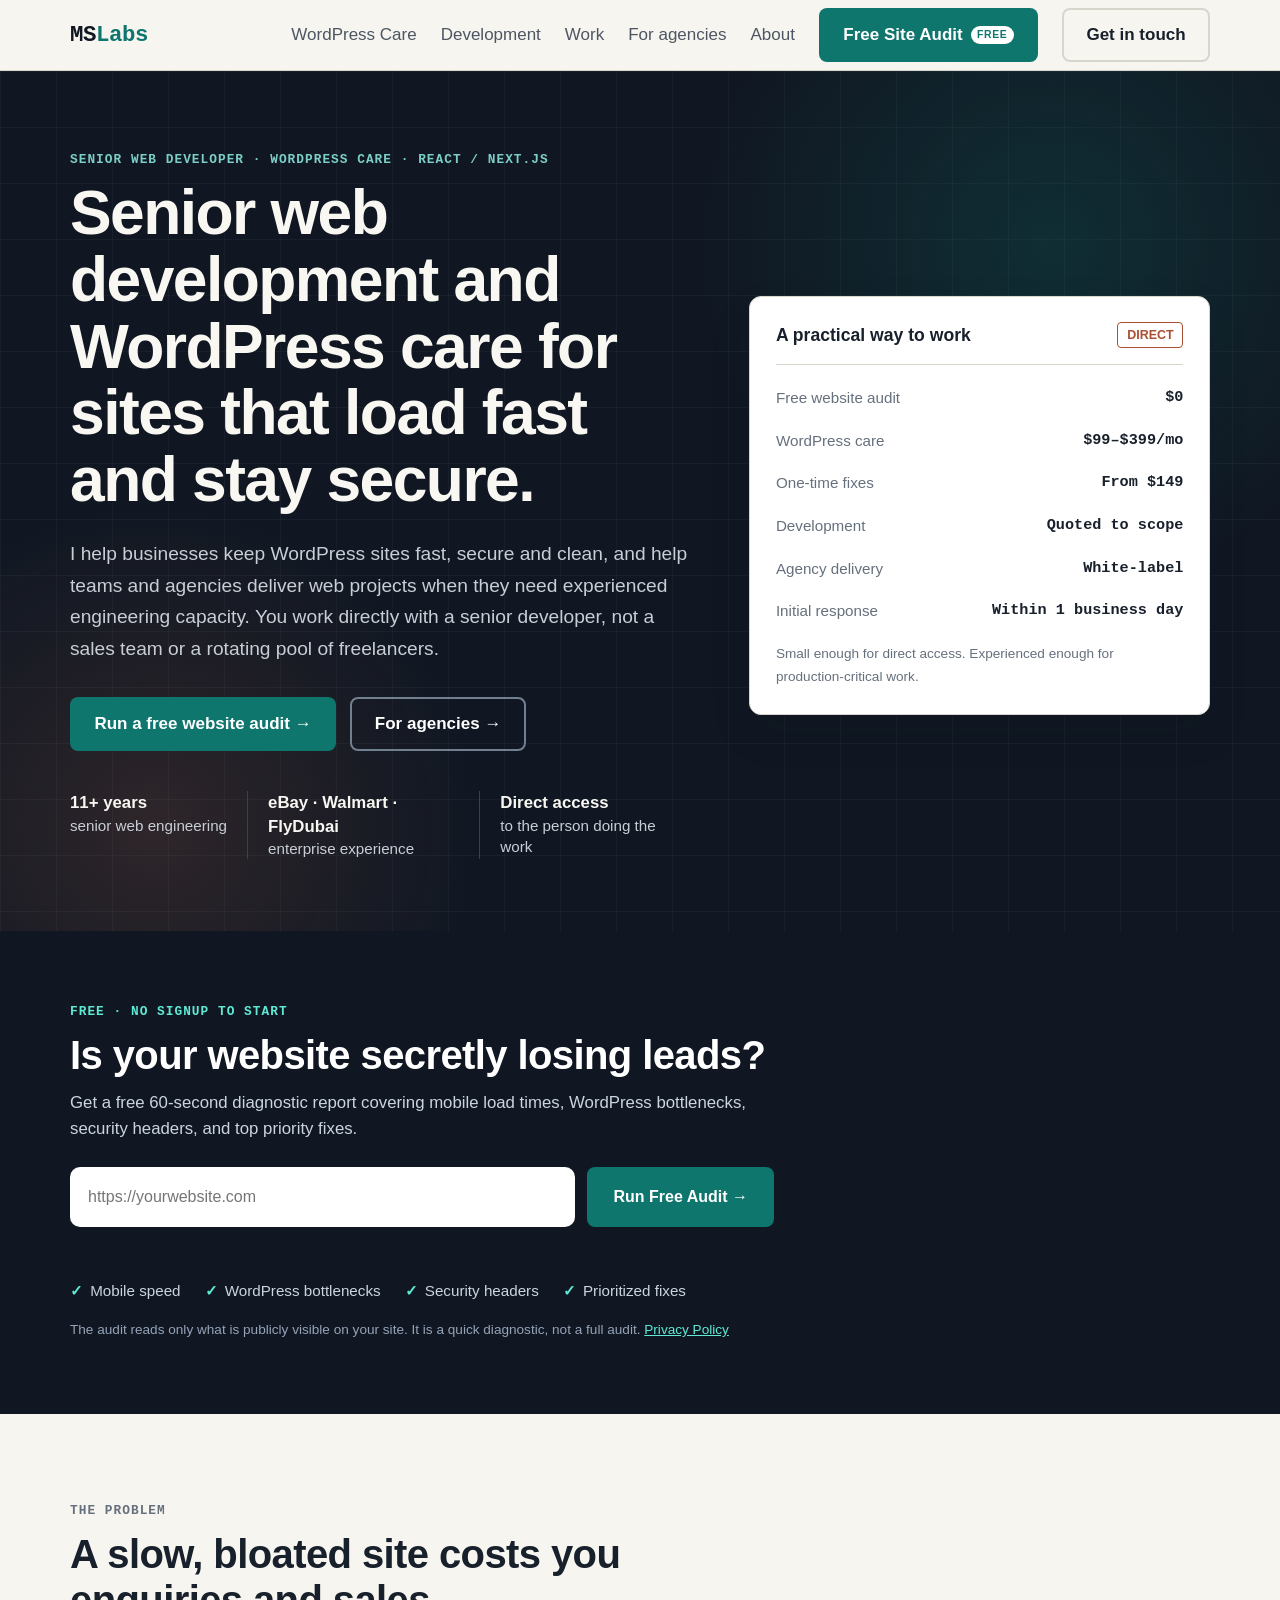
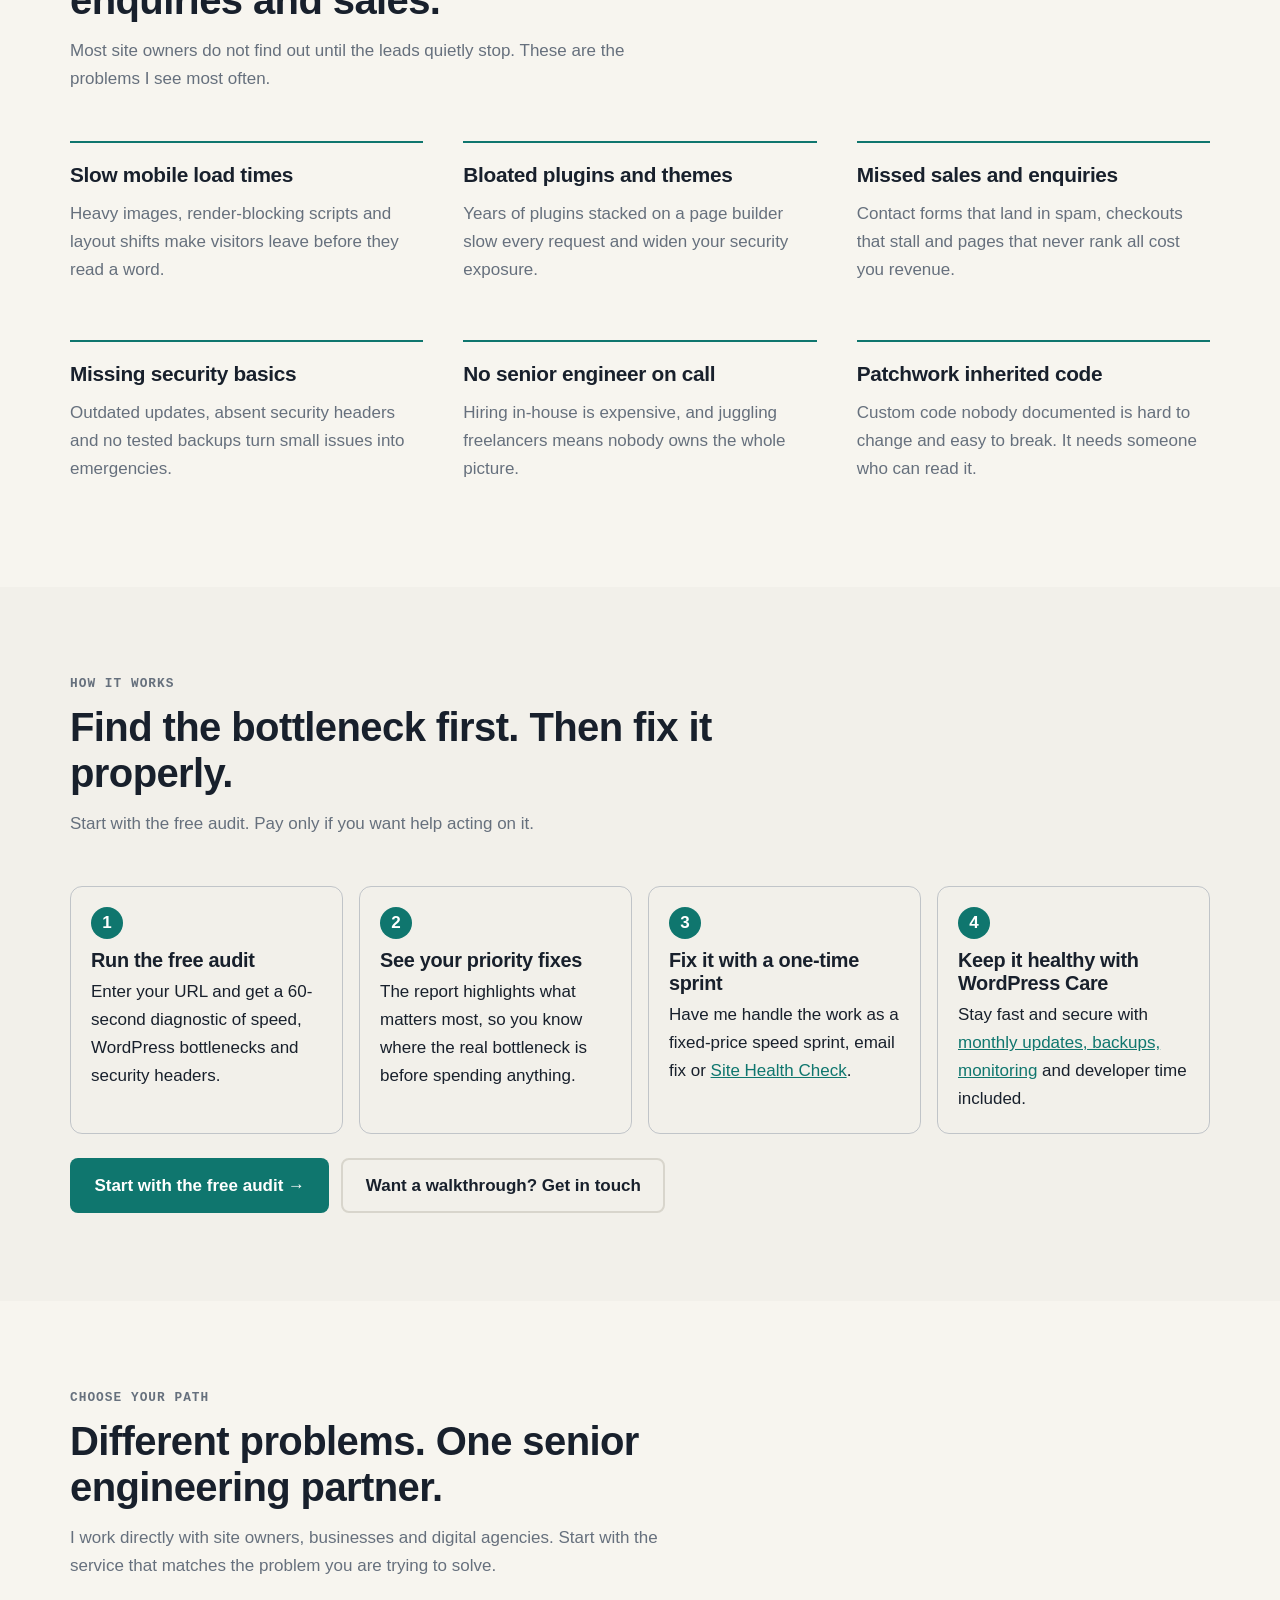
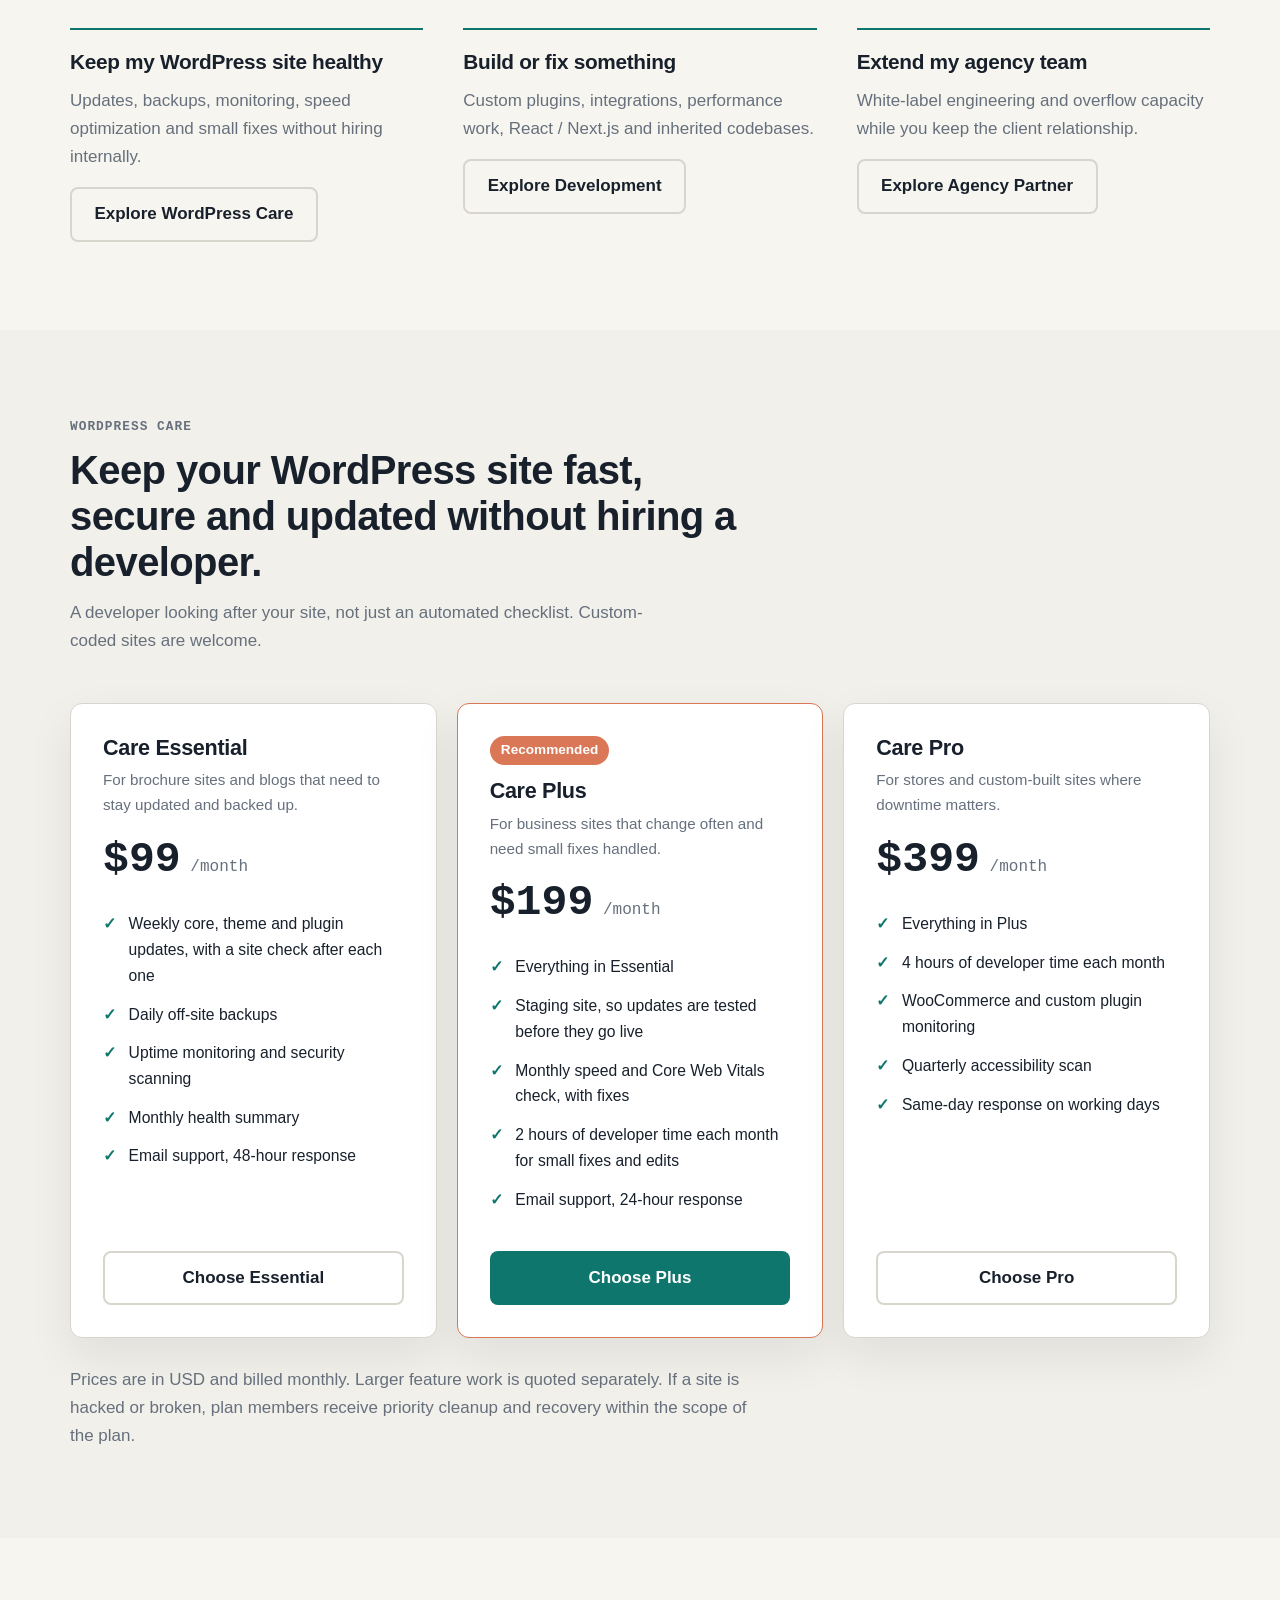
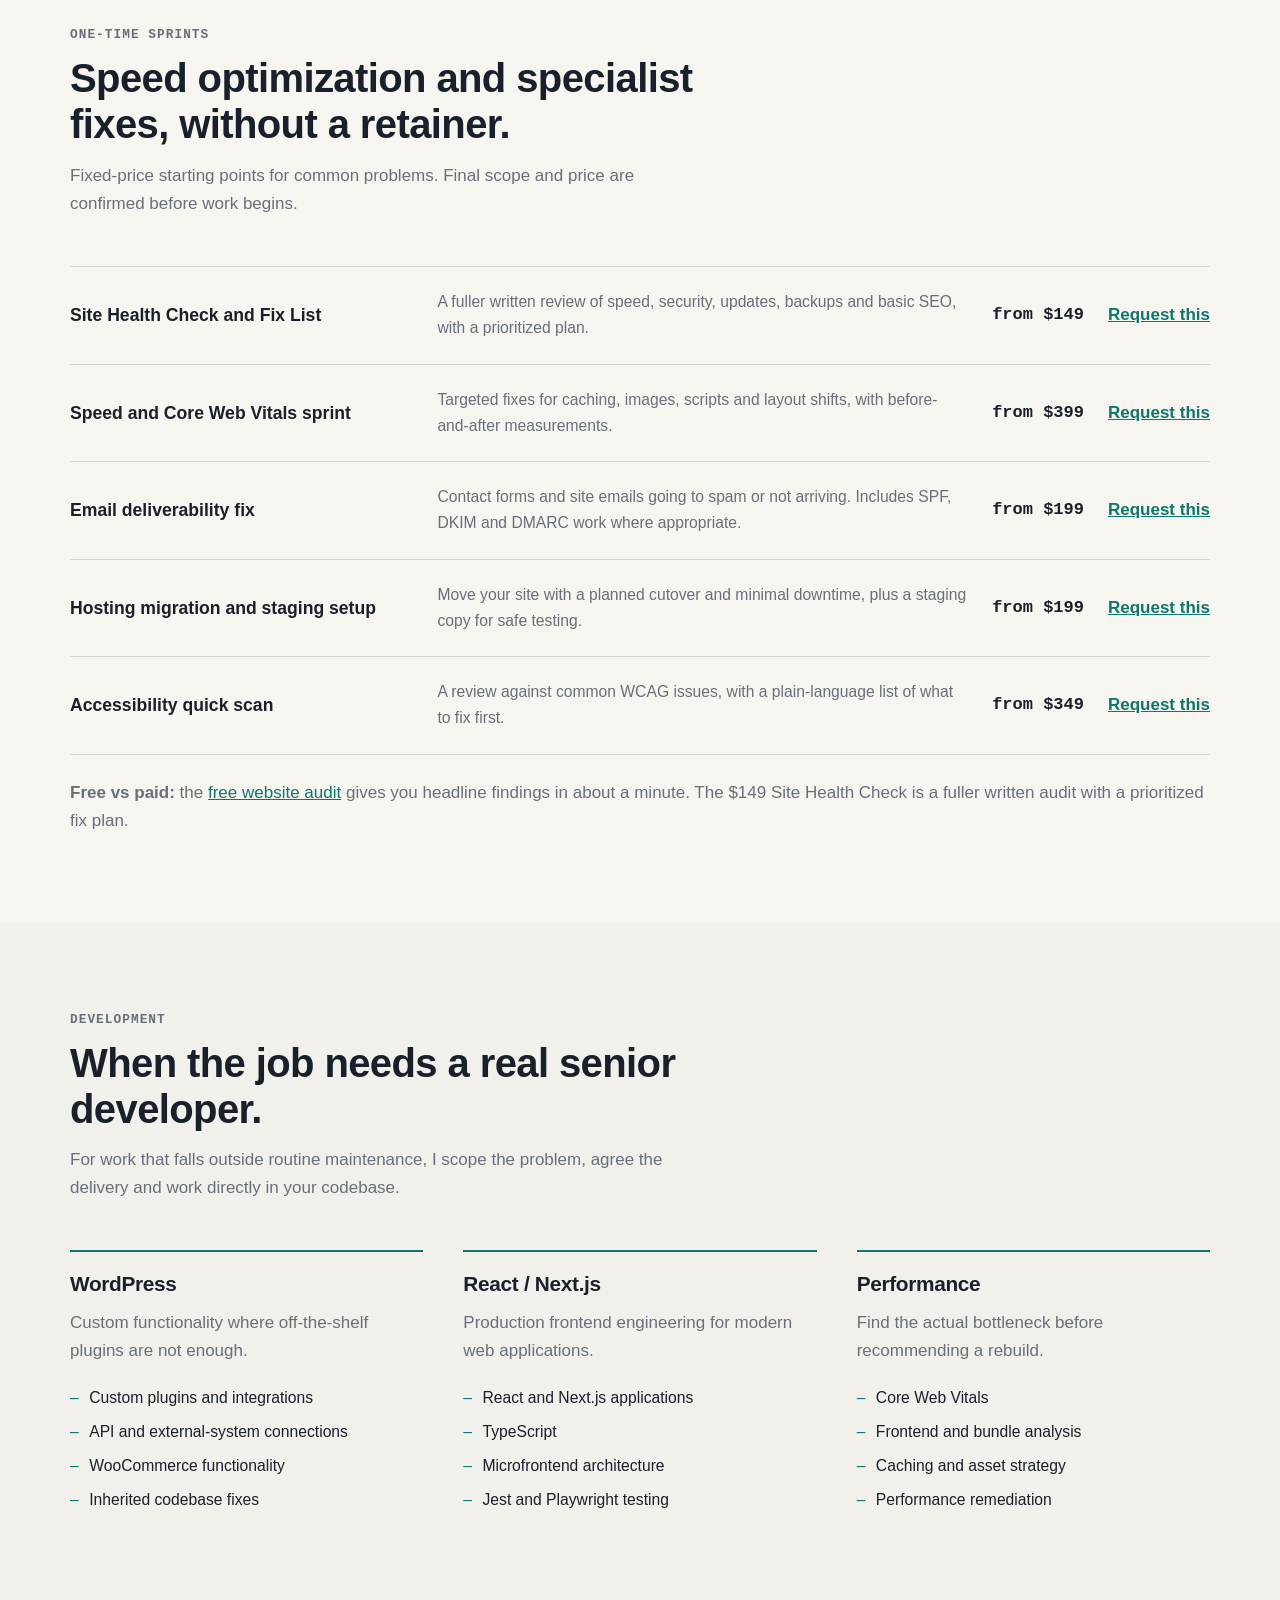
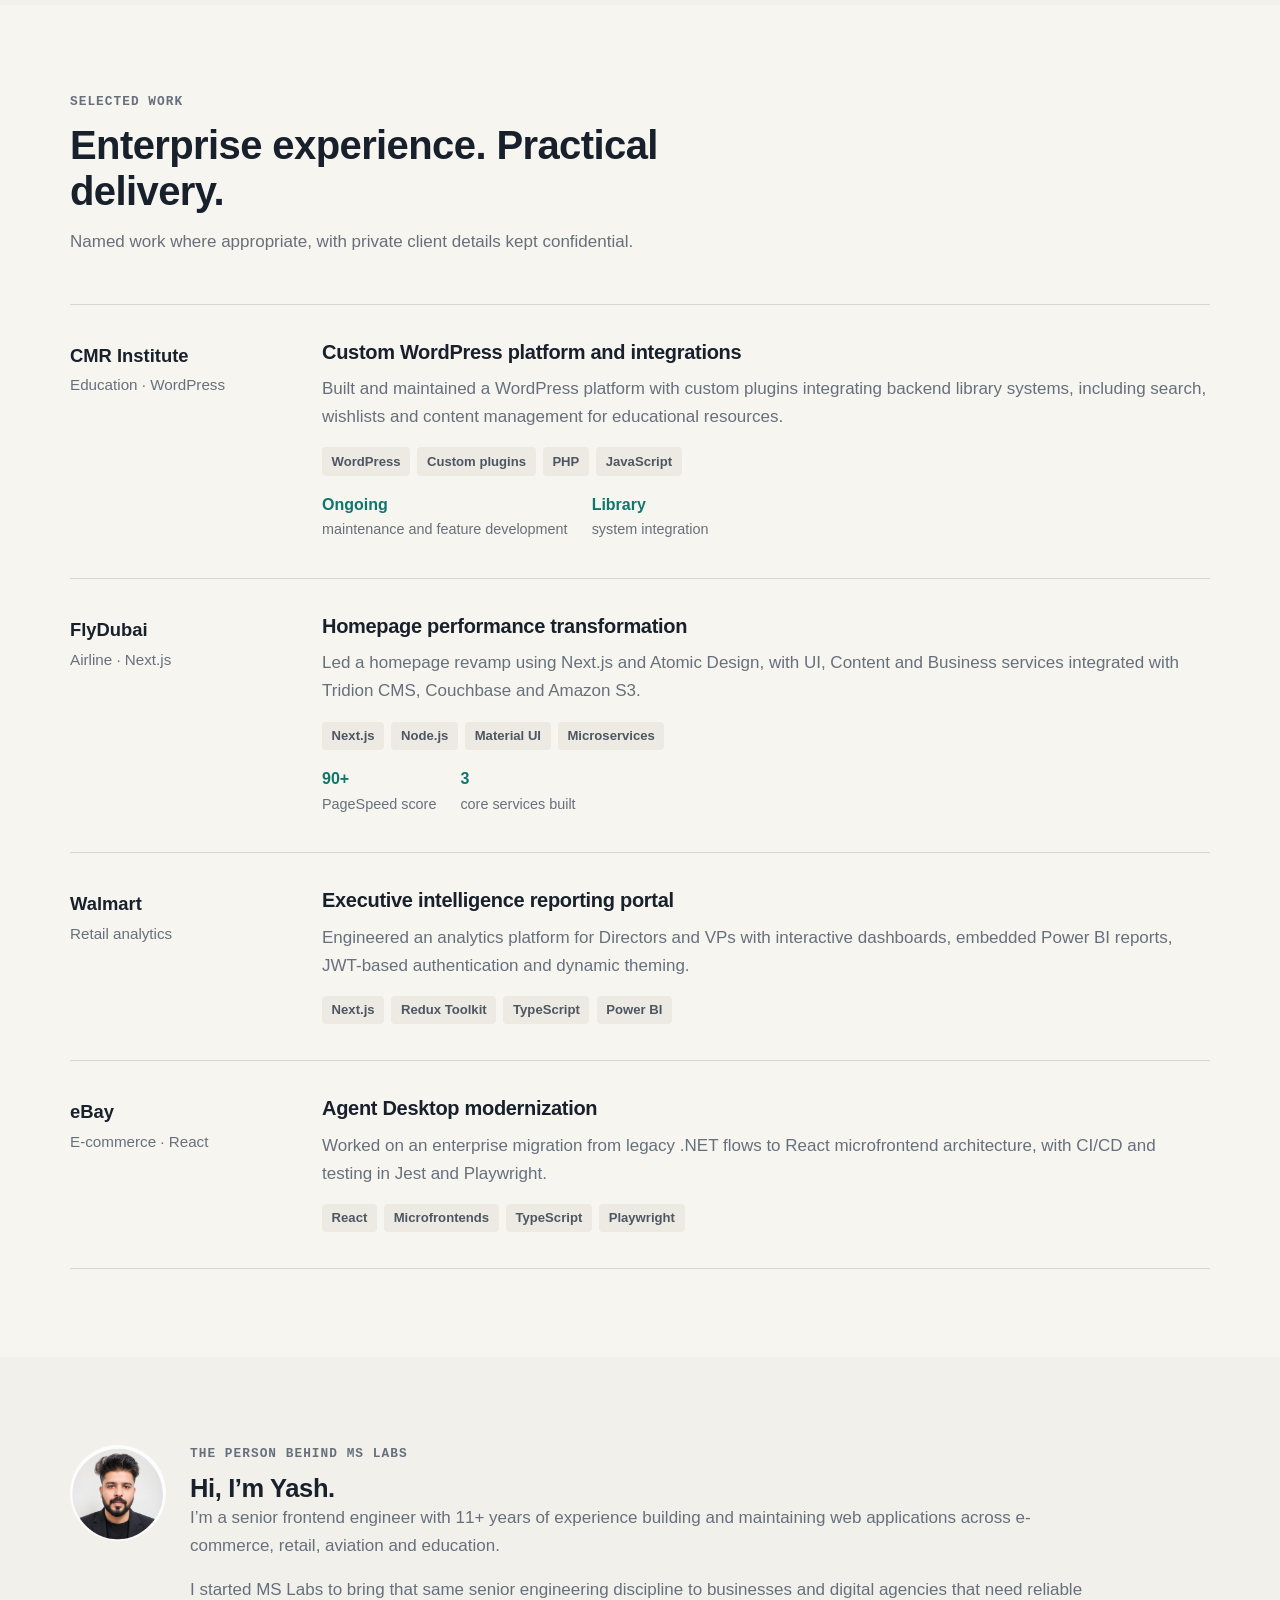
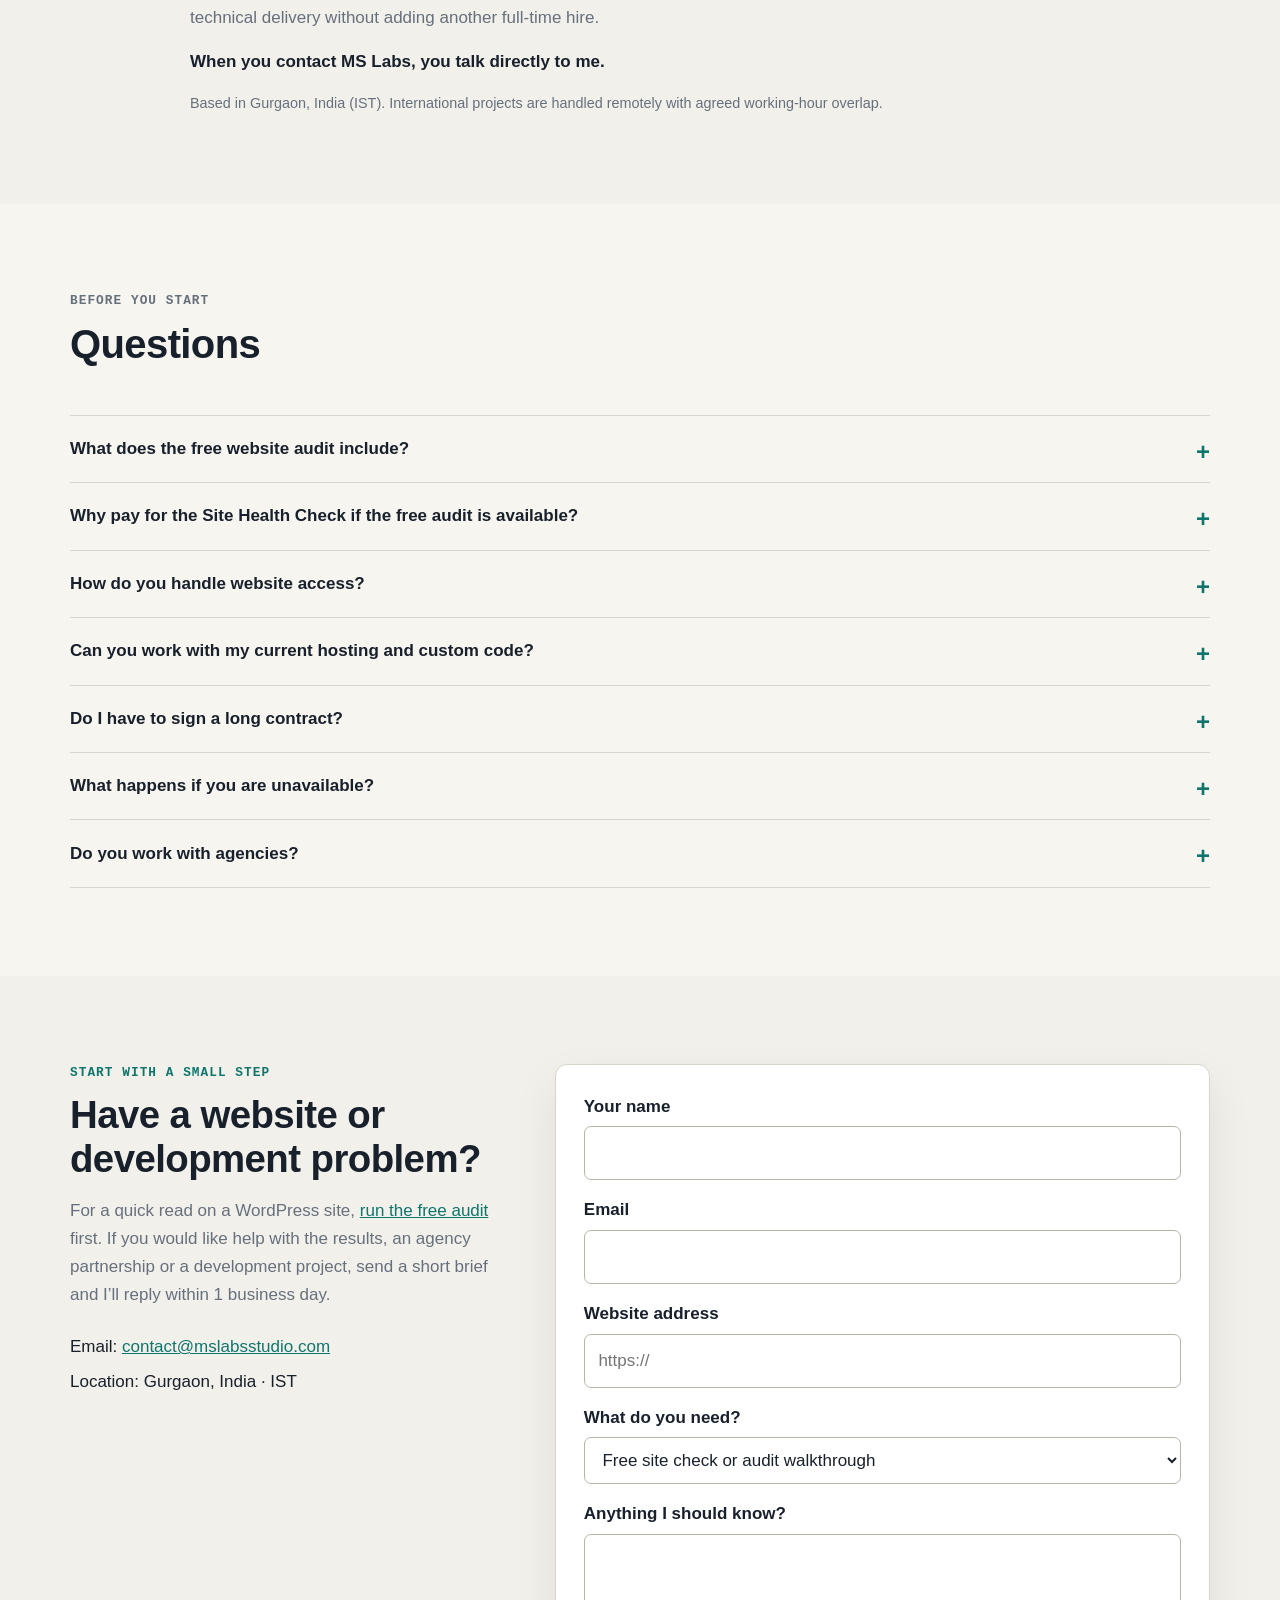
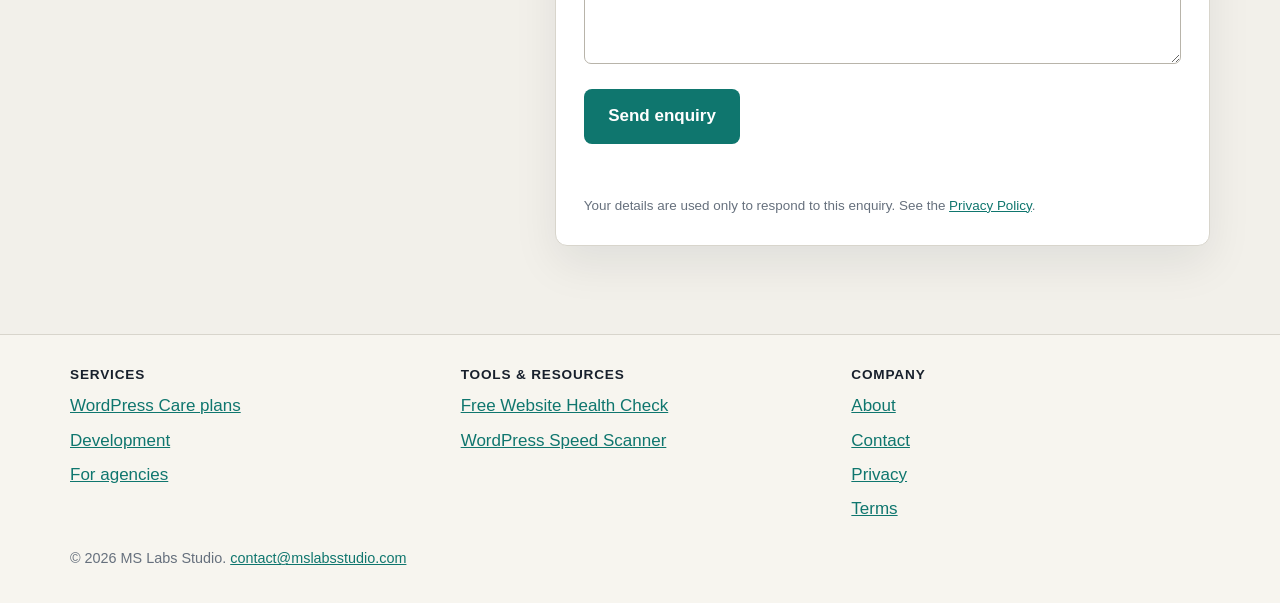
==== commit b812edf9: "Update index.html" ====
--- a/index.html
+++ b/index.html
@@ -1,43 +1,88 @@
-
 <!DOCTYPE html>
 <html lang="en">
 <head>
 <meta charset="UTF-8">
 <meta name="viewport" content="width=device-width, initial-scale=1.0">
-<title>Senior Web Development &amp; WordPress Care | MS Labs Studio</title>
-<meta name="description" content="Senior WordPress care, custom web development, performance work and white-label engineering for businesses and digital agencies.">
+<title>Senior Web Developer, WordPress Care &amp; Free Website Audit | MS Labs</title>
+<meta name="description" content="Senior web developer for WordPress care, speed optimization and custom builds. Run a free 60-second website audit and get your top priority fixes.">
+<meta name="robots" content="index, follow, max-image-preview:large">
 <link rel="canonical" href="https://mslabsstudio.com/">
 <meta name="theme-color" content="#101722">
+
 <meta property="og:type" content="website">
-<meta property="og:title" content="Senior Web Development &amp; WordPress Care | MS Labs Studio">
-<meta property="og:description" content="Senior WordPress care, custom web development, performance work and white-label engineering for businesses and digital agencies.">
+<meta property="og:site_name" content="MS Labs Studio">
+<meta property="og:title" content="Senior Web Developer, WordPress Care &amp; Free Website Audit | MS Labs">
+<meta property="og:description" content="Is your website losing leads? Run a free 60-second audit of mobile speed, WordPress bottlenecks and security headers, then fix it with a senior developer.">
 <meta property="og:url" content="https://mslabsstudio.com/">
 <meta property="og:image" content="https://mslabsstudio.com/og-image.png">
+<meta property="og:image:alt" content="MS Labs Studio: senior web development, WordPress care and a free website audit">
 <meta name="twitter:card" content="summary_large_image">
-<meta name="twitter:title" content="Senior Web Development &amp; WordPress Care | MS Labs Studio">
-<meta name="twitter:description" content="Senior WordPress care, custom web development, performance work and white-label engineering for businesses and digital agencies.">
+<meta name="twitter:title" content="Senior Web Developer, WordPress Care &amp; Free Website Audit | MS Labs">
+<meta name="twitter:description" content="Is your website losing leads? Run a free 60-second audit, then fix it with a senior developer.">
 <meta name="twitter:image" content="https://mslabsstudio.com/og-image.png">
+<meta name="twitter:image:alt" content="MS Labs Studio: senior web development, WordPress care and a free website audit">
+
 <link rel="icon" href="data:image/svg+xml,%3Csvg xmlns='http://www.w3.org/2000/svg' viewBox='0 0 64 64'%3E%3Crect width='64' height='64' rx='14' fill='%23101722'/%3E%3Ctext x='32' y='42' font-family='monospace' font-size='28' font-weight='700' text-anchor='middle' fill='%230F766E'%3EMS%3C/text%3E%3C/svg%3E">
 <link rel="stylesheet" href="styles.css">
+
+<style>
+/* Homepage additions: free audit lead magnet, nav pill, problem/funnel blocks, footer columns.
+   Move into styles.css once you are happy with it. */
+.nav-links .nav-audit{display:inline-flex;align-items:center;gap:.5rem;white-space:nowrap}
+.badge-free{display:inline-block;font-size:.65rem;font-weight:800;letter-spacing:.06em;line-height:1;padding:.22rem .4rem;border-radius:999px;background:#fff;color:#0F766E}
+.btn-primary .badge-free{background:#fff;color:#0F766E}
+.audit{background:#101722;color:#fff;padding:clamp(2.5rem,6vw,4.5rem) 0}
+.audit .eyebrow{color:#5eead4}
+.audit h2{color:#fff;margin:.25rem 0 .75rem;font-size:clamp(1.75rem,4vw,2.5rem);line-height:1.15}
+.audit-lead{max-width:44rem;margin:0 0 1.5rem;color:#cbd5e1;font-size:1.05rem;line-height:1.55}
+.audit-form{display:flex;gap:.75rem;flex-wrap:wrap;max-width:44rem}
+.audit-form input[type="url"],.audit-form input[type="text"]{flex:1 1 16rem;min-width:0;padding:.95rem 1rem;font:inherit;font-size:1rem;border:2px solid transparent;border-radius:10px;background:#fff;color:#101722}
+.audit-form input:focus{outline:none;border-color:#5eead4;box-shadow:0 0 0 3px rgba(94,234,212,.35)}
+.audit-form .btn{flex:0 0 auto;padding:.95rem 1.5rem;font-size:1rem;cursor:pointer}
+.audit-error{min-height:1.4em;margin:.6rem 0 0;color:#fca5a5;font-size:.95rem}
+.audit-points{list-style:none;display:flex;flex-wrap:wrap;gap:.5rem 1.5rem;margin:1.25rem 0 0;padding:0;color:#cbd5e1;font-size:.95rem}
+.audit-points li::before{content:"\2713";color:#5eead4;font-weight:700;margin-right:.45rem}
+.audit-fine{margin:1rem 0 0;color:#94a3b8;font-size:.85rem}
+.audit-fine a{color:#5eead4}
+.problem-list,.funnel{list-style:none;margin:0;padding:0}
+.funnel{display:grid;grid-template-columns:repeat(auto-fit,minmax(14rem,1fr));gap:1rem;counter-reset:step}
+.funnel li{position:relative;padding:1.25rem 1.25rem 1.25rem 1.25rem;border:1px solid rgba(100,116,139,.35);border-radius:12px;counter-increment:step}
+.funnel li::before{content:counter(step);display:inline-flex;align-items:center;justify-content:center;width:2rem;height:2rem;margin-bottom:.6rem;border-radius:50%;background:#0F766E;color:#fff;font-weight:700}
+.funnel h3{margin:0 0 .4rem}
+.funnel p{margin:0}
+.funnel-cta{display:flex;gap:.75rem;flex-wrap:wrap;margin-top:1.5rem}
+.footer-cols{display:grid;grid-template-columns:repeat(auto-fit,minmax(11rem,1fr));gap:1.5rem 2rem;margin-bottom:1.5rem}
+.footer-cols h2{margin:0 0 .6rem;font-size:.85rem;letter-spacing:.06em;text-transform:uppercase}
+.footer-cols ul{list-style:none;margin:0;padding:0;display:grid;gap:.4rem}
+@media (max-width:640px){.audit-form .btn{width:100%}.nav-links .nav-audit{justify-content:center}}
+</style>
+
 <script type="application/ld+json">{
   "@context": "https://schema.org",
   "@type": "ProfessionalService",
   "name": "MS Labs Studio",
   "url": "https://mslabsstudio.com/",
   "email": "contact@mslabsstudio.com",
-  "description": "Senior WordPress care, custom web development and white-label engineering for businesses and digital agencies.",
-  "areaServed": [
-    "United States",
-    "United Kingdom",
-    "Europe"
-  ],
-  "knowsAbout": [
-    "WordPress",
-    "React",
-    "Next.js",
-    "Core Web Vitals",
-    "Custom plugins"
+  "description": "Senior web developer for WordPress care, speed optimization, custom web development and white-label engineering, with a free website audit.",
+  "areaServed": ["United States", "United Kingdom", "Europe"],
+  "knowsAbout": ["WordPress", "WordPress speed optimization", "React", "Next.js", "Core Web Vitals", "Custom plugins", "Website audits"],
+  "makesOffer": [
+    {"@type": "Offer", "itemOffered": {"@type": "Service", "name": "WordPress Care Plans"}},
+    {"@type": "Offer", "itemOffered": {"@type": "Service", "name": "Speed and Core Web Vitals Optimization"}},
+    {"@type": "Offer", "itemOffered": {"@type": "Service", "name": "Custom Web Development"}},
+    {"@type": "Offer", "itemOffered": {"@type": "Service", "name": "White-label Agency Engineering"}}
   ]
+}</script>
+<script type="application/ld+json">{
+  "@context": "https://schema.org",
+  "@type": "WebApplication",
+  "name": "Free Website Health Check",
+  "url": "https://mslabsstudio.com/free-check.html",
+  "applicationCategory": "BusinessApplication",
+  "operatingSystem": "Any (web browser)",
+  "description": "A free website audit covering mobile load times, WordPress bottlenecks, security headers and top priority fixes.",
+  "offers": {"@type": "Offer", "price": "0", "priceCurrency": "USD"},
+  "publisher": {"@type": "Organization", "name": "MS Labs Studio", "url": "https://mslabsstudio.com/"}
 }</script>
 <script type="application/ld+json">{
   "@context": "https://schema.org",
@@ -45,18 +90,18 @@
   "mainEntity": [
     {
       "@type": "Question",
-      "name": "What does the free site check include?",
-      "acceptedAnswer": {
-        "@type": "Answer",
-        "text": "I review what is publicly visible and send three specific findings about speed, security or updates, with a short suggested fix for each. It is not a full audit."
-      }
-    },
-    {
-      "@type": "Question",
-      "name": "Why pay for the Site Health Check if the free check is available?",
-      "acceptedAnswer": {
-        "@type": "Answer",
-        "text": "The free check gives three headline findings. The paid Site Health Check is a fuller written review with a prioritized fix list and practical recommendations."
+      "name": "What does the free website audit include?",
+      "acceptedAnswer": {
+        "@type": "Answer",
+        "text": "The free audit looks at what is publicly visible on your site: mobile load times, WordPress bottlenecks, security headers and a short list of top priority fixes. It is a quick diagnostic, not a full audit."
+      }
+    },
+    {
+      "@type": "Question",
+      "name": "Why pay for the Site Health Check if the free audit is available?",
+      "acceptedAnswer": {
+        "@type": "Answer",
+        "text": "The free audit gives you headline findings. The paid Site Health Check is a fuller written review with a prioritized fix list and practical recommendations."
       }
     },
     {
@@ -114,19 +159,21 @@
 <li><a href="index.html#work">Work</a></li>
 <li><a href="agency-partner.html">For agencies</a></li>
 <li><a href="index.html#about">About</a></li>
-<li><a class="btn btn-primary" href="index.html#contact" data-interest="check">Free site check</a></li>
+<li><a class="btn btn-primary nav-audit" href="/free-check.html">Free Site Audit <span class="badge-free">FREE</span></a></li>
+<li><a class="btn btn-ghost" href="index.html#contact" data-interest="project">Get in touch</a></li>
 </ul>
 </div>
 </header>
 <main id="main">
+
 <section class="hero" id="top">
 <div class="container hero-grid">
 <div>
-<p class="eyebrow">Senior engineering · WordPress · React / Next.js</p>
-<h1>Senior web development without another full-time hire.</h1>
-<p class="hero-lead">I help businesses keep WordPress sites healthy and help teams and agencies deliver web projects when they need experienced engineering capacity. You work directly with a senior developer — not a sales team or a rotating pool of freelancers.</p>
+<p class="eyebrow">Senior web developer · WordPress care · React / Next.js</p>
+<h1>Senior web development and WordPress care for sites that load fast and stay secure.</h1>
+<p class="hero-lead">I help businesses keep WordPress sites fast, secure and clean, and help teams and agencies deliver web projects when they need experienced engineering capacity. You work directly with a senior developer, not a sales team or a rotating pool of freelancers.</p>
 <div class="hero-actions">
-<a class="btn btn-primary" href="#contact" data-interest="check">Get a free site check</a>
+<a class="btn btn-primary" href="#free-audit">Run a free website audit →</a>
 <a class="btn btn-ghost" href="agency-partner.html">For agencies →</a>
 </div>
 <ul class="proof">
@@ -137,6 +184,7 @@
 </div>
 <aside class="report" aria-labelledby="report-title">
 <div class="report-head"><h2 id="report-title">A practical way to work</h2><span class="tag-sample">DIRECT</span></div>
+<div class="report-row"><div class="report-line"><span>Free website audit</span><span>$0</span></div></div>
 <div class="report-row"><div class="report-line"><span>WordPress care</span><span>$99–$399/mo</span></div></div>
 <div class="report-row"><div class="report-line"><span>One-time fixes</span><span>From $149</span></div></div>
 <div class="report-row"><div class="report-line"><span>Development</span><span>Quoted to scope</span></div></div>
@@ -147,20 +195,71 @@
 </div>
 </section>
 
-<section class="band band-alt" id="paths">
+<section class="audit" id="free-audit" aria-labelledby="audit-title">
+<div class="container">
+<p class="eyebrow">Free · No signup to start</p>
+<h2 id="audit-title">Is your website secretly losing leads?</h2>
+<p class="audit-lead">Get a free 60-second diagnostic report covering mobile load times, WordPress bottlenecks, security headers, and top priority fixes.</p>
+<form class="audit-form" id="audit-form" action="/free-check.html" method="get" novalidate>
+<label class="visually-hidden" for="audit-url" style="position:absolute;width:1px;height:1px;overflow:hidden;clip:rect(0 0 0 0);white-space:nowrap">Your website address</label>
+<input type="url" id="audit-url" name="url" placeholder="https://yourwebsite.com" required autocomplete="url" inputmode="url" aria-describedby="audit-error">
+<button class="btn btn-primary" type="submit">Run Free Audit →</button>
+</form>
+<p class="audit-error" id="audit-error" role="alert" aria-live="assertive"></p>
+<ul class="audit-points">
+<li>Mobile speed</li>
+<li>WordPress bottlenecks</li>
+<li>Security headers</li>
+<li>Prioritized fixes</li>
+</ul>
+<p class="audit-fine">The audit reads only what is publicly visible on your site. It is a quick diagnostic, not a full audit. <a href="privacy.html">Privacy Policy</a></p>
+</div>
+</section>
+
+<section class="band" id="problems">
+<div class="container">
+<div class="section-head"><p class="eyebrow">The problem</p><h2>A slow, bloated site costs you enquiries and sales.</h2><p>Most site owners do not find out until the leads quietly stop. These are the problems I see most often.</p></div>
+<ul class="cols3 problem-list">
+<li class="col"><h3>Slow mobile load times</h3><p>Heavy images, render-blocking scripts and layout shifts make visitors leave before they read a word.</p></li>
+<li class="col"><h3>Bloated plugins and themes</h3><p>Years of plugins stacked on a page builder slow every request and widen your security exposure.</p></li>
+<li class="col"><h3>Missed sales and enquiries</h3><p>Contact forms that land in spam, checkouts that stall and pages that never rank all cost you revenue.</p></li>
+<li class="col"><h3>Missing security basics</h3><p>Outdated updates, absent security headers and no tested backups turn small issues into emergencies.</p></li>
+<li class="col"><h3>No senior engineer on call</h3><p>Hiring in-house is expensive, and juggling freelancers means nobody owns the whole picture.</p></li>
+<li class="col"><h3>Patchwork inherited code</h3><p>Custom code nobody documented is hard to change and easy to break. It needs someone who can read it.</p></li>
+</ul>
+</div>
+</section>
+
+<section class="band band-alt" id="how-it-works">
+<div class="container">
+<div class="section-head"><p class="eyebrow">How it works</p><h2>Find the bottleneck first. Then fix it properly.</h2><p>Start with the free audit. Pay only if you want help acting on it.</p></div>
+<ol class="funnel">
+<li><h3>Run the free audit</h3><p>Enter your URL and get a 60-second diagnostic of speed, WordPress bottlenecks and security headers.</p></li>
+<li><h3>See your priority fixes</h3><p>The report highlights what matters most, so you know where the real bottleneck is before spending anything.</p></li>
+<li><h3>Fix it with a one-time sprint</h3><p>Have me handle the work as a fixed-price speed sprint, email fix or <a href="#fixes">Site Health Check</a>.</p></li>
+<li><h3>Keep it healthy with WordPress Care</h3><p>Stay fast and secure with <a href="#plans">monthly updates, backups, monitoring</a> and developer time included.</p></li>
+</ol>
+<div class="funnel-cta">
+<a class="btn btn-primary" href="#free-audit">Start with the free audit →</a>
+<a class="btn btn-ghost" href="#contact" data-interest="check" data-note="Walk me through my audit results">Want a walkthrough? Get in touch</a>
+</div>
+</div>
+</section>
+
+<section class="band" id="paths">
 <div class="container">
 <div class="section-head"><p class="eyebrow">Choose your path</p><h2>Different problems. One senior engineering partner.</h2><p>I work directly with site owners, businesses and digital agencies. Start with the service that matches the problem you are trying to solve.</p></div>
 <div class="cols3">
-<div class="col"><h3>Keep my WordPress site healthy</h3><p>Updates, backups, monitoring, performance and small fixes without hiring internally.</p><a class="btn btn-ghost" href="wordpress-care.html">Explore WordPress Care</a></div>
+<div class="col"><h3>Keep my WordPress site healthy</h3><p>Updates, backups, monitoring, speed optimization and small fixes without hiring internally.</p><a class="btn btn-ghost" href="wordpress-care.html">Explore WordPress Care</a></div>
 <div class="col"><h3>Build or fix something</h3><p>Custom plugins, integrations, performance work, React / Next.js and inherited codebases.</p><a class="btn btn-ghost" href="development.html">Explore Development</a></div>
 <div class="col"><h3>Extend my agency team</h3><p>White-label engineering and overflow capacity while you keep the client relationship.</p><a class="btn btn-ghost" href="agency-partner.html">Explore Agency Partner</a></div>
 </div>
 </div>
 </section>
 
-<section class="band" id="plans">
-<div class="container">
-<div class="section-head"><p class="eyebrow">For businesses</p><h2>Keep your WordPress site healthy without hiring a developer.</h2><p>A developer looking after your site, not just an automated checklist. Custom-coded sites are welcome.</p></div>
+<section class="band band-alt" id="plans">
+<div class="container">
+<div class="section-head"><p class="eyebrow">WordPress Care</p><h2>Keep your WordPress site fast, secure and updated without hiring a developer.</h2><p>A developer looking after your site, not just an automated checklist. Custom-coded sites are welcome.</p></div>
 <div class="plans">
 <article class="plan"><h3>Care Essential</h3><p class="plan-for">For brochure sites and blogs that need to stay updated and backed up.</p><p class="price">$99<small> /month</small></p><ul class="ticks"><li>Weekly core, theme and plugin updates, with a site check after each one</li><li>Daily off-site backups</li><li>Uptime monitoring and security scanning</li><li>Monthly health summary</li><li>Email support, 48-hour response</li></ul><a class="btn btn-ghost" href="#contact" data-interest="essential">Choose Essential</a></article>
 <article class="plan plan-recommended"><span class="badge">Recommended</span><h3>Care Plus</h3><p class="plan-for">For business sites that change often and need small fixes handled.</p><p class="price">$199<small> /month</small></p><ul class="ticks"><li>Everything in Essential</li><li>Staging site, so updates are tested before they go live</li><li>Monthly speed and Core Web Vitals check, with fixes</li><li>2 hours of developer time each month for small fixes and edits</li><li>Email support, 24-hour response</li></ul><a class="btn btn-primary" href="#contact" data-interest="plus">Choose Plus</a></article>
@@ -170,9 +269,9 @@
 </div>
 </section>
 
-<section class="band band-alt" id="fixes">
-<div class="container">
-<div class="section-head"><p class="eyebrow">One-time work</p><h2>Need a specialist fix without a retainer?</h2><p>Fixed-price starting points for common problems. Final scope and price are confirmed before work begins.</p></div>
+<section class="band" id="fixes">
+<div class="container">
+<div class="section-head"><p class="eyebrow">One-time sprints</p><h2>Speed optimization and specialist fixes, without a retainer.</h2><p>Fixed-price starting points for common problems. Final scope and price are confirmed before work begins.</p></div>
 <ul class="fixes">
 <li><h3>Site Health Check and Fix List</h3><p>A fuller written review of speed, security, updates, backups and basic SEO, with a prioritized plan.</p><span class="fix-price">from $149</span><a class="fix-link" href="#contact" data-interest="fix" data-note="Site Health Check and Fix List">Request this</a></li>
 <li><h3>Speed and Core Web Vitals sprint</h3><p>Targeted fixes for caching, images, scripts and layout shifts, with before-and-after measurements.</p><span class="fix-price">from $399</span><a class="fix-link" href="#contact" data-interest="fix" data-note="Speed and Core Web Vitals sprint">Request this</a></li>
@@ -180,13 +279,13 @@
 <li><h3>Hosting migration and staging setup</h3><p>Move your site with a planned cutover and minimal downtime, plus a staging copy for safe testing.</p><span class="fix-price">from $199</span><a class="fix-link" href="#contact" data-interest="fix" data-note="Hosting migration and staging setup">Request this</a></li>
 <li><h3>Accessibility quick scan</h3><p>A review against common WCAG issues, with a plain-language list of what to fix first.</p><span class="fix-price">from $349</span><a class="fix-link" href="#contact" data-interest="fix" data-note="Accessibility quick scan">Request this</a></li>
 </ul>
-<p class="fixes-note"><strong>Free vs paid:</strong> the free site check gives you three headline findings. The $149 Site Health Check is a fuller written audit with a prioritized fix plan.</p>
-</div>
-</section>
-
-<section class="band" id="services">
-<div class="container">
-<div class="section-head"><p class="eyebrow">Development</p><h2>When the job needs a real developer.</h2><p>For work that falls outside routine maintenance, I scope the problem, agree the delivery and work directly in your codebase.</p></div>
+<p class="fixes-note"><strong>Free vs paid:</strong> the <a href="/free-check.html">free website audit</a> gives you headline findings in about a minute. The $149 Site Health Check is a fuller written audit with a prioritized fix plan.</p>
+</div>
+</section>
+
+<section class="band band-alt" id="services">
+<div class="container">
+<div class="section-head"><p class="eyebrow">Development</p><h2>When the job needs a real senior developer.</h2><p>For work that falls outside routine maintenance, I scope the problem, agree the delivery and work directly in your codebase.</p></div>
 <div class="cols3">
 <div class="col"><h3>WordPress</h3><p>Custom functionality where off-the-shelf plugins are not enough.</p><ul class="dash"><li>Custom plugins and integrations</li><li>API and external-system connections</li><li>WooCommerce functionality</li><li>Inherited codebase fixes</li></ul></div>
 <div class="col"><h3>React / Next.js</h3><p>Production frontend engineering for modern web applications.</p><ul class="dash"><li>React and Next.js applications</li><li>TypeScript</li><li>Microfrontend architecture</li><li>Jest and Playwright testing</li></ul></div>
@@ -195,7 +294,7 @@
 </div>
 </section>
 
-<section class="band band-alt" id="work">
+<section class="band" id="work">
 <div class="container">
 <div class="section-head"><p class="eyebrow">Selected work</p><h2>Enterprise experience. Practical delivery.</h2><p>Named work where appropriate, with private client details kept confidential.</p></div>
 <div>
@@ -207,7 +306,7 @@
 </div>
 </section>
 
-<section class="band" id="about">
+<section class="band band-alt" id="about">
 <div class="container">
 <div class="about about-founder">
 <div class="avatar"><img src="yash-avatar.png" alt="Yash Kaushik, founder of MS Labs Studio" width="240" height="240" loading="lazy"></div>
@@ -217,18 +316,17 @@
 <p>I started MS Labs to bring that same senior engineering discipline to businesses and digital agencies that need reliable technical delivery without adding another full-time hire.</p>
 <p><strong>When you contact MS Labs, you talk directly to me.</strong></p>
 <p class="meta-note">Based in Gurgaon, India (IST). International projects are handled remotely with agreed working-hour overlap.</p>
-
-</div>
-</div>
-</div>
-</section>
-
-<section class="band band-alt" id="faq">
+</div>
+</div>
+</div>
+</section>
+
+<section class="band" id="faq">
 <div class="container">
 <div class="section-head"><p class="eyebrow">Before you start</p><h2>Questions</h2></div>
 <div class="faq">
-<details><summary>What does the free site check include?</summary><p>I review what is publicly visible and send three specific findings about speed, security or updates, with a short suggested fix for each. It is not a full audit.</p></details>
-<details><summary>Why pay for the Site Health Check if the free check is available?</summary><p>The free check gives three headline findings. The $149 Site Health Check is a fuller written review with a prioritized fix list and practical recommendations.</p></details>
+<details><summary>What does the free website audit include?</summary><p>The free audit looks at what is publicly visible on your site: mobile load times, WordPress bottlenecks, security headers and a short list of top priority fixes. It is a quick diagnostic, not a full audit. <a href="/free-check.html">Run it here</a>.</p></details>
+<details><summary>Why pay for the Site Health Check if the free audit is available?</summary><p>The free audit gives you headline findings. The $149 Site Health Check is a fuller written review with a prioritized fix list and practical recommendations.</p></details>
 <details><summary>How do you handle website access?</summary><p>I prefer named user accounts with the minimum access needed and two-factor authentication where available. I do not need your main password when your platform supports separate accounts. Access should be removed when it is no longer required.</p></details>
 <details><summary>Can you work with my current hosting and custom code?</summary><p>Yes. I can usually work with your existing host, theme, plugins and custom code. Access requirements depend on the task.</p></details>
 <details><summary>Do I have to sign a long contract?</summary><p>Care plans are month to month. Larger development projects are quoted separately with their own scope and terms.</p></details>
@@ -238,11 +336,11 @@
 </div>
 </section>
 
-<section class="band" id="contact">
+<section class="band band-alt" id="contact">
 <div class="container contact-grid">
 <div class="contact-info">
 <p class="eyebrow">Start with a small step</p><h2>Have a website or development problem?</h2>
-<p>For a WordPress site, send the URL and I’ll reply with three specific findings within 2 business days. For an agency or development project, send the brief and I’ll reply within 1 business day.</p>
+<p>For a quick read on a WordPress site, <a href="#free-audit">run the free audit</a> first. If you would like help with the results, an agency partnership or a development project, send a short brief and I’ll reply within 1 business day.</p>
 <ul class="contact-list"><li>Email: <a href="mailto:contact@mslabsstudio.com">contact@mslabsstudio.com</a></li><li>Location: Gurgaon, India · IST</li></ul>
 </div>
 <form class="contact-form" id="contact-form" novalidate>
@@ -250,7 +348,7 @@
 <div class="field"><label for="email">Email</label><input id="email" name="email" type="email" autocomplete="email" required></div>
 <div class="field"><label for="website">Website address</label><input id="website" name="website" type="url" placeholder="https://" autocomplete="url"></div>
 <div class="field"><label for="interest">What do you need?</label><select id="interest" name="interest">
-<option value="check">Free site check</option><option value="essential">Care Essential ($99/month)</option><option value="plus">Care Plus ($199/month)</option><option value="pro">Care Pro ($399/month)</option><option value="fix">A one-time fix</option><option value="agency">Working together as an agency</option><option value="project">A custom development project</option>
+<option value="check">Free site check or audit walkthrough</option><option value="essential">Care Essential ($99/month)</option><option value="plus">Care Plus ($199/month)</option><option value="pro">Care Pro ($399/month)</option><option value="fix">A one-time fix</option><option value="agency">Working together as an agency</option><option value="project">A custom development project</option>
 </select></div>
 <div class="field"><label for="message">Anything I should know?</label><textarea id="message" name="message"></textarea></div>
 <div class="hp"><label for="website-url-trap">Website URL (leave empty)<input id="website-url-trap" name="website_url_trap" type="text" tabindex="-1" autocomplete="off"></label></div>
@@ -261,18 +359,99 @@
 </div>
 </section>
 </main>
+
 <footer class="site-footer">
-<div class="container footer-inner">
-<p>&copy; <span id="year">2026</span> MS Labs Studio. <a href="mailto:contact@mslabsstudio.com">contact@mslabsstudio.com</a></p>
-<ul class="footer-links">
-<li><a href="wordpress-care.html">Care plans</a></li>
+<div class="container">
+<div class="footer-cols">
+<nav aria-labelledby="footer-services">
+<h2 id="footer-services">Services</h2>
+<ul>
+<li><a href="wordpress-care.html">WordPress Care plans</a></li>
 <li><a href="development.html">Development</a></li>
 <li><a href="agency-partner.html">For agencies</a></li>
+</ul>
+</nav>
+<nav aria-labelledby="footer-tools">
+<h2 id="footer-tools">Tools &amp; Resources</h2>
+<ul>
+<li><a href="/free-check.html">Free Website Health Check</a></li>
+<li><a href="/free-check.html">WordPress Speed Scanner</a></li>
+</ul>
+</nav>
+<nav aria-labelledby="footer-company">
+<h2 id="footer-company">Company</h2>
+<ul>
+<li><a href="index.html#about">About</a></li>
+<li><a href="index.html#contact">Contact</a></li>
 <li><a href="privacy.html">Privacy</a></li>
 <li><a href="terms.html">Terms</a></li>
 </ul>
+</nav>
+</div>
+<div class="footer-inner">
+<p>&copy; <span id="year">2026</span> MS Labs Studio. <a href="mailto:contact@mslabsstudio.com">contact@mslabsstudio.com</a></p>
+</div>
 </div>
 </footer>
+
 <script src="site.js"></script>
+<script>
+/* Inline audit widget: validate, normalise and hand off to /free-check.html?url=... */
+(function () {
+  var form = document.getElementById('audit-form');
+  if (!form) return;
+  var input = document.getElementById('audit-url');
+  var error = document.getElementById('audit-error');
+
+  function normalise(raw) {
+    var value = (raw || '').trim();
+    if (!value) return { error: 'Please enter your website address.' };
+    if (/\s/.test(value)) return { error: 'Website addresses cannot contain spaces.' };
+
+    // Accept "example.com" by assuming https; reject any non-web scheme (javascript:, data:, ftp: ...).
+    if (!/^[a-z][a-z0-9+.-]*:\/\//i.test(value)) {
+      if (/^[a-z][a-z0-9+.-]*:/i.test(value) && !/^[^\/]+:\d+(\/|$)/.test(value)) {
+        return { error: 'Please enter a web address starting with http:// or https://.' };
+      }
+      value = 'https://' + value;
+    }
+
+    var parsed;
+    try { parsed = new URL(value); } catch (e) {
+      return { error: 'That does not look like a valid website address.' };
+    }
+    if (parsed.protocol !== 'https:' && parsed.protocol !== 'http:') {
+      return { error: 'Please enter a web address starting with http:// or https://.' };
+    }
+    // Require a real hostname with a dot (blocks "localhost", bare words) and no embedded credentials.
+    if (!/^[a-z0-9-]+(\.[a-z0-9-]+)+$/i.test(parsed.hostname.replace(/^xn--/i, 'xn--')) && !/^[\w.-]+\.[a-z\u00a1-\uffff]{2,}$/i.test(parsed.hostname)) {
+      return { error: 'Please enter a full domain such as yourwebsite.com.' };
+    }
+    parsed.username = '';
+    parsed.password = '';
+    parsed.hash = '';
+    return { url: parsed.toString() };
+  }
+
+  form.addEventListener('submit', function (event) {
+    event.preventDefault();
+    error.textContent = '';
+    var result = normalise(input.value);
+    if (result.error) {
+      error.textContent = result.error;
+      input.setAttribute('aria-invalid', 'true');
+      input.focus();
+      return;
+    }
+    input.removeAttribute('aria-invalid');
+    window.location.assign('/free-check.html?url=' + encodeURIComponent(result.url));
+  });
+
+  input.addEventListener('input', function () {
+    error.textContent = '';
+    input.removeAttribute('aria-invalid');
+  });
+})();
+</script>
 </body>
 </html>
--- a/styles.css
+++ b/styles.css
@@ -0,0 +1,1007 @@
+:root {
+  --ink: #101722;
+  --ink-2: #18202c;
+  --cream: #f7f5ef;
+  --cream-2: #f2f0ea;
+  --panel: #ffffff;
+  --line: #d8d5cc;
+  --text: #18202c;
+  --muted: #66707d;
+  --teal: #0f766e;
+  --teal-hover: #0b5f59;
+  --terracotta: #d97757;
+  --terracotta-dark: #a94f34;
+  --hero-text: #f8f7f2;
+  --hero-muted: #c8ced6;
+  --hero-line: #344252;
+  --success: #166534;
+  --error: #b42318;
+  --on-teal: #ffffff;
+}
+* {
+  box-sizing: border-box;
+}
+html {
+  scroll-padding-top: 5rem;
+}
+@media (prefers-reduced-motion: no-preference) {
+  html {
+    scroll-behavior: smooth;
+  }
+}
+body {
+  margin: 0;
+  font-family: Inter, -apple-system, BlinkMacSystemFont, "Segoe UI", sans-serif;
+  font-size: 1.0625rem;
+  line-height: 1.65;
+  color: var(--text);
+  background: var(--cream);
+  overflow-x: hidden;
+}
+h1,
+h2,
+h3 {
+  margin: 0;
+  line-height: 1.15;
+  letter-spacing: -0.015em;
+}
+p {
+  margin: 0;
+}
+a {
+  color: var(--teal);
+}
+a:hover {
+  color: var(--teal-hover);
+}
+:focus-visible {
+  outline: 3px solid var(--terracotta);
+  outline-offset: 3px;
+  border-radius: 4px;
+}
+.container {
+  width: min(1140px, 100% - 2.5rem);
+  margin-inline: auto;
+}
+.skip-link {
+  position: absolute;
+  left: 1rem;
+  top: -4rem;
+  background: var(--teal);
+  color: #fff;
+  padding: 0.75rem 1rem;
+  border-radius: 6px;
+  font-weight: 700;
+  z-index: 200;
+  text-decoration: none;
+}
+.skip-link:focus {
+  top: 1rem;
+}
+
+/* Buttons */
+.btn {
+  display: inline-flex;
+  align-items: center;
+  justify-content: center;
+  min-height: 46px;
+  padding: 0.7rem 1.4rem;
+  border: 2px solid transparent;
+  border-radius: 8px;
+  font: inherit;
+  font-weight: 700;
+  text-decoration: none;
+  cursor: pointer;
+  transition: background-color 0.2s, border-color 0.2s, color 0.2s;
+}
+.btn-primary {
+  background: var(--teal);
+  color: var(--on-teal);
+}
+.btn-primary:hover {
+  background: var(--teal-hover);
+  color: #fff;
+}
+.btn-ghost {
+  border-color: var(--line);
+  color: var(--text);
+  background: transparent;
+}
+.btn-ghost:hover {
+  border-color: var(--teal);
+  color: var(--teal-hover);
+}
+.hero .btn-ghost,
+.dark-band .btn-ghost {
+  border-color: #718090;
+  color: #fff;
+}
+.hero .btn-ghost:hover,
+.dark-band .btn-ghost:hover {
+  border-color: #7ccfc8;
+  color: #fff;
+}
+
+/* Header */
+.site-header {
+  position: sticky;
+  top: 0;
+  z-index: 100;
+  background: rgba(247, 245, 239, 0.97);
+  backdrop-filter: blur(8px);
+  border-bottom: 1px solid var(--line);
+}
+.nav {
+  display: flex;
+  align-items: center;
+  justify-content: space-between;
+  gap: 1.5rem;
+  min-height: 70px;
+}
+.logo {
+  font-family: "Space Mono", ui-monospace, SFMono-Regular, Menlo, monospace;
+  font-size: 1.4rem;
+  font-weight: 700;
+  color: var(--ink);
+  text-decoration: none;
+  letter-spacing: -0.02em;
+}
+.logo span {
+  color: var(--teal);
+}
+.logo:hover {
+  color: var(--ink);
+}
+.nav-links {
+  display: flex;
+  align-items: center;
+  gap: 1.5rem;
+  margin: 0;
+  padding: 0;
+  list-style: none;
+}
+.nav-links a:not(.btn) {
+  color: #4d5662;
+  text-decoration: none;
+  font-weight: 500;
+}
+.nav-links a:not(.btn):hover {
+  color: var(--ink);
+}
+.nav-toggle {
+  display: none;
+  min-height: 44px;
+  padding: 0.5rem 1rem;
+  background: var(--cream);
+  color: var(--ink);
+  border: 2px solid var(--line);
+  border-radius: 8px;
+  font: inherit;
+  font-weight: 600;
+  cursor: pointer;
+}
+
+/* Layout */
+.band {
+  padding-block: 5.5rem;
+}
+.band-alt {
+  background: var(--cream-2);
+}
+.dark-band {
+  background: var(--ink);
+  color: var(--hero-text);
+}
+.section-head {
+  max-width: 42rem;
+  margin-bottom: 3rem;
+}
+.section-head h2 {
+  font-size: clamp(1.8rem, 3.2vw, 2.5rem);
+  margin-bottom: 0.9rem;
+}
+.section-head p {
+  color: var(--muted);
+  max-width: 65ch;
+}
+.eyebrow {
+  margin-bottom: 0.7rem;
+  font-family: "Space Mono", ui-monospace, monospace;
+  font-size: 0.8rem;
+  line-height: 1.4;
+  font-weight: 700;
+  letter-spacing: 0.08em;
+  text-transform: uppercase;
+  color: var(--teal);
+}
+.dark-band .eyebrow,
+.hero .eyebrow {
+  color: #7ccfc8;
+}
+
+/* Hero */
+.hero {
+  padding-block: 5rem 4.5rem;
+  background-color: var(--ink);
+  color: var(--hero-text);
+  background-image: radial-gradient(
+      circle at 82% 20%,
+      rgba(15, 118, 110, 0.24),
+      transparent 28%
+    ),
+    radial-gradient(
+      circle at 12% 88%,
+      rgba(217, 119, 87, 0.15),
+      transparent 24%
+    ),
+    linear-gradient(rgba(255, 255, 255, 0.035) 1px, transparent 1px),
+    linear-gradient(90deg, rgba(255, 255, 255, 0.035) 1px, transparent 1px);
+  background-size: auto, auto, 56px 56px, 56px 56px;
+}
+.hero-grid {
+  display: grid;
+  grid-template-columns: 1.15fr 0.85fr;
+  gap: 3.5rem;
+  align-items: center;
+}
+.hero h1 {
+  font-size: clamp(2.4rem, 5vw, 3.9rem);
+  font-weight: 700;
+  letter-spacing: -0.025em;
+  line-height: 1.07;
+  margin-bottom: 1.5rem;
+}
+.hero-lead {
+  color: var(--hero-muted);
+  font-size: 1.2rem;
+  max-width: 58ch;
+  margin-bottom: 2rem;
+}
+.hero-actions {
+  display: flex;
+  flex-wrap: wrap;
+  gap: 0.9rem;
+  margin-bottom: 2.5rem;
+}
+.proof {
+  display: grid;
+  grid-template-columns: repeat(3, auto);
+  justify-content: start;
+  gap: 0;
+  margin: 0;
+  padding: 0;
+  list-style: none;
+}
+.proof li {
+  padding-inline: 1.25rem;
+  border-left: 1px solid var(--hero-line);
+  color: var(--hero-muted);
+  font-size: 0.95rem;
+  line-height: 1.4;
+}
+.proof li:first-child {
+  padding-left: 0;
+  border-left: 0;
+}
+.proof strong {
+  display: block;
+  color: var(--hero-text);
+  font-size: 1.05rem;
+}
+.hero .proof li {
+  color: var(--hero-muted);
+}
+.hero .proof strong {
+  color: var(--hero-text);
+}
+
+/* Cards */
+.report,
+.plan,
+.agency-copy,
+.contact-form,
+.feature-card,
+.step-card,
+.engagement-card {
+  background: var(--panel);
+  border: 1px solid var(--line);
+  box-shadow: 0 18px 45px rgba(16, 23, 34, 0.08);
+  border-radius: 12px;
+}
+.report {
+  padding: 1.6rem;
+  color: var(--text);
+}
+.report-head {
+  display: flex;
+  align-items: center;
+  justify-content: space-between;
+  gap: 1rem;
+  margin-bottom: 1.25rem;
+  padding-bottom: 1rem;
+  border-bottom: 1px solid var(--line);
+}
+.report-head h2 {
+  font-size: 1.1rem;
+  letter-spacing: 0;
+}
+.tag-sample {
+  border: 1px solid var(--terracotta-dark);
+  color: var(--terracotta-dark);
+  border-radius: 4px;
+  padding: 0.1rem 0.55rem;
+  font-size: 0.78rem;
+  font-weight: 700;
+  white-space: nowrap;
+}
+.report-row {
+  margin-bottom: 1.1rem;
+}
+.report-line {
+  display: flex;
+  justify-content: space-between;
+  gap: 1rem;
+  font-size: 0.95rem;
+}
+.report-line span:first-child {
+  color: var(--muted);
+}
+.report-line span:last-child {
+  font-family: "Space Mono", ui-monospace, monospace;
+  font-weight: 700;
+}
+.meter {
+  height: 6px;
+  margin-top: 0.45rem;
+  background: #e7e4dc;
+  border-radius: 3px;
+  overflow: hidden;
+}
+.meter span {
+  display: block;
+  height: 100%;
+  width: var(--w);
+  background: var(--teal);
+  border-radius: 3px;
+}
+.report-note {
+  margin-top: 1.25rem;
+  color: var(--muted);
+  font-size: 0.85rem;
+}
+
+/* Plans */
+.plans {
+  display: grid;
+  grid-template-columns: repeat(3, 1fr);
+  gap: 1.25rem;
+  align-items: stretch;
+}
+.plan {
+  display: flex;
+  flex-direction: column;
+  padding: 2rem;
+}
+.plan-recommended {
+  border-color: var(--terracotta);
+}
+.badge {
+  align-self: flex-start;
+  margin-bottom: 0.9rem;
+  padding: 0.2rem 0.7rem;
+  background: var(--terracotta);
+  color: #fff;
+  border-radius: 999px;
+  font-size: 0.85rem;
+  font-weight: 700;
+}
+.plan h3 {
+  font-size: 1.35rem;
+  margin-bottom: 0.4rem;
+}
+.plan-for {
+  color: var(--muted);
+  font-size: 0.95rem;
+  margin-bottom: 1.25rem;
+  min-height: 3em;
+}
+.price {
+  font-family: "Space Mono", ui-monospace, monospace;
+  font-size: 2.7rem;
+  font-weight: 700;
+  line-height: 1;
+  margin-bottom: 1.5rem;
+}
+.price small {
+  font-family: inherit;
+  font-size: 1rem;
+  font-weight: 400;
+  color: var(--muted);
+}
+.ticks {
+  list-style: none;
+  margin: 0 0 2rem;
+  padding: 0;
+  flex: 1;
+}
+.ticks li {
+  position: relative;
+  padding: 0.4rem 0 0.4rem 1.6rem;
+  font-size: 0.98rem;
+}
+.ticks li::before {
+  content: "✓";
+  position: absolute;
+  left: 0;
+  color: var(--teal);
+  font-weight: 700;
+}
+.plans-note {
+  margin-top: 1.75rem;
+  color: var(--muted);
+  max-width: 72ch;
+}
+
+/* Fixes */
+.fixes {
+  list-style: none;
+  margin: 0;
+  padding: 0;
+  border-top: 1px solid var(--line);
+}
+.fixes li {
+  display: grid;
+  grid-template-columns: 1.1fr 1.7fr auto auto;
+  gap: 1.5rem;
+  align-items: center;
+  padding: 1.4rem 0;
+  border-bottom: 1px solid var(--line);
+}
+.fixes h3 {
+  font-size: 1.1rem;
+  letter-spacing: 0;
+}
+.fixes p {
+  color: var(--muted);
+  font-size: 0.98rem;
+}
+.fix-price {
+  font-family: "Space Mono", ui-monospace, monospace;
+  font-weight: 700;
+  white-space: nowrap;
+}
+.fix-link {
+  font-weight: 700;
+  white-space: nowrap;
+}
+.fixes-note {
+  margin-top: 1.5rem;
+  color: var(--muted);
+}
+
+/* Columns */
+.cols3 {
+  display: grid;
+  grid-template-columns: repeat(3, 1fr);
+  gap: 2.5rem;
+}
+.col {
+  padding-top: 1.25rem;
+  border-top: 2px solid var(--teal);
+}
+.col h3 {
+  font-size: 1.3rem;
+  margin-bottom: 0.8rem;
+}
+.col p {
+  color: var(--muted);
+  margin-bottom: 1rem;
+}
+.dash {
+  list-style: none;
+  margin: 0;
+  padding: 0;
+}
+.dash li {
+  position: relative;
+  padding: 0.25rem 0 0.25rem 1.2rem;
+  font-size: 0.98rem;
+}
+.dash li::before {
+  content: "–";
+  position: absolute;
+  left: 0;
+  color: var(--teal);
+}
+
+/* Work */
+.work-item {
+  display: grid;
+  grid-template-columns: 220px 1fr;
+  gap: 2rem;
+  padding-block: 2.25rem;
+  border-top: 1px solid var(--line);
+}
+.work-item:last-child {
+  border-bottom: 1px solid var(--line);
+}
+.work-client strong {
+  display: block;
+  font-size: 1.15rem;
+}
+.work-client span {
+  color: var(--muted);
+  font-size: 0.95rem;
+}
+.work-body h3 {
+  font-size: 1.25rem;
+  margin-bottom: 0.7rem;
+}
+.work-body p {
+  color: var(--muted);
+  margin-bottom: 1rem;
+}
+.stack {
+  display: flex;
+  flex-wrap: wrap;
+  gap: 0.45rem;
+  list-style: none;
+  margin: 0;
+  padding: 0;
+}
+.stack li {
+  background: #edeae3;
+  color: #4d5662;
+  padding: 0.22rem 0.6rem;
+  border-radius: 4px;
+  font-size: 0.82rem;
+  font-weight: 600;
+}
+.outcomes {
+  display: flex;
+  flex-wrap: wrap;
+  gap: 1.5rem;
+  list-style: none;
+  margin: 1rem 0 0;
+  padding: 0;
+}
+.outcomes li {
+  font-size: 0.9rem;
+  color: var(--muted);
+}
+.outcomes strong {
+  display: block;
+  color: var(--teal);
+  font-size: 1rem;
+}
+
+/* Agency teaser / pages */
+.agency-grid {
+  display: grid;
+  grid-template-columns: repeat(2, 1fr);
+  gap: 1rem;
+}
+.agency-copy {
+  padding: 1.5rem;
+}
+.agency-copy h3 {
+  font-size: 1.2rem;
+  margin-bottom: 1rem;
+}
+.agency-cta {
+  display: flex;
+  justify-content: space-between;
+  align-items: center;
+  gap: 2rem;
+  padding: 1.75rem 2rem;
+  border: 1px solid var(--teal);
+  border-radius: 12px;
+  background: rgba(15, 118, 110, 0.055);
+  margin-top: 2rem;
+}
+.agency-cta h3 {
+  margin-bottom: 0.35rem;
+}
+.agency-cta p {
+  color: var(--muted);
+}
+.button-row {
+  display: flex;
+  flex-wrap: wrap;
+  gap: 0.75rem;
+}
+.engagements {
+  display: grid;
+  grid-template-columns: repeat(3, 1fr);
+  gap: 1rem;
+}
+.engagement-card {
+  padding: 1.5rem;
+}
+.engagement-card h3 {
+  font-size: 1.15rem;
+  margin-bottom: 0.5rem;
+}
+.engagement-card p {
+  color: var(--muted);
+}
+.split-list {
+  display: grid;
+  grid-template-columns: 1fr 1fr;
+  gap: 1rem;
+}
+.split-list > div {
+  padding: 1.5rem;
+  border: 1px solid var(--line);
+  border-radius: 12px;
+  background: var(--panel);
+}
+.split-list h3 {
+  font-size: 1.1rem;
+  margin-bottom: 0.75rem;
+}
+
+/* About */
+.about {
+  display: grid;
+  grid-template-columns: 96px 1fr;
+  gap: 1.5rem;
+  align-items: start;
+  max-width: 64rem;
+}
+.avatar {
+  width: 96px;
+  height: 96px;
+  border-radius: 20px;
+  color: #fff;
+  display: grid;
+  place-items: center;
+  font-family: "Space Mono", monospace;
+  font-size: 2rem;
+  font-weight: 700;
+}
+.about p + p {
+  margin-top: 1rem;
+}
+.about-founder p {
+  color: var(--muted);
+}
+.about-founder strong {
+  color: var(--text);
+}
+.personal-link {
+  display: inline-flex;
+  margin-top: 1rem;
+  font-weight: 700;
+}
+
+/* FAQ */
+.faq {
+  border-top: 1px solid var(--line);
+}
+.faq details {
+  border-bottom: 1px solid var(--line);
+}
+.faq summary {
+  cursor: pointer;
+  padding: 1.2rem 2.2rem 1.2rem 0;
+  position: relative;
+  font-weight: 700;
+  list-style: none;
+}
+.faq summary::-webkit-details-marker {
+  display: none;
+}
+.faq summary::after {
+  content: "+";
+  position: absolute;
+  right: 0;
+  top: 1rem;
+  font-size: 1.5rem;
+  color: var(--teal);
+}
+.faq details[open] summary::after {
+  content: "–";
+}
+.faq details p {
+  padding: 0 2rem 1.25rem 0;
+  color: var(--muted);
+  max-width: 75ch;
+}
+
+/* Contact */
+.contact-grid {
+  display: grid;
+  grid-template-columns: 0.8fr 1.2fr;
+  gap: 3rem;
+  align-items: start;
+}
+.contact-info h2 {
+  font-size: clamp(1.8rem, 3vw, 2.5rem);
+  margin-bottom: 1rem;
+}
+.contact-info > p:not(.eyebrow) {
+  color: var(--muted);
+}
+.contact-list {
+  list-style: none;
+  margin: 1.5rem 0;
+  padding: 0;
+}
+.contact-list li {
+  margin: 0.4rem 0;
+}
+.contact-form {
+  padding: 1.75rem;
+}
+.field {
+  margin-bottom: 1rem;
+}
+.field label {
+  display: block;
+  margin-bottom: 0.35rem;
+  font-weight: 700;
+}
+.field input,
+.field select,
+.field textarea {
+  width: 100%;
+  padding: 0.75rem 0.85rem;
+  border: 1px solid #b8b4aa;
+  border-radius: 7px;
+  background: #fff;
+  color: var(--text);
+  font: inherit;
+}
+.field input:focus,
+.field select:focus,
+.field textarea:focus {
+  border-color: var(--teal);
+  outline: 2px solid rgba(15, 118, 110, 0.2);
+  outline-offset: 1px;
+}
+.field textarea {
+  min-height: 130px;
+  resize: vertical;
+}
+.form-status {
+  min-height: 1.5em;
+  margin-top: 0.8rem;
+  font-weight: 700;
+}
+.form-status.is-ok {
+  color: var(--success);
+}
+.form-status.is-error {
+  color: var(--error);
+}
+.privacy {
+  margin-top: 0.8rem;
+  color: var(--muted);
+  font-size: 0.84rem;
+}
+.hp {
+  position: absolute !important;
+  left: -10000px !important;
+  width: 1px !important;
+  height: 1px !important;
+  overflow: hidden !important;
+}
+.form-config-note {
+  margin-top: 0.7rem;
+  color: var(--muted);
+  font-size: 0.82rem;
+}
+
+/* Dark proof replacement */
+.proof-band {
+  background: var(--ink);
+  color: var(--hero-text);
+}
+.proof-band .section-head p {
+  color: var(--hero-muted);
+}
+.proof-cards {
+  display: grid;
+  grid-template-columns: repeat(4, 1fr);
+  gap: 1rem;
+  margin: 2rem 0 1.5rem;
+}
+.proof-card {
+  padding: 1.4rem;
+  border: 1px solid #344252;
+  border-radius: 12px;
+  background: #151e2a;
+}
+.proof-card strong {
+  display: block;
+  color: #fff;
+  font-size: 1.25rem;
+  margin-bottom: 0.35rem;
+}
+.proof-card span {
+  display: block;
+  color: #aeb7c3;
+  font-size: 0.92rem;
+  line-height: 1.45;
+}
+
+/* Footer */
+.site-footer {
+  padding-block: 2rem;
+  border-top: 1px solid var(--line);
+  background: var(--cream);
+}
+.footer-inner {
+  display: flex;
+  justify-content: space-between;
+  gap: 2rem;
+  align-items: center;
+}
+.footer-inner p {
+  color: var(--muted);
+  font-size: 0.9rem;
+}
+.footer-links {
+  display: flex;
+  gap: 1.25rem;
+  list-style: none;
+  margin: 0;
+  padding: 0;
+}
+.footer-links a {
+  font-size: 0.9rem;
+  text-decoration: none;
+}
+
+/* Legal */
+.legal {
+  padding-block: 5rem;
+}
+.legal-copy {
+  max-width: 760px;
+}
+.legal-copy h1 {
+  font-size: clamp(2.2rem, 4vw, 3.2rem);
+  margin-bottom: 1rem;
+}
+.legal-copy h2 {
+  font-size: 1.4rem;
+  margin-top: 2.5rem;
+  margin-bottom: 0.7rem;
+}
+.legal-copy p,
+.legal-copy li {
+  color: var(--muted);
+}
+.legal-copy ul {
+  padding-left: 1.25rem;
+}
+.meta-note {
+  font-size: 0.9rem;
+  color: var(--muted);
+}
+
+/* Responsive */
+@media (max-width: 920px) {
+  .hero-grid,
+  .contact-grid {
+    grid-template-columns: 1fr;
+    gap: 2.5rem;
+  }
+  .plans,
+  .engagements {
+    grid-template-columns: 1fr;
+  }
+  .cols3 {
+    grid-template-columns: 1fr;
+    gap: 2rem;
+  }
+  .fixes li {
+    grid-template-columns: 1fr auto;
+    gap: 0.4rem 1rem;
+  }
+  .fixes li p {
+    grid-column: 1/-1;
+    grid-row: 2;
+  }
+  .fixes li .fix-link {
+    grid-column: 1/-1;
+    grid-row: 3;
+  }
+  .work-item {
+    grid-template-columns: 1fr;
+    gap: 0.75rem;
+  }
+  .agency-grid,
+  .split-list {
+    grid-template-columns: 1fr;
+  }
+  .proof-cards {
+    grid-template-columns: repeat(2, 1fr);
+  }
+}
+@media (max-width: 860px) {
+  .nav-toggle {
+    display: inline-flex;
+    align-items: center;
+  }
+  .nav-links {
+    display: none;
+    position: absolute;
+    left: 0;
+    right: 0;
+    top: 70px;
+    flex-direction: column;
+    align-items: stretch;
+    gap: 0;
+    padding: 0.75rem 1.25rem 1.25rem;
+    background: var(--cream);
+    border-bottom: 1px solid var(--line);
+    box-shadow: 0 12px 24px rgba(16, 23, 34, 0.08);
+  }
+  .nav-links.is-open {
+    display: flex;
+  }
+  .nav-links li {
+    padding: 0.35rem 0;
+  }
+  .nav-links a:not(.btn) {
+    display: block;
+    padding: 0.55rem 0;
+    color: var(--ink);
+  }
+  .nav-links a:not(.btn):hover {
+    color: var(--teal);
+  }
+  .nav-links .btn {
+    width: 100%;
+  }
+}
+@media (max-width: 560px) {
+  .container {
+    width: min(100% - 1.5rem, 1140px);
+  }
+  .band {
+    padding-block: 4rem;
+  }
+  .hero {
+    padding-block: 3.5rem 3rem;
+  }
+  .proof {
+    grid-template-columns: 1fr;
+    gap: 0.9rem;
+  }
+  .proof li {
+    padding-left: 0;
+    border-left: 0;
+  }
+  .about {
+    grid-template-columns: 1fr;
+    gap: 1.25rem;
+  }
+  .contact-form {
+    padding: 1.4rem;
+  }
+  .proof-cards {
+    grid-template-columns: 1fr;
+  }
+  .agency-cta,
+  .footer-inner {
+    flex-direction: column;
+    align-items: flex-start;
+  }
+}
+@media (prefers-reduced-motion: reduce) {
+  .btn {
+    transition: none;
+  }
+}
+
+.avatar img {
+  display: block;
+  width: 100%;
+  height: 100%;
+  object-fit: cover;
+  border-radius: 50%;
+}
